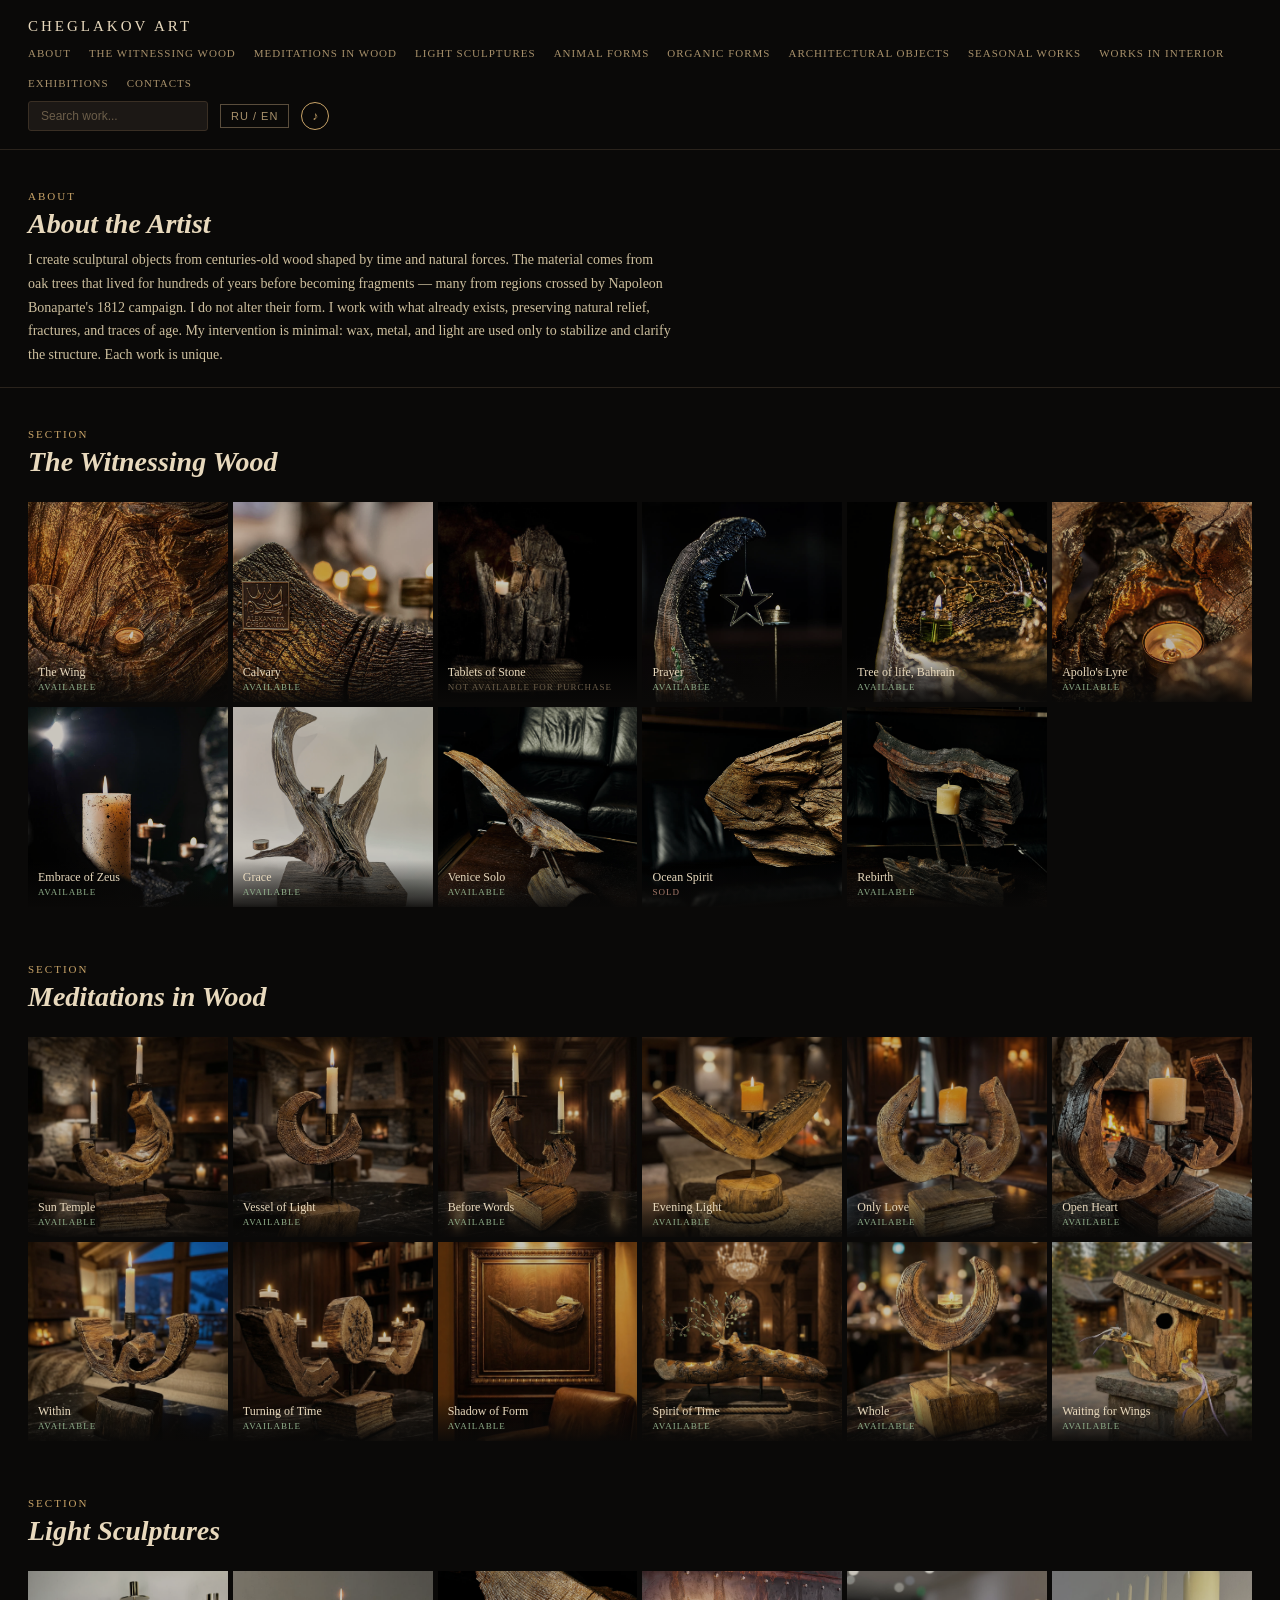
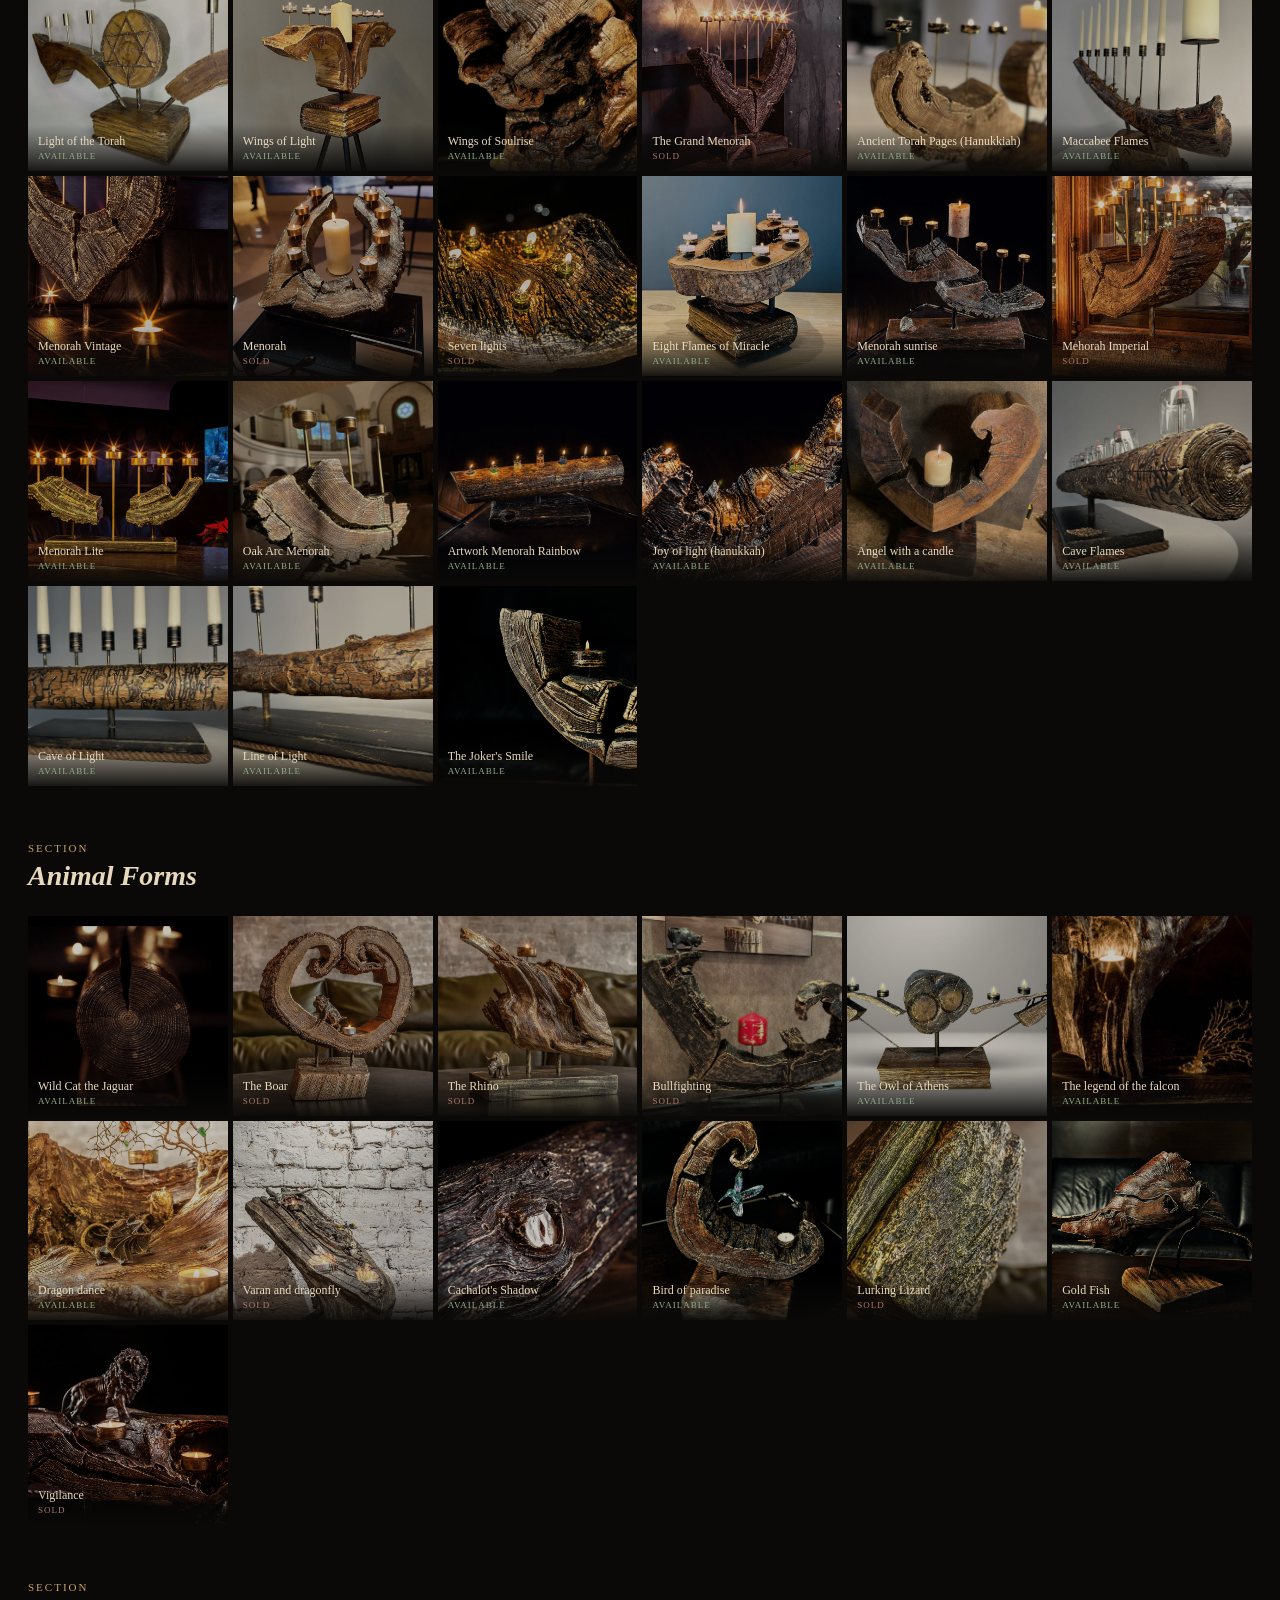
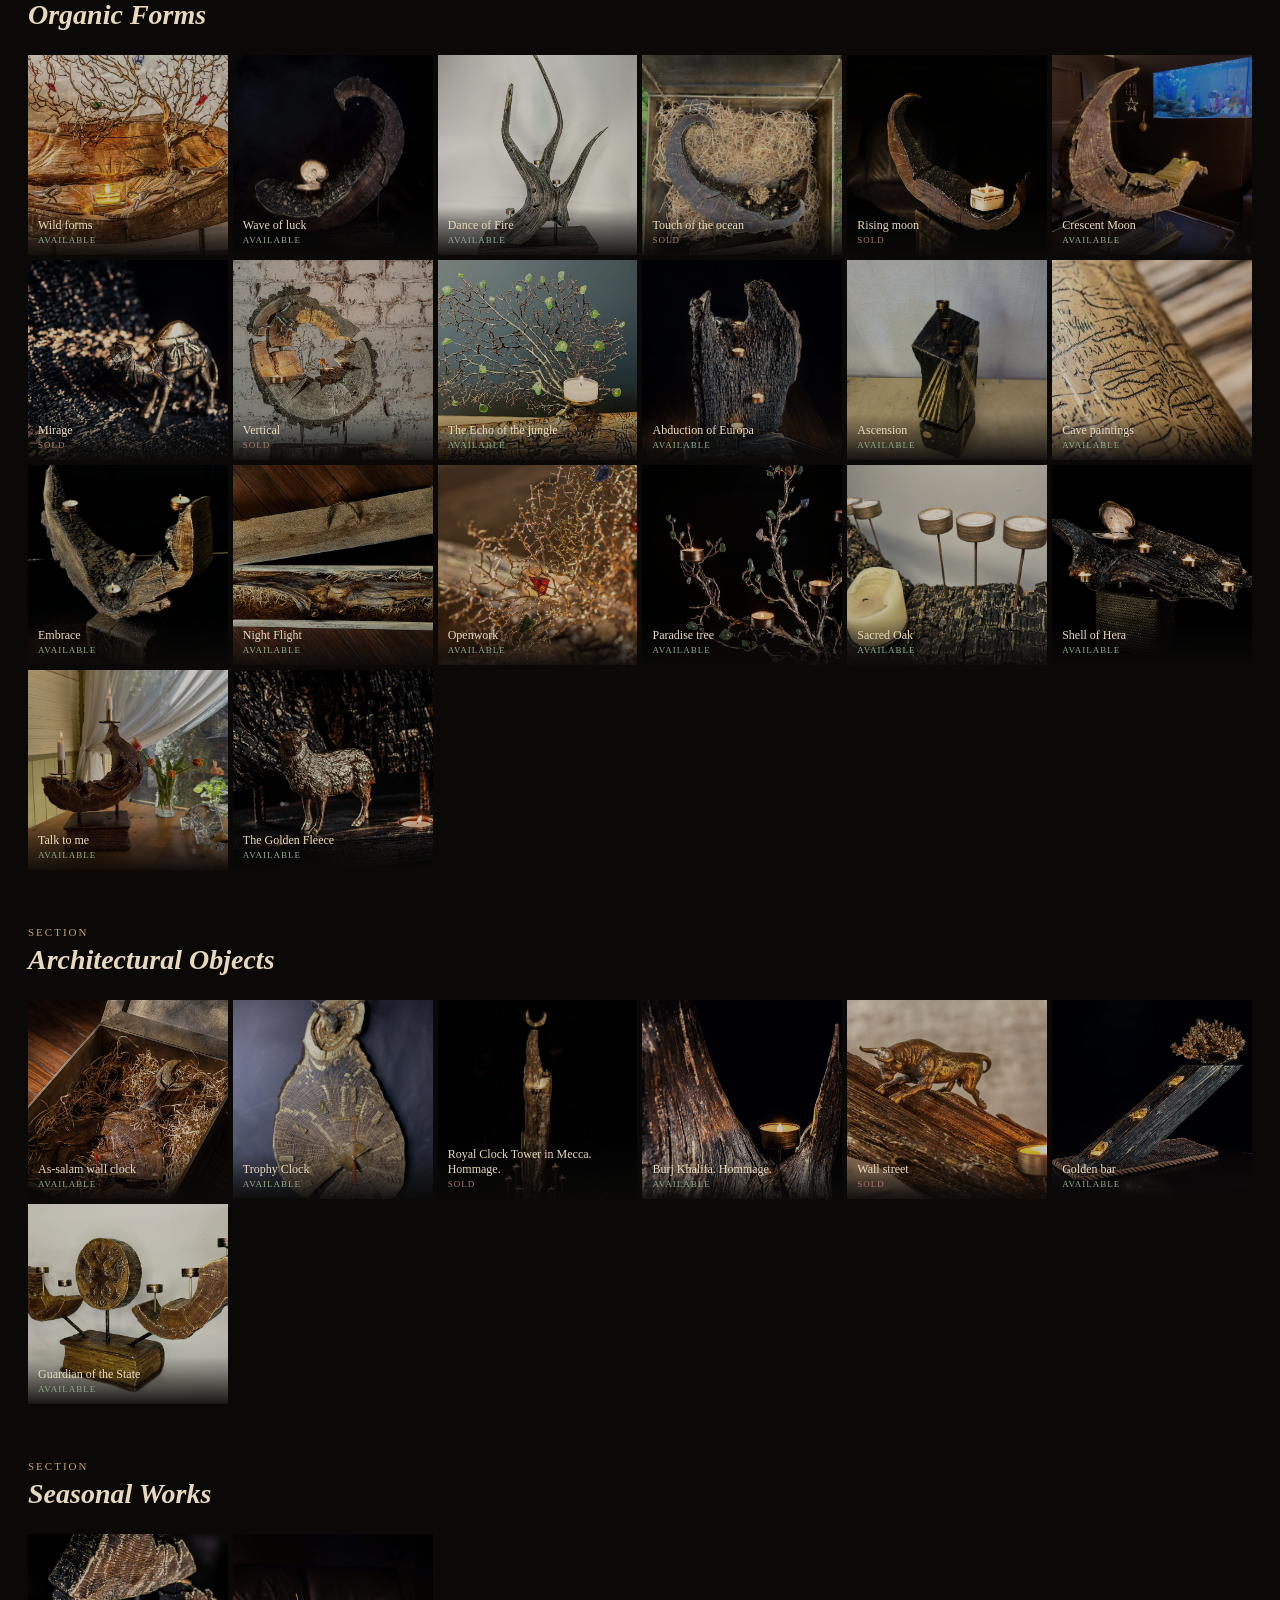
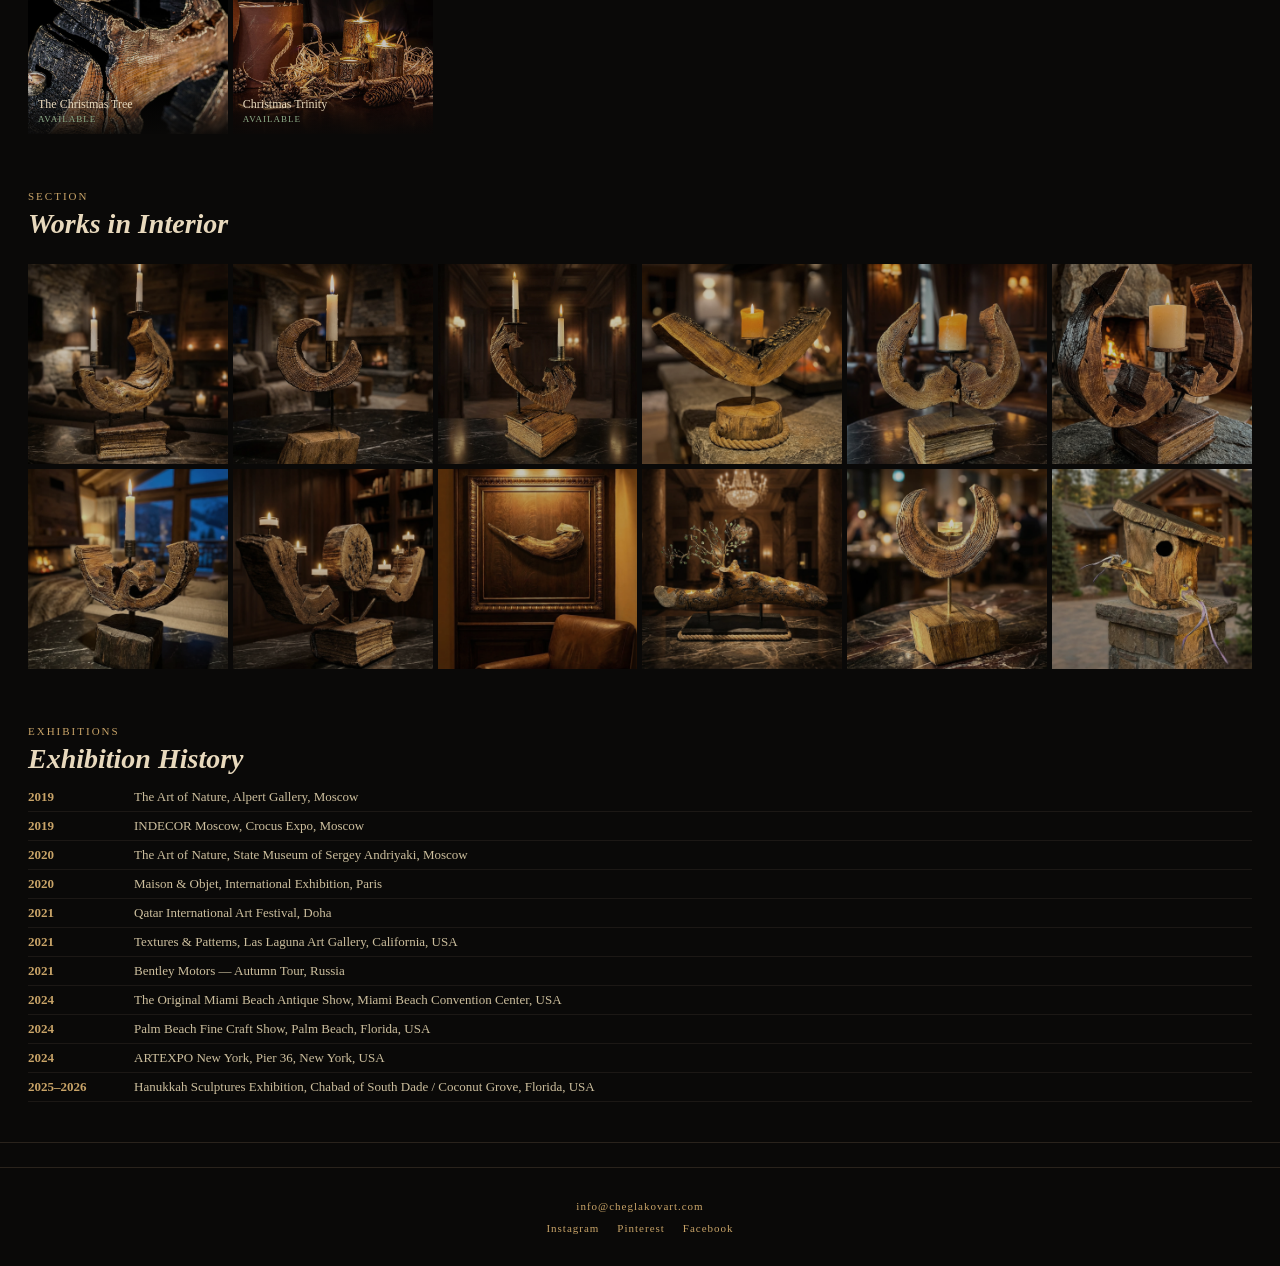
==== prototype-museum-noir.html @ 2d92d04b "Museum Noir prototype: full 86-work catalog with photo carousels Scraped all real photos per work fr" ====
<!DOCTYPE html>
<html lang="en">
<head>
<meta charset="UTF-8">
<meta name="viewport" content="width=device-width, initial-scale=1.0">
<title>Cheglakov Art — Museum Noir Prototype</title>
<style>
  * { margin:0; padding:0; box-sizing:border-box; }
  body { background:#0a0908; color:#e8d9bd; font-family:Georgia,'Times New Roman',serif; }
  header { display:flex; align-items:center; justify-content:space-between; padding:18px 28px; border-bottom:1px solid #2a231c; position:sticky; top:0; background:#0a0908; z-index:10; flex-wrap:wrap; gap:12px; }
  .logo { font-size:15px; letter-spacing:3px; }
  nav { display:flex; gap:18px; font-size:11px; letter-spacing:1px; color:#a8916b; flex-wrap:wrap; }
  nav a { color:#a8916b; text-decoration:none; text-transform:uppercase; }
  nav a:hover { color:#c9a468; }
  .controls { display:flex; gap:12px; align-items:center; }
  #search { background:#1c1815; border:1px solid #3a2f24; color:#e8d9bd; font-size:12px; padding:7px 12px; border-radius:3px; width:180px; }
  #search::placeholder { color:#6b5d49; }
  .icon-btn { border:1px solid #c9a468; color:#c9a468; border-radius:50%; width:28px; height:28px; display:flex; align-items:center; justify-content:center; font-size:12px; cursor:pointer; background:none; }
  .icon-btn.muted { opacity:0.4; }
  #lang-toggle { border:1px solid #5a4d3c; color:#a8916b; background:none; font-size:11px; padding:5px 10px; cursor:pointer; letter-spacing:1px; }
  .section-header { padding:40px 28px 8px; }
  .section-label { font-size:11px; letter-spacing:2px; color:#c9a468; text-transform:uppercase; }
  .section-title { font-size:28px; font-style:italic; margin-top:6px; }
  .tile-grid { display:grid; grid-template-columns:repeat(6,1fr); gap:5px; padding:16px 28px; }
  .tile { position:relative; overflow:hidden; aspect-ratio:1; background:#1c1815; cursor:pointer; }
  .tile img { width:100%; height:100%; object-fit:cover; display:block; filter:brightness(0.75) sepia(0.15); transition:filter 0.3s, transform 0.4s; }
  .tile:hover img { filter:brightness(0.95) sepia(0.1); transform:scale(1.18); }
  .tile-overlay { position:absolute; bottom:0; left:0; right:0; padding:10px; background:linear-gradient(transparent, rgba(10,9,8,0.92)); }
  .tile-title { font-size:12px; color:#e8d9bd; }
  .tile-status { font-size:9px; letter-spacing:1px; text-transform:uppercase; margin-top:2px; }
  .tile-status.available { color:#8fae8a; }
  .tile-status.sold { color:#a87a6b; }
  .tile-status.na { color:#6b5d49; }
  .tile.hidden { display:none; }
  .viz-tile { position:relative; overflow:hidden; aspect-ratio:1; background:#1c1815; }
  .viz-tile img { width:100%; height:100%; object-fit:cover; display:block; filter:brightness(0.75) sepia(0.15); }
  footer { text-align:center; padding:32px; font-size:10px; letter-spacing:2px; color:#5a4d3c; border-top:1px solid #2a231c; margin-top:24px; }
  .text-section { padding-bottom:20px; border-bottom:1px solid #2a231c; }
  .prose { padding:0 28px; max-width:700px; line-height:1.7; color:#cdbf9e; font-size:14px; }
  .exh-list { padding:0 28px 20px; }
  .exh-row { display:flex; gap:16px; padding:6px 0; font-size:13px; color:#cdbf9e; border-bottom:1px solid #1c1815; }
  .exh-row strong { color:#c9a468; min-width:90px; }
  .modal-bg { display:none; position:fixed; inset:0; background:rgba(0,0,0,0.85); z-index:50; align-items:center; justify-content:center; }
  .modal-bg.open { display:flex; }
  .modal-card { background:#0a0908; border:1px solid #3a2f24; max-width:520px; max-height:90vh; overflow-y:auto; padding:28px; position:relative; }
  .modal-close { position:absolute; top:10px; right:14px; cursor:pointer; color:#a8916b; font-size:18px; z-index:2; }
  .modal-carousel { position:relative; background:#000; margin:-28px -28px 18px; }
  #modal-img { width:100%; max-height:360px; object-fit:contain; display:block; background:#000; }
  .carousel-arrow { position:absolute; top:50%; transform:translateY(-50%); background:rgba(10,9,8,0.6); border:1px solid #c9a468; color:#c9a468; width:32px; height:32px; border-radius:50%; cursor:pointer; font-size:16px; display:flex; align-items:center; justify-content:center; }
  .carousel-prev { left:10px; }
  .carousel-next { right:10px; }
  .carousel-counter { position:absolute; bottom:10px; right:14px; font-size:11px; color:#e8d9bd; background:rgba(10,9,8,0.65); padding:3px 9px; border-radius:10px; letter-spacing:1px; }
  #modal-title { font-size:22px; font-style:italic; color:#c9a468; margin-bottom:10px; }
  #modal-desc { font-size:13px; line-height:1.6; color:#cdbf9e; margin-bottom:10px; }
  #modal-meta { font-size:11px; color:#8a7a5f; letter-spacing:1px; }
  a { transition:color 0.2s, letter-spacing 0.2s; }
  nav a, .icon-btn, #lang-toggle, .modal-close, footer a { transition:color 0.25s, transform 0.25s, opacity 0.25s; }
  nav a:hover { color:#f0dcae; letter-spacing:2px; }
  .icon-btn:hover { transform:scale(1.15); opacity:1; }
  #lang-toggle:hover { color:#f0dcae; border-color:#f0dcae; }
  .modal-close:hover { color:#f0dcae; transform:scale(1.2); }
  footer { display:flex; flex-direction:column; gap:10px; align-items:center; }
  footer a { color:#c9a468; text-decoration:none; font-size:11px; letter-spacing:1px; }
  footer a:hover { color:#f0dcae; text-decoration:underline; }
  .footer-links { display:flex; gap:18px; }
  @media (max-width: 768px) {
    .tile-grid { grid-template-columns:repeat(3,1fr); gap:3px; padding:10px; }
    nav { order:3; width:100%; justify-content:center; }
    #search { width:130px; }
  }
</style>
</head>
<body>

<header>
  <div class="logo">CHEGLAKOV ART</div>
  <nav><a href="#about" data-en="About" data-ru="О художнике">About</a><a href="#the-witnessing-wood" data-en="The Witnessing Wood" data-ru="Свидетельствующее дерево">The Witnessing Wood</a><a href="#meditations-in-wood" data-en="Meditations in Wood" data-ru="Размышления в дереве">Meditations in Wood</a><a href="#light-sculptures" data-en="Light Sculptures" data-ru="Световые скульптуры">Light Sculptures</a><a href="#animal-forms" data-en="Animal Forms" data-ru="Образы животных">Animal Forms</a><a href="#organic-forms" data-en="Organic Forms" data-ru="Органические формы">Organic Forms</a><a href="#architectural-objects" data-en="Architectural Objects" data-ru="Архитектурные объекты">Architectural Objects</a><a href="#seasonal-works" data-en="Seasonal Works" data-ru="Сезонные работы">Seasonal Works</a><a href="#works-in-interior" data-en="Works in Interior" data-ru="Работы в интерьере">Works in Interior</a><a href="#exhibitions" data-en="Exhibitions" data-ru="Выставки">Exhibitions</a><a href="#contacts" data-en="Contacts" data-ru="Контакты">Contacts</a></nav>
  <div class="controls">
    <input id="search" type="text" placeholder="Search work..." oninput="filterTiles(this.value)">
    <button id="lang-toggle" onclick="toggleLang()">RU / EN</button>
    <button class="icon-btn" id="sound-btn" onclick="toggleSound()">&#9834;</button>
  </div>
</header>


<section class="text-section" id="about">
  <div class="section-header"><div class="section-label">About</div><h2 class="section-title" data-en="About the Artist" data-ru="О художнике">About the Artist</h2></div>
  <p class="prose" data-en="I create sculptural objects from centuries-old wood shaped by time and natural forces. The material comes from oak trees that lived for hundreds of years before becoming fragments — many from regions crossed by Napoleon Bonaparte's 1812 campaign. I do not alter their form. I work with what already exists, preserving natural relief, fractures, and traces of age. My intervention is minimal: wax, metal, and light are used only to stabilize and clarify the structure. Each work is unique." data-ru="Я создаю скульптурные объекты из многовековой древесины, сформированной временем и природными силами. Материал — дубы, простоявшие сотни лет, многие из регионов, через которые проходила кампания Наполеона 1812 года. Я не изменяю их форму. Я работаю с тем, что уже существует, сохраняя естественный рельеф, трещины и следы возраста. Моё вмешательство минимально: воск, металл и свет используются только для стабилизации и прояснения структуры. Каждая работа уникальна.">I create sculptural objects from centuries-old wood shaped by time and natural forces. The material comes from oak trees that lived for hundreds of years before becoming fragments — many from regions crossed by Napoleon Bonaparte's 1812 campaign. I do not alter their form. I work with what already exists, preserving natural relief, fractures, and traces of age. My intervention is minimal: wax, metal, and light are used only to stabilize and clarify the structure. Each work is unique.</p>
</section>


    <section class="gallery-section" id="the-witnessing-wood" data-nav-en="The Witnessing Wood" data-nav-ru="Свидетельствующее дерево">
      <div class="section-header">
        <div class="section-label">Section</div>
        <h2 class="section-title" data-en="The Witnessing Wood" data-ru="Свидетельствующее дерево">The Witnessing Wood</h2>
      </div>
      <div class="tile-grid">
        <div class="tile" data-title="the wing" onclick="openCard(this)"
             data-en="Carved from the branch of a 300-year-old oak, this sculpture combines spiritual symbolism with documented historical context. The tree grew along Napoleon Bonaparte’s 1812 campaign route. With candles lit, the form transforms into a luminous, celestial presence." data-ru="Carved from the branch of a 300-year-old oak, this sculpture combines spiritual symbolism with documented historical context. The tree grew along Napoleon Bonaparte’s 1812 campaign route. With candles lit, the form transforms into a luminous, celestial presence." data-status-en="Available" data-status-ru="В наличии"
             data-dims="39.8 × 16.9 × 31.9 in" data-images="[&quot;images/the-wing.jpg&quot;, &quot;images/the-wing-2.jpg&quot;, &quot;images/the-wing-3.jpg&quot;, &quot;images/the-wing-4.jpg&quot;]">
          <img src="images/the-wing.jpg" alt="The Wing" loading="lazy">
          <div class="tile-overlay">
            <div class="tile-title">The Wing</div>
            <div class="tile-status available" data-en="Available" data-ru="В наличии">Available</div>
          </div>
        </div>
        <div class="tile" data-title="calvary" onclick="openCard(this)"
             data-en="Carved from a 300-year-old Russian oak, Calvary depicts the moment of Christ carrying the cross. The wood originates from a region crossed by Napoleon’s troops in 1812, embedding historical depth into the material itself. A large-scale, museum-grade work where spiritual symbolism and the weight of time converge." data-ru="Carved from a 300-year-old Russian oak, Calvary depicts the moment of Christ carrying the cross. The wood originates from a region crossed by Napoleon’s troops in 1812, embedding historical depth into the material itself. A large-scale, museum-grade work where spiritual symbolism and the weight of time converge." data-status-en="Available" data-status-ru="В наличии"
             data-dims="19.7 × 66.9 × 27.6 in" data-images="[&quot;images/calvary.jpg&quot;, &quot;images/calvary-2.jpg&quot;, &quot;images/calvary-3.jpg&quot;, &quot;images/calvary-4.jpg&quot;, &quot;images/calvary-5.jpg&quot;]">
          <img src="images/calvary.jpg" alt="Calvary" loading="lazy">
          <div class="tile-overlay">
            <div class="tile-title">Calvary</div>
            <div class="tile-status available" data-en="Available" data-ru="В наличии">Available</div>
          </div>
        </div>
        <div class="tile" data-title="tablets of stone" onclick="openCard(this)"
             data-en="Created from the dry trunk of a century-old spruce, this composition evokes Mount Sinai and the moment of receiving the Tablets of Stone. The natural split of the wood defines the form. A solemn, monumental work presented at the Central Synagogue of Moscow." data-ru="Created from the dry trunk of a century-old spruce, this composition evokes Mount Sinai and the moment of receiving the Tablets of Stone. The natural split of the wood defines the form. A solemn, monumental work presented at the Central Synagogue of Moscow." data-status-en="Not available for purchase" data-status-ru="Не продаётся"
             data-dims="33.1 × 15.7 × 43.3 in" data-images="[&quot;images/tablets-of-stone.jpg&quot;, &quot;images/tablets-of-stone-2.jpg&quot;]">
          <img src="images/tablets-of-stone.jpg" alt="Tablets of Stone" loading="lazy">
          <div class="tile-overlay">
            <div class="tile-title">Tablets of Stone</div>
            <div class="tile-status na" data-en="Not available for purchase" data-ru="Не продаётся">Not available for purchase</div>
          </div>
        </div>
        <div class="tile" data-title="prayer" onclick="openCard(this)"
             data-en="A compact sculptural object centered on stillness and inward focus. The composition relies on simplicity and natural texture rather than symbolism." data-ru="A compact sculptural object centered on stillness and inward focus. The composition relies on simplicity and natural texture rather than symbolism." data-status-en="Available" data-status-ru="В наличии"
             data-dims="25 × 10 × 27 in" data-images="[&quot;images/prayer.jpg&quot;, &quot;images/prayer-2.jpg&quot;, &quot;images/prayer-3.jpg&quot;]">
          <img src="images/prayer.jpg" alt="Prayer" loading="lazy">
          <div class="tile-overlay">
            <div class="tile-title">Prayer</div>
            <div class="tile-status available" data-en="Available" data-ru="В наличии">Available</div>
          </div>
        </div>
        <div class="tile" data-title="tree of life, bahrain" onclick="openCard(this)"
             data-en="Inspired by the legendary Tree of Life in Bahrain, this sculpture speaks to endurance and quiet strength. The oak trunk, hollowed by time and struck by lightning, retains its raw natural relief. Gold leaf, coral elements, and soft candlelight create a calm, steady glow that emphasizes resilience rather than spectacle." data-ru="Inspired by the legendary Tree of Life in Bahrain, this sculpture speaks to endurance and quiet strength. The oak trunk, hollowed by time and struck by lightning, retains its raw natural relief. Gold leaf, coral elements, and soft candlelight create a calm, steady glow that emphasizes resilience rather than spectacle." data-status-en="Available" data-status-ru="В наличии"
             data-dims="30 × 13 × 28 in" data-images="[&quot;images/tree-of-life-bahrain.jpg&quot;, &quot;images/tree-of-life-bahrain-2.jpg&quot;, &quot;images/tree-of-life-bahrain-3.jpg&quot;]">
          <img src="images/tree-of-life-bahrain.jpg" alt="Tree of life, Bahrain" loading="lazy">
          <div class="tile-overlay">
            <div class="tile-title">Tree of life, Bahrain</div>
            <div class="tile-status available" data-en="Available" data-ru="В наличии">Available</div>
          </div>
        </div>
        <div class="tile" data-title="apollo's lyre" onclick="openCard(this)"
             data-en="A naturally sculpted oak fragment forms the silhouette of a lyre. Seven vertical brass elements rise like strings, each crowned with candlelight. The contrast between raw wood and precise metal creates a dialogue between nature and classical order." data-ru="A naturally sculpted oak fragment forms the silhouette of a lyre. Seven vertical brass elements rise like strings, each crowned with candlelight. The contrast between raw wood and precise metal creates a dialogue between nature and classical order." data-status-en="Available" data-status-ru="В наличии"
             data-dims="33 × 8 × 28 in" data-images="[&quot;images/apollo-s-lyre.jpg&quot;, &quot;images/apollo-s-lyre-2.jpg&quot;, &quot;images/apollo-s-lyre-3.jpg&quot;]">
          <img src="images/apollo-s-lyre.jpg" alt="Apollo's Lyre" loading="lazy">
          <div class="tile-overlay">
            <div class="tile-title">Apollo's Lyre</div>
            <div class="tile-status available" data-en="Available" data-ru="В наличии">Available</div>
          </div>
        </div>
        <div class="tile" data-title="embrace of zeus" onclick="openCard(this)"
             data-en="Formed from the base of a 300-year-old oak struck by lightning. The burned relief and curved fragments create an open, mythic silhouette associated with Zeus. Candlelight reveals internal tension and latent energy within the wood." data-ru="Formed from the base of a 300-year-old oak struck by lightning. The burned relief and curved fragments create an open, mythic silhouette associated with Zeus. Candlelight reveals internal tension and latent energy within the wood." data-status-en="Available" data-status-ru="В наличии"
             data-dims="37 × 13 × 39 in" data-images="[&quot;images/embrace-of-zeus.jpg&quot;, &quot;images/embrace-of-zeus-2.jpg&quot;, &quot;images/embrace-of-zeus-3.jpg&quot;, &quot;images/embrace-of-zeus-4.jpg&quot;, &quot;images/embrace-of-zeus-5.jpg&quot;, &quot;images/embrace-of-zeus-6.jpg&quot;, &quot;images/embrace-of-zeus-7.jpg&quot;]">
          <img src="images/embrace-of-zeus.jpg" alt="Embrace of Zeus" loading="lazy">
          <div class="tile-overlay">
            <div class="tile-title">Embrace of Zeus</div>
            <div class="tile-status available" data-en="Available" data-ru="В наличии">Available</div>
          </div>
        </div>
        <div class="tile" data-title="grace" onclick="openCard(this)"
             data-en="Grace is an exploration of form, movement, and quiet emotion. The sculpture invites the viewer to consider what grace truly is. Does it echo something alive, or does it emerge from abstract lines and silhouettes? As the piece rotates, every angle reveals a new character, shifting from fluid to dramatic, always remaining harmonious. Crafted from the root of a fallen centuries-old oak, the sculpture carries the natural energy of time and the refined touch of hand-carving. The larch base anchors the composition with calm strength. Wax treatment, darkening techniques, gilded highlights, and small candle elements complete the piece, adding warmth and depth." data-ru="Grace is an exploration of form, movement, and quiet emotion. The sculpture invites the viewer to consider what grace truly is. Does it echo something alive, or does it emerge from abstract lines and silhouettes? As the piece rotates, every angle reveals a new character, shifting from fluid to dramatic, always remaining harmonious. Crafted from the root of a fallen centuries-old oak, the sculpture carries the natural energy of time and the refined touch of hand-carving. The larch base anchors the composition with calm strength. Wax treatment, darkening techniques, gilded highlights, and small candle elements complete the piece, adding warmth and depth." data-status-en="Available" data-status-ru="В наличии"
             data-dims="15 × 20 × 10 in" data-images="[&quot;images/grace.jpg&quot;]">
          <img src="images/grace.jpg" alt="Grace" loading="lazy">
          <div class="tile-overlay">
            <div class="tile-title">Grace</div>
            <div class="tile-status available" data-en="Available" data-ru="В наличии">Available</div>
          </div>
        </div>
        <div class="tile" data-title="venice solo" onclick="openCard(this)"
             data-en="A sculptural composition built around rhythm, balance, and architectural silence. The aged oak surface retains traces of time, while the vertical structure recalls the cadence of Venetian facades." data-ru="A sculptural composition built around rhythm, balance, and architectural silence. The aged oak surface retains traces of time, while the vertical structure recalls the cadence of Venetian facades." data-status-en="Available" data-status-ru="В наличии"
             data-dims="28 × 7 × 15 in" data-images="[&quot;images/venice-solo.jpg&quot;, &quot;images/venice-solo-2.jpg&quot;, &quot;images/venice-solo-3.jpg&quot;]">
          <img src="images/venice-solo.jpg" alt="Venice Solo" loading="lazy">
          <div class="tile-overlay">
            <div class="tile-title">Venice Solo</div>
            <div class="tile-status available" data-en="Available" data-ru="В наличии">Available</div>
          </div>
        </div>
        <div class="tile" data-title="ocean spirit" onclick="openCard(this)"
             data-en="Formed from naturally shaped oak, this work evokes the mass and calm movement of water. The sculpture reads as a quiet presence rather than a literal image." data-ru="Formed from naturally shaped oak, this work evokes the mass and calm movement of water. The sculpture reads as a quiet presence rather than a literal image." data-status-en="Sold" data-status-ru="Продано"
             data-dims="32 x 7 x 12 in" data-images="[&quot;images/ocean-spirit.jpg&quot;, &quot;images/ocean-spirit-2.jpg&quot;, &quot;images/ocean-spirit-3.jpg&quot;, &quot;images/ocean-spirit-4.jpg&quot;, &quot;images/ocean-spirit-5.jpg&quot;]">
          <img src="images/ocean-spirit.jpg" alt="Ocean Spirit" loading="lazy">
          <div class="tile-overlay">
            <div class="tile-title">Ocean Spirit</div>
            <div class="tile-status sold" data-en="Sold" data-ru="Продано">Sold</div>
          </div>
        </div>
        <div class="tile" data-title="rebirth" onclick="openCard(this)"
             data-en="This piece is crafted from a preserved outer section of a three-hundred-year-old oak tree. All the inner wood had long since turned to dust, leaving only the resilient outer shell shaped by time and nature. Its flowing contours hint at the form of a fantastical creature emerging from the past, brought to life by the warm glow of candlelight. The structure of the head, the relief, the natural lines and openings are untouched nature’s work. The surface is treated with wax and subtle gilding, revealing the depth of the ancient oak and emphasizing its sculptural plasticity." data-ru="This piece is crafted from a preserved outer section of a three-hundred-year-old oak tree. All the inner wood had long since turned to dust, leaving only the resilient outer shell shaped by time and nature. Its flowing contours hint at the form of a fantastical creature emerging from the past, brought to life by the warm glow of candlelight. The structure of the head, the relief, the natural lines and openings are untouched nature’s work. The surface is treated with wax and subtle gilding, revealing the depth of the ancient oak and emphasizing its sculptural plasticity." data-status-en="Available" data-status-ru="В наличии"
             data-dims="27 × 10 × 22 in" data-images="[&quot;images/rebirth.jpg&quot;, &quot;images/rebirth-2.jpg&quot;, &quot;images/rebirth-3.jpg&quot;, &quot;images/rebirth-4.jpg&quot;]">
          <img src="images/rebirth.jpg" alt="Rebirth" loading="lazy">
          <div class="tile-overlay">
            <div class="tile-title">Rebirth</div>
            <div class="tile-status available" data-en="Available" data-ru="В наличии">Available</div>
          </div>
        </div></div>
    </section>
    <section class="gallery-section" id="meditations-in-wood" data-nav-en="Meditations in Wood" data-nav-ru="Размышления в дереве">
      <div class="section-header">
        <div class="section-label">Section</div>
        <h2 class="section-title" data-en="Meditations in Wood" data-ru="Размышления в дереве">Meditations in Wood</h2>
      </div>
      <div class="tile-grid">
        <div class="tile" data-title="sun temple" onclick="openCard(this)"
             data-en="Wood Art Object for Luxury Interior Sculptural wood art from 300-year-old oak. Form holds light like a sacred space. Handcrafted art object for luxury homes and private collections." data-ru="Wood Art Object for Luxury Interior Sculptural wood art from 300-year-old oak. Form holds light like a sacred space. Handcrafted art object for luxury homes and private collections." data-status-en="Available" data-status-ru="В наличии"
             data-dims="14 × 10 × 20 in" data-images="[&quot;images/sun-temple.jpg&quot;, &quot;images/sun-temple-2.jpg&quot;]">
          <img src="images/sun-temple.jpg" alt="Sun Temple" loading="lazy">
          <div class="tile-overlay">
            <div class="tile-title">Sun Temple</div>
            <div class="tile-status available" data-en="Available" data-ru="В наличии">Available</div>
          </div>
        </div>
        <div class="tile" data-title="vessel of light" onclick="openCard(this)"
             data-en="Vessel of Light — Wood Art Sculpture for Interior Wood art object from ancient oak. Form as a vessel where light is present, not just illuminating. Handcrafted for luxury interiors and private collections." data-ru="Vessel of Light — Wood Art Sculpture for Interior Wood art object from ancient oak. Form as a vessel where light is present, not just illuminating. Handcrafted for luxury interiors and private collections." data-status-en="Available" data-status-ru="В наличии"
             data-dims="8 × 33 × 55 in" data-images="[&quot;images/vessel-of-light.jpg&quot;, &quot;images/vessel-of-light-2.jpg&quot;]">
          <img src="images/vessel-of-light.jpg" alt="Vessel of Light" loading="lazy">
          <div class="tile-overlay">
            <div class="tile-title">Vessel of Light</div>
            <div class="tile-status available" data-en="Available" data-ru="В наличии">Available</div>
          </div>
        </div>
        <div class="tile" data-title="before words" onclick="openCard(this)"
             data-en="Before Words — Wood Art Sculpture for Luxury Interior Two forms leaning toward each other. Handcrafted wood sculpture from 300-year-old oak. A unique art object where meaning emerges in the pause before words." data-ru="Before Words — Wood Art Sculpture for Luxury Interior Two forms leaning toward each other. Handcrafted wood sculpture from 300-year-old oak. A unique art object where meaning emerges in the pause before words." data-status-en="Available" data-status-ru="В наличии"
             data-dims="12 × 12 × 18 in" data-images="[&quot;images/before-words.jpg&quot;, &quot;images/before-words-2.jpg&quot;]">
          <img src="images/before-words.jpg" alt="Before Words" loading="lazy">
          <div class="tile-overlay">
            <div class="tile-title">Before Words</div>
            <div class="tile-status available" data-en="Available" data-ru="В наличии">Available</div>
          </div>
        </div>
        <div class="tile" data-title="evening light" onclick="openCard(this)"
             data-en="Evening Light — Wood Art Object for Luxury Home Wood sculpture from 300-year-old oak. Soft light, quiet completion. A handcrafted art object that holds the feeling of evening in any luxury interior." data-ru="Evening Light — Wood Art Object for Luxury Home Wood sculpture from 300-year-old oak. Soft light, quiet completion. A handcrafted art object that holds the feeling of evening in any luxury interior." data-status-en="Available" data-status-ru="В наличии"
             data-dims="22 × 10 × 16 in" data-images="[&quot;images/evening-light.jpg&quot;, &quot;images/evening-light-2.jpg&quot;]">
          <img src="images/evening-light.jpg" alt="Evening Light" loading="lazy">
          <div class="tile-overlay">
            <div class="tile-title">Evening Light</div>
            <div class="tile-status available" data-en="Available" data-ru="В наличии">Available</div>
          </div>
        </div>
        <div class="tile" data-title="only love" onclick="openCard(this)"
             data-en="Only Love — Wood Art Sculpture for Luxury Interior Handcrafted wood sculpture from 300-year-old oak. Form stripped to its essence — only feeling remains. A unique art object for luxury interiors and private collections." data-ru="Only Love — Wood Art Sculpture for Luxury Interior Handcrafted wood sculpture from 300-year-old oak. Form stripped to its essence — only feeling remains. A unique art object for luxury interiors and private collections." data-status-en="Available" data-status-ru="В наличии"
             data-dims="14 × 6 × 15 in" data-images="[&quot;images/only-love.jpg&quot;]">
          <img src="images/only-love.jpg" alt="Only Love" loading="lazy">
          <div class="tile-overlay">
            <div class="tile-title">Only Love</div>
            <div class="tile-status available" data-en="Available" data-ru="В наличии">Available</div>
          </div>
        </div>
        <div class="tile" data-title="open heart" onclick="openCard(this)"
             data-en="Open Heart — Wood Art Object for Luxury Interior Handcrafted wood sculpture from 300-year-old oak. Natural form, fire and wax finish. A unique art object for luxury interiors and private collections." data-ru="Open Heart — Wood Art Object for Luxury Interior Handcrafted wood sculpture from 300-year-old oak. Natural form, fire and wax finish. A unique art object for luxury interiors and private collections." data-status-en="Available" data-status-ru="В наличии"
             data-dims="20 × 8 × 20 in" data-images="[&quot;images/open-heart.jpg&quot;, &quot;images/open-heart-2.jpg&quot;]">
          <img src="images/open-heart.jpg" alt="Open Heart" loading="lazy">
          <div class="tile-overlay">
            <div class="tile-title">Open Heart</div>
            <div class="tile-status available" data-en="Available" data-ru="В наличии">Available</div>
          </div>
        </div>
        <div class="tile" data-title="within" onclick="openCard(this)"
             data-en="Within — Wood Art Sculpture for Luxury Home Wood sculpture from ancient oak. Space concentrated inside the form. A quiet, handcrafted art object for luxury interiors and private collections." data-ru="Within — Wood Art Sculpture for Luxury Home Wood sculpture from ancient oak. Space concentrated inside the form. A quiet, handcrafted art object for luxury interiors and private collections." data-status-en="Available" data-status-ru="В наличии"
             data-dims="11 × 6 × 12 in" data-images="[&quot;images/within.jpg&quot;, &quot;images/within-2.jpg&quot;]">
          <img src="images/within.jpg" alt="Within" loading="lazy">
          <div class="tile-overlay">
            <div class="tile-title">Within</div>
            <div class="tile-status available" data-en="Available" data-ru="В наличии">Available</div>
          </div>
        </div>
        <div class="tile" data-title="turning of time" onclick="openCard(this)"
             data-en="Turning of Time — Wood Art Object for Luxury Office Handcrafted wood sculpture from 300-year-old oak. Form shifts with movement — time felt as a turn, not a flow. A unique art object for luxury offices and private collections." data-ru="Turning of Time — Wood Art Object for Luxury Office Handcrafted wood sculpture from 300-year-old oak. Form shifts with movement — time felt as a turn, not a flow. A unique art object for luxury offices and private collections." data-status-en="Available" data-status-ru="В наличии"
             data-dims="30 × 7 × 16 in" data-images="[&quot;images/turning-of-time.jpg&quot;, &quot;images/turning-of-time-2.jpg&quot;]">
          <img src="images/turning-of-time.jpg" alt="Turning of Time" loading="lazy">
          <div class="tile-overlay">
            <div class="tile-title">Turning of Time</div>
            <div class="tile-status available" data-en="Available" data-ru="В наличии">Available</div>
          </div>
        </div>
        <div class="tile" data-title="shadow of form" onclick="openCard(this)"
             data-en="Shadow of Form — Wood Art Object for Luxury Interior Wall-mounted wood sculpture from 300-year-old oak root. Form emerges from the depth of the material — discovered, not designed. A unique art object for luxury homes and private clubs." data-ru="Shadow of Form — Wood Art Object for Luxury Interior Wall-mounted wood sculpture from 300-year-old oak root. Form emerges from the depth of the material — discovered, not designed. A unique art object for luxury homes and private clubs." data-status-en="Available" data-status-ru="В наличии"
             data-dims="26 × 12 × 8 in" data-images="[&quot;images/shadow-of-form.jpg&quot;, &quot;images/shadow-of-form-2.jpg&quot;]">
          <img src="images/shadow-of-form.jpg" alt="Shadow of Form" loading="lazy">
          <div class="tile-overlay">
            <div class="tile-title">Shadow of Form</div>
            <div class="tile-status available" data-en="Available" data-ru="В наличии">Available</div>
          </div>
        </div>
        <div class="tile" data-title="spirit of time" onclick="openCard(this)"
             data-en="Spirit of Time — Wood Art Object for Luxury Interior Wood sculpture from ancient spruce with natural bark beetle traces. Time preserved in the structure of the wood. A unique art object for luxury interiors and private collections." data-ru="Spirit of Time — Wood Art Object for Luxury Interior Wood sculpture from ancient spruce with natural bark beetle traces. Time preserved in the structure of the wood. A unique art object for luxury interiors and private collections." data-status-en="Available" data-status-ru="В наличии"
             data-dims="35 × 10 × 24 in" data-images="[&quot;images/spirit-of-time.jpg&quot;, &quot;images/spirit-of-time-2.jpg&quot;]">
          <img src="images/spirit-of-time.jpg" alt="Spirit of Time" loading="lazy">
          <div class="tile-overlay">
            <div class="tile-title">Spirit of Time</div>
            <div class="tile-status available" data-en="Available" data-ru="В наличии">Available</div>
          </div>
        </div>
        <div class="tile" data-title="whole" onclick="openCard(this)"
             data-en="Whole — Wood Art Object for Luxury Interior Wood sculpture from ancient oak. Complete form, balance achieved naturally. A handcrafted art object for luxury restaurants and private interiors." data-ru="Whole — Wood Art Object for Luxury Interior Wood sculpture from ancient oak. Complete form, balance achieved naturally. A handcrafted art object for luxury restaurants and private interiors." data-status-en="Available" data-status-ru="В наличии"
             data-dims="6 × 4 × 12 in" data-images="[&quot;images/whole.jpg&quot;]">
          <img src="images/whole.jpg" alt="Whole" loading="lazy">
          <div class="tile-overlay">
            <div class="tile-title">Whole</div>
            <div class="tile-status available" data-en="Available" data-ru="В наличии">Available</div>
          </div>
        </div>
        <div class="tile" data-title="waiting for wings" onclick="openCard(this)"
             data-en="Waiting for Wings — Wood Art Object for Luxury Home Wood sculpture from 300-year-old oak placed at a stone entrance. Space prepared for life. A handcrafted art object that brings natural energy to luxury homes and estates." data-ru="Waiting for Wings — Wood Art Object for Luxury Home Wood sculpture from 300-year-old oak placed at a stone entrance. Space prepared for life. A handcrafted art object that brings natural energy to luxury homes and estates." data-status-en="Available" data-status-ru="В наличии"
             data-dims="16 × 16 × 14 in" data-images="[&quot;images/waiting-for-wings.jpg&quot;]">
          <img src="images/waiting-for-wings.jpg" alt="Waiting for Wings" loading="lazy">
          <div class="tile-overlay">
            <div class="tile-title">Waiting for Wings</div>
            <div class="tile-status available" data-en="Available" data-ru="В наличии">Available</div>
          </div>
        </div></div>
    </section>
    <section class="gallery-section" id="light-sculptures" data-nav-en="Light Sculptures" data-nav-ru="Световые скульптуры">
      <div class="section-header">
        <div class="section-label">Section</div>
        <h2 class="section-title" data-en="Light Sculptures" data-ru="Световые скульптуры">Light Sculptures</h2>
      </div>
      <div class="tile-grid">
        <div class="tile" data-title="light of the torah" onclick="openCard(this)"
             data-en="This sculptural Hanukkiah is crafted from a 300-year-old dry oak from Russia. The wings are shaped from the preserved outer part of the trunk, while the central disk with the Star of David is carved from a branch cross-section. The candles are placed in a classic Hanukkiah arrangement, with the central candle set on a stand inspired by a traditional Jewish hat. The base resembles a symbolic Torah made from solid oak. These ancient oaks grew in regions of Russia where Napoleon’s troops passed in 1812, giving the wood a remarkable historical resonance. Lit candles enhance the sculpture’s atmosphere, highlighting the natural beauty of the oak and the spiritual symbolism of the piece." data-ru="This sculptural Hanukkiah is crafted from a 300-year-old dry oak from Russia. The wings are shaped from the preserved outer part of the trunk, while the central disk with the Star of David is carved from a branch cross-section. The candles are placed in a classic Hanukkiah arrangement, with the central candle set on a stand inspired by a traditional Jewish hat. The base resembles a symbolic Torah made from solid oak. These ancient oaks grew in regions of Russia where Napoleon’s troops passed in 1812, giving the wood a remarkable historical resonance. Lit candles enhance the sculpture’s atmosphere, highlighting the natural beauty of the oak and the spiritual symbolism of the piece." data-status-en="Available" data-status-ru="В наличии"
             data-dims="43 x 10 x 17 in" data-images="[&quot;images/light-of-the-torah.jpg&quot;, &quot;images/light-of-the-torah-2.jpg&quot;, &quot;images/light-of-the-torah-3.jpg&quot;, &quot;images/light-of-the-torah-4.jpg&quot;]">
          <img src="images/light-of-the-torah.jpg" alt="Light of the Torah" loading="lazy">
          <div class="tile-overlay">
            <div class="tile-title">Light of the Torah</div>
            <div class="tile-status available" data-en="Available" data-ru="В наличии">Available</div>
          </div>
        </div>
        <div class="tile" data-title="wings of light" onclick="openCard(this)"
             data-en="Created from a 300-year-old oak, this work unites sacred text and light. Carved wings rise from a base shaped like ancient Torah pages, forming a full Hanukkiah with an elevated shamash. The piece functions equally as sculpture and ritual object, emphasizing illumination, memory, and continuity." data-ru="Created from a 300-year-old oak, this work unites sacred text and light. Carved wings rise from a base shaped like ancient Torah pages, forming a full Hanukkiah with an elevated shamash. The piece functions equally as sculpture and ritual object, emphasizing illumination, memory, and continuity." data-status-en="Available" data-status-ru="В наличии"
             data-dims="—" data-images="[&quot;images/wings-of-light.jpg&quot;, &quot;images/wings-of-light-2.jpg&quot;, &quot;images/wings-of-light-3.jpg&quot;, &quot;images/wings-of-light-4.jpg&quot;, &quot;images/wings-of-light-5.jpg&quot;, &quot;images/wings-of-light-6.jpg&quot;]">
          <img src="images/wings-of-light.jpg" alt="Wings of Light" loading="lazy">
          <div class="tile-overlay">
            <div class="tile-title">Wings of Light</div>
            <div class="tile-status available" data-en="Available" data-ru="В наличии">Available</div>
          </div>
        </div>
        <div class="tile" data-title="wings of soulrise" onclick="openCard(this)"
             data-en="Two mirrored fragments of a 300-year-old oak form a pair of wings, with the shamash rising gently between them. The composition functions as a Hanukkiah, where light ascends through form. Gold and wax finishes highlight the depth of the aged wood, reinforcing the upward motion of the piece." data-ru="Two mirrored fragments of a 300-year-old oak form a pair of wings, with the shamash rising gently between them. The composition functions as a Hanukkiah, where light ascends through form. Gold and wax finishes highlight the depth of the aged wood, reinforcing the upward motion of the piece." data-status-en="Available" data-status-ru="В наличии"
             data-dims="35 × 8 × 23 in" data-images="[&quot;images/wings-of-soulrise.jpg&quot;, &quot;images/wings-of-soulrise-2.jpg&quot;, &quot;images/wings-of-soulrise-3.jpg&quot;, &quot;images/wings-of-soulrise-4.jpg&quot;, &quot;images/wings-of-soulrise-5.jpg&quot;, &quot;images/wings-of-soulrise-6.jpg&quot;, &quot;images/wings-of-soulrise-7.jpg&quot;]">
          <img src="images/wings-of-soulrise.jpg" alt="Wings of Soulrise" loading="lazy">
          <div class="tile-overlay">
            <div class="tile-title">Wings of Soulrise</div>
            <div class="tile-status available" data-en="Available" data-ru="В наличии">Available</div>
          </div>
        </div>
        <div class="tile" data-title="the grand menorah" onclick="openCard(this)"
             data-en="Sculpted from a fallen piece of centuries-old oak, this menorah uses a natural split in the wood to create a wing-like silhouette. Brass candle holders rise vertically, forming a clear ceremonial structure. A restrained ritual object with strong architectural presence." data-ru="Sculpted from a fallen piece of centuries-old oak, this menorah uses a natural split in the wood to create a wing-like silhouette. Brass candle holders rise vertically, forming a clear ceremonial structure. A restrained ritual object with strong architectural presence." data-status-en="Sold" data-status-ru="Продано"
             data-dims="18 × 6 × 20 in" data-images="[&quot;images/the-grand-menorah.jpg&quot;, &quot;images/the-grand-menorah-2.jpg&quot;]">
          <img src="images/the-grand-menorah.jpg" alt="The Grand Menorah" loading="lazy">
          <div class="tile-overlay">
            <div class="tile-title">The Grand Menorah</div>
            <div class="tile-status sold" data-en="Sold" data-ru="Продано">Sold</div>
          </div>
        </div>
        <div class="tile" data-title="ancient torah pages (hanukkiah)" onclick="openCard(this)"
             data-en="Carved from a 300-year-old oak grown on historic land crossed by Napoleon’s troops. The form recalls an ancient prayer book, with candlelight rising above the carved surface. A compact yet symbolically dense ritual sculpture." data-ru="Carved from a 300-year-old oak grown on historic land crossed by Napoleon’s troops. The form recalls an ancient prayer book, with candlelight rising above the carved surface. A compact yet symbolically dense ritual sculpture." data-status-en="Available" data-status-ru="В наличии"
             data-dims="32 × 7 × 16 in" data-images="[&quot;images/ancient-torah-pages-hanukkiah.jpg&quot;, &quot;images/ancient-torah-pages-hanukkiah-2.jpg&quot;, &quot;images/ancient-torah-pages-hanukkiah-3.jpg&quot;, &quot;images/ancient-torah-pages-hanukkiah-4.jpg&quot;, &quot;images/ancient-torah-pages-hanukkiah-5.jpg&quot;]">
          <img src="images/ancient-torah-pages-hanukkiah.jpg" alt="Ancient Torah Pages (Hanukkiah)" loading="lazy">
          <div class="tile-overlay">
            <div class="tile-title">Ancient Torah Pages (Hanukkiah)</div>
            <div class="tile-status available" data-en="Available" data-ru="В наличии">Available</div>
          </div>
        </div>
        <div class="tile" data-title="maccabee flames" onclick="openCard(this)"
             data-en="Crafted from a fallen spruce trunk marked by bark beetle patterns resembling ancient inscriptions. Nine candle holders form a traditional Hanukkiah structure, with the shamash positioned forward. A work bridging natural history and Jewish memory." data-ru="Crafted from a fallen spruce trunk marked by bark beetle patterns resembling ancient inscriptions. Nine candle holders form a traditional Hanukkiah structure, with the shamash positioned forward. A work bridging natural history and Jewish memory." data-status-en="Available" data-status-ru="В наличии"
             data-dims="41 × 11 × 18 in" data-images="[&quot;images/maccabee-flames.jpg&quot;, &quot;images/maccabee-flames-2.jpg&quot;, &quot;images/maccabee-flames-3.jpg&quot;, &quot;images/maccabee-flames-4.jpg&quot;, &quot;images/maccabee-flames-5.jpg&quot;, &quot;images/maccabee-flames-6.jpg&quot;, &quot;images/maccabee-flames-7.jpg&quot;, &quot;images/maccabee-flames-8.jpg&quot;]">
          <img src="images/maccabee-flames.jpg" alt="Maccabee Flames" loading="lazy">
          <div class="tile-overlay">
            <div class="tile-title">Maccabee Flames</div>
            <div class="tile-status available" data-en="Available" data-ru="В наличии">Available</div>
          </div>
        </div>
        <div class="tile" data-title="menorah vintage" onclick="openCard(this)"
             data-en="A restrained menorah built from aged oak with a patina shaped by time. The form carries a sense of continuity, where use and memory are held within the material itself." data-ru="A restrained menorah built from aged oak with a patina shaped by time. The form carries a sense of continuity, where use and memory are held within the material itself." data-status-en="Available" data-status-ru="В наличии"
             data-dims="29 × 8 × 23 in" data-images="[&quot;images/menorah-vintage.jpg&quot;, &quot;images/menorah-vintage-2.jpg&quot;]">
          <img src="images/menorah-vintage.jpg" alt="Menorah Vintage" loading="lazy">
          <div class="tile-overlay">
            <div class="tile-title">Menorah Vintage</div>
            <div class="tile-status available" data-en="Available" data-ru="В наличии">Available</div>
          </div>
        </div>
        <div class="tile" data-title="menorah" onclick="openCard(this)"
             data-en="A minimal interpretation of the traditional form. Proportion and balance take precedence over ornament, allowing light to define the presence of the object." data-ru="A minimal interpretation of the traditional form. Proportion and balance take precedence over ornament, allowing light to define the presence of the object." data-status-en="Sold" data-status-ru="Продано"
             data-dims="approx. 18 x 12 x 14 in" data-images="[&quot;images/menorah.jpg&quot;]">
          <img src="images/menorah.jpg" alt="Menorah" loading="lazy">
          <div class="tile-overlay">
            <div class="tile-title">Menorah</div>
            <div class="tile-status sold" data-en="Sold" data-ru="Продано">Sold</div>
          </div>
        </div>
        <div class="tile" data-title="seven lights" onclick="openCard(this)"
             data-en="A reduced, symmetrical arrangement where balance and proportion dominate. Light functions as a unifying element rather than a focal point." data-ru="A reduced, symmetrical arrangement where balance and proportion dominate. Light functions as a unifying element rather than a focal point." data-status-en="Sold" data-status-ru="Продано"
             data-dims="35 × 10 × 37 in" data-images="[&quot;images/seven-lights.jpg&quot;, &quot;images/seven-lights-2.jpg&quot;]">
          <img src="images/seven-lights.jpg" alt="Seven lights" loading="lazy">
          <div class="tile-overlay">
            <div class="tile-title">Seven lights</div>
            <div class="tile-status sold" data-en="Sold" data-ru="Продано">Sold</div>
          </div>
        </div>
        <div class="tile" data-title="eight flames of miracle" onclick="openCard(this)"
             data-en="This symbolic composition represents a Hanukkiah. The central candle rises above eight surrounding flames. The Hanukkiah is crafted from a hollow cross-section of dry birch, set above a base shaped like the golden pages of the Torah, carved from ancient oak. The structure appears to float, enhancing its spiritual character and sense of elevation." data-ru="This symbolic composition represents a Hanukkiah. The central candle rises above eight surrounding flames. The Hanukkiah is crafted from a hollow cross-section of dry birch, set above a base shaped like the golden pages of the Torah, carved from ancient oak. The structure appears to float, enhancing its spiritual character and sense of elevation." data-status-en="Available" data-status-ru="В наличии"
             data-dims="15 x 13 x 11 in" data-images="[&quot;images/eight-flames-of-miracle.jpg&quot;, &quot;images/eight-flames-of-miracle-2.jpg&quot;, &quot;images/eight-flames-of-miracle-3.jpg&quot;, &quot;images/eight-flames-of-miracle-4.jpg&quot;, &quot;images/eight-flames-of-miracle-5.jpg&quot;, &quot;images/eight-flames-of-miracle-6.jpg&quot;]">
          <img src="images/eight-flames-of-miracle.jpg" alt="Eight Flames of Miracle" loading="lazy">
          <div class="tile-overlay">
            <div class="tile-title">Eight Flames of Miracle</div>
            <div class="tile-status available" data-en="Available" data-ru="В наличии">Available</div>
          </div>
        </div>
        <div class="tile" data-title="menorah sunrise" onclick="openCard(this)"
             data-en="A vertical composition where light rises gradually through structure. The oak surface reflects warmth softly, suggesting the beginning of illumination rather than its peak." data-ru="A vertical composition where light rises gradually through structure. The oak surface reflects warmth softly, suggesting the beginning of illumination rather than its peak." data-status-en="Available" data-status-ru="В наличии"
             data-dims="approx. 22 x 7 x 12 in" data-images="[&quot;images/menorah-sunrise.jpg&quot;]">
          <img src="images/menorah-sunrise.jpg" alt="Menorah sunrise" loading="lazy">
          <div class="tile-overlay">
            <div class="tile-title">Menorah sunrise</div>
            <div class="tile-status available" data-en="Available" data-ru="В наличии">Available</div>
          </div>
        </div>
        <div class="tile" data-title="mehorah imperial" onclick="openCard(this)"
             data-en="A more monumental menorah with a clear architectural rhythm. The weight of the oak gives the piece a grounded, ceremonial character." data-ru="A more monumental menorah with a clear architectural rhythm. The weight of the oak gives the piece a grounded, ceremonial character." data-status-en="Sold" data-status-ru="Продано"
             data-dims="6 × 18 × 20 in" data-images="[&quot;images/mehorah-imperial.jpg&quot;, &quot;images/mehorah-imperial-2.jpg&quot;]">
          <img src="images/mehorah-imperial.jpg" alt="Mehorah Imperial" loading="lazy">
          <div class="tile-overlay">
            <div class="tile-title">Mehorah Imperial</div>
            <div class="tile-status sold" data-en="Sold" data-ru="Продано">Sold</div>
          </div>
        </div>
        <div class="tile" data-title="menorah lite" onclick="openCard(this)"
             data-en="A lighter, more open variation focused on clarity and spacing. The sculpture emphasizes air and distance between elements, giving light room to breathe." data-ru="A lighter, more open variation focused on clarity and spacing. The sculpture emphasizes air and distance between elements, giving light room to breathe." data-status-en="Available" data-status-ru="В наличии"
             data-dims="21 x 6 x 12 in" data-images="[&quot;images/menorah-lite.jpg&quot;, &quot;images/menorah-lite-2.jpg&quot;]">
          <img src="images/menorah-lite.jpg" alt="Menorah Lite" loading="lazy">
          <div class="tile-overlay">
            <div class="tile-title">Menorah Lite</div>
            <div class="tile-status available" data-en="Available" data-ru="В наличии">Available</div>
          </div>
        </div>
        <div class="tile" data-title="oak arc menorah" onclick="openCard(this)"
             data-en="A compact menorah carved from dense oak, where material strength defines the structure. The object feels contained and deliberate, with light acting as a quiet accent." data-ru="A compact menorah carved from dense oak, where material strength defines the structure. The object feels contained and deliberate, with light acting as a quiet accent." data-status-en="Available" data-status-ru="В наличии"
             data-dims="35.4 × 9.8 × 13 in" data-images="[&quot;images/oak-arc-menorah.jpg&quot;, &quot;images/oak-arc-menorah-2.jpg&quot;, &quot;images/oak-arc-menorah-3.jpg&quot;, &quot;images/oak-arc-menorah-4.jpg&quot;, &quot;images/oak-arc-menorah-5.jpg&quot;, &quot;images/oak-arc-menorah-6.jpg&quot;]">
          <img src="images/oak-arc-menorah.jpg" alt="Oak Arc Menorah" loading="lazy">
          <div class="tile-overlay">
            <div class="tile-title">Oak Arc Menorah</div>
            <div class="tile-status available" data-en="Available" data-ru="В наличии">Available</div>
          </div>
        </div>
        <div class="tile" data-title="artwork menorah rainbow" onclick="openCard(this)"
             data-en="A sculptural menorah where subtle color interacts with flame. The work explores variation and harmony without disrupting the underlying form." data-ru="A sculptural menorah where subtle color interacts with flame. The work explores variation and harmony without disrupting the underlying form." data-status-en="Available" data-status-ru="В наличии"
             data-dims="23 × 6 × 10 in" data-images="[&quot;images/artwork-menorah-rainbow.jpg&quot;, &quot;images/artwork-menorah-rainbow-2.jpg&quot;, &quot;images/artwork-menorah-rainbow-3.jpg&quot;]">
          <img src="images/artwork-menorah-rainbow.jpg" alt="Artwork Menorah Rainbow" loading="lazy">
          <div class="tile-overlay">
            <div class="tile-title">Artwork Menorah Rainbow</div>
            <div class="tile-status available" data-en="Available" data-ru="В наличии">Available</div>
          </div>
        </div>
        <div class="tile" data-title="joy of light (hanukkah)" onclick="openCard(this)"
             data-en="A warm, celebratory interpretation focused on openness and glow. The sculpture emphasizes atmosphere over structure, allowing light to shape perception." data-ru="A warm, celebratory interpretation focused on openness and glow. The sculpture emphasizes atmosphere over structure, allowing light to shape perception." data-status-en="Available" data-status-ru="В наличии"
             data-dims="45.3 × 8.7 × 28.7 in" data-images="[&quot;images/joy-of-light-hanukkah.jpg&quot;, &quot;images/joy-of-light-hanukkah-2.jpg&quot;]">
          <img src="images/joy-of-light-hanukkah.jpg" alt="Joy of light (hanukkah)" loading="lazy">
          <div class="tile-overlay">
            <div class="tile-title">Joy of light (hanukkah)</div>
            <div class="tile-status available" data-en="Available" data-ru="В наличии">Available</div>
          </div>
        </div>
        <div class="tile" data-title="angel with a candle" onclick="openCard(this)"
             data-en="A quiet figurative suggestion formed through posture rather than detail. Candlelight introduces a soft focal point, giving the sculpture a gentle, watchful presence." data-ru="A quiet figurative suggestion formed through posture rather than detail. Candlelight introduces a soft focal point, giving the sculpture a gentle, watchful presence." data-status-en="Available" data-status-ru="В наличии"
             data-dims="18 x 10 x 20 in" data-images="[&quot;images/angel-with-a-candle.jpg&quot;, &quot;images/angel-with-a-candle-2.jpg&quot;, &quot;images/angel-with-a-candle-3.jpg&quot;, &quot;images/angel-with-a-candle-4.jpg&quot;, &quot;images/angel-with-a-candle-5.jpg&quot;, &quot;images/angel-with-a-candle-6.jpg&quot;]">
          <img src="images/angel-with-a-candle.jpg" alt="Angel with a candle" loading="lazy">
          <div class="tile-overlay">
            <div class="tile-title">Angel with a candle</div>
            <div class="tile-status available" data-en="Available" data-ru="В наличии">Available</div>
          </div>
        </div>
        <div class="tile" data-title="cave flames" onclick="openCard(this)"
             data-en="A compact form where fire becomes an internal presence. The oak absorbs light, creating depth rather than reflection." data-ru="A compact form where fire becomes an internal presence. The oak absorbs light, creating depth rather than reflection." data-status-en="Available" data-status-ru="В наличии"
             data-dims="23.6 × 11.8 × 7.8 in" data-images="[&quot;images/cave-flames.jpg&quot;, &quot;images/cave-flames-2.jpg&quot;, &quot;images/cave-flames-3.jpg&quot;, &quot;images/cave-flames-4.jpg&quot;, &quot;images/cave-flames-5.jpg&quot;, &quot;images/cave-flames-6.jpg&quot;, &quot;images/cave-flames-7.jpg&quot;, &quot;images/cave-flames-8.jpg&quot;]">
          <img src="images/cave-flames.jpg" alt="Cave Flames" loading="lazy">
          <div class="tile-overlay">
            <div class="tile-title">Cave Flames</div>
            <div class="tile-status available" data-en="Available" data-ru="В наличии">Available</div>
          </div>
        </div>
        <div class="tile" data-title="cave of light" onclick="openCard(this)"
             data-en="An inward-facing composition shaped around containment and glow. Light is held rather than projected outward." data-ru="An inward-facing composition shaped around containment and glow. Light is held rather than projected outward." data-status-en="Available" data-status-ru="В наличии"
             data-dims="23.6 × 11.8 × 7.8 in" data-images="[&quot;images/cave-of-light.jpg&quot;, &quot;images/cave-of-light-2.jpg&quot;, &quot;images/cave-of-light-3.jpg&quot;, &quot;images/cave-of-light-4.jpg&quot;, &quot;images/cave-of-light-5.jpg&quot;]">
          <img src="images/cave-of-light.jpg" alt="Cave of Light" loading="lazy">
          <div class="tile-overlay">
            <div class="tile-title">Cave of Light</div>
            <div class="tile-status available" data-en="Available" data-ru="В наличии">Available</div>
          </div>
        </div>
        <div class="tile" data-title="line of light" onclick="openCard(this)"
             data-en="A linear gesture carved into aged oak. Light traces the structure, emphasizing direction, rhythm, and restraint." data-ru="A linear gesture carved into aged oak. Light traces the structure, emphasizing direction, rhythm, and restraint." data-status-en="Available" data-status-ru="В наличии"
             data-dims="50 × 12 × 6 in" data-images="[&quot;images/line-of-light.jpg&quot;, &quot;images/line-of-light-2.jpg&quot;, &quot;images/line-of-light-3.jpg&quot;, &quot;images/line-of-light-4.jpg&quot;, &quot;images/line-of-light-5.jpg&quot;]">
          <img src="images/line-of-light.jpg" alt="Line of Light" loading="lazy">
          <div class="tile-overlay">
            <div class="tile-title">Line of Light</div>
            <div class="tile-status available" data-en="Available" data-ru="В наличии">Available</div>
          </div>
        </div>
        <div class="tile" data-title="the joker's smile" onclick="openCard(this)"
             data-en="A rare oak cross-section shaped by time into an unexpected expression. Two candles act as luminous focal points, giving the piece a subtle, playful tension. Compact in scale, strong in character." data-ru="A rare oak cross-section shaped by time into an unexpected expression. Two candles act as luminous focal points, giving the piece a subtle, playful tension. Compact in scale, strong in character." data-status-en="Available" data-status-ru="В наличии"
             data-dims="15 × 5 × 15 in" data-images="[&quot;images/the-joker-s-smile.jpg&quot;, &quot;images/the-joker-s-smile-2.jpg&quot;, &quot;images/the-joker-s-smile-3.jpg&quot;, &quot;images/the-joker-s-smile-4.jpg&quot;]">
          <img src="images/the-joker-s-smile.jpg" alt="The Joker's Smile" loading="lazy">
          <div class="tile-overlay">
            <div class="tile-title">The Joker's Smile</div>
            <div class="tile-status available" data-en="Available" data-ru="В наличии">Available</div>
          </div>
        </div></div>
    </section>
    <section class="gallery-section" id="animal-forms" data-nav-en="Animal Forms" data-nav-ru="Образы животных">
      <div class="section-header">
        <div class="section-label">Section</div>
        <h2 class="section-title" data-en="Animal Forms" data-ru="Образы животных">Animal Forms</h2>
      </div>
      <div class="tile-grid">
        <div class="tile" data-title="wild cat the jaguar" onclick="openCard(this)"
             data-en="A compact animal form shaped by contrast between tension and restraint. The sculpture avoids realism, focusing instead on posture and latent energy." data-ru="A compact animal form shaped by contrast between tension and restraint. The sculpture avoids realism, focusing instead on posture and latent energy." data-status-en="Available" data-status-ru="В наличии"
             data-dims="33 × 8 × 11 in" data-images="[&quot;images/wild-cat-the-jaguar.jpg&quot;, &quot;images/wild-cat-the-jaguar-2.jpg&quot;, &quot;images/wild-cat-the-jaguar-3.jpg&quot;]">
          <img src="images/wild-cat-the-jaguar.jpg" alt="Wild Cat the Jaguar" loading="lazy">
          <div class="tile-overlay">
            <div class="tile-title">Wild Cat the Jaguar</div>
            <div class="tile-status available" data-en="Available" data-ru="В наличии">Available</div>
          </div>
        </div>
        <div class="tile" data-title="the boar" onclick="openCard(this)"
             data-en="A dense, grounded form emphasizing strength and resistance. The natural surface of the wood remains largely untouched, reinforcing physical presence." data-ru="A dense, grounded form emphasizing strength and resistance. The natural surface of the wood remains largely untouched, reinforcing physical presence." data-status-en="Sold" data-status-ru="Продано"
             data-dims="6 × 18 × 14 in" data-images="[&quot;images/the-boar.jpg&quot;]">
          <img src="images/the-boar.jpg" alt="The Boar" loading="lazy">
          <div class="tile-overlay">
            <div class="tile-title">The Boar</div>
            <div class="tile-status sold" data-en="Sold" data-ru="Продано">Sold</div>
          </div>
        </div>
        <div class="tile" data-title="the rhino" onclick="openCard(this)"
             data-en="A heavy, grounded sculptural form built around mass and inner tension. The aged oak carries a sense of endurance and quiet force, suggesting power held in restraint rather than motion." data-ru="A heavy, grounded sculptural form built around mass and inner tension. The aged oak carries a sense of endurance and quiet force, suggesting power held in restraint rather than motion." data-status-en="Sold" data-status-ru="Продано"
             data-dims="12 × 8 × 12 in" data-images="[&quot;images/the-rhino.jpg&quot;]">
          <img src="images/the-rhino.jpg" alt="The Rhino" loading="lazy">
          <div class="tile-overlay">
            <div class="tile-title">The Rhino</div>
            <div class="tile-status sold" data-en="Sold" data-ru="Продано">Sold</div>
          </div>
        </div>
        <div class="tile" data-title="bullfighting" onclick="openCard(this)"
             data-en="A composition shaped by confrontation and balance. The form captures the moment before impact, where strength and vulnerability exist simultaneously within the same structure." data-ru="A composition shaped by confrontation and balance. The form captures the moment before impact, where strength and vulnerability exist simultaneously within the same structure." data-status-en="Sold" data-status-ru="Продано"
             data-dims="—" data-images="[&quot;images/bullfighting.jpg&quot;]">
          <img src="images/bullfighting.jpg" alt="Bullfighting" loading="lazy">
          <div class="tile-overlay">
            <div class="tile-title">Bullfighting</div>
            <div class="tile-status sold" data-en="Sold" data-ru="Продано">Sold</div>
          </div>
        </div>
        <div class="tile" data-title="the owl of athens" onclick="openCard(this)"
             data-en="A contemplative sculptural object referencing vigilance and wisdom. The oak surface remains largely untouched, allowing age, grain, and shadow to define the character of the piece." data-ru="A contemplative sculptural object referencing vigilance and wisdom. The oak surface remains largely untouched, allowing age, grain, and shadow to define the character of the piece." data-status-en="Available" data-status-ru="В наличии"
             data-dims="32 x 7 x 16 in" data-images="[&quot;images/the-owl-of-athens.jpg&quot;]">
          <img src="images/the-owl-of-athens.jpg" alt="The Owl of Athens" loading="lazy">
          <div class="tile-overlay">
            <div class="tile-title">The Owl of Athens</div>
            <div class="tile-status available" data-en="Available" data-ru="В наличии">Available</div>
          </div>
        </div>
        <div class="tile" data-title="the legend of the falcon" onclick="openCard(this)"
             data-en="An elongated form emphasizing speed and elevation. The sculpture suggests flight through proportion and rhythm rather than literal depiction." data-ru="An elongated form emphasizing speed and elevation. The sculpture suggests flight through proportion and rhythm rather than literal depiction." data-status-en="Available" data-status-ru="В наличии"
             data-dims="35 × 9.8 × 37.4 in" data-images="[&quot;images/the-legend-of-the-falcon.jpg&quot;, &quot;images/the-legend-of-the-falcon-2.jpg&quot;, &quot;images/the-legend-of-the-falcon-3.jpg&quot;]">
          <img src="images/the-legend-of-the-falcon.jpg" alt="The legend of the falcon" loading="lazy">
          <div class="tile-overlay">
            <div class="tile-title">The legend of the falcon</div>
            <div class="tile-status available" data-en="Available" data-ru="В наличии">Available</div>
          </div>
        </div>
        <div class="tile" data-title="dragon dance" onclick="openCard(this)"
             data-en="A dynamic composition built from twisting oak fragments. Movement unfolds vertically, guided by natural curves and internal momentum." data-ru="A dynamic composition built from twisting oak fragments. Movement unfolds vertically, guided by natural curves and internal momentum." data-status-en="Available" data-status-ru="В наличии"
             data-dims="32.6 × 11.8 × 19.6 in" data-images="[&quot;images/dragon-dance.jpg&quot;, &quot;images/dragon-dance-2.jpg&quot;]">
          <img src="images/dragon-dance.jpg" alt="Dragon dance" loading="lazy">
          <div class="tile-overlay">
            <div class="tile-title">Dragon dance</div>
            <div class="tile-status available" data-en="Available" data-ru="В наличии">Available</div>
          </div>
        </div>
        <div class="tile" data-title="varan and dragonfly" onclick="openCard(this)"
             data-en="A dual presence captured within a single structure. The contrast between weight and lightness defines the tension of the piece, balancing stillness with implied motion." data-ru="A dual presence captured within a single structure. The contrast between weight and lightness defines the tension of the piece, balancing stillness with implied motion." data-status-en="Sold" data-status-ru="Продано"
             data-dims="15.7 × 31.4 in" data-images="[&quot;images/varan-and-dragonfly.jpg&quot;]">
          <img src="images/varan-and-dragonfly.jpg" alt="Varan and dragonfly" loading="lazy">
          <div class="tile-overlay">
            <div class="tile-title">Varan and dragonfly</div>
            <div class="tile-status sold" data-en="Sold" data-ru="Продано">Sold</div>
          </div>
        </div>
        <div class="tile" data-title="cachalot's shadow" onclick="openCard(this)"
             data-en="A sculptural silhouette inspired by scale and depth rather than image. The darkened oak surface absorbs light, emphasizing mass and inner volume." data-ru="A sculptural silhouette inspired by scale and depth rather than image. The darkened oak surface absorbs light, emphasizing mass and inner volume." data-status-en="Available" data-status-ru="В наличии"
             data-dims="40 × 9.8 × 15.7 in" data-images="[&quot;images/cachalot-s-shadow.jpg&quot;, &quot;images/cachalot-s-shadow-2.jpg&quot;]">
          <img src="images/cachalot-s-shadow.jpg" alt="Cachalot's Shadow" loading="lazy">
          <div class="tile-overlay">
            <div class="tile-title">Cachalot's Shadow</div>
            <div class="tile-status available" data-en="Available" data-ru="В наличии">Available</div>
          </div>
        </div>
        <div class="tile" data-title="bird of paradise" onclick="openCard(this)"
             data-en="Wood Art Object for Luxury Interior A living bird of paradise transforms into crystal — suspended on a handcrafted wood sculpture from 300-year-old oak. A unique art object for luxury interiors." data-ru="Wood Art Object for Luxury Interior A living bird of paradise transforms into crystal — suspended on a handcrafted wood sculpture from 300-year-old oak. A unique art object for luxury interiors." data-status-en="Available" data-status-ru="В наличии"
             data-dims="14 × 7 × 21 in" data-images="[&quot;images/bird-of-paradise.jpg&quot;, &quot;images/bird-of-paradise-2.jpg&quot;, &quot;images/bird-of-paradise-3.jpg&quot;, &quot;images/bird-of-paradise-4.jpg&quot;]">
          <img src="images/bird-of-paradise.jpg" alt="Bird of paradise" loading="lazy">
          <div class="tile-overlay">
            <div class="tile-title">Bird of paradise</div>
            <div class="tile-status available" data-en="Available" data-ru="В наличии">Available</div>
          </div>
        </div>
        <div class="tile" data-title="lurking lizard" onclick="openCard(this)"
             data-en="A low, grounded form suggesting stillness and alertness. The sculpture avoids detail, focusing on posture and mass." data-ru="A low, grounded form suggesting stillness and alertness. The sculpture avoids detail, focusing on posture and mass." data-status-en="Sold" data-status-ru="Продано"
             data-dims="12 × 12 × 22 in" data-images="[&quot;images/lurking-lizard.jpg&quot;, &quot;images/lurking-lizard-2.jpg&quot;]">
          <img src="images/lurking-lizard.jpg" alt="Lurking Lizard" loading="lazy">
          <div class="tile-overlay">
            <div class="tile-title">Lurking Lizard</div>
            <div class="tile-status sold" data-en="Sold" data-ru="Продано">Sold</div>
          </div>
        </div>
        <div class="tile" data-title="gold fish" onclick="openCard(this)"
             data-en="Formed from the preserved outer shell of a 300-year-old oak fragment, this sculpture recalls the silhouette of a fish emerging from darkness. Time, wind, and decay shaped the contours long before intervention. Subtle gilding and candlelight bring the surface to life, revealing shifting reflections and organic curves." data-ru="Formed from the preserved outer shell of a 300-year-old oak fragment, this sculpture recalls the silhouette of a fish emerging from darkness. Time, wind, and decay shaped the contours long before intervention. Subtle gilding and candlelight bring the surface to life, revealing shifting reflections and organic curves." data-status-en="Available" data-status-ru="В наличии"
             data-dims="31 × 7 × 17 in" data-images="[&quot;images/gold-fish.jpg&quot;, &quot;images/gold-fish-2.jpg&quot;, &quot;images/gold-fish-3.jpg&quot;]">
          <img src="images/gold-fish.jpg" alt="Gold Fish" loading="lazy">
          <div class="tile-overlay">
            <div class="tile-title">Gold Fish</div>
            <div class="tile-status available" data-en="Available" data-ru="В наличии">Available</div>
          </div>
        </div>
        <div class="tile" data-title="vigilance" onclick="openCard(this)"
             data-en="Created from a naturally aged fragment of a 300-year-old oak, this sculptural candle piece preserves the authentic texture of the wood, reinforced to maintain its original form. The deep relief reflects centuries of natural shaping. A bronze lion adds a symbolic presence and a sense of quiet strength. Four candle points are integrated into the composition, and when lit, they reveal additional depth and emphasize the sculptural silhouette. The base is made of Siberian larch, finished with traditional wood wax and subtle gold accents. A considered, contemplative work suited for curated interiors, private collections, and gallery displays." data-ru="Created from a naturally aged fragment of a 300-year-old oak, this sculptural candle piece preserves the authentic texture of the wood, reinforced to maintain its original form. The deep relief reflects centuries of natural shaping. A bronze lion adds a symbolic presence and a sense of quiet strength. Four candle points are integrated into the composition, and when lit, they reveal additional depth and emphasize the sculptural silhouette. The base is made of Siberian larch, finished with traditional wood wax and subtle gold accents. A considered, contemplative work suited for curated interiors, private collections, and gallery displays." data-status-en="Sold" data-status-ru="Продано"
             data-dims="27 × 11 × 11 in" data-images="[&quot;images/vigilance.jpg&quot;, &quot;images/vigilance-2.jpg&quot;]">
          <img src="images/vigilance.jpg" alt="Vigilance" loading="lazy">
          <div class="tile-overlay">
            <div class="tile-title">Vigilance</div>
            <div class="tile-status sold" data-en="Sold" data-ru="Продано">Sold</div>
          </div>
        </div></div>
    </section>
    <section class="gallery-section" id="organic-forms" data-nav-en="Organic Forms" data-nav-ru="Органические формы">
      <div class="section-header">
        <div class="section-label">Section</div>
        <h2 class="section-title" data-en="Organic Forms" data-ru="Органические формы">Organic Forms</h2>
      </div>
      <div class="tile-grid">
        <div class="tile" data-title="wild forms" onclick="openCard(this)"
             data-en="Created from a weathered fragment of a 300-year-old oak, this work captures the tension and rhythm of organic motion. The natural lines of the wood define the composition, while antique chrome-plated horse figures introduce a contrasting metallic accent. Light animates the surface, emphasizing depth and internal movement." data-ru="Created from a weathered fragment of a 300-year-old oak, this work captures the tension and rhythm of organic motion. The natural lines of the wood define the composition, while antique chrome-plated horse figures introduce a contrasting metallic accent. Light animates the surface, emphasizing depth and internal movement." data-status-en="Available" data-status-ru="В наличии"
             data-dims="47.2 × 23.6 in" data-images="[&quot;images/wild-forms.jpg&quot;, &quot;images/wild-forms-2.jpg&quot;]">
          <img src="images/wild-forms.jpg" alt="Wild forms" loading="lazy">
          <div class="tile-overlay">
            <div class="tile-title">Wild forms</div>
            <div class="tile-status available" data-en="Available" data-ru="В наличии">Available</div>
          </div>
        </div>
        <div class="tile" data-title="wave of luck" onclick="openCard(this)"
             data-en="This sculptural candle piece is created from the preserved outer part of a centuries-old oak trunk that was struck by lightning and burned out almost entirely from within. The natural form resembles a rising wave frozen in motion. At the center rests a natural pearl shell with a candle symbolizing a hidden treasure. Candlelight plays across the curves of the wood, revealing gold-tinted textures and the dramatic relief shaped by fire and time. The piece is finished with wax and gilding. The stand is crafted from Siberian larch and wrapped with rope. This is a rare, naturally formed structure — a true one-of-a-kind piece shaped by nature and refined by hand." data-ru="This sculptural candle piece is created from the preserved outer part of a centuries-old oak trunk that was struck by lightning and burned out almost entirely from within. The natural form resembles a rising wave frozen in motion. At the center rests a natural pearl shell with a candle symbolizing a hidden treasure. Candlelight plays across the curves of the wood, revealing gold-tinted textures and the dramatic relief shaped by fire and time. The piece is finished with wax and gilding. The stand is crafted from Siberian larch and wrapped with rope. This is a rare, naturally formed structure — a true one-of-a-kind piece shaped by nature and refined by hand." data-status-en="Available" data-status-ru="В наличии"
             data-dims="29 x 11 x 33 in" data-images="[&quot;images/wave-of-luck.jpg&quot;]">
          <img src="images/wave-of-luck.jpg" alt="Wave of luck" loading="lazy">
          <div class="tile-overlay">
            <div class="tile-title">Wave of luck</div>
            <div class="tile-status available" data-en="Available" data-ru="В наличии">Available</div>
          </div>
        </div>
        <div class="tile" data-title="dance of fire" onclick="openCard(this)"
             data-en="Twisted oak fragments rise upward in a dynamic, flame-like motion. The composition emphasizes vertical tension and internal rhythm. A sculptural study of movement shaped by fire, time, and gravity." data-ru="Twisted oak fragments rise upward in a dynamic, flame-like motion. The composition emphasizes vertical tension and internal rhythm. A sculptural study of movement shaped by fire, time, and gravity." data-status-en="Available" data-status-ru="В наличии"
             data-dims="—" data-images="[&quot;images/dance-of-fire.jpg&quot;, &quot;images/dance-of-fire-2.jpg&quot;]">
          <img src="images/dance-of-fire.jpg" alt="Dance of Fire" loading="lazy">
          <div class="tile-overlay">
            <div class="tile-title">Dance of Fire</div>
            <div class="tile-status available" data-en="Available" data-ru="В наличии">Available</div>
          </div>
        </div>
        <div class="tile" data-title="touch of the ocean" onclick="openCard(this)"
             data-en="A smooth, flowing form shaped by erosion and time. The sculpture carries a sense of quiet contact, as if the surface remembers the movement of water." data-ru="A smooth, flowing form shaped by erosion and time. The sculpture carries a sense of quiet contact, as if the surface remembers the movement of water." data-status-en="Sold" data-status-ru="Продано"
             data-dims="34 × 9 × 3 in" data-images="[&quot;images/touch-of-the-ocean.jpg&quot;, &quot;images/touch-of-the-ocean-2.jpg&quot;, &quot;images/touch-of-the-ocean-3.jpg&quot;, &quot;images/touch-of-the-ocean-4.jpg&quot;, &quot;images/touch-of-the-ocean-5.jpg&quot;, &quot;images/touch-of-the-ocean-6.jpg&quot;]">
          <img src="images/touch-of-the-ocean.jpg" alt="Touch of the ocean" loading="lazy">
          <div class="tile-overlay">
            <div class="tile-title">Touch of the ocean</div>
            <div class="tile-status sold" data-en="Sold" data-ru="Продано">Sold</div>
          </div>
        </div>
        <div class="tile" data-title="rising moon" onclick="openCard(this)"
             data-en="A restrained, circular gesture emerging from the wood. Light and shadow interact gently, giving the piece a calm, cyclical presence." data-ru="A restrained, circular gesture emerging from the wood. Light and shadow interact gently, giving the piece a calm, cyclical presence." data-status-en="Sold" data-status-ru="Продано"
             data-dims="30 × 14.5 × 36.6 in" data-images="[&quot;images/rising-moon.jpg&quot;, &quot;images/rising-moon-2.jpg&quot;, &quot;images/rising-moon-3.jpg&quot;]">
          <img src="images/rising-moon.jpg" alt="Rising moon" loading="lazy">
          <div class="tile-overlay">
            <div class="tile-title">Rising moon</div>
            <div class="tile-status sold" data-en="Sold" data-ru="Продано">Sold</div>
          </div>
        </div>
        <div class="tile" data-title="crescent moon" onclick="openCard(this)"
             data-en="A curved sculptural form shaped by natural fracture and erosion. The crescent appears as a quiet sign of transition, holding light without reflecting it directly." data-ru="A curved sculptural form shaped by natural fracture and erosion. The crescent appears as a quiet sign of transition, holding light without reflecting it directly." data-status-en="Available" data-status-ru="В наличии"
             data-dims="30 x 14.5 x 36.6 in" data-images="[&quot;images/crescent-moon.jpg&quot;, &quot;images/crescent-moon-2.jpg&quot;, &quot;images/crescent-moon-3.jpg&quot;, &quot;images/crescent-moon-4.jpg&quot;]">
          <img src="images/crescent-moon.jpg" alt="Crescent Moon" loading="lazy">
          <div class="tile-overlay">
            <div class="tile-title">Crescent Moon</div>
            <div class="tile-status available" data-en="Available" data-ru="В наличии">Available</div>
          </div>
        </div>
        <div class="tile" data-title="mirage" onclick="openCard(this)"
             data-en="An ambiguous form that shifts with perspective and light. The sculpture suggests presence and distance at once, as if the material resists a fixed reading." data-ru="An ambiguous form that shifts with perspective and light. The sculpture suggests presence and distance at once, as if the material resists a fixed reading." data-status-en="Sold" data-status-ru="Продано"
             data-dims="15.7 × 17.7 × 11.8 in" data-images="[&quot;images/mirage.jpg&quot;, &quot;images/mirage-2.jpg&quot;, &quot;images/mirage-3.jpg&quot;]">
          <img src="images/mirage.jpg" alt="Mirage" loading="lazy">
          <div class="tile-overlay">
            <div class="tile-title">Mirage</div>
            <div class="tile-status sold" data-en="Sold" data-ru="Продано">Sold</div>
          </div>
        </div>
        <div class="tile" data-title="vertical" onclick="openCard(this)"
             data-en="A minimal vertical structure emphasizing proportion and balance. The aged oak surface carries subtle variation, allowing form to remain restrained and precise." data-ru="A minimal vertical structure emphasizing proportion and balance. The aged oak surface carries subtle variation, allowing form to remain restrained and precise." data-status-en="Sold" data-status-ru="Продано"
             data-dims="19.6 × 11.8 × 23.6 in" data-images="[&quot;images/vertical.jpg&quot;, &quot;images/vertical-2.jpg&quot;]">
          <img src="images/vertical.jpg" alt="Vertical" loading="lazy">
          <div class="tile-overlay">
            <div class="tile-title">Vertical</div>
            <div class="tile-status sold" data-en="Sold" data-ru="Продано">Sold</div>
          </div>
        </div>
        <div class="tile" data-title="the echo of the jungle" onclick="openCard(this)"
             data-en="An organic composition shaped by irregular rhythm. The surface carries layered textures, suggesting sound and movement without depiction." data-ru="An organic composition shaped by irregular rhythm. The surface carries layered textures, suggesting sound and movement without depiction." data-status-en="Available" data-status-ru="В наличии"
             data-dims="27 x 17 x 13 in" data-images="[&quot;images/the-echo-of-the-jungle.jpg&quot;, &quot;images/the-echo-of-the-jungle-2.jpg&quot;, &quot;images/the-echo-of-the-jungle-3.jpg&quot;, &quot;images/the-echo-of-the-jungle-4.jpg&quot;, &quot;images/the-echo-of-the-jungle-5.jpg&quot;]">
          <img src="images/the-echo-of-the-jungle.jpg" alt="The Echo of the jungle" loading="lazy">
          <div class="tile-overlay">
            <div class="tile-title">The Echo of the jungle</div>
            <div class="tile-status available" data-en="Available" data-ru="В наличии">Available</div>
          </div>
        </div>
        <div class="tile" data-title="abduction of europa" onclick="openCard(this)"
             data-en="A dynamic sculptural form referencing movement and transformation. The oak’s natural curves guide the composition, allowing the mythological association to remain understated." data-ru="A dynamic sculptural form referencing movement and transformation. The oak’s natural curves guide the composition, allowing the mythological association to remain understated." data-status-en="Available" data-status-ru="В наличии"
             data-dims="11.8 × 11.8 × 27.5 in" data-images="[&quot;images/abduction-of-europa.jpg&quot;, &quot;images/abduction-of-europa-2.jpg&quot;, &quot;images/abduction-of-europa-3.jpg&quot;]">
          <img src="images/abduction-of-europa.jpg" alt="Abduction of Europa" loading="lazy">
          <div class="tile-overlay">
            <div class="tile-title">Abduction of Europa</div>
            <div class="tile-status available" data-en="Available" data-ru="В наличии">Available</div>
          </div>
        </div>
        <div class="tile" data-title="ascension" onclick="openCard(this)"
             data-en="A vertical sculptural study focused on upward movement. The natural grain of the oak reinforces the sense of growth and elevation." data-ru="A vertical sculptural study focused on upward movement. The natural grain of the oak reinforces the sense of growth and elevation." data-status-en="Available" data-status-ru="В наличии"
             data-dims="17 × 6 × 28 in" data-images="[&quot;images/ascension.jpg&quot;, &quot;images/ascension-2.jpg&quot;]">
          <img src="images/ascension.jpg" alt="Ascension" loading="lazy">
          <div class="tile-overlay">
            <div class="tile-title">Ascension</div>
            <div class="tile-status available" data-en="Available" data-ru="В наличии">Available</div>
          </div>
        </div>
        <div class="tile" data-title="cave paintings" onclick="openCard(this)"
             data-en="A textured surface recalling early marks and traces. The sculpture treats surface as memory, preserving irregularity and depth." data-ru="A textured surface recalling early marks and traces. The sculpture treats surface as memory, preserving irregularity and depth." data-status-en="Available" data-status-ru="В наличии"
             data-dims="39.3 × 4 in" data-images="[&quot;images/cave-paintings.jpg&quot;, &quot;images/cave-paintings-2.jpg&quot;, &quot;images/cave-paintings-3.jpg&quot;]">
          <img src="images/cave-paintings.jpg" alt="Cave paintings" loading="lazy">
          <div class="tile-overlay">
            <div class="tile-title">Cave paintings</div>
            <div class="tile-status available" data-en="Available" data-ru="В наличии">Available</div>
          </div>
        </div>
        <div class="tile" data-title="embrace" onclick="openCard(this)"
             data-en="A close, inward composition shaped by two converging forms. The sculpture communicates connection through proximity and shared volume rather than narrative." data-ru="A close, inward composition shaped by two converging forms. The sculpture communicates connection through proximity and shared volume rather than narrative." data-status-en="Available" data-status-ru="В наличии"
             data-dims="19 × 10 × 17 in" data-images="[&quot;images/embrace.jpg&quot;, &quot;images/embrace-2.jpg&quot;, &quot;images/embrace-3.jpg&quot;, &quot;images/embrace-4.jpg&quot;, &quot;images/embrace-5.jpg&quot;, &quot;images/embrace-6.jpg&quot;]">
          <img src="images/embrace.jpg" alt="Embrace" loading="lazy">
          <div class="tile-overlay">
            <div class="tile-title">Embrace</div>
            <div class="tile-status available" data-en="Available" data-ru="В наличии">Available</div>
          </div>
        </div>
        <div class="tile" data-title="night flight" onclick="openCard(this)"
             data-en="A compact vertical form suggesting motion through darkness. The sculpture reads as a moment suspended between ascent and disappearance." data-ru="A compact vertical form suggesting motion through darkness. The sculpture reads as a moment suspended between ascent and disappearance." data-status-en="Available" data-status-ru="В наличии"
             data-dims="44 × 7 × 16 in" data-images="[&quot;images/night-flight.jpg&quot;, &quot;images/night-flight-2.jpg&quot;, &quot;images/night-flight-3.jpg&quot;, &quot;images/night-flight-4.jpg&quot;, &quot;images/night-flight-5.jpg&quot;, &quot;images/night-flight-6.jpg&quot;]">
          <img src="images/night-flight.jpg" alt="Night Flight" loading="lazy">
          <div class="tile-overlay">
            <div class="tile-title">Night Flight</div>
            <div class="tile-status available" data-en="Available" data-ru="В наличии">Available</div>
          </div>
        </div>
        <div class="tile" data-title="openwork" onclick="openCard(this)"
             data-en="A perforated form where voids are as important as mass. The sculpture reads as a balance between structure and absence." data-ru="A perforated form where voids are as important as mass. The sculpture reads as a balance between structure and absence." data-status-en="Available" data-status-ru="В наличии"
             data-dims="31.4 × 15.7 in" data-images="[&quot;images/openwork.jpg&quot;, &quot;images/openwork-2.jpg&quot;, &quot;images/openwork-3.jpg&quot;]">
          <img src="images/openwork.jpg" alt="Openwork" loading="lazy">
          <div class="tile-overlay">
            <div class="tile-title">Openwork</div>
            <div class="tile-status available" data-en="Available" data-ru="В наличии">Available</div>
          </div>
        </div>
        <div class="tile" data-title="paradise tree" onclick="openCard(this)"
             data-en="A vertical composition recalling growth and branching without literal reference. Light interacts with the surface, reinforcing a sense of continuity and renewal." data-ru="A vertical composition recalling growth and branching without literal reference. Light interacts with the surface, reinforcing a sense of continuity and renewal." data-status-en="Available" data-status-ru="В наличии"
             data-dims="22.4 × 7 × 15.7 in" data-images="[&quot;images/paradise-tree.jpg&quot;, &quot;images/paradise-tree-2.jpg&quot;]">
          <img src="images/paradise-tree.jpg" alt="Paradise tree" loading="lazy">
          <div class="tile-overlay">
            <div class="tile-title">Paradise tree</div>
            <div class="tile-status available" data-en="Available" data-ru="В наличии">Available</div>
          </div>
        </div>
        <div class="tile" data-title="sacred oak" onclick="openCard(this)"
             data-en="A fragment of oak presented with minimal intervention. The sculpture preserves the tree’s natural authority, treating the material itself as the primary subject." data-ru="A fragment of oak presented with minimal intervention. The sculpture preserves the tree’s natural authority, treating the material itself as the primary subject." data-status-en="Available" data-status-ru="В наличии"
             data-dims="28 × 8 × 20 in" data-images="[&quot;images/sacred-oak.jpg&quot;, &quot;images/sacred-oak-2.jpg&quot;, &quot;images/sacred-oak-3.jpg&quot;, &quot;images/sacred-oak-4.jpg&quot;, &quot;images/sacred-oak-5.jpg&quot;]">
          <img src="images/sacred-oak.jpg" alt="Sacred Oak" loading="lazy">
          <div class="tile-overlay">
            <div class="tile-title">Sacred Oak</div>
            <div class="tile-status available" data-en="Available" data-ru="В наличии">Available</div>
          </div>
        </div>
        <div class="tile" data-title="shell of hera" onclick="openCard(this)"
             data-en="Carved from the trunk of a 300-year-old oak, partially hollowed and scorched by time. A natural mother-of-pearl shell holds the candle at its center. The work carries a calm, protective presence associated with Hera and feminine symbolism." data-ru="Carved from the trunk of a 300-year-old oak, partially hollowed and scorched by time. A natural mother-of-pearl shell holds the candle at its center. The work carries a calm, protective presence associated with Hera and feminine symbolism." data-status-en="Available" data-status-ru="В наличии"
             data-dims="39.4 × 11 × 31.5 in" data-images="[&quot;images/shell-of-hera.jpg&quot;]">
          <img src="images/shell-of-hera.jpg" alt="Shell of Hera" loading="lazy">
          <div class="tile-overlay">
            <div class="tile-title">Shell of Hera</div>
            <div class="tile-status available" data-en="Available" data-ru="В наличии">Available</div>
          </div>
        </div>
        <div class="tile" data-title="talk to me" onclick="openCard(this)"
             data-en="A calm, horizontal composition suggesting rest and pause. The aged oak surface absorbs light gently, reinforcing a sense of closure and quiet continuity." data-ru="A calm, horizontal composition suggesting rest and pause. The aged oak surface absorbs light gently, reinforcing a sense of closure and quiet continuity." data-status-en="Available" data-status-ru="В наличии"
             data-dims="12 × 12 × 18 in" data-images="[&quot;images/talk-to-me.jpg&quot;, &quot;images/talk-to-me-2.jpg&quot;, &quot;images/talk-to-me-3.jpg&quot;]">
          <img src="images/talk-to-me.jpg" alt="Talk to me" loading="lazy">
          <div class="tile-overlay">
            <div class="tile-title">Talk to me</div>
            <div class="tile-status available" data-en="Available" data-ru="В наличии">Available</div>
          </div>
        </div>
        <div class="tile" data-title="the golden fleece" onclick="openCard(this)"
             data-en="Inspired by myth rather than depiction, the work explores value, protection, and material memory. Gold accents highlight the contrast between raw wood and refined surface." data-ru="Inspired by myth rather than depiction, the work explores value, protection, and material memory. Gold accents highlight the contrast between raw wood and refined surface." data-status-en="Available" data-status-ru="В наличии"
             data-dims="25 × 11 × 30 in" data-images="[&quot;images/the-golden-fleece.jpg&quot;, &quot;images/the-golden-fleece-2.jpg&quot;, &quot;images/the-golden-fleece-3.jpg&quot;]">
          <img src="images/the-golden-fleece.jpg" alt="The Golden Fleece" loading="lazy">
          <div class="tile-overlay">
            <div class="tile-title">The Golden Fleece</div>
            <div class="tile-status available" data-en="Available" data-ru="В наличии">Available</div>
          </div>
        </div></div>
    </section>
    <section class="gallery-section" id="architectural-objects" data-nav-en="Architectural Objects" data-nav-ru="Архитектурные объекты">
      <div class="section-header">
        <div class="section-label">Section</div>
        <h2 class="section-title" data-en="Architectural Objects" data-ru="Архитектурные объекты">Architectural Objects</h2>
      </div>
      <div class="tile-grid">
        <div class="tile" data-title="as-salam wall clock" onclick="openCard(this)"
             data-en="A wall-mounted object combining function and symbolism. Time is presented quietly, embedded within the material rather than emphasized." data-ru="A wall-mounted object combining function and symbolism. Time is presented quietly, embedded within the material rather than emphasized." data-status-en="Available" data-status-ru="В наличии"
             data-dims="22 × 16 × 2 in" data-images="[&quot;images/as-salam-wall-clock.jpg&quot;, &quot;images/as-salam-wall-clock-2.jpg&quot;, &quot;images/as-salam-wall-clock-3.jpg&quot;, &quot;images/as-salam-wall-clock-4.jpg&quot;, &quot;images/as-salam-wall-clock-5.jpg&quot;]">
          <img src="images/as-salam-wall-clock.jpg" alt="As-salam wall clock" loading="lazy">
          <div class="tile-overlay">
            <div class="tile-title">As-salam wall clock</div>
            <div class="tile-status available" data-en="Available" data-ru="В наличии">Available</div>
          </div>
        </div>
        <div class="tile" data-title="trophy clock" onclick="openCard(this)"
             data-en="A compact sculptural clock where function becomes secondary to form. The object reads as a marker of duration rather than measurement." data-ru="A compact sculptural clock where function becomes secondary to form. The object reads as a marker of duration rather than measurement." data-status-en="Available" data-status-ru="В наличии"
             data-dims="14 × 19 × 4 in" data-images="[&quot;images/trophy-clock.jpg&quot;, &quot;images/trophy-clock-2.jpg&quot;, &quot;images/trophy-clock-3.jpg&quot;, &quot;images/trophy-clock-4.jpg&quot;, &quot;images/trophy-clock-5.jpg&quot;, &quot;images/trophy-clock-6.jpg&quot;, &quot;images/trophy-clock-7.jpg&quot;]">
          <img src="images/trophy-clock.jpg" alt="Trophy Clock" loading="lazy">
          <div class="tile-overlay">
            <div class="tile-title">Trophy Clock</div>
            <div class="tile-status available" data-en="Available" data-ru="В наличии">Available</div>
          </div>
        </div>
        <div class="tile" data-title="royal clock tower in mecca. hommage." onclick="openCard(this)"
             data-en="An architectural object referencing vertical landmarks and timekeeping structures. Scale and symmetry define its presence." data-ru="An architectural object referencing vertical landmarks and timekeeping structures. Scale and symmetry define its presence." data-status-en="Sold" data-status-ru="Продано"
             data-dims="14 × 9 × 43 in" data-images="[&quot;images/royal-clock-tower-in-mecca-hommage.jpg&quot;, &quot;images/royal-clock-tower-in-mecca-hommage-2.jpg&quot;, &quot;images/royal-clock-tower-in-mecca-hommage-3.jpg&quot;]">
          <img src="images/royal-clock-tower-in-mecca-hommage.jpg" alt="Royal Clock Tower in Mecca. Hommage." loading="lazy">
          <div class="tile-overlay">
            <div class="tile-title">Royal Clock Tower in Mecca. Hommage.</div>
            <div class="tile-status sold" data-en="Sold" data-ru="Продано">Sold</div>
          </div>
        </div>
        <div class="tile" data-title="burj khalifa. hommage." onclick="openCard(this)"
             data-en="A slender vertical composition inspired by extreme height and precision. The sculpture emphasizes ascent and proportion without literal imitation." data-ru="A slender vertical composition inspired by extreme height and precision. The sculpture emphasizes ascent and proportion without literal imitation." data-status-en="Available" data-status-ru="В наличии"
             data-dims="9.8 × 9 × 34 in" data-images="[&quot;images/burj-khalifa-hommage.jpg&quot;, &quot;images/burj-khalifa-hommage-2.jpg&quot;, &quot;images/burj-khalifa-hommage-3.jpg&quot;]">
          <img src="images/burj-khalifa-hommage.jpg" alt="Burj Khalifa. Hommage." loading="lazy">
          <div class="tile-overlay">
            <div class="tile-title">Burj Khalifa. Hommage.</div>
            <div class="tile-status available" data-en="Available" data-ru="В наличии">Available</div>
          </div>
        </div>
        <div class="tile" data-title="wall street" onclick="openCard(this)"
             data-en="A rigid, vertical composition evoking structure, pressure, and accumulation. The oak surface carries tension through restraint rather than surface detail." data-ru="A rigid, vertical composition evoking structure, pressure, and accumulation. The oak surface carries tension through restraint rather than surface detail." data-status-en="Sold" data-status-ru="Продано"
             data-dims="12 × 5 × 12 in" data-images="[&quot;images/wall-street.jpg&quot;, &quot;images/wall-street-2.jpg&quot;]">
          <img src="images/wall-street.jpg" alt="Wall street" loading="lazy">
          <div class="tile-overlay">
            <div class="tile-title">Wall street</div>
            <div class="tile-status sold" data-en="Sold" data-ru="Продано">Sold</div>
          </div>
        </div>
        <div class="tile" data-title="golden bar" onclick="openCard(this)"
             data-en="A minimalist object defined by proportion and material density. The work balances between sculpture and design, relying on precision rather than expression." data-ru="A minimalist object defined by proportion and material density. The work balances between sculpture and design, relying on precision rather than expression." data-status-en="Available" data-status-ru="В наличии"
             data-dims="22.4 × 7 × 15.7 in" data-images="[&quot;images/golden-bar.jpg&quot;, &quot;images/golden-bar-2.jpg&quot;, &quot;images/golden-bar-3.jpg&quot;]">
          <img src="images/golden-bar.jpg" alt="Golden bar" loading="lazy">
          <div class="tile-overlay">
            <div class="tile-title">Golden bar</div>
            <div class="tile-status available" data-en="Available" data-ru="В наличии">Available</div>
          </div>
        </div>
        <div class="tile" data-title="guardian of the state" onclick="openCard(this)"
             data-en="A solid, grounded object emphasizing stability and presence. The sculpture relies on mass and proportion rather than ornament." data-ru="A solid, grounded object emphasizing stability and presence. The sculpture relies on mass and proportion rather than ornament." data-status-en="Available" data-status-ru="В наличии"
             data-dims="35 × 10 × 20 in" data-images="[&quot;images/guardian-of-the-state.jpg&quot;, &quot;images/guardian-of-the-state-2.jpg&quot;, &quot;images/guardian-of-the-state-3.jpg&quot;]">
          <img src="images/guardian-of-the-state.jpg" alt="Guardian of the State" loading="lazy">
          <div class="tile-overlay">
            <div class="tile-title">Guardian of the State</div>
            <div class="tile-status available" data-en="Available" data-ru="В наличии">Available</div>
          </div>
        </div></div>
    </section>
    <section class="gallery-section" id="seasonal-works" data-nav-en="Seasonal Works" data-nav-ru="Сезонные работы">
      <div class="section-header">
        <div class="section-label">Section</div>
        <h2 class="section-title" data-en="Seasonal Works" data-ru="Сезонные работы">Seasonal Works</h2>
      </div>
      <div class="tile-grid">
        <div class="tile" data-title="the christmas tree" onclick="openCard(this)"
             data-en="A simplified seasonal form reduced to structure and outline. Light and surface interact softly, avoiding decorative excess." data-ru="A simplified seasonal form reduced to structure and outline. Light and surface interact softly, avoiding decorative excess." data-status-en="Available" data-status-ru="В наличии"
             data-dims="—" data-images="[&quot;images/the-christmas-tree.jpg&quot;, &quot;images/the-christmas-tree-2.jpg&quot;, &quot;images/the-christmas-tree-3.jpg&quot;]">
          <img src="images/the-christmas-tree.jpg" alt="The Christmas Tree" loading="lazy">
          <div class="tile-overlay">
            <div class="tile-title">The Christmas Tree</div>
            <div class="tile-status available" data-en="Available" data-ru="В наличии">Available</div>
          </div>
        </div>
        <div class="tile" data-title="christmas trinity" onclick="openCard(this)"
             data-en="A symbolic grouping built around balance and repetition. The composition suggests unity through form rather than narrative detail." data-ru="A symbolic grouping built around balance and repetition. The composition suggests unity through form rather than narrative detail." data-status-en="Available" data-status-ru="В наличии"
             data-dims="9 x 7,8 in" data-images="[&quot;images/christmas-trinity.jpg&quot;, &quot;images/christmas-trinity-2.jpg&quot;, &quot;images/christmas-trinity-3.jpg&quot;]">
          <img src="images/christmas-trinity.jpg" alt="Christmas Trinity" loading="lazy">
          <div class="tile-overlay">
            <div class="tile-title">Christmas Trinity</div>
            <div class="tile-status available" data-en="Available" data-ru="В наличии">Available</div>
          </div>
        </div></div>
    </section>


<section class="gallery-section" id="works-in-interior" data-nav-en="Works in Interior" data-nav-ru="Работы в интерьере">
  <div class="section-header">
    <div class="section-label">Section</div>
    <h2 class="section-title" data-en="Works in Interior" data-ru="Работы в интерьере">Works in Interior</h2>
  </div>
  <div class="tile-grid viz-grid">
    <div class="viz-tile">
      <img src="images/sun-temple.jpg" alt="Interior Visualization 01" loading="lazy">
    </div>
    <div class="viz-tile">
      <img src="images/vessel-of-light.jpg" alt="Interior Visualization 02" loading="lazy">
    </div>
    <div class="viz-tile">
      <img src="images/before-words.jpg" alt="Interior Visualization 03" loading="lazy">
    </div>
    <div class="viz-tile">
      <img src="images/evening-light.jpg" alt="Interior Visualization 04" loading="lazy">
    </div>
    <div class="viz-tile">
      <img src="images/only-love.jpg" alt="Interior Visualization 05" loading="lazy">
    </div>
    <div class="viz-tile">
      <img src="images/open-heart.jpg" alt="Interior Visualization 06" loading="lazy">
    </div>
    <div class="viz-tile">
      <img src="images/within.jpg" alt="Interior Visualization 07" loading="lazy">
    </div>
    <div class="viz-tile">
      <img src="images/turning-of-time.jpg" alt="Interior Visualization 08" loading="lazy">
    </div>
    <div class="viz-tile">
      <img src="images/shadow-of-form.jpg" alt="Interior Visualization 09" loading="lazy">
    </div>
    <div class="viz-tile">
      <img src="images/spirit-of-time.jpg" alt="Interior Visualization 10" loading="lazy">
    </div>
    <div class="viz-tile">
      <img src="images/whole.jpg" alt="Interior Visualization 11" loading="lazy">
    </div>
    <div class="viz-tile">
      <img src="images/waiting-for-wings.jpg" alt="Interior Visualization 12" loading="lazy">
    </div></div>
</section>


<section class="text-section" id="exhibitions">
  <div class="section-header"><div class="section-label">Exhibitions</div><h2 class="section-title" data-en="Exhibition History" data-ru="История выставок">Exhibition History</h2></div>
  <div class="exh-list"><div class="exh-row"><strong>2019</strong><span>The Art of Nature, Alpert Gallery, Moscow</span></div><div class="exh-row"><strong>2019</strong><span>INDECOR Moscow, Crocus Expo, Moscow</span></div><div class="exh-row"><strong>2020</strong><span>The Art of Nature, State Museum of Sergey Andriyaki, Moscow</span></div><div class="exh-row"><strong>2020</strong><span>Maison & Objet, International Exhibition, Paris</span></div><div class="exh-row"><strong>2021</strong><span>Qatar International Art Festival, Doha</span></div><div class="exh-row"><strong>2021</strong><span>Textures & Patterns, Las Laguna Art Gallery, California, USA</span></div><div class="exh-row"><strong>2021</strong><span>Bentley Motors — Autumn Tour, Russia</span></div><div class="exh-row"><strong>2024</strong><span>The Original Miami Beach Antique Show, Miami Beach Convention Center, USA</span></div><div class="exh-row"><strong>2024</strong><span>Palm Beach Fine Craft Show, Palm Beach, Florida, USA</span></div><div class="exh-row"><strong>2024</strong><span>ARTEXPO New York, Pier 36, New York, USA</span></div><div class="exh-row"><strong>2025–2026</strong><span>Hanukkah Sculptures Exhibition, Chabad of South Dade / Coconut Grove, Florida, USA</span></div></div>
</section>

<footer id="contacts">
  <a href="mailto:info@cheglakovart.com">info@cheglakovart.com</a>
  <div class="footer-links">
    <a href="https://www.instagram.com/cheglakov.art" target="_blank">Instagram</a>
    <a href="https://www.pinterest.com/Cheglakovart/" target="_blank">Pinterest</a>
    <a href="https://www.facebook.com/cheglakovart" target="_blank">Facebook</a>
  </div>
</footer>

<div class="modal-bg" id="modal-bg" onclick="if(event.target===this)closeCard()">
  <div class="modal-card">
    <span class="modal-close" onclick="closeCard()">&times;</span>
    <div class="modal-carousel">
      <img id="modal-img" src="" alt="">
      <button class="carousel-arrow carousel-prev" onclick="shiftImage(-1)">&#8249;</button>
      <button class="carousel-arrow carousel-next" onclick="shiftImage(1)">&#8250;</button>
      <div id="modal-counter" class="carousel-counter"></div>
    </div>
    <div id="modal-title"></div>
    <div id="modal-desc"></div>
    <div id="modal-meta"></div>
  </div>
</div>

<script>
let lang = 'en';
const translations = {
  search: { en: 'Search work...', ru: 'Поиск работы...' }
};

function toggleLang() {
  lang = lang === 'en' ? 'ru' : 'en';
  document.querySelectorAll('[data-en]:not(.tile)').forEach(el => {
    el.textContent = el.getAttribute('data-' + lang);
  });
  document.getElementById('search').placeholder = translations.search[lang];
}

let currentImages = [];
let currentIndex = 0;

function renderImage() {
  document.getElementById('modal-img').src = currentImages[currentIndex] || '';
  const multi = currentImages.length > 1;
  document.getElementById('modal-counter').textContent = multi ? (currentIndex + 1) + ' / ' + currentImages.length : '';
  document.querySelectorAll('.carousel-arrow').forEach(a => a.style.display = multi ? 'flex' : 'none');
}

function shiftImage(delta) {
  if (!currentImages.length) return;
  currentIndex = (currentIndex + delta + currentImages.length) % currentImages.length;
  renderImage();
}

function openCard(tile) {
  currentImages = JSON.parse(tile.getAttribute('data-images') || '[]');
  currentIndex = 0;
  renderImage();
  document.getElementById('modal-title').textContent = tile.querySelector('.tile-title').textContent;
  document.getElementById('modal-desc').textContent = tile.getAttribute('data-' + lang);
  document.getElementById('modal-meta').textContent =
    (lang === 'en' ? 'Status: ' : 'Статус: ') + tile.getAttribute('data-status-' + lang) +
    ' — ' + (lang === 'en' ? 'Dimensions: ' : 'Размеры: ') + tile.getAttribute('data-dims');
  document.getElementById('modal-bg').classList.add('open');
}
function closeCard() { document.getElementById('modal-bg').classList.remove('open'); }

let soundOn = true;
let actx;
function beep(freq, dur, vol, type) {
  if (!soundOn) return;
  if (!actx) actx = new (window.AudioContext || window.webkitAudioContext)();
  const pitch = freq * (0.94 + Math.random() * 0.12);
  const o = actx.createOscillator(), g = actx.createGain();
  o.frequency.value = pitch; o.type = type || 'sine';
  g.gain.setValueAtTime(vol, actx.currentTime);
  g.gain.exponentialRampToValueAtTime(0.001, actx.currentTime + dur);
  o.connect(g); g.connect(actx.destination);
  o.start(); o.stop(actx.currentTime + dur);
}
document.addEventListener('click', (e) => {
  if (e.target.closest('.carousel-arrow')) beep(900, 0.07, 0.14, 'triangle');
  else if (e.target.closest('.modal-close')) beep(360, 0.09, 0.13, 'triangle');
  else if (e.target.closest('.tile')) beep(720, 0.1, 0.15);
  else if (e.target.closest('a, button')) beep(540, 0.07, 0.12);
});

function toggleSound() {
  const btn = document.getElementById('sound-btn');
  btn.classList.toggle('muted');
  soundOn = !btn.classList.contains('muted');
}

function filterTiles(query) {
  query = query.toLowerCase();
  document.querySelectorAll('.tile').forEach(tile => {
    const match = tile.dataset.title.includes(query);
    tile.classList.toggle('hidden', !match);
  });
}
</script>

</body>
</html>
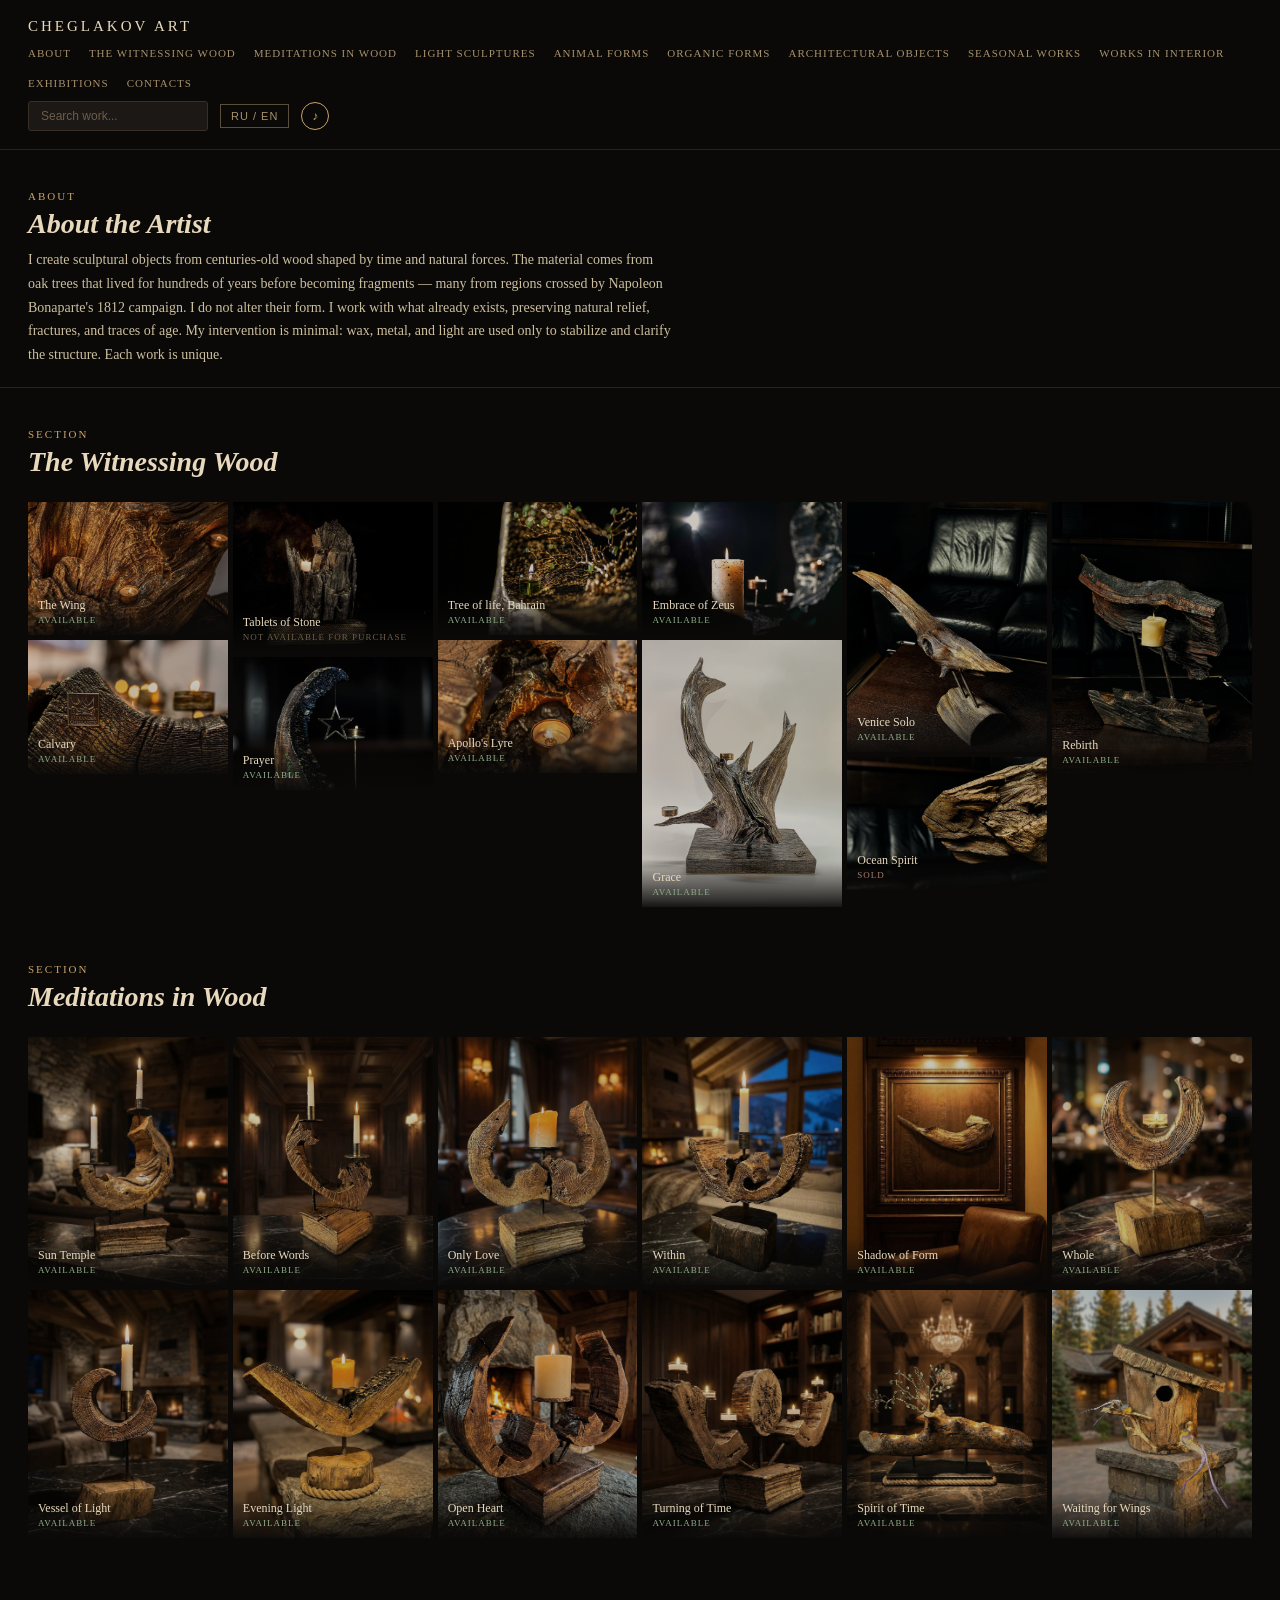
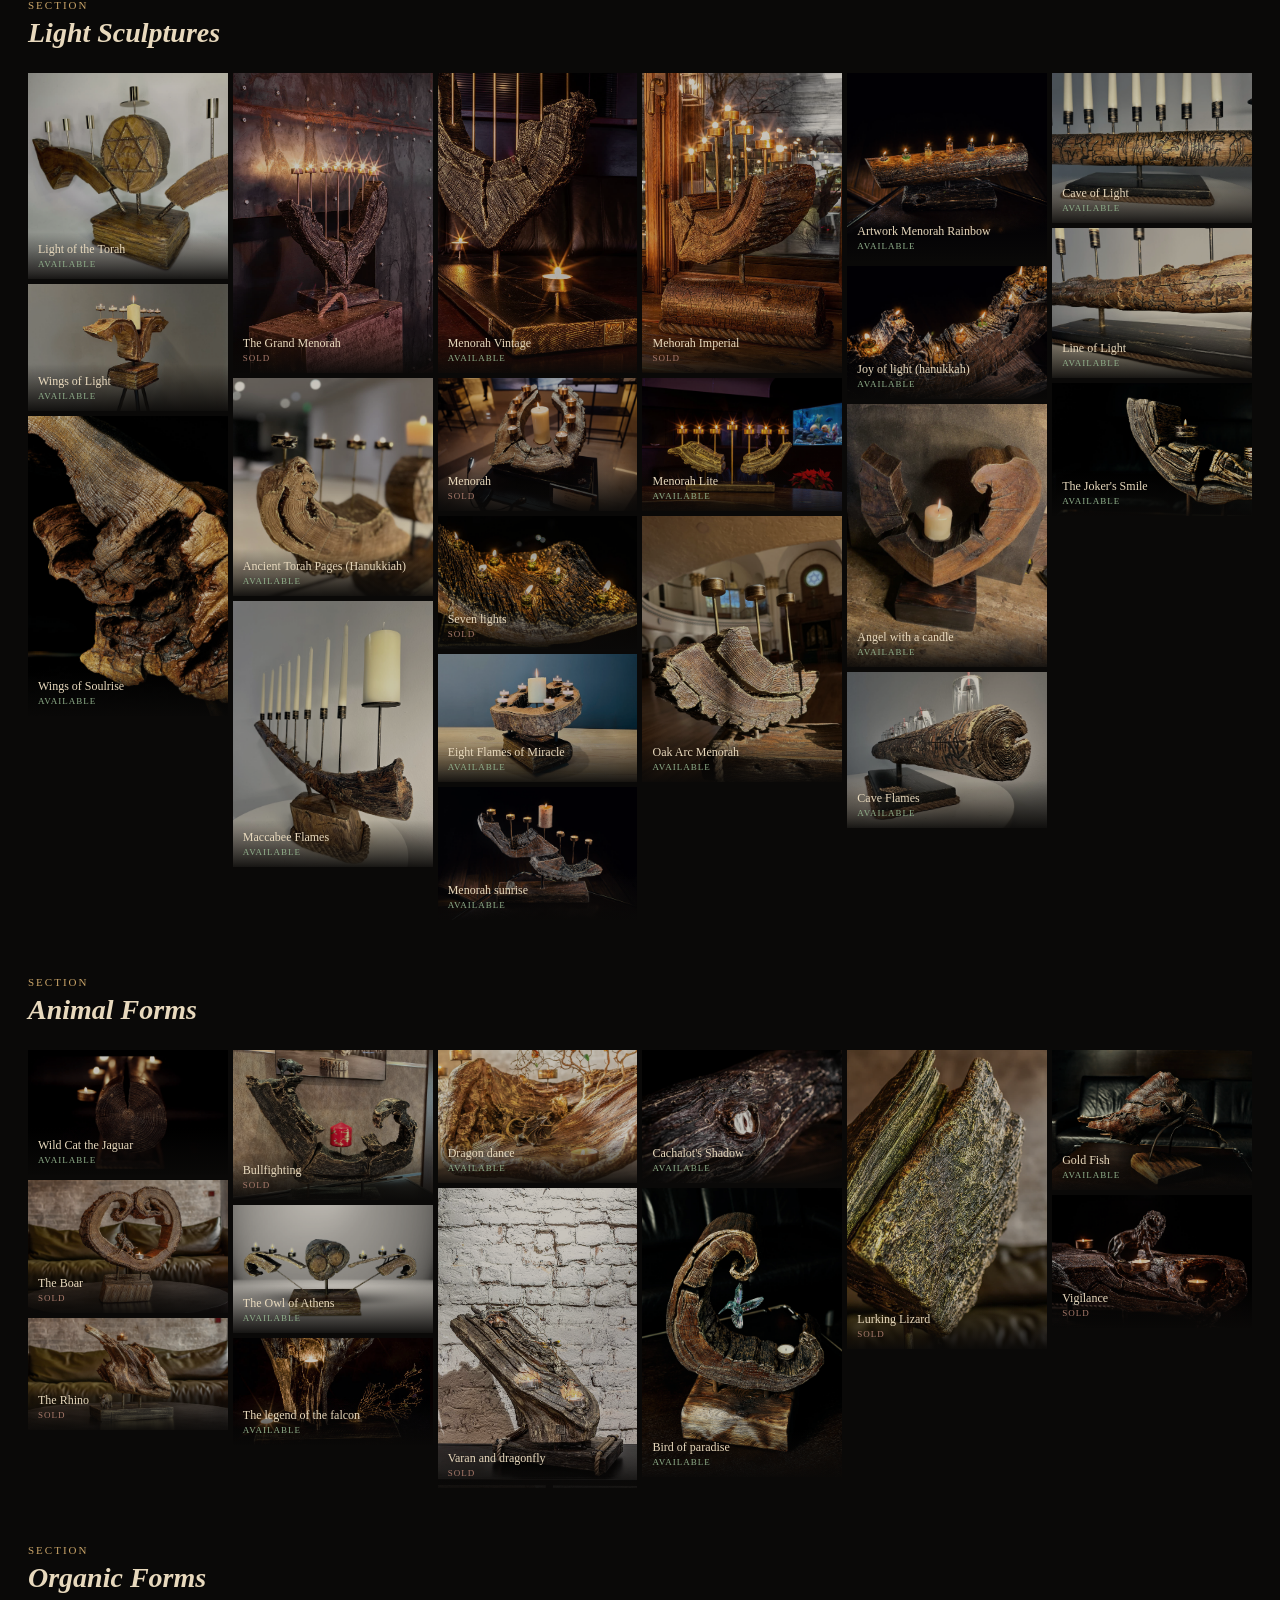
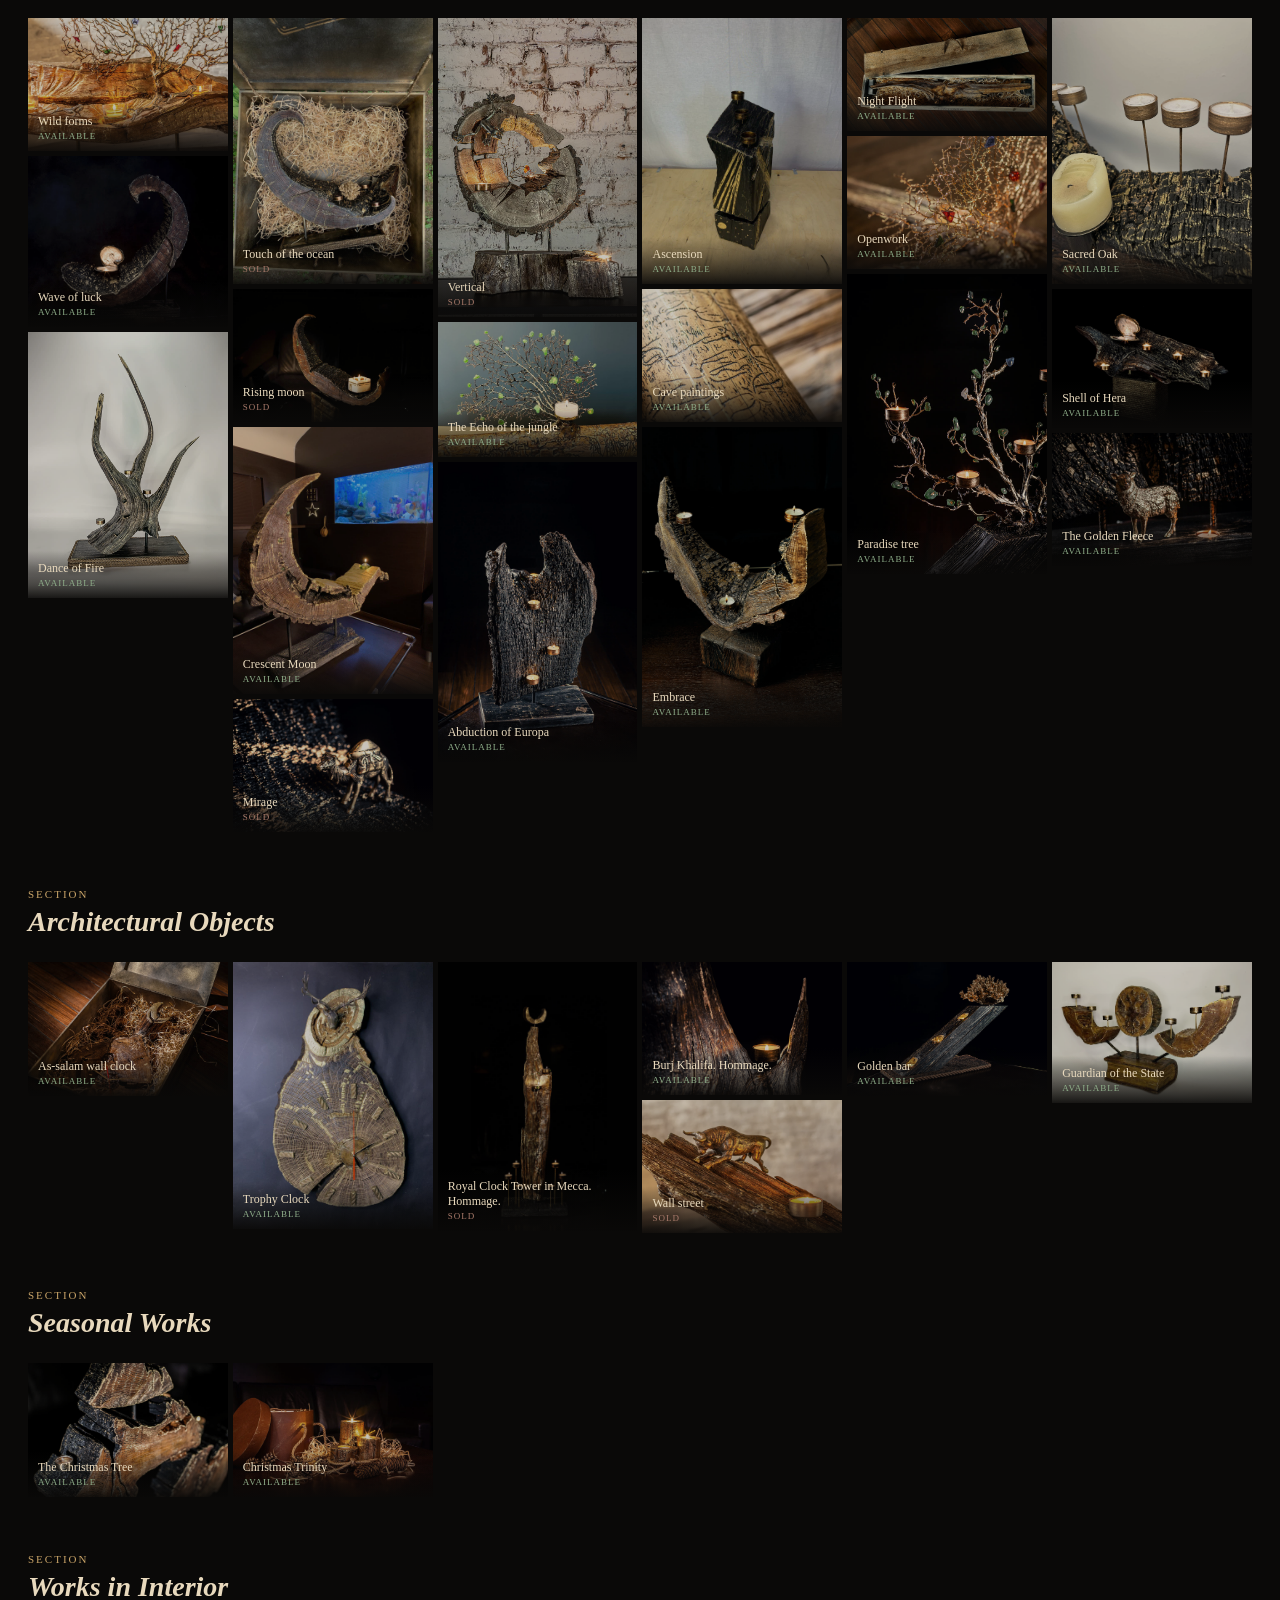
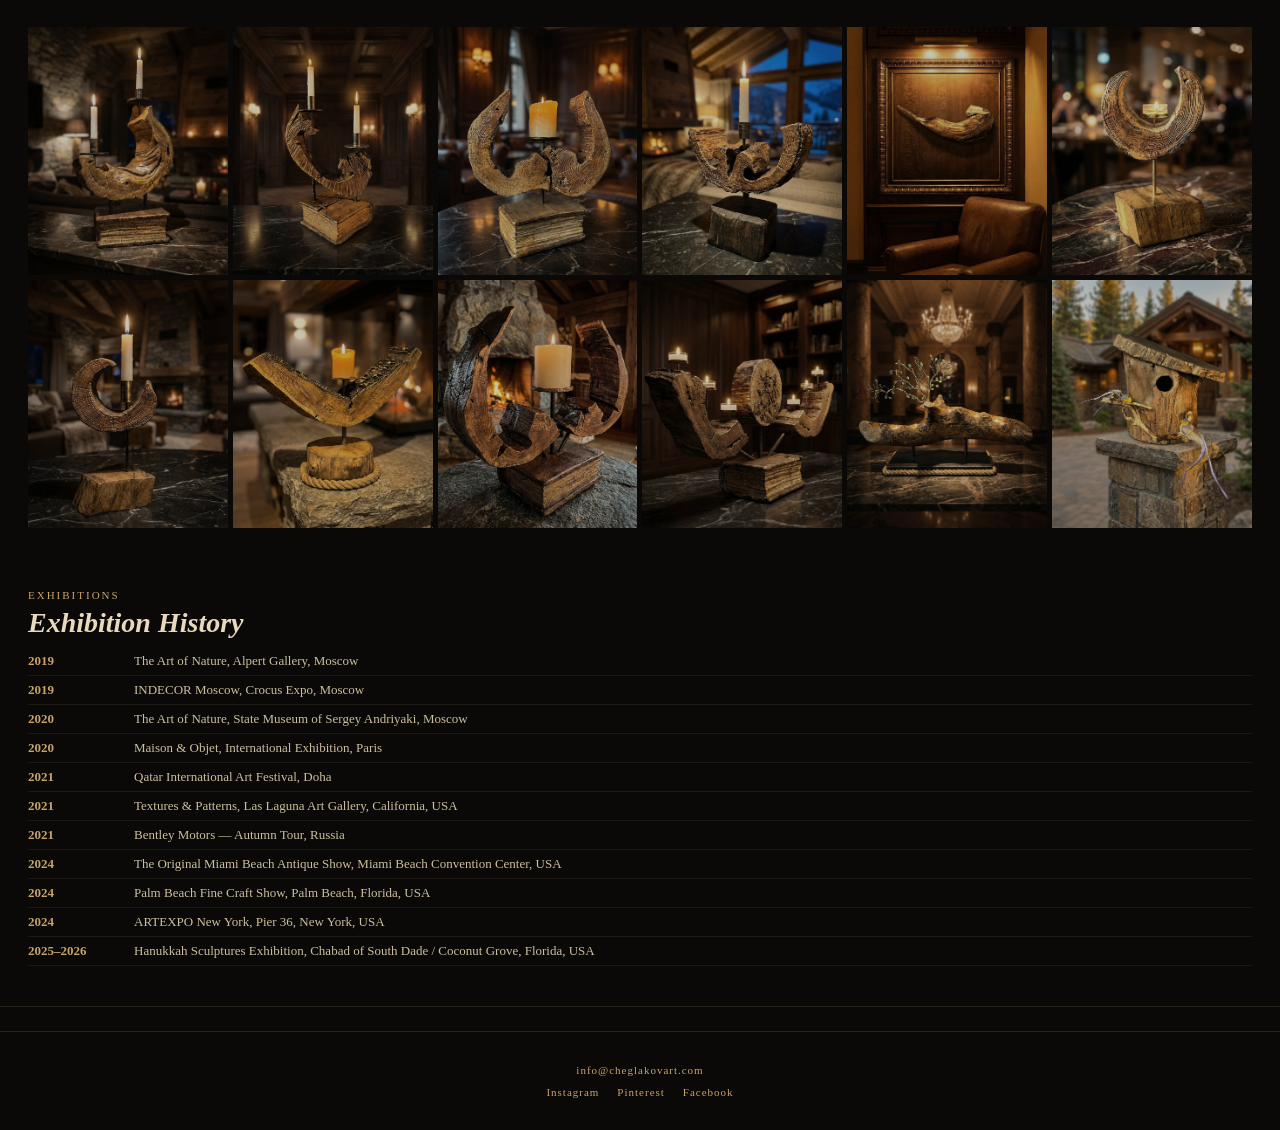
==== commit 0216bde1: "Fix duplicate carousel photos, real RU text, masonry tiles, bigger modal - Removed 73 near-duplicate" ====
--- a/prototype-museum-noir.html
+++ b/prototype-museum-noir.html
@@ -21,10 +21,10 @@
   .section-header { padding:40px 28px 8px; }
   .section-label { font-size:11px; letter-spacing:2px; color:#c9a468; text-transform:uppercase; }
   .section-title { font-size:28px; font-style:italic; margin-top:6px; }
-  .tile-grid { display:grid; grid-template-columns:repeat(6,1fr); gap:5px; padding:16px 28px; }
-  .tile { position:relative; overflow:hidden; aspect-ratio:1; background:#1c1815; cursor:pointer; }
-  .tile img { width:100%; height:100%; object-fit:cover; display:block; filter:brightness(0.75) sepia(0.15); transition:filter 0.3s, transform 0.4s; }
-  .tile:hover img { filter:brightness(0.95) sepia(0.1); transform:scale(1.18); }
+  .tile-grid { column-count:6; column-gap:5px; padding:16px 28px; }
+  .tile { position:relative; overflow:hidden; background:#1c1815; cursor:pointer; margin-bottom:5px; break-inside:avoid; }
+  .tile img { width:100%; height:auto; display:block; filter:brightness(0.75) sepia(0.15); transition:filter 0.3s, transform 0.4s; }
+  .tile:hover img { filter:brightness(0.95) sepia(0.1); transform:scale(1.1); }
   .tile-overlay { position:absolute; bottom:0; left:0; right:0; padding:10px; background:linear-gradient(transparent, rgba(10,9,8,0.92)); }
   .tile-title { font-size:12px; color:#e8d9bd; }
   .tile-status { font-size:9px; letter-spacing:1px; text-transform:uppercase; margin-top:2px; }
@@ -32,8 +32,8 @@
   .tile-status.sold { color:#a87a6b; }
   .tile-status.na { color:#6b5d49; }
   .tile.hidden { display:none; }
-  .viz-tile { position:relative; overflow:hidden; aspect-ratio:1; background:#1c1815; }
-  .viz-tile img { width:100%; height:100%; object-fit:cover; display:block; filter:brightness(0.75) sepia(0.15); }
+  .viz-tile { position:relative; overflow:hidden; background:#1c1815; margin-bottom:5px; break-inside:avoid; }
+  .viz-tile img { width:100%; height:auto; display:block; filter:brightness(0.75) sepia(0.15); }
   footer { text-align:center; padding:32px; font-size:10px; letter-spacing:2px; color:#5a4d3c; border-top:1px solid #2a231c; margin-top:24px; }
   .text-section { padding-bottom:20px; border-bottom:1px solid #2a231c; }
   .prose { padding:0 28px; max-width:700px; line-height:1.7; color:#cdbf9e; font-size:14px; }
@@ -42,14 +42,14 @@
   .exh-row strong { color:#c9a468; min-width:90px; }
   .modal-bg { display:none; position:fixed; inset:0; background:rgba(0,0,0,0.85); z-index:50; align-items:center; justify-content:center; }
   .modal-bg.open { display:flex; }
-  .modal-card { background:#0a0908; border:1px solid #3a2f24; max-width:520px; max-height:90vh; overflow-y:auto; padding:28px; position:relative; }
-  .modal-close { position:absolute; top:10px; right:14px; cursor:pointer; color:#a8916b; font-size:18px; z-index:2; }
+  .modal-card { background:#0a0908; border:1px solid #3a2f24; width:min(1300px, 95vw); max-height:95vh; overflow-y:auto; padding:28px; position:relative; }
+  .modal-close { position:absolute; top:10px; right:14px; cursor:pointer; color:#a8916b; font-size:24px; z-index:2; background:rgba(10,9,8,0.6); width:34px; height:34px; border-radius:50%; display:flex; align-items:center; justify-content:center; }
   .modal-carousel { position:relative; background:#000; margin:-28px -28px 18px; }
-  #modal-img { width:100%; max-height:360px; object-fit:contain; display:block; background:#000; }
-  .carousel-arrow { position:absolute; top:50%; transform:translateY(-50%); background:rgba(10,9,8,0.6); border:1px solid #c9a468; color:#c9a468; width:32px; height:32px; border-radius:50%; cursor:pointer; font-size:16px; display:flex; align-items:center; justify-content:center; }
-  .carousel-prev { left:10px; }
-  .carousel-next { right:10px; }
-  .carousel-counter { position:absolute; bottom:10px; right:14px; font-size:11px; color:#e8d9bd; background:rgba(10,9,8,0.65); padding:3px 9px; border-radius:10px; letter-spacing:1px; }
+  #modal-img { width:100%; max-height:75vh; object-fit:contain; display:block; background:#000; }
+  .carousel-arrow { position:absolute; top:50%; transform:translateY(-50%); background:rgba(10,9,8,0.6); border:1px solid #c9a468; color:#c9a468; width:48px; height:48px; border-radius:50%; cursor:pointer; font-size:22px; display:flex; align-items:center; justify-content:center; }
+  .carousel-prev { left:16px; }
+  .carousel-next { right:16px; }
+  .carousel-counter { position:absolute; bottom:14px; right:18px; font-size:13px; color:#e8d9bd; background:rgba(10,9,8,0.65); padding:4px 11px; border-radius:10px; letter-spacing:1px; }
   #modal-title { font-size:22px; font-style:italic; color:#c9a468; margin-bottom:10px; }
   #modal-desc { font-size:13px; line-height:1.6; color:#cdbf9e; margin-bottom:10px; }
   #modal-meta { font-size:11px; color:#8a7a5f; letter-spacing:1px; }
@@ -64,7 +64,8 @@
   footer a:hover { color:#f0dcae; text-decoration:underline; }
   .footer-links { display:flex; gap:18px; }
   @media (max-width: 768px) {
-    .tile-grid { grid-template-columns:repeat(3,1fr); gap:3px; padding:10px; }
+    .tile-grid { column-count:3; column-gap:3px; padding:10px; }
+    .tile { margin-bottom:3px; }
     nav { order:3; width:100%; justify-content:center; }
     #search { width:130px; }
   }
@@ -96,8 +97,8 @@
       </div>
       <div class="tile-grid">
         <div class="tile" data-title="the wing" onclick="openCard(this)"
-             data-en="Carved from the branch of a 300-year-old oak, this sculpture combines spiritual symbolism with documented historical context. The tree grew along Napoleon Bonaparte’s 1812 campaign route. With candles lit, the form transforms into a luminous, celestial presence." data-ru="Carved from the branch of a 300-year-old oak, this sculpture combines spiritual symbolism with documented historical context. The tree grew along Napoleon Bonaparte’s 1812 campaign route. With candles lit, the form transforms into a luminous, celestial presence." data-status-en="Available" data-status-ru="В наличии"
-             data-dims="39.8 × 16.9 × 31.9 in" data-images="[&quot;images/the-wing.jpg&quot;, &quot;images/the-wing-2.jpg&quot;, &quot;images/the-wing-3.jpg&quot;, &quot;images/the-wing-4.jpg&quot;]">
+             data-en="Carved from the branch of a 300-year-old oak, this sculpture combines spiritual symbolism with documented historical context. The tree grew along Napoleon Bonaparte’s 1812 campaign route. With candles lit, the form transforms into a luminous, celestial presence." data-ru="Естественная часть ветви 300-летнего дуба, эта скульптура соединяет духовную символику с документированным историческим контекстом. Дерево росло вдоль маршрута кампании Наполеона Бонапарта 1812 года. Когда зажигаются свечи, форма превращается в светящееся, почти небесное присутствие. Размеры: 101 × 43 × 81 см" data-status-en="Available" data-status-ru="В наличии"
+             data-dims="39.8 × 16.9 × 31.9 in" data-images="[&quot;images/the-wing.jpg&quot;, &quot;images/the-wing-2.jpg&quot;, &quot;images/the-wing-3.jpg&quot;]">
           <img src="images/the-wing.jpg" alt="The Wing" loading="lazy">
           <div class="tile-overlay">
             <div class="tile-title">The Wing</div>
@@ -105,8 +106,8 @@
           </div>
         </div>
         <div class="tile" data-title="calvary" onclick="openCard(this)"
-             data-en="Carved from a 300-year-old Russian oak, Calvary depicts the moment of Christ carrying the cross. The wood originates from a region crossed by Napoleon’s troops in 1812, embedding historical depth into the material itself. A large-scale, museum-grade work where spiritual symbolism and the weight of time converge." data-ru="Carved from a 300-year-old Russian oak, Calvary depicts the moment of Christ carrying the cross. The wood originates from a region crossed by Napoleon’s troops in 1812, embedding historical depth into the material itself. A large-scale, museum-grade work where spiritual symbolism and the weight of time converge." data-status-en="Available" data-status-ru="В наличии"
-             data-dims="19.7 × 66.9 × 27.6 in" data-images="[&quot;images/calvary.jpg&quot;, &quot;images/calvary-2.jpg&quot;, &quot;images/calvary-3.jpg&quot;, &quot;images/calvary-4.jpg&quot;, &quot;images/calvary-5.jpg&quot;]">
+             data-en="Carved from a 300-year-old Russian oak, Calvary depicts the moment of Christ carrying the cross. The wood originates from a region crossed by Napoleon’s troops in 1812, embedding historical depth into the material itself. A large-scale, museum-grade work where spiritual symbolism and the weight of time converge." data-ru="Создана из фрагмента 300-летнего дуба, работа Calvary передаёт момент несения креста. Дерево происходит из региона, через который проходили войска Наполеона в 1812 году, что добавляет историческую глубину самому материалу. Крупномасштабная, музейного уровня работа, в которой сходятся духовный символизм и вес времени. Размеры: 50 × 170 × 70 см" data-status-en="Available" data-status-ru="В наличии"
+             data-dims="19.7 × 66.9 × 27.6 in" data-images="[&quot;images/calvary.jpg&quot;, &quot;images/calvary-2.jpg&quot;, &quot;images/calvary-3.jpg&quot;, &quot;images/calvary-4.jpg&quot;]">
           <img src="images/calvary.jpg" alt="Calvary" loading="lazy">
           <div class="tile-overlay">
             <div class="tile-title">Calvary</div>
@@ -114,8 +115,8 @@
           </div>
         </div>
         <div class="tile" data-title="tablets of stone" onclick="openCard(this)"
-             data-en="Created from the dry trunk of a century-old spruce, this composition evokes Mount Sinai and the moment of receiving the Tablets of Stone. The natural split of the wood defines the form. A solemn, monumental work presented at the Central Synagogue of Moscow." data-ru="Created from the dry trunk of a century-old spruce, this composition evokes Mount Sinai and the moment of receiving the Tablets of Stone. The natural split of the wood defines the form. A solemn, monumental work presented at the Central Synagogue of Moscow." data-status-en="Not available for purchase" data-status-ru="Не продаётся"
-             data-dims="33.1 × 15.7 × 43.3 in" data-images="[&quot;images/tablets-of-stone.jpg&quot;, &quot;images/tablets-of-stone-2.jpg&quot;]">
+             data-en="Created from the dry trunk of a century-old spruce, this composition evokes Mount Sinai and the moment of receiving the Tablets of Stone. The natural split of the wood defines the form. A solemn, monumental work presented at the Central Synagogue of Moscow." data-ru="Созданная из сухого ствола вековой ели, эта композиция отсылает к горе Синай и моменту получения Скрижалей Завета. Естественный раскол древесины определяет форму. Монументальная работа с выраженным духовным присутствием, представлена в синагоге Chabad of South Dade, Coconut Grove, Miami. Размеры: 84 × 40 × 110 см" data-status-en="Not available for purchase" data-status-ru="Не продаётся"
+             data-dims="33.1 × 15.7 × 43.3 in" data-images="[&quot;images/tablets-of-stone.jpg&quot;]">
           <img src="images/tablets-of-stone.jpg" alt="Tablets of Stone" loading="lazy">
           <div class="tile-overlay">
             <div class="tile-title">Tablets of Stone</div>
@@ -123,8 +124,8 @@
           </div>
         </div>
         <div class="tile" data-title="prayer" onclick="openCard(this)"
-             data-en="A compact sculptural object centered on stillness and inward focus. The composition relies on simplicity and natural texture rather than symbolism." data-ru="A compact sculptural object centered on stillness and inward focus. The composition relies on simplicity and natural texture rather than symbolism." data-status-en="Available" data-status-ru="В наличии"
-             data-dims="25 × 10 × 27 in" data-images="[&quot;images/prayer.jpg&quot;, &quot;images/prayer-2.jpg&quot;, &quot;images/prayer-3.jpg&quot;]">
+             data-en="A compact sculptural object centered on stillness and inward focus. The composition relies on simplicity and natural texture rather than symbolism." data-ru="Компактный скульптурный объект, сосредоточенный на тишине и внутреннем внимании. Композиция опирается на простоту и природную текстуру, избегая прямой символики. Размеры: 64 × 25 × 69 см" data-status-en="Available" data-status-ru="В наличии"
+             data-dims="25 × 10 × 27 in" data-images="[&quot;images/prayer.jpg&quot;, &quot;images/prayer-2.jpg&quot;]">
           <img src="images/prayer.jpg" alt="Prayer" loading="lazy">
           <div class="tile-overlay">
             <div class="tile-title">Prayer</div>
@@ -132,8 +133,8 @@
           </div>
         </div>
         <div class="tile" data-title="tree of life, bahrain" onclick="openCard(this)"
-             data-en="Inspired by the legendary Tree of Life in Bahrain, this sculpture speaks to endurance and quiet strength. The oak trunk, hollowed by time and struck by lightning, retains its raw natural relief. Gold leaf, coral elements, and soft candlelight create a calm, steady glow that emphasizes resilience rather than spectacle." data-ru="Inspired by the legendary Tree of Life in Bahrain, this sculpture speaks to endurance and quiet strength. The oak trunk, hollowed by time and struck by lightning, retains its raw natural relief. Gold leaf, coral elements, and soft candlelight create a calm, steady glow that emphasizes resilience rather than spectacle." data-status-en="Available" data-status-ru="В наличии"
-             data-dims="30 × 13 × 28 in" data-images="[&quot;images/tree-of-life-bahrain.jpg&quot;, &quot;images/tree-of-life-bahrain-2.jpg&quot;, &quot;images/tree-of-life-bahrain-3.jpg&quot;]">
+             data-en="Inspired by the legendary Tree of Life in Bahrain, this sculpture speaks to endurance and quiet strength. The oak trunk, hollowed by time and struck by lightning, retains its raw natural relief. Gold leaf, coral elements, and soft candlelight create a calm, steady glow that emphasizes resilience rather than spectacle." data-ru="Вдохновлённая легендарным Древом жизни в Бахрейне, эта скульптура говорит о стойкости и тихой силе. Дубовый ствол, опустошённый временем и поражённый молнией, сохраняет свой естественный рельеф. Золотая фольга, коралловые элементы и мягкий свет свечей создают спокойное, устойчивое сияние, подчёркивающее выносливость, а не эффектность. Размеры: 76 × 33 × 71 см" data-status-en="Available" data-status-ru="В наличии"
+             data-dims="30 × 13 × 28 in" data-images="[&quot;images/tree-of-life-bahrain.jpg&quot;, &quot;images/tree-of-life-bahrain-2.jpg&quot;]">
           <img src="images/tree-of-life-bahrain.jpg" alt="Tree of life, Bahrain" loading="lazy">
           <div class="tile-overlay">
             <div class="tile-title">Tree of life, Bahrain</div>
@@ -141,8 +142,8 @@
           </div>
         </div>
         <div class="tile" data-title="apollo's lyre" onclick="openCard(this)"
-             data-en="A naturally sculpted oak fragment forms the silhouette of a lyre. Seven vertical brass elements rise like strings, each crowned with candlelight. The contrast between raw wood and precise metal creates a dialogue between nature and classical order." data-ru="A naturally sculpted oak fragment forms the silhouette of a lyre. Seven vertical brass elements rise like strings, each crowned with candlelight. The contrast between raw wood and precise metal creates a dialogue between nature and classical order." data-status-en="Available" data-status-ru="В наличии"
-             data-dims="33 × 8 × 28 in" data-images="[&quot;images/apollo-s-lyre.jpg&quot;, &quot;images/apollo-s-lyre-2.jpg&quot;, &quot;images/apollo-s-lyre-3.jpg&quot;]">
+             data-en="A naturally sculpted oak fragment forms the silhouette of a lyre. Seven vertical brass elements rise like strings, each crowned with candlelight. The contrast between raw wood and precise metal creates a dialogue between nature and classical order." data-ru="Естественно сформированный фрагмент дуба образует силуэт лиры. Семь вертикальных латунных элементов поднимаются подобно струнам, каждая из которых завершается огнём свечи. Контраст между необработанной древесиной и точной металлической структурой создаёт диалог между природой и классическим порядком. Размеры: 84 × 20 × 71 см" data-status-en="Available" data-status-ru="В наличии"
+             data-dims="33 × 8 × 28 in" data-images="[&quot;images/apollo-s-lyre.jpg&quot;, &quot;images/apollo-s-lyre-2.jpg&quot;]">
           <img src="images/apollo-s-lyre.jpg" alt="Apollo's Lyre" loading="lazy">
           <div class="tile-overlay">
             <div class="tile-title">Apollo's Lyre</div>
@@ -150,8 +151,8 @@
           </div>
         </div>
         <div class="tile" data-title="embrace of zeus" onclick="openCard(this)"
-             data-en="Formed from the base of a 300-year-old oak struck by lightning. The burned relief and curved fragments create an open, mythic silhouette associated with Zeus. Candlelight reveals internal tension and latent energy within the wood." data-ru="Formed from the base of a 300-year-old oak struck by lightning. The burned relief and curved fragments create an open, mythic silhouette associated with Zeus. Candlelight reveals internal tension and latent energy within the wood." data-status-en="Available" data-status-ru="В наличии"
-             data-dims="37 × 13 × 39 in" data-images="[&quot;images/embrace-of-zeus.jpg&quot;, &quot;images/embrace-of-zeus-2.jpg&quot;, &quot;images/embrace-of-zeus-3.jpg&quot;, &quot;images/embrace-of-zeus-4.jpg&quot;, &quot;images/embrace-of-zeus-5.jpg&quot;, &quot;images/embrace-of-zeus-6.jpg&quot;, &quot;images/embrace-of-zeus-7.jpg&quot;]">
+             data-en="Formed from the base of a 300-year-old oak struck by lightning. The burned relief and curved fragments create an open, mythic silhouette associated with Zeus. Candlelight reveals internal tension and latent energy within the wood." data-ru="Создана из основания 300-летнего дуба, поражённого молнией. Обожжённый рельеф и изогнутые фрагменты формируют открытую мифическую форму, ассоциирующуюся с образом Зевса. Свет свечей раскрывает внутреннее напряжение и скрытую энергию древесины. Размеры: 94 × 33 × 99 см" data-status-en="Available" data-status-ru="В наличии"
+             data-dims="37 × 13 × 39 in" data-images="[&quot;images/embrace-of-zeus.jpg&quot;, &quot;images/embrace-of-zeus-2.jpg&quot;, &quot;images/embrace-of-zeus-3.jpg&quot;, &quot;images/embrace-of-zeus-4.jpg&quot;, &quot;images/embrace-of-zeus-5.jpg&quot;, &quot;images/embrace-of-zeus-6.jpg&quot;]">
           <img src="images/embrace-of-zeus.jpg" alt="Embrace of Zeus" loading="lazy">
           <div class="tile-overlay">
             <div class="tile-title">Embrace of Zeus</div>
@@ -159,7 +160,7 @@
           </div>
         </div>
         <div class="tile" data-title="grace" onclick="openCard(this)"
-             data-en="Grace is an exploration of form, movement, and quiet emotion. The sculpture invites the viewer to consider what grace truly is. Does it echo something alive, or does it emerge from abstract lines and silhouettes? As the piece rotates, every angle reveals a new character, shifting from fluid to dramatic, always remaining harmonious. Crafted from the root of a fallen centuries-old oak, the sculpture carries the natural energy of time and the refined touch of hand-carving. The larch base anchors the composition with calm strength. Wax treatment, darkening techniques, gilded highlights, and small candle elements complete the piece, adding warmth and depth." data-ru="Grace is an exploration of form, movement, and quiet emotion. The sculpture invites the viewer to consider what grace truly is. Does it echo something alive, or does it emerge from abstract lines and silhouettes? As the piece rotates, every angle reveals a new character, shifting from fluid to dramatic, always remaining harmonious. Crafted from the root of a fallen centuries-old oak, the sculpture carries the natural energy of time and the refined touch of hand-carving. The larch base anchors the composition with calm strength. Wax treatment, darkening techniques, gilded highlights, and small candle elements complete the piece, adding warmth and depth." data-status-en="Available" data-status-ru="В наличии"
+             data-en="Grace is an exploration of form, movement, and quiet emotion. The sculpture invites the viewer to consider what grace truly is. Does it echo something alive, or does it emerge from abstract lines and silhouettes? As the piece rotates, every angle reveals a new character, shifting from fluid to dramatic, always remaining harmonious. Crafted from the root of a fallen centuries-old oak, the sculpture carries the natural energy of time and the refined touch of hand-carving. The larch base anchors the composition with calm strength. Wax treatment, darkening techniques, gilded highlights, and small candle elements complete the piece, adding warmth and depth." data-ru="Grace — это исследование формы, движения и тихой эмоции. Скульптура приглашает зрителя задуматься о природе грации: отражает ли она нечто живое или возникает из абстрактных линий и силуэтов? При вращении каждая сторона открывает новый характер, переходя от текучего к драматичному, оставаясь при этом гармоничной. Созданная из корня упавшего векового дуба, работа несёт в себе природную энергию и силу времени. Размеры: 38 × 51 × 25 см" data-status-en="Available" data-status-ru="В наличии"
              data-dims="15 × 20 × 10 in" data-images="[&quot;images/grace.jpg&quot;]">
           <img src="images/grace.jpg" alt="Grace" loading="lazy">
           <div class="tile-overlay">
@@ -168,8 +169,8 @@
           </div>
         </div>
         <div class="tile" data-title="venice solo" onclick="openCard(this)"
-             data-en="A sculptural composition built around rhythm, balance, and architectural silence. The aged oak surface retains traces of time, while the vertical structure recalls the cadence of Venetian facades." data-ru="A sculptural composition built around rhythm, balance, and architectural silence. The aged oak surface retains traces of time, while the vertical structure recalls the cadence of Venetian facades." data-status-en="Available" data-status-ru="В наличии"
-             data-dims="28 × 7 × 15 in" data-images="[&quot;images/venice-solo.jpg&quot;, &quot;images/venice-solo-2.jpg&quot;, &quot;images/venice-solo-3.jpg&quot;]">
+             data-en="A sculptural composition built around rhythm, balance, and architectural silence. The aged oak surface retains traces of time, while the vertical structure recalls the cadence of Venetian facades." data-ru="Скульптурная композиция, построенная на ритме, равновесии и архитектурной тишине. Создана из фрагмента ветви с естественными формами и минимальным вмешательством. Поверхность старого дуба сохраняет следы времени, а вертикальная структура отсылает к ритму венецианских фасадов. Сдержанная работа с ясным, собранным присутствием. Размеры: 71 × 18 × 38 см" data-status-en="Available" data-status-ru="В наличии"
+             data-dims="28 × 7 × 15 in" data-images="[&quot;images/venice-solo.jpg&quot;, &quot;images/venice-solo-2.jpg&quot;]">
           <img src="images/venice-solo.jpg" alt="Venice Solo" loading="lazy">
           <div class="tile-overlay">
             <div class="tile-title">Venice Solo</div>
@@ -177,8 +178,8 @@
           </div>
         </div>
         <div class="tile" data-title="ocean spirit" onclick="openCard(this)"
-             data-en="Formed from naturally shaped oak, this work evokes the mass and calm movement of water. The sculpture reads as a quiet presence rather than a literal image." data-ru="Formed from naturally shaped oak, this work evokes the mass and calm movement of water. The sculpture reads as a quiet presence rather than a literal image." data-status-en="Sold" data-status-ru="Продано"
-             data-dims="32 x 7 x 12 in" data-images="[&quot;images/ocean-spirit.jpg&quot;, &quot;images/ocean-spirit-2.jpg&quot;, &quot;images/ocean-spirit-3.jpg&quot;, &quot;images/ocean-spirit-4.jpg&quot;, &quot;images/ocean-spirit-5.jpg&quot;]">
+             data-en="Formed from naturally shaped oak, this work evokes the mass and calm movement of water. The sculpture reads as a quiet presence rather than a literal image." data-ru="Созданная из естественно сформированного дуба, эта работа передаёт массу и спокойное движение воды. Скульптура воспринимается не как образ, а как состояние — тихое, устойчивое присутствие. Размеры: 81 × 18 × 30 см" data-status-en="Sold" data-status-ru="Продано"
+             data-dims="32 x 7 x 12 in" data-images="[&quot;images/ocean-spirit.jpg&quot;, &quot;images/ocean-spirit-2.jpg&quot;, &quot;images/ocean-spirit-3.jpg&quot;, &quot;images/ocean-spirit-4.jpg&quot;]">
           <img src="images/ocean-spirit.jpg" alt="Ocean Spirit" loading="lazy">
           <div class="tile-overlay">
             <div class="tile-title">Ocean Spirit</div>
@@ -186,8 +187,8 @@
           </div>
         </div>
         <div class="tile" data-title="rebirth" onclick="openCard(this)"
-             data-en="This piece is crafted from a preserved outer section of a three-hundred-year-old oak tree. All the inner wood had long since turned to dust, leaving only the resilient outer shell shaped by time and nature. Its flowing contours hint at the form of a fantastical creature emerging from the past, brought to life by the warm glow of candlelight. The structure of the head, the relief, the natural lines and openings are untouched nature’s work. The surface is treated with wax and subtle gilding, revealing the depth of the ancient oak and emphasizing its sculptural plasticity." data-ru="This piece is crafted from a preserved outer section of a three-hundred-year-old oak tree. All the inner wood had long since turned to dust, leaving only the resilient outer shell shaped by time and nature. Its flowing contours hint at the form of a fantastical creature emerging from the past, brought to life by the warm glow of candlelight. The structure of the head, the relief, the natural lines and openings are untouched nature’s work. The surface is treated with wax and subtle gilding, revealing the depth of the ancient oak and emphasizing its sculptural plasticity." data-status-en="Available" data-status-ru="В наличии"
-             data-dims="27 × 10 × 22 in" data-images="[&quot;images/rebirth.jpg&quot;, &quot;images/rebirth-2.jpg&quot;, &quot;images/rebirth-3.jpg&quot;, &quot;images/rebirth-4.jpg&quot;]">
+             data-en="This piece is crafted from a preserved outer section of a three-hundred-year-old oak tree. All the inner wood had long since turned to dust, leaving only the resilient outer shell shaped by time and nature. Its flowing contours hint at the form of a fantastical creature emerging from the past, brought to life by the warm glow of candlelight. The structure of the head, the relief, the natural lines and openings are untouched nature’s work. The surface is treated with wax and subtle gilding, revealing the depth of the ancient oak and emphasizing its sculptural plasticity." data-ru="Работа выполнена из сохранённой части ветви 300-летнего дуба. Внутренняя часть дерева со временем превратилась в пыль, оставив лишь прочную внешнюю форму, сформированную природой. Плавные линии напоминают силуэт фантастического существа, словно возникающего из прошлого и оживающего в тёплом свете свечи. Структура, рельеф и естественные линии остаются нетронутыми, без вмешательства. Поверхность обработана воском и тонкими золотыми акцентами, раскрывающими глубину старой древесины. Размеры: 69 × 25 × 56 см" data-status-en="Available" data-status-ru="В наличии"
+             data-dims="27 × 10 × 22 in" data-images="[&quot;images/rebirth.jpg&quot;, &quot;images/rebirth-2.jpg&quot;, &quot;images/rebirth-3.jpg&quot;]">
           <img src="images/rebirth.jpg" alt="Rebirth" loading="lazy">
           <div class="tile-overlay">
             <div class="tile-title">Rebirth</div>
@@ -202,8 +203,8 @@
       </div>
       <div class="tile-grid">
         <div class="tile" data-title="sun temple" onclick="openCard(this)"
-             data-en="Wood Art Object for Luxury Interior Sculptural wood art from 300-year-old oak. Form holds light like a sacred space. Handcrafted art object for luxury homes and private collections." data-ru="Wood Art Object for Luxury Interior Sculptural wood art from 300-year-old oak. Form holds light like a sacred space. Handcrafted art object for luxury homes and private collections." data-status-en="Available" data-status-ru="В наличии"
-             data-dims="14 × 10 × 20 in" data-images="[&quot;images/sun-temple.jpg&quot;, &quot;images/sun-temple-2.jpg&quot;]">
+             data-en="Wood Art Object for Luxury Interior Sculptural wood art from 300-year-old oak. Form holds light like a sacred space. Handcrafted art object for luxury homes and private collections." data-ru="Форма удерживает свет как в замкнутом пространстве. Тишина и тепло собираются в едином центре." data-status-en="Available" data-status-ru="В наличии"
+             data-dims="14 × 10 × 20 in" data-images="[&quot;images/sun-temple.jpg&quot;]">
           <img src="images/sun-temple.jpg" alt="Sun Temple" loading="lazy">
           <div class="tile-overlay">
             <div class="tile-title">Sun Temple</div>
@@ -211,8 +212,8 @@
           </div>
         </div>
         <div class="tile" data-title="vessel of light" onclick="openCard(this)"
-             data-en="Vessel of Light — Wood Art Sculpture for Interior Wood art object from ancient oak. Form as a vessel where light is present, not just illuminating. Handcrafted for luxury interiors and private collections." data-ru="Vessel of Light — Wood Art Sculpture for Interior Wood art object from ancient oak. Form as a vessel where light is present, not just illuminating. Handcrafted for luxury interiors and private collections." data-status-en="Available" data-status-ru="В наличии"
-             data-dims="8 × 33 × 55 in" data-images="[&quot;images/vessel-of-light.jpg&quot;, &quot;images/vessel-of-light-2.jpg&quot;]">
+             data-en="Vessel of Light — Wood Art Sculpture for Interior Wood art object from ancient oak. Form as a vessel where light is present, not just illuminating. Handcrafted for luxury interiors and private collections." data-ru="Форма как чаша, в которой возникает свет. Свет не освещает — он присутствует." data-status-en="Available" data-status-ru="В наличии"
+             data-dims="8 × 33 × 55 in" data-images="[&quot;images/vessel-of-light.jpg&quot;]">
           <img src="images/vessel-of-light.jpg" alt="Vessel of Light" loading="lazy">
           <div class="tile-overlay">
             <div class="tile-title">Vessel of Light</div>
@@ -220,8 +221,8 @@
           </div>
         </div>
         <div class="tile" data-title="before words" onclick="openCard(this)"
-             data-en="Before Words — Wood Art Sculpture for Luxury Interior Two forms leaning toward each other. Handcrafted wood sculpture from 300-year-old oak. A unique art object where meaning emerges in the pause before words." data-ru="Before Words — Wood Art Sculpture for Luxury Interior Two forms leaning toward each other. Handcrafted wood sculpture from 300-year-old oak. A unique art object where meaning emerges in the pause before words." data-status-en="Available" data-status-ru="В наличии"
-             data-dims="12 × 12 × 18 in" data-images="[&quot;images/before-words.jpg&quot;, &quot;images/before-words-2.jpg&quot;]">
+             data-en="Before Words — Wood Art Sculpture for Luxury Interior Two forms leaning toward each other. Handcrafted wood sculpture from 300-year-old oak. A unique art object where meaning emerges in the pause before words." data-ru="Две формы склоняются друг к другу. Смысл возникает в паузе перед словами." data-status-en="Available" data-status-ru="В наличии"
+             data-dims="12 × 12 × 18 in" data-images="[&quot;images/before-words.jpg&quot;]">
           <img src="images/before-words.jpg" alt="Before Words" loading="lazy">
           <div class="tile-overlay">
             <div class="tile-title">Before Words</div>
@@ -229,8 +230,8 @@
           </div>
         </div>
         <div class="tile" data-title="evening light" onclick="openCard(this)"
-             data-en="Evening Light — Wood Art Object for Luxury Home Wood sculpture from 300-year-old oak. Soft light, quiet completion. A handcrafted art object that holds the feeling of evening in any luxury interior." data-ru="Evening Light — Wood Art Object for Luxury Home Wood sculpture from 300-year-old oak. Soft light, quiet completion. A handcrafted art object that holds the feeling of evening in any luxury interior." data-status-en="Available" data-status-ru="В наличии"
-             data-dims="22 × 10 × 16 in" data-images="[&quot;images/evening-light.jpg&quot;, &quot;images/evening-light-2.jpg&quot;]">
+             data-en="Evening Light — Wood Art Object for Luxury Home Wood sculpture from 300-year-old oak. Soft light, quiet completion. A handcrafted art object that holds the feeling of evening in any luxury interior." data-ru="Свет становится мягким и спокойным. Форма удерживает состояние завершения. Дуб, возраст до 300 лет" data-status-en="Available" data-status-ru="В наличии"
+             data-dims="22 × 10 × 16 in" data-images="[&quot;images/evening-light.jpg&quot;]">
           <img src="images/evening-light.jpg" alt="Evening Light" loading="lazy">
           <div class="tile-overlay">
             <div class="tile-title">Evening Light</div>
@@ -238,7 +239,7 @@
           </div>
         </div>
         <div class="tile" data-title="only love" onclick="openCard(this)"
-             data-en="Only Love — Wood Art Sculpture for Luxury Interior Handcrafted wood sculpture from 300-year-old oak. Form stripped to its essence — only feeling remains. A unique art object for luxury interiors and private collections." data-ru="Only Love — Wood Art Sculpture for Luxury Interior Handcrafted wood sculpture from 300-year-old oak. Form stripped to its essence — only feeling remains. A unique art object for luxury interiors and private collections." data-status-en="Available" data-status-ru="В наличии"
+             data-en="Only Love — Wood Art Sculpture for Luxury Interior Handcrafted wood sculpture from 300-year-old oak. Form stripped to its essence — only feeling remains. A unique art object for luxury interiors and private collections." data-ru="Форма лишена лишнего, остаётся только чувство. Простота становится смыслом." data-status-en="Available" data-status-ru="В наличии"
              data-dims="14 × 6 × 15 in" data-images="[&quot;images/only-love.jpg&quot;]">
           <img src="images/only-love.jpg" alt="Only Love" loading="lazy">
           <div class="tile-overlay">
@@ -247,8 +248,8 @@
           </div>
         </div>
         <div class="tile" data-title="open heart" onclick="openCard(this)"
-             data-en="Open Heart — Wood Art Object for Luxury Interior Handcrafted wood sculpture from 300-year-old oak. Natural form, fire and wax finish. A unique art object for luxury interiors and private collections." data-ru="Open Heart — Wood Art Object for Luxury Interior Handcrafted wood sculpture from 300-year-old oak. Natural form, fire and wax finish. A unique art object for luxury interiors and private collections." data-status-en="Available" data-status-ru="В наличии"
-             data-dims="20 × 8 × 20 in" data-images="[&quot;images/open-heart.jpg&quot;, &quot;images/open-heart-2.jpg&quot;]">
+             data-en="Open Heart — Wood Art Object for Luxury Interior Handcrafted wood sculpture from 300-year-old oak. Natural form, fire and wax finish. A unique art object for luxury interiors and private collections." data-ru="Форма раскрыта и направлена навстречу. Свет проходит свободно, без сопротивления. Дуб, возраст до 300 лет" data-status-en="Available" data-status-ru="В наличии"
+             data-dims="20 × 8 × 20 in" data-images="[&quot;images/open-heart.jpg&quot;]">
           <img src="images/open-heart.jpg" alt="Open Heart" loading="lazy">
           <div class="tile-overlay">
             <div class="tile-title">Open Heart</div>
@@ -256,8 +257,8 @@
           </div>
         </div>
         <div class="tile" data-title="within" onclick="openCard(this)"
-             data-en="Within — Wood Art Sculpture for Luxury Home Wood sculpture from ancient oak. Space concentrated inside the form. A quiet, handcrafted art object for luxury interiors and private collections." data-ru="Within — Wood Art Sculpture for Luxury Home Wood sculpture from ancient oak. Space concentrated inside the form. A quiet, handcrafted art object for luxury interiors and private collections." data-status-en="Available" data-status-ru="В наличии"
-             data-dims="11 × 6 × 12 in" data-images="[&quot;images/within.jpg&quot;, &quot;images/within-2.jpg&quot;]">
+             data-en="Within — Wood Art Sculpture for Luxury Home Wood sculpture from ancient oak. Space concentrated inside the form. A quiet, handcrafted art object for luxury interiors and private collections." data-ru="Пространство сосредоточено внутри формы. Всё происходит в тишине." data-status-en="Available" data-status-ru="В наличии"
+             data-dims="11 × 6 × 12 in" data-images="[&quot;images/within.jpg&quot;]">
           <img src="images/within.jpg" alt="Within" loading="lazy">
           <div class="tile-overlay">
             <div class="tile-title">Within</div>
@@ -265,8 +266,8 @@
           </div>
         </div>
         <div class="tile" data-title="turning of time" onclick="openCard(this)"
-             data-en="Turning of Time — Wood Art Object for Luxury Office Handcrafted wood sculpture from 300-year-old oak. Form shifts with movement — time felt as a turn, not a flow. A unique art object for luxury offices and private collections." data-ru="Turning of Time — Wood Art Object for Luxury Office Handcrafted wood sculpture from 300-year-old oak. Form shifts with movement — time felt as a turn, not a flow. A unique art object for luxury offices and private collections." data-status-en="Available" data-status-ru="В наличии"
-             data-dims="30 × 7 × 16 in" data-images="[&quot;images/turning-of-time.jpg&quot;, &quot;images/turning-of-time-2.jpg&quot;]">
+             data-en="Turning of Time — Wood Art Object for Luxury Office Handcrafted wood sculpture from 300-year-old oak. Form shifts with movement — time felt as a turn, not a flow. A unique art object for luxury offices and private collections." data-ru="Форма меняется при движении. Время ощущается как поворот, а не как течение." data-status-en="Available" data-status-ru="В наличии"
+             data-dims="30 × 7 × 16 in" data-images="[&quot;images/turning-of-time.jpg&quot;]">
           <img src="images/turning-of-time.jpg" alt="Turning of Time" loading="lazy">
           <div class="tile-overlay">
             <div class="tile-title">Turning of Time</div>
@@ -274,8 +275,8 @@
           </div>
         </div>
         <div class="tile" data-title="shadow of form" onclick="openCard(this)"
-             data-en="Shadow of Form — Wood Art Object for Luxury Interior Wall-mounted wood sculpture from 300-year-old oak root. Form emerges from the depth of the material — discovered, not designed. A unique art object for luxury homes and private clubs." data-ru="Shadow of Form — Wood Art Object for Luxury Interior Wall-mounted wood sculpture from 300-year-old oak root. Form emerges from the depth of the material — discovered, not designed. A unique art object for luxury homes and private clubs." data-status-en="Available" data-status-ru="В наличии"
-             data-dims="26 × 12 × 8 in" data-images="[&quot;images/shadow-of-form.jpg&quot;, &quot;images/shadow-of-form-2.jpg&quot;]">
+             data-en="Shadow of Form — Wood Art Object for Luxury Interior Wall-mounted wood sculpture from 300-year-old oak root. Form emerges from the depth of the material — discovered, not designed. A unique art object for luxury homes and private clubs." data-ru="Форма возникает из глубины материала. Она не задана, а обнаружена. Корень, Дуб возраст до 300 лет" data-status-en="Available" data-status-ru="В наличии"
+             data-dims="26 × 12 × 8 in" data-images="[&quot;images/shadow-of-form.jpg&quot;]">
           <img src="images/shadow-of-form.jpg" alt="Shadow of Form" loading="lazy">
           <div class="tile-overlay">
             <div class="tile-title">Shadow of Form</div>
@@ -283,8 +284,8 @@
           </div>
         </div>
         <div class="tile" data-title="spirit of time" onclick="openCard(this)"
-             data-en="Spirit of Time — Wood Art Object for Luxury Interior Wood sculpture from ancient spruce with natural bark beetle traces. Time preserved in the structure of the wood. A unique art object for luxury interiors and private collections." data-ru="Spirit of Time — Wood Art Object for Luxury Interior Wood sculpture from ancient spruce with natural bark beetle traces. Time preserved in the structure of the wood. A unique art object for luxury interiors and private collections." data-status-en="Available" data-status-ru="В наличии"
-             data-dims="35 × 10 × 24 in" data-images="[&quot;images/spirit-of-time.jpg&quot;, &quot;images/spirit-of-time-2.jpg&quot;]">
+             data-en="Spirit of Time — Wood Art Object for Luxury Interior Wood sculpture from ancient spruce with natural bark beetle traces. Time preserved in the structure of the wood. A unique art object for luxury interiors and private collections." data-ru="Следы времени сохраняются в структуре дерева. Форма становится носителем памяти." data-status-en="Available" data-status-ru="В наличии"
+             data-dims="35 × 10 × 24 in" data-images="[&quot;images/spirit-of-time.jpg&quot;]">
           <img src="images/spirit-of-time.jpg" alt="Spirit of Time" loading="lazy">
           <div class="tile-overlay">
             <div class="tile-title">Spirit of Time</div>
@@ -292,7 +293,7 @@
           </div>
         </div>
         <div class="tile" data-title="whole" onclick="openCard(this)"
-             data-en="Whole — Wood Art Object for Luxury Interior Wood sculpture from ancient oak. Complete form, balance achieved naturally. A handcrafted art object for luxury restaurants and private interiors." data-ru="Whole — Wood Art Object for Luxury Interior Wood sculpture from ancient oak. Complete form, balance achieved naturally. A handcrafted art object for luxury restaurants and private interiors." data-status-en="Available" data-status-ru="В наличии"
+             data-en="Whole — Wood Art Object for Luxury Interior Wood sculpture from ancient oak. Complete form, balance achieved naturally. A handcrafted art object for luxury restaurants and private interiors." data-ru="Завершённая форма без напряжения. Баланс достигается естественно." data-status-en="Available" data-status-ru="В наличии"
              data-dims="6 × 4 × 12 in" data-images="[&quot;images/whole.jpg&quot;]">
           <img src="images/whole.jpg" alt="Whole" loading="lazy">
           <div class="tile-overlay">
@@ -301,7 +302,7 @@
           </div>
         </div>
         <div class="tile" data-title="waiting for wings" onclick="openCard(this)"
-             data-en="Waiting for Wings — Wood Art Object for Luxury Home Wood sculpture from 300-year-old oak placed at a stone entrance. Space prepared for life. A handcrafted art object that brings natural energy to luxury homes and estates." data-ru="Waiting for Wings — Wood Art Object for Luxury Home Wood sculpture from 300-year-old oak placed at a stone entrance. Space prepared for life. A handcrafted art object that brings natural energy to luxury homes and estates." data-status-en="Available" data-status-ru="В наличии"
+             data-en="Waiting for Wings — Wood Art Object for Luxury Home Wood sculpture from 300-year-old oak placed at a stone entrance. Space prepared for life. A handcrafted art object that brings natural energy to luxury homes and estates." data-ru="Пространство, подготовленное для жизни. Ожидание, в котором уже есть присутствие." data-status-en="Available" data-status-ru="В наличии"
              data-dims="16 × 16 × 14 in" data-images="[&quot;images/waiting-for-wings.jpg&quot;]">
           <img src="images/waiting-for-wings.jpg" alt="Waiting for Wings" loading="lazy">
           <div class="tile-overlay">
@@ -317,8 +318,8 @@
       </div>
       <div class="tile-grid">
         <div class="tile" data-title="light of the torah" onclick="openCard(this)"
-             data-en="This sculptural Hanukkiah is crafted from a 300-year-old dry oak from Russia. The wings are shaped from the preserved outer part of the trunk, while the central disk with the Star of David is carved from a branch cross-section. The candles are placed in a classic Hanukkiah arrangement, with the central candle set on a stand inspired by a traditional Jewish hat. The base resembles a symbolic Torah made from solid oak. These ancient oaks grew in regions of Russia where Napoleon’s troops passed in 1812, giving the wood a remarkable historical resonance. Lit candles enhance the sculpture’s atmosphere, highlighting the natural beauty of the oak and the spiritual symbolism of the piece." data-ru="This sculptural Hanukkiah is crafted from a 300-year-old dry oak from Russia. The wings are shaped from the preserved outer part of the trunk, while the central disk with the Star of David is carved from a branch cross-section. The candles are placed in a classic Hanukkiah arrangement, with the central candle set on a stand inspired by a traditional Jewish hat. The base resembles a symbolic Torah made from solid oak. These ancient oaks grew in regions of Russia where Napoleon’s troops passed in 1812, giving the wood a remarkable historical resonance. Lit candles enhance the sculpture’s atmosphere, highlighting the natural beauty of the oak and the spiritual symbolism of the piece." data-status-en="Available" data-status-ru="В наличии"
-             data-dims="43 x 10 x 17 in" data-images="[&quot;images/light-of-the-torah.jpg&quot;, &quot;images/light-of-the-torah-2.jpg&quot;, &quot;images/light-of-the-torah-3.jpg&quot;, &quot;images/light-of-the-torah-4.jpg&quot;]">
+             data-en="This sculptural Hanukkiah is crafted from a 300-year-old dry oak from Russia. The wings are shaped from the preserved outer part of the trunk, while the central disk with the Star of David is carved from a branch cross-section. The candles are placed in a classic Hanukkiah arrangement, with the central candle set on a stand inspired by a traditional Jewish hat. The base resembles a symbolic Torah made from solid oak. These ancient oaks grew in regions of Russia where Napoleon’s troops passed in 1812, giving the wood a remarkable historical resonance. Lit candles enhance the sculpture’s atmosphere, highlighting the natural beauty of the oak and the spiritual symbolism of the piece." data-ru="Эта скульптурная ханукия создана из 300-летнего сухого дуба из России. Крылья сформированы из внешней части ствола, а центральный диск со звездой Давида вырезан из спила ветви того же дерева. Свечи расположены в классической композиции ханукии, с центральной свечой, установленной на подставке, вдохновлённой традиционным еврейским головным убором. Основание отсылает к символическому образу Торы. Древесина происходит из регионов России, где проходили войска Наполеона в 1812 году, придавая материалу историческую глубину. Зажжённые свечи усиливают атмосферу работы, раскрывая природную красоту дуба и духовную символику. Размеры: 109 × 25 × 43 см" data-status-en="Available" data-status-ru="В наличии"
+             data-dims="43 x 10 x 17 in" data-images="[&quot;images/light-of-the-torah.jpg&quot;, &quot;images/light-of-the-torah-2.jpg&quot;, &quot;images/light-of-the-torah-3.jpg&quot;]">
           <img src="images/light-of-the-torah.jpg" alt="Light of the Torah" loading="lazy">
           <div class="tile-overlay">
             <div class="tile-title">Light of the Torah</div>
@@ -326,8 +327,8 @@
           </div>
         </div>
         <div class="tile" data-title="wings of light" onclick="openCard(this)"
-             data-en="Created from a 300-year-old oak, this work unites sacred text and light. Carved wings rise from a base shaped like ancient Torah pages, forming a full Hanukkiah with an elevated shamash. The piece functions equally as sculpture and ritual object, emphasizing illumination, memory, and continuity." data-ru="Created from a 300-year-old oak, this work unites sacred text and light. Carved wings rise from a base shaped like ancient Torah pages, forming a full Hanukkiah with an elevated shamash. The piece functions equally as sculpture and ritual object, emphasizing illumination, memory, and continuity." data-status-en="Available" data-status-ru="В наличии"
-             data-dims="—" data-images="[&quot;images/wings-of-light.jpg&quot;, &quot;images/wings-of-light-2.jpg&quot;, &quot;images/wings-of-light-3.jpg&quot;, &quot;images/wings-of-light-4.jpg&quot;, &quot;images/wings-of-light-5.jpg&quot;, &quot;images/wings-of-light-6.jpg&quot;]">
+             data-en="Created from a 300-year-old oak, this work unites sacred text and light. Carved wings rise from a base shaped like ancient Torah pages, forming a full Hanukkiah with an elevated shamash. The piece functions equally as sculpture and ritual object, emphasizing illumination, memory, and continuity." data-ru="Созданная из 300-летнего дуба, эта работа объединяет священный текст и свет. Резные крылья поднимаются из основания, напоминающего древние страницы Торы, образуя ханукию с возвышенным шамашем. Работа одновременно существует как скульптура и как ритуальный объект, подчёркивая темы света, памяти и непрерывности. Размеры: —" data-status-en="Available" data-status-ru="В наличии"
+             data-dims="—" data-images="[&quot;images/wings-of-light.jpg&quot;, &quot;images/wings-of-light-2.jpg&quot;, &quot;images/wings-of-light-3.jpg&quot;, &quot;images/wings-of-light-4.jpg&quot;, &quot;images/wings-of-light-5.jpg&quot;]">
           <img src="images/wings-of-light.jpg" alt="Wings of Light" loading="lazy">
           <div class="tile-overlay">
             <div class="tile-title">Wings of Light</div>
@@ -335,8 +336,8 @@
           </div>
         </div>
         <div class="tile" data-title="wings of soulrise" onclick="openCard(this)"
-             data-en="Two mirrored fragments of a 300-year-old oak form a pair of wings, with the shamash rising gently between them. The composition functions as a Hanukkiah, where light ascends through form. Gold and wax finishes highlight the depth of the aged wood, reinforcing the upward motion of the piece." data-ru="Two mirrored fragments of a 300-year-old oak form a pair of wings, with the shamash rising gently between them. The composition functions as a Hanukkiah, where light ascends through form. Gold and wax finishes highlight the depth of the aged wood, reinforcing the upward motion of the piece." data-status-en="Available" data-status-ru="В наличии"
-             data-dims="35 × 8 × 23 in" data-images="[&quot;images/wings-of-soulrise.jpg&quot;, &quot;images/wings-of-soulrise-2.jpg&quot;, &quot;images/wings-of-soulrise-3.jpg&quot;, &quot;images/wings-of-soulrise-4.jpg&quot;, &quot;images/wings-of-soulrise-5.jpg&quot;, &quot;images/wings-of-soulrise-6.jpg&quot;, &quot;images/wings-of-soulrise-7.jpg&quot;]">
+             data-en="Two mirrored fragments of a 300-year-old oak form a pair of wings, with the shamash rising gently between them. The composition functions as a Hanukkiah, where light ascends through form. Gold and wax finishes highlight the depth of the aged wood, reinforcing the upward motion of the piece." data-ru="Два зеркально расположенных фрагмента 300-летнего дуба образуют пару крыльев, между которыми мягко поднимается шамаш. Композиция функционирует как ханукия, где свет поднимается через форму. Золото и восковое покрытие подчёркивают глубину старой древесины, усиливая восходящее движение композиции. Размеры: 89 × 20 × 58 см" data-status-en="Available" data-status-ru="В наличии"
+             data-dims="35 × 8 × 23 in" data-images="[&quot;images/wings-of-soulrise.jpg&quot;, &quot;images/wings-of-soulrise-2.jpg&quot;, &quot;images/wings-of-soulrise-3.jpg&quot;, &quot;images/wings-of-soulrise-4.jpg&quot;, &quot;images/wings-of-soulrise-5.jpg&quot;, &quot;images/wings-of-soulrise-6.jpg&quot;]">
           <img src="images/wings-of-soulrise.jpg" alt="Wings of Soulrise" loading="lazy">
           <div class="tile-overlay">
             <div class="tile-title">Wings of Soulrise</div>
@@ -344,8 +345,8 @@
           </div>
         </div>
         <div class="tile" data-title="the grand menorah" onclick="openCard(this)"
-             data-en="Sculpted from a fallen piece of centuries-old oak, this menorah uses a natural split in the wood to create a wing-like silhouette. Brass candle holders rise vertically, forming a clear ceremonial structure. A restrained ritual object with strong architectural presence." data-ru="Sculpted from a fallen piece of centuries-old oak, this menorah uses a natural split in the wood to create a wing-like silhouette. Brass candle holders rise vertically, forming a clear ceremonial structure. A restrained ritual object with strong architectural presence." data-status-en="Sold" data-status-ru="Продано"
-             data-dims="18 × 6 × 20 in" data-images="[&quot;images/the-grand-menorah.jpg&quot;, &quot;images/the-grand-menorah-2.jpg&quot;]">
+             data-en="Sculpted from a fallen piece of centuries-old oak, this menorah uses a natural split in the wood to create a wing-like silhouette. Brass candle holders rise vertically, forming a clear ceremonial structure. A restrained ritual object with strong architectural presence." data-ru="Созданная из фрагмента упавшего векового дуба. Эта менора использует естественный форму среза ствола. Латунные подсвечники поднимаются вертикально, создавая чёткую, почти архитектурную ритуальную структуру. Размеры: 46 × 15 × 51 см" data-status-en="Sold" data-status-ru="Продано"
+             data-dims="18 × 6 × 20 in" data-images="[&quot;images/the-grand-menorah.jpg&quot;]">
           <img src="images/the-grand-menorah.jpg" alt="The Grand Menorah" loading="lazy">
           <div class="tile-overlay">
             <div class="tile-title">The Grand Menorah</div>
@@ -353,8 +354,8 @@
           </div>
         </div>
         <div class="tile" data-title="ancient torah pages (hanukkiah)" onclick="openCard(this)"
-             data-en="Carved from a 300-year-old oak grown on historic land crossed by Napoleon’s troops. The form recalls an ancient prayer book, with candlelight rising above the carved surface. A compact yet symbolically dense ritual sculpture." data-ru="Carved from a 300-year-old oak grown on historic land crossed by Napoleon’s troops. The form recalls an ancient prayer book, with candlelight rising above the carved surface. A compact yet symbolically dense ritual sculpture." data-status-en="Available" data-status-ru="В наличии"
-             data-dims="32 × 7 × 16 in" data-images="[&quot;images/ancient-torah-pages-hanukkiah.jpg&quot;, &quot;images/ancient-torah-pages-hanukkiah-2.jpg&quot;, &quot;images/ancient-torah-pages-hanukkiah-3.jpg&quot;, &quot;images/ancient-torah-pages-hanukkiah-4.jpg&quot;, &quot;images/ancient-torah-pages-hanukkiah-5.jpg&quot;]">
+             data-en="Carved from a 300-year-old oak grown on historic land crossed by Napoleon’s troops. The form recalls an ancient prayer book, with candlelight rising above the carved surface. A compact yet symbolically dense ritual sculpture." data-ru="Создана из 300-летнего дуба, выросшего на исторической земле, по которой проходили войска Наполеона. Форма напоминает древнюю молитвенную книгу, из которой поднимается свет свечей. Компактная, но насыщенная символикой ритуальная скульптура. Размеры: 81 × 18 × 41 см" data-status-en="Available" data-status-ru="В наличии"
+             data-dims="32 × 7 × 16 in" data-images="[&quot;images/ancient-torah-pages-hanukkiah.jpg&quot;, &quot;images/ancient-torah-pages-hanukkiah-2.jpg&quot;, &quot;images/ancient-torah-pages-hanukkiah-3.jpg&quot;, &quot;images/ancient-torah-pages-hanukkiah-4.jpg&quot;]">
           <img src="images/ancient-torah-pages-hanukkiah.jpg" alt="Ancient Torah Pages (Hanukkiah)" loading="lazy">
           <div class="tile-overlay">
             <div class="tile-title">Ancient Torah Pages (Hanukkiah)</div>
@@ -362,8 +363,8 @@
           </div>
         </div>
         <div class="tile" data-title="maccabee flames" onclick="openCard(this)"
-             data-en="Crafted from a fallen spruce trunk marked by bark beetle patterns resembling ancient inscriptions. Nine candle holders form a traditional Hanukkiah structure, with the shamash positioned forward. A work bridging natural history and Jewish memory." data-ru="Crafted from a fallen spruce trunk marked by bark beetle patterns resembling ancient inscriptions. Nine candle holders form a traditional Hanukkiah structure, with the shamash positioned forward. A work bridging natural history and Jewish memory." data-status-en="Available" data-status-ru="В наличии"
-             data-dims="41 × 11 × 18 in" data-images="[&quot;images/maccabee-flames.jpg&quot;, &quot;images/maccabee-flames-2.jpg&quot;, &quot;images/maccabee-flames-3.jpg&quot;, &quot;images/maccabee-flames-4.jpg&quot;, &quot;images/maccabee-flames-5.jpg&quot;, &quot;images/maccabee-flames-6.jpg&quot;, &quot;images/maccabee-flames-7.jpg&quot;, &quot;images/maccabee-flames-8.jpg&quot;]">
+             data-en="Crafted from a fallen spruce trunk marked by bark beetle patterns resembling ancient inscriptions. Nine candle holders form a traditional Hanukkiah structure, with the shamash positioned forward. A work bridging natural history and Jewish memory." data-ru="Создана из естественной формы ствола ели, поверхность которого покрыта следами короеда, напоминающими древние письмена. Девять подсвечников формируют традиционную структуру ханукии, с вынесенным вперёд шамашем. Работа соединяет природную историю и еврейскую память. Размеры: 104 × 28 × 46 см" data-status-en="Available" data-status-ru="В наличии"
+             data-dims="41 × 11 × 18 in" data-images="[&quot;images/maccabee-flames.jpg&quot;, &quot;images/maccabee-flames-2.jpg&quot;, &quot;images/maccabee-flames-3.jpg&quot;, &quot;images/maccabee-flames-4.jpg&quot;, &quot;images/maccabee-flames-5.jpg&quot;, &quot;images/maccabee-flames-6.jpg&quot;, &quot;images/maccabee-flames-7.jpg&quot;]">
           <img src="images/maccabee-flames.jpg" alt="Maccabee Flames" loading="lazy">
           <div class="tile-overlay">
             <div class="tile-title">Maccabee Flames</div>
@@ -371,8 +372,8 @@
           </div>
         </div>
         <div class="tile" data-title="menorah vintage" onclick="openCard(this)"
-             data-en="A restrained menorah built from aged oak with a patina shaped by time. The form carries a sense of continuity, where use and memory are held within the material itself." data-ru="A restrained menorah built from aged oak with a patina shaped by time. The form carries a sense of continuity, where use and memory are held within the material itself." data-status-en="Available" data-status-ru="В наличии"
-             data-dims="29 × 8 × 23 in" data-images="[&quot;images/menorah-vintage.jpg&quot;, &quot;images/menorah-vintage-2.jpg&quot;]">
+             data-en="A restrained menorah built from aged oak with a patina shaped by time. The form carries a sense of continuity, where use and memory are held within the material itself." data-ru="Сдержанная менора, выполненная из древнего дуба с патиной, сформированной временем. Форма несёт ощущение непрерывности, где следы использования и память материала остаются внутри самой древесины. Размеры: 74 × 20 × 58 см" data-status-en="Available" data-status-ru="В наличии"
+             data-dims="29 × 8 × 23 in" data-images="[&quot;images/menorah-vintage.jpg&quot;]">
           <img src="images/menorah-vintage.jpg" alt="Menorah Vintage" loading="lazy">
           <div class="tile-overlay">
             <div class="tile-title">Menorah Vintage</div>
@@ -380,7 +381,7 @@
           </div>
         </div>
         <div class="tile" data-title="menorah" onclick="openCard(this)"
-             data-en="A minimal interpretation of the traditional form. Proportion and balance take precedence over ornament, allowing light to define the presence of the object." data-ru="A minimal interpretation of the traditional form. Proportion and balance take precedence over ornament, allowing light to define the presence of the object." data-status-en="Sold" data-status-ru="Продано"
+             data-en="A minimal interpretation of the traditional form. Proportion and balance take precedence over ornament, allowing light to define the presence of the object." data-ru="Минимальная интерпретация традиционной формы. Пропорция и равновесие выходят на первый план, позволяя свету формировать присутствие объекта. Размеры: 46 × 30 × 36 см" data-status-en="Sold" data-status-ru="Продано"
              data-dims="approx. 18 x 12 x 14 in" data-images="[&quot;images/menorah.jpg&quot;]">
           <img src="images/menorah.jpg" alt="Menorah" loading="lazy">
           <div class="tile-overlay">
@@ -389,8 +390,8 @@
           </div>
         </div>
         <div class="tile" data-title="seven lights" onclick="openCard(this)"
-             data-en="A reduced, symmetrical arrangement where balance and proportion dominate. Light functions as a unifying element rather than a focal point." data-ru="A reduced, symmetrical arrangement where balance and proportion dominate. Light functions as a unifying element rather than a focal point." data-status-en="Sold" data-status-ru="Продано"
-             data-dims="35 × 10 × 37 in" data-images="[&quot;images/seven-lights.jpg&quot;, &quot;images/seven-lights-2.jpg&quot;]">
+             data-en="A reduced, symmetrical arrangement where balance and proportion dominate. Light functions as a unifying element rather than a focal point." data-ru="Сдержанная симметричная композиция, где доминируют баланс и пропорция. Внутренняя поверхность со следами удара молнии. Свет работает как объединяющий элемент, а не как центр внимания. Размеры: 89 × 25 × 94 см" data-status-en="Sold" data-status-ru="Продано"
+             data-dims="35 × 10 × 37 in" data-images="[&quot;images/seven-lights.jpg&quot;]">
           <img src="images/seven-lights.jpg" alt="Seven lights" loading="lazy">
           <div class="tile-overlay">
             <div class="tile-title">Seven lights</div>
@@ -398,8 +399,8 @@
           </div>
         </div>
         <div class="tile" data-title="eight flames of miracle" onclick="openCard(this)"
-             data-en="This symbolic composition represents a Hanukkiah. The central candle rises above eight surrounding flames. The Hanukkiah is crafted from a hollow cross-section of dry birch, set above a base shaped like the golden pages of the Torah, carved from ancient oak. The structure appears to float, enhancing its spiritual character and sense of elevation." data-ru="This symbolic composition represents a Hanukkiah. The central candle rises above eight surrounding flames. The Hanukkiah is crafted from a hollow cross-section of dry birch, set above a base shaped like the golden pages of the Torah, carved from ancient oak. The structure appears to float, enhancing its spiritual character and sense of elevation." data-status-en="Available" data-status-ru="В наличии"
-             data-dims="15 x 13 x 11 in" data-images="[&quot;images/eight-flames-of-miracle.jpg&quot;, &quot;images/eight-flames-of-miracle-2.jpg&quot;, &quot;images/eight-flames-of-miracle-3.jpg&quot;, &quot;images/eight-flames-of-miracle-4.jpg&quot;, &quot;images/eight-flames-of-miracle-5.jpg&quot;, &quot;images/eight-flames-of-miracle-6.jpg&quot;]">
+             data-en="This symbolic composition represents a Hanukkiah. The central candle rises above eight surrounding flames. The Hanukkiah is crafted from a hollow cross-section of dry birch, set above a base shaped like the golden pages of the Torah, carved from ancient oak. The structure appears to float, enhancing its spiritual character and sense of elevation." data-ru="Символическая композиция, отсылающая к ханукии. Центральная свеча возвышается над восемью, выстраивая композицию вокруг света. Объект выполнен из полого среза берёзы и установлен на основании, напоминающем раскрытые страницы Торы, вырезанные из древнего дуба. Композиция словно приподнята над основанием, усиливая ощущение духовности и восхождения. Размеры: 38 × 33 × 28 см" data-status-en="Available" data-status-ru="В наличии"
+             data-dims="15 x 13 x 11 in" data-images="[&quot;images/eight-flames-of-miracle.jpg&quot;, &quot;images/eight-flames-of-miracle-2.jpg&quot;, &quot;images/eight-flames-of-miracle-3.jpg&quot;, &quot;images/eight-flames-of-miracle-4.jpg&quot;, &quot;images/eight-flames-of-miracle-5.jpg&quot;]">
           <img src="images/eight-flames-of-miracle.jpg" alt="Eight Flames of Miracle" loading="lazy">
           <div class="tile-overlay">
             <div class="tile-title">Eight Flames of Miracle</div>
@@ -407,7 +408,7 @@
           </div>
         </div>
         <div class="tile" data-title="menorah sunrise" onclick="openCard(this)"
-             data-en="A vertical composition where light rises gradually through structure. The oak surface reflects warmth softly, suggesting the beginning of illumination rather than its peak." data-ru="A vertical composition where light rises gradually through structure. The oak surface reflects warmth softly, suggesting the beginning of illumination rather than its peak." data-status-en="Available" data-status-ru="В наличии"
+             data-en="A vertical composition where light rises gradually through structure. The oak surface reflects warmth softly, suggesting the beginning of illumination rather than its peak." data-ru="Вертикальная композиция, в которой свет постепенно поднимается через структуру. Поверхность дуба мягко отражает тепло, создавая ощущение начала света, а не его пика. Размеры: 56 × 18 × 30 см" data-status-en="Available" data-status-ru="В наличии"
              data-dims="approx. 22 x 7 x 12 in" data-images="[&quot;images/menorah-sunrise.jpg&quot;]">
           <img src="images/menorah-sunrise.jpg" alt="Menorah sunrise" loading="lazy">
           <div class="tile-overlay">
@@ -416,8 +417,8 @@
           </div>
         </div>
         <div class="tile" data-title="mehorah imperial" onclick="openCard(this)"
-             data-en="A more monumental menorah with a clear architectural rhythm. The weight of the oak gives the piece a grounded, ceremonial character." data-ru="A more monumental menorah with a clear architectural rhythm. The weight of the oak gives the piece a grounded, ceremonial character." data-status-en="Sold" data-status-ru="Продано"
-             data-dims="6 × 18 × 20 in" data-images="[&quot;images/mehorah-imperial.jpg&quot;, &quot;images/mehorah-imperial-2.jpg&quot;]">
+             data-en="A more monumental menorah with a clear architectural rhythm. The weight of the oak gives the piece a grounded, ceremonial character." data-ru="Более монументальная менора с выраженным архитектурным ритмом. Масса дуба придаёт работе устойчивость и церемониальный характер. Размеры: 15 × 46 × 51 см" data-status-en="Sold" data-status-ru="Продано"
+             data-dims="6 × 18 × 20 in" data-images="[&quot;images/mehorah-imperial.jpg&quot;]">
           <img src="images/mehorah-imperial.jpg" alt="Mehorah Imperial" loading="lazy">
           <div class="tile-overlay">
             <div class="tile-title">Mehorah Imperial</div>
@@ -425,8 +426,8 @@
           </div>
         </div>
         <div class="tile" data-title="menorah lite" onclick="openCard(this)"
-             data-en="A lighter, more open variation focused on clarity and spacing. The sculpture emphasizes air and distance between elements, giving light room to breathe." data-ru="A lighter, more open variation focused on clarity and spacing. The sculpture emphasizes air and distance between elements, giving light room to breathe." data-status-en="Available" data-status-ru="В наличии"
-             data-dims="21 x 6 x 12 in" data-images="[&quot;images/menorah-lite.jpg&quot;, &quot;images/menorah-lite-2.jpg&quot;]">
+             data-en="A lighter, more open variation focused on clarity and spacing. The sculpture emphasizes air and distance between elements, giving light room to breathe." data-ru="Лёгкая, более открытая вариация, построенная на ясности и расстоянии между элементами. Свет получает пространство, становясь частью структуры, а не её акцентом. Размеры: 53 × 15 × 30 см" data-status-en="Available" data-status-ru="В наличии"
+             data-dims="21 x 6 x 12 in" data-images="[&quot;images/menorah-lite.jpg&quot;]">
           <img src="images/menorah-lite.jpg" alt="Menorah Lite" loading="lazy">
           <div class="tile-overlay">
             <div class="tile-title">Menorah Lite</div>
@@ -434,8 +435,8 @@
           </div>
         </div>
         <div class="tile" data-title="oak arc menorah" onclick="openCard(this)"
-             data-en="A compact menorah carved from dense oak, where material strength defines the structure. The object feels contained and deliberate, with light acting as a quiet accent." data-ru="A compact menorah carved from dense oak, where material strength defines the structure. The object feels contained and deliberate, with light acting as a quiet accent." data-status-en="Available" data-status-ru="В наличии"
-             data-dims="35.4 × 9.8 × 13 in" data-images="[&quot;images/oak-arc-menorah.jpg&quot;, &quot;images/oak-arc-menorah-2.jpg&quot;, &quot;images/oak-arc-menorah-3.jpg&quot;, &quot;images/oak-arc-menorah-4.jpg&quot;, &quot;images/oak-arc-menorah-5.jpg&quot;, &quot;images/oak-arc-menorah-6.jpg&quot;]">
+             data-en="A compact menorah carved from dense oak, where material strength defines the structure. The object feels contained and deliberate, with light acting as a quiet accent." data-ru="Компактная менора, вырезанная из плотного дуба, где прочность материала определяет форму. Объект ощущается собранным и точным, а свет действует как тихий акцент. Размеры: 90 × 25 × 33 см" data-status-en="Available" data-status-ru="В наличии"
+             data-dims="35.4 × 9.8 × 13 in" data-images="[&quot;images/oak-arc-menorah.jpg&quot;, &quot;images/oak-arc-menorah-2.jpg&quot;, &quot;images/oak-arc-menorah-3.jpg&quot;, &quot;images/oak-arc-menorah-4.jpg&quot;, &quot;images/oak-arc-menorah-5.jpg&quot;]">
           <img src="images/oak-arc-menorah.jpg" alt="Oak Arc Menorah" loading="lazy">
           <div class="tile-overlay">
             <div class="tile-title">Oak Arc Menorah</div>
@@ -443,8 +444,8 @@
           </div>
         </div>
         <div class="tile" data-title="artwork menorah rainbow" onclick="openCard(this)"
-             data-en="A sculptural menorah where subtle color interacts with flame. The work explores variation and harmony without disrupting the underlying form." data-ru="A sculptural menorah where subtle color interacts with flame. The work explores variation and harmony without disrupting the underlying form." data-status-en="Available" data-status-ru="В наличии"
-             data-dims="23 × 6 × 10 in" data-images="[&quot;images/artwork-menorah-rainbow.jpg&quot;, &quot;images/artwork-menorah-rainbow-2.jpg&quot;, &quot;images/artwork-menorah-rainbow-3.jpg&quot;]">
+             data-en="A sculptural menorah where subtle color interacts with flame. The work explores variation and harmony without disrupting the underlying form." data-ru="Скульптурная менора, в которой тонкий цвет взаимодействует с пламенем. Работа исследует вариативность и гармонию, сохраняя целостность формы. Ствол ели со следами короеда. Размеры: 58 × 15 × 25 см" data-status-en="Available" data-status-ru="В наличии"
+             data-dims="23 × 6 × 10 in" data-images="[&quot;images/artwork-menorah-rainbow.jpg&quot;, &quot;images/artwork-menorah-rainbow-2.jpg&quot;]">
           <img src="images/artwork-menorah-rainbow.jpg" alt="Artwork Menorah Rainbow" loading="lazy">
           <div class="tile-overlay">
             <div class="tile-title">Artwork Menorah Rainbow</div>
@@ -452,8 +453,8 @@
           </div>
         </div>
         <div class="tile" data-title="joy of light (hanukkah)" onclick="openCard(this)"
-             data-en="A warm, celebratory interpretation focused on openness and glow. The sculpture emphasizes atmosphere over structure, allowing light to shape perception." data-ru="A warm, celebratory interpretation focused on openness and glow. The sculpture emphasizes atmosphere over structure, allowing light to shape perception." data-status-en="Available" data-status-ru="В наличии"
-             data-dims="45.3 × 8.7 × 28.7 in" data-images="[&quot;images/joy-of-light-hanukkah.jpg&quot;, &quot;images/joy-of-light-hanukkah-2.jpg&quot;]">
+             data-en="A warm, celebratory interpretation focused on openness and glow. The sculpture emphasizes atmosphere over structure, allowing light to shape perception." data-ru="Тёплая, открытая интерпретация, построенная на свете и атмосфере. Композиция подчёркивает не структуру, а свечение, позволяя свету формировать восприятие. Размеры: 115 × 22 × 73 см" data-status-en="Available" data-status-ru="В наличии"
+             data-dims="45.3 × 8.7 × 28.7 in" data-images="[&quot;images/joy-of-light-hanukkah.jpg&quot;]">
           <img src="images/joy-of-light-hanukkah.jpg" alt="Joy of light (hanukkah)" loading="lazy">
           <div class="tile-overlay">
             <div class="tile-title">Joy of light (hanukkah)</div>
@@ -461,8 +462,8 @@
           </div>
         </div>
         <div class="tile" data-title="angel with a candle" onclick="openCard(this)"
-             data-en="A quiet figurative suggestion formed through posture rather than detail. Candlelight introduces a soft focal point, giving the sculpture a gentle, watchful presence." data-ru="A quiet figurative suggestion formed through posture rather than detail. Candlelight introduces a soft focal point, giving the sculpture a gentle, watchful presence." data-status-en="Available" data-status-ru="В наличии"
-             data-dims="18 x 10 x 20 in" data-images="[&quot;images/angel-with-a-candle.jpg&quot;, &quot;images/angel-with-a-candle-2.jpg&quot;, &quot;images/angel-with-a-candle-3.jpg&quot;, &quot;images/angel-with-a-candle-4.jpg&quot;, &quot;images/angel-with-a-candle-5.jpg&quot;, &quot;images/angel-with-a-candle-6.jpg&quot;]">
+             data-en="A quiet figurative suggestion formed through posture rather than detail. Candlelight introduces a soft focal point, giving the sculpture a gentle, watchful presence." data-ru="Сдержанный намёк на фигуру, сформированный скорее позой, чем деталями. Свет свечи создаёт мягкий центр композиции, придавая работе спокойное, наблюдающее присутствие. Размеры: 46 × 25 × 51 см" data-status-en="Available" data-status-ru="В наличии"
+             data-dims="18 x 10 x 20 in" data-images="[&quot;images/angel-with-a-candle.jpg&quot;, &quot;images/angel-with-a-candle-2.jpg&quot;, &quot;images/angel-with-a-candle-3.jpg&quot;, &quot;images/angel-with-a-candle-4.jpg&quot;, &quot;images/angel-with-a-candle-5.jpg&quot;]">
           <img src="images/angel-with-a-candle.jpg" alt="Angel with a candle" loading="lazy">
           <div class="tile-overlay">
             <div class="tile-title">Angel with a candle</div>
@@ -470,8 +471,8 @@
           </div>
         </div>
         <div class="tile" data-title="cave flames" onclick="openCard(this)"
-             data-en="A compact form where fire becomes an internal presence. The oak absorbs light, creating depth rather than reflection." data-ru="A compact form where fire becomes an internal presence. The oak absorbs light, creating depth rather than reflection." data-status-en="Available" data-status-ru="В наличии"
-             data-dims="23.6 × 11.8 × 7.8 in" data-images="[&quot;images/cave-flames.jpg&quot;, &quot;images/cave-flames-2.jpg&quot;, &quot;images/cave-flames-3.jpg&quot;, &quot;images/cave-flames-4.jpg&quot;, &quot;images/cave-flames-5.jpg&quot;, &quot;images/cave-flames-6.jpg&quot;, &quot;images/cave-flames-7.jpg&quot;, &quot;images/cave-flames-8.jpg&quot;]">
+             data-en="A compact form where fire becomes an internal presence. The oak absorbs light, creating depth rather than reflection." data-ru="Компактная форма, где огонь становится внутренним присутствием. Поверхность поглощает свет, создавая глубину вместо отражения. Размеры: 60 × 30 × 20 см" data-status-en="Available" data-status-ru="В наличии"
+             data-dims="23.6 × 11.8 × 7.8 in" data-images="[&quot;images/cave-flames.jpg&quot;, &quot;images/cave-flames-2.jpg&quot;, &quot;images/cave-flames-3.jpg&quot;, &quot;images/cave-flames-4.jpg&quot;, &quot;images/cave-flames-5.jpg&quot;, &quot;images/cave-flames-6.jpg&quot;, &quot;images/cave-flames-7.jpg&quot;]">
           <img src="images/cave-flames.jpg" alt="Cave Flames" loading="lazy">
           <div class="tile-overlay">
             <div class="tile-title">Cave Flames</div>
@@ -479,8 +480,8 @@
           </div>
         </div>
         <div class="tile" data-title="cave of light" onclick="openCard(this)"
-             data-en="An inward-facing composition shaped around containment and glow. Light is held rather than projected outward." data-ru="An inward-facing composition shaped around containment and glow. Light is held rather than projected outward." data-status-en="Available" data-status-ru="В наличии"
-             data-dims="23.6 × 11.8 × 7.8 in" data-images="[&quot;images/cave-of-light.jpg&quot;, &quot;images/cave-of-light-2.jpg&quot;, &quot;images/cave-of-light-3.jpg&quot;, &quot;images/cave-of-light-4.jpg&quot;, &quot;images/cave-of-light-5.jpg&quot;]">
+             data-en="An inward-facing composition shaped around containment and glow. Light is held rather than projected outward." data-ru="Композиция, обращённая внутрь, построенная на удержании и мягком свечении. Свет здесь не излучается наружу, а сохраняется внутри формы. Размеры: 60 × 30 × 20 см" data-status-en="Available" data-status-ru="В наличии"
+             data-dims="23.6 × 11.8 × 7.8 in" data-images="[&quot;images/cave-of-light.jpg&quot;, &quot;images/cave-of-light-2.jpg&quot;, &quot;images/cave-of-light-3.jpg&quot;, &quot;images/cave-of-light-4.jpg&quot;]">
           <img src="images/cave-of-light.jpg" alt="Cave of Light" loading="lazy">
           <div class="tile-overlay">
             <div class="tile-title">Cave of Light</div>
@@ -488,8 +489,8 @@
           </div>
         </div>
         <div class="tile" data-title="line of light" onclick="openCard(this)"
-             data-en="A linear gesture carved into aged oak. Light traces the structure, emphasizing direction, rhythm, and restraint." data-ru="A linear gesture carved into aged oak. Light traces the structure, emphasizing direction, rhythm, and restraint." data-status-en="Available" data-status-ru="В наличии"
-             data-dims="50 × 12 × 6 in" data-images="[&quot;images/line-of-light.jpg&quot;, &quot;images/line-of-light-2.jpg&quot;, &quot;images/line-of-light-3.jpg&quot;, &quot;images/line-of-light-4.jpg&quot;, &quot;images/line-of-light-5.jpg&quot;]">
+             data-en="A linear gesture carved into aged oak. Light traces the structure, emphasizing direction, rhythm, and restraint." data-ru="Плавная форма елового ствола, с узорами короеда и линейным жестом. Свет проходит вдоль формы, подчёркивая направление, ритм и сдержанность. Размеры: 127 × 30 × 15 см" data-status-en="Available" data-status-ru="В наличии"
+             data-dims="50 × 12 × 6 in" data-images="[&quot;images/line-of-light.jpg&quot;, &quot;images/line-of-light-2.jpg&quot;, &quot;images/line-of-light-3.jpg&quot;, &quot;images/line-of-light-4.jpg&quot;]">
           <img src="images/line-of-light.jpg" alt="Line of Light" loading="lazy">
           <div class="tile-overlay">
             <div class="tile-title">Line of Light</div>
@@ -497,8 +498,8 @@
           </div>
         </div>
         <div class="tile" data-title="the joker's smile" onclick="openCard(this)"
-             data-en="A rare oak cross-section shaped by time into an unexpected expression. Two candles act as luminous focal points, giving the piece a subtle, playful tension. Compact in scale, strong in character." data-ru="A rare oak cross-section shaped by time into an unexpected expression. Two candles act as luminous focal points, giving the piece a subtle, playful tension. Compact in scale, strong in character." data-status-en="Available" data-status-ru="В наличии"
-             data-dims="15 × 5 × 15 in" data-images="[&quot;images/the-joker-s-smile.jpg&quot;, &quot;images/the-joker-s-smile-2.jpg&quot;, &quot;images/the-joker-s-smile-3.jpg&quot;, &quot;images/the-joker-s-smile-4.jpg&quot;]">
+             data-en="A rare oak cross-section shaped by time into an unexpected expression. Two candles act as luminous focal points, giving the piece a subtle, playful tension. Compact in scale, strong in character." data-ru="Редкое дубовое сечение, сформированное временем в неожиданное выражение. Две свечи становятся световыми центрами композиции, придавая работе тонкое, слегка игровое выражение. Компактная по масштабу, но сильная по характеру. Размеры: 38 × 13 × 38 см" data-status-en="Available" data-status-ru="В наличии"
+             data-dims="15 × 5 × 15 in" data-images="[&quot;images/the-joker-s-smile.jpg&quot;, &quot;images/the-joker-s-smile-2.jpg&quot;, &quot;images/the-joker-s-smile-3.jpg&quot;]">
           <img src="images/the-joker-s-smile.jpg" alt="The Joker's Smile" loading="lazy">
           <div class="tile-overlay">
             <div class="tile-title">The Joker's Smile</div>
@@ -513,8 +514,8 @@
       </div>
       <div class="tile-grid">
         <div class="tile" data-title="wild cat the jaguar" onclick="openCard(this)"
-             data-en="A compact animal form shaped by contrast between tension and restraint. The sculpture avoids realism, focusing instead on posture and latent energy." data-ru="A compact animal form shaped by contrast between tension and restraint. The sculpture avoids realism, focusing instead on posture and latent energy." data-status-en="Available" data-status-ru="В наличии"
-             data-dims="33 × 8 × 11 in" data-images="[&quot;images/wild-cat-the-jaguar.jpg&quot;, &quot;images/wild-cat-the-jaguar-2.jpg&quot;, &quot;images/wild-cat-the-jaguar-3.jpg&quot;]">
+             data-en="A compact animal form shaped by contrast between tension and restraint. The sculpture avoids realism, focusing instead on posture and latent energy." data-ru="Компактная форма животного, построенная на контрасте напряжения и сдержанности. Работа уходит от реализма, сосредотачиваясь на позе и скрытой энергии. Размеры: 84 × 20 × 28 см" data-status-en="Available" data-status-ru="В наличии"
+             data-dims="33 × 8 × 11 in" data-images="[&quot;images/wild-cat-the-jaguar.jpg&quot;, &quot;images/wild-cat-the-jaguar-2.jpg&quot;]">
           <img src="images/wild-cat-the-jaguar.jpg" alt="Wild Cat the Jaguar" loading="lazy">
           <div class="tile-overlay">
             <div class="tile-title">Wild Cat the Jaguar</div>
@@ -522,7 +523,7 @@
           </div>
         </div>
         <div class="tile" data-title="the boar" onclick="openCard(this)"
-             data-en="A dense, grounded form emphasizing strength and resistance. The natural surface of the wood remains largely untouched, reinforcing physical presence." data-ru="A dense, grounded form emphasizing strength and resistance. The natural surface of the wood remains largely untouched, reinforcing physical presence." data-status-en="Sold" data-status-ru="Продано"
+             data-en="A dense, grounded form emphasizing strength and resistance. The natural surface of the wood remains largely untouched, reinforcing physical presence." data-ru="Плотная, устойчивая форма, передающая силу и сопротивление. Поверхность дерева почти не затронута, усиливая ощущение природной мощи. Размеры: 15 × 46 × 36 см" data-status-en="Sold" data-status-ru="Продано"
              data-dims="6 × 18 × 14 in" data-images="[&quot;images/the-boar.jpg&quot;]">
           <img src="images/the-boar.jpg" alt="The Boar" loading="lazy">
           <div class="tile-overlay">
@@ -531,7 +532,7 @@
           </div>
         </div>
         <div class="tile" data-title="the rhino" onclick="openCard(this)"
-             data-en="A heavy, grounded sculptural form built around mass and inner tension. The aged oak carries a sense of endurance and quiet force, suggesting power held in restraint rather than motion." data-ru="A heavy, grounded sculptural form built around mass and inner tension. The aged oak carries a sense of endurance and quiet force, suggesting power held in restraint rather than motion." data-status-en="Sold" data-status-ru="Продано"
+             data-en="A heavy, grounded sculptural form built around mass and inner tension. The aged oak carries a sense of endurance and quiet force, suggesting power held in restraint rather than motion." data-ru="Плотная, собранная форма, построенная на массе и внутреннем напряжении. Многовековая часть дерева несёт ощущение выносливости и тихой силы — это не движение, а энергия, удержанная внутри. Размеры: 30 × 20 × 30 см" data-status-en="Sold" data-status-ru="Продано"
              data-dims="12 × 8 × 12 in" data-images="[&quot;images/the-rhino.jpg&quot;]">
           <img src="images/the-rhino.jpg" alt="The Rhino" loading="lazy">
           <div class="tile-overlay">
@@ -540,7 +541,7 @@
           </div>
         </div>
         <div class="tile" data-title="bullfighting" onclick="openCard(this)"
-             data-en="A composition shaped by confrontation and balance. The form captures the moment before impact, where strength and vulnerability exist simultaneously within the same structure." data-ru="A composition shaped by confrontation and balance. The form captures the moment before impact, where strength and vulnerability exist simultaneously within the same structure." data-status-en="Sold" data-status-ru="Продано"
+             data-en="A composition shaped by confrontation and balance. The form captures the moment before impact, where strength and vulnerability exist simultaneously within the same structure." data-ru="Композиция, построенная на столкновении и равновесии. Форма фиксирует момент до удара — точку, где сила и уязвимость существуют одновременно внутри одной структуры." data-status-en="Sold" data-status-ru="Продано"
              data-dims="—" data-images="[&quot;images/bullfighting.jpg&quot;]">
           <img src="images/bullfighting.jpg" alt="Bullfighting" loading="lazy">
           <div class="tile-overlay">
@@ -549,7 +550,7 @@
           </div>
         </div>
         <div class="tile" data-title="the owl of athens" onclick="openCard(this)"
-             data-en="A contemplative sculptural object referencing vigilance and wisdom. The oak surface remains largely untouched, allowing age, grain, and shadow to define the character of the piece." data-ru="A contemplative sculptural object referencing vigilance and wisdom. The oak surface remains largely untouched, allowing age, grain, and shadow to define the character of the piece." data-status-en="Available" data-status-ru="В наличии"
+             data-en="A contemplative sculptural object referencing vigilance and wisdom. The oak surface remains largely untouched, allowing age, grain, and shadow to define the character of the piece." data-ru="Созерцательный скульптурный объект, отсылающий к внимательности и знанию. Поверхность дуба почти не затронута, позволяя возрасту, структуре и свету формировать характер работы. Размеры: 81 × 18 × 41 см" data-status-en="Available" data-status-ru="В наличии"
              data-dims="32 x 7 x 16 in" data-images="[&quot;images/the-owl-of-athens.jpg&quot;]">
           <img src="images/the-owl-of-athens.jpg" alt="The Owl of Athens" loading="lazy">
           <div class="tile-overlay">
@@ -558,8 +559,8 @@
           </div>
         </div>
         <div class="tile" data-title="the legend of the falcon" onclick="openCard(this)"
-             data-en="An elongated form emphasizing speed and elevation. The sculpture suggests flight through proportion and rhythm rather than literal depiction." data-ru="An elongated form emphasizing speed and elevation. The sculpture suggests flight through proportion and rhythm rather than literal depiction." data-status-en="Available" data-status-ru="В наличии"
-             data-dims="35 × 9.8 × 37.4 in" data-images="[&quot;images/the-legend-of-the-falcon.jpg&quot;, &quot;images/the-legend-of-the-falcon-2.jpg&quot;, &quot;images/the-legend-of-the-falcon-3.jpg&quot;]">
+             data-en="An elongated form emphasizing speed and elevation. The sculpture suggests flight through proportion and rhythm rather than literal depiction." data-ru="Вытянутая форма, построенная на ощущении скорости и подъёма. Скульптура передаёт полёт через ритм и пропорции, избегая прямого изображения. Размеры: 89 × 25 × 95 см" data-status-en="Available" data-status-ru="В наличии"
+             data-dims="35 × 9.8 × 37.4 in" data-images="[&quot;images/the-legend-of-the-falcon.jpg&quot;, &quot;images/the-legend-of-the-falcon-2.jpg&quot;]">
           <img src="images/the-legend-of-the-falcon.jpg" alt="The legend of the falcon" loading="lazy">
           <div class="tile-overlay">
             <div class="tile-title">The legend of the falcon</div>
@@ -567,8 +568,8 @@
           </div>
         </div>
         <div class="tile" data-title="dragon dance" onclick="openCard(this)"
-             data-en="A dynamic composition built from twisting oak fragments. Movement unfolds vertically, guided by natural curves and internal momentum." data-ru="A dynamic composition built from twisting oak fragments. Movement unfolds vertically, guided by natural curves and internal momentum." data-status-en="Available" data-status-ru="В наличии"
-             data-dims="32.6 × 11.8 × 19.6 in" data-images="[&quot;images/dragon-dance.jpg&quot;, &quot;images/dragon-dance-2.jpg&quot;]">
+             data-en="A dynamic composition built from twisting oak fragments. Movement unfolds vertically, guided by natural curves and internal momentum." data-ru="Динамичная композиция из скрученного фрагмента дуба. Движение разворачивается вверх, следуя естественным изгибам и внутреннему импульсу материала. Использована уцелевшая внешняя часть дуба. Размеры: 83 × 30 × 50 см" data-status-en="Available" data-status-ru="В наличии"
+             data-dims="32.6 × 11.8 × 19.6 in" data-images="[&quot;images/dragon-dance.jpg&quot;]">
           <img src="images/dragon-dance.jpg" alt="Dragon dance" loading="lazy">
           <div class="tile-overlay">
             <div class="tile-title">Dragon dance</div>
@@ -576,7 +577,7 @@
           </div>
         </div>
         <div class="tile" data-title="varan and dragonfly" onclick="openCard(this)"
-             data-en="A dual presence captured within a single structure. The contrast between weight and lightness defines the tension of the piece, balancing stillness with implied motion." data-ru="A dual presence captured within a single structure. The contrast between weight and lightness defines the tension of the piece, balancing stillness with implied motion." data-status-en="Sold" data-status-ru="Продано"
+             data-en="A dual presence captured within a single structure. The contrast between weight and lightness defines the tension of the piece, balancing stillness with implied motion." data-ru="Двойственное присутствие внутри одной формы. Контраст тяжести и лёгкости создаёт напряжение, в котором неподвижность намекает на движение. Размеры: 40 × 80 см" data-status-en="Sold" data-status-ru="Продано"
              data-dims="15.7 × 31.4 in" data-images="[&quot;images/varan-and-dragonfly.jpg&quot;]">
           <img src="images/varan-and-dragonfly.jpg" alt="Varan and dragonfly" loading="lazy">
           <div class="tile-overlay">
@@ -585,8 +586,8 @@
           </div>
         </div>
         <div class="tile" data-title="cachalot's shadow" onclick="openCard(this)"
-             data-en="A sculptural silhouette inspired by scale and depth rather than image. The darkened oak surface absorbs light, emphasizing mass and inner volume." data-ru="A sculptural silhouette inspired by scale and depth rather than image. The darkened oak surface absorbs light, emphasizing mass and inner volume." data-status-en="Available" data-status-ru="В наличии"
-             data-dims="40 × 9.8 × 15.7 in" data-images="[&quot;images/cachalot-s-shadow.jpg&quot;, &quot;images/cachalot-s-shadow-2.jpg&quot;]">
+             data-en="A sculptural silhouette inspired by scale and depth rather than image. The darkened oak surface absorbs light, emphasizing mass and inner volume." data-ru="Скульптурный силуэт, построенный не на образе, а на ощущении масштаба и глубины. Созданный силами природы и нашедший своё место, уцелевший фрагмент дерева. Затемнённая поверхность дуба поглощает свет, усиливая массу и внутренний объём. Размеры: 102 × 25 × 40 см" data-status-en="Available" data-status-ru="В наличии"
+             data-dims="40 × 9.8 × 15.7 in" data-images="[&quot;images/cachalot-s-shadow.jpg&quot;]">
           <img src="images/cachalot-s-shadow.jpg" alt="Cachalot's Shadow" loading="lazy">
           <div class="tile-overlay">
             <div class="tile-title">Cachalot's Shadow</div>
@@ -594,8 +595,8 @@
           </div>
         </div>
         <div class="tile" data-title="bird of paradise" onclick="openCard(this)"
-             data-en="Wood Art Object for Luxury Interior A living bird of paradise transforms into crystal — suspended on a handcrafted wood sculpture from 300-year-old oak. A unique art object for luxury interiors." data-ru="Wood Art Object for Luxury Interior A living bird of paradise transforms into crystal — suspended on a handcrafted wood sculpture from 300-year-old oak. A unique art object for luxury interiors." data-status-en="Available" data-status-ru="В наличии"
-             data-dims="14 × 7 × 21 in" data-images="[&quot;images/bird-of-paradise.jpg&quot;, &quot;images/bird-of-paradise-2.jpg&quot;, &quot;images/bird-of-paradise-3.jpg&quot;, &quot;images/bird-of-paradise-4.jpg&quot;]">
+             data-en="Wood Art Object for Luxury Interior A living bird of paradise transforms into crystal — suspended on a handcrafted wood sculpture from 300-year-old oak. A unique art object for luxury interiors." data-ru="Вертикальная композиция, где лёгкость и подъём определяют форму. Старая древесина сохраняет естественную асимметрию, создавая ощущение тихого восхождения. Стеклянная птица на тончайшей нити словно парит в воздухе, вращаясь от тепла свечи. Размеры: 36 × 18 × 53 см" data-status-en="Available" data-status-ru="В наличии"
+             data-dims="14 × 7 × 21 in" data-images="[&quot;images/bird-of-paradise.jpg&quot;, &quot;images/bird-of-paradise-2.jpg&quot;, &quot;images/bird-of-paradise-3.jpg&quot;]">
           <img src="images/bird-of-paradise.jpg" alt="Bird of paradise" loading="lazy">
           <div class="tile-overlay">
             <div class="tile-title">Bird of paradise</div>
@@ -603,8 +604,8 @@
           </div>
         </div>
         <div class="tile" data-title="lurking lizard" onclick="openCard(this)"
-             data-en="A low, grounded form suggesting stillness and alertness. The sculpture avoids detail, focusing on posture and mass." data-ru="A low, grounded form suggesting stillness and alertness. The sculpture avoids detail, focusing on posture and mass." data-status-en="Sold" data-status-ru="Продано"
-             data-dims="12 × 12 × 22 in" data-images="[&quot;images/lurking-lizard.jpg&quot;, &quot;images/lurking-lizard-2.jpg&quot;]">
+             data-en="A low, grounded form suggesting stillness and alertness. The sculpture avoids detail, focusing on posture and mass." data-ru="Низкая, собранная форма, передающая неподвижность и настороженность. Слоистая структура древесины и напряжённый силуэт усиливают ощущение скрытого движения. Размеры: 30 × 30 × 56 см" data-status-en="Sold" data-status-ru="Продано"
+             data-dims="12 × 12 × 22 in" data-images="[&quot;images/lurking-lizard.jpg&quot;]">
           <img src="images/lurking-lizard.jpg" alt="Lurking Lizard" loading="lazy">
           <div class="tile-overlay">
             <div class="tile-title">Lurking Lizard</div>
@@ -612,8 +613,8 @@
           </div>
         </div>
         <div class="tile" data-title="gold fish" onclick="openCard(this)"
-             data-en="Formed from the preserved outer shell of a 300-year-old oak fragment, this sculpture recalls the silhouette of a fish emerging from darkness. Time, wind, and decay shaped the contours long before intervention. Subtle gilding and candlelight bring the surface to life, revealing shifting reflections and organic curves." data-ru="Formed from the preserved outer shell of a 300-year-old oak fragment, this sculpture recalls the silhouette of a fish emerging from darkness. Time, wind, and decay shaped the contours long before intervention. Subtle gilding and candlelight bring the surface to life, revealing shifting reflections and organic curves." data-status-en="Available" data-status-ru="В наличии"
-             data-dims="31 × 7 × 17 in" data-images="[&quot;images/gold-fish.jpg&quot;, &quot;images/gold-fish-2.jpg&quot;, &quot;images/gold-fish-3.jpg&quot;]">
+             data-en="Formed from the preserved outer shell of a 300-year-old oak fragment, this sculpture recalls the silhouette of a fish emerging from darkness. Time, wind, and decay shaped the contours long before intervention. Subtle gilding and candlelight bring the surface to life, revealing shifting reflections and organic curves." data-ru="Созданная из сохранённой внешней оболочки фрагмента 300-летнего дуба, эта скульптура напоминает силуэт рыбы, возникающей из глубины. Время, ветер и естественное разрушение сформировали её контуры задолго до вмешательства. Тонкое золочение и свет свечей оживляют поверхность, раскрывая меняющиеся отражения и органические изгибы. Размеры: 79 × 18 × 43 см" data-status-en="Available" data-status-ru="В наличии"
+             data-dims="31 × 7 × 17 in" data-images="[&quot;images/gold-fish.jpg&quot;, &quot;images/gold-fish-2.jpg&quot;]">
           <img src="images/gold-fish.jpg" alt="Gold Fish" loading="lazy">
           <div class="tile-overlay">
             <div class="tile-title">Gold Fish</div>
@@ -621,8 +622,8 @@
           </div>
         </div>
         <div class="tile" data-title="vigilance" onclick="openCard(this)"
-             data-en="Created from a naturally aged fragment of a 300-year-old oak, this sculptural candle piece preserves the authentic texture of the wood, reinforced to maintain its original form. The deep relief reflects centuries of natural shaping. A bronze lion adds a symbolic presence and a sense of quiet strength. Four candle points are integrated into the composition, and when lit, they reveal additional depth and emphasize the sculptural silhouette. The base is made of Siberian larch, finished with traditional wood wax and subtle gold accents. A considered, contemplative work suited for curated interiors, private collections, and gallery displays." data-ru="Created from a naturally aged fragment of a 300-year-old oak, this sculptural candle piece preserves the authentic texture of the wood, reinforced to maintain its original form. The deep relief reflects centuries of natural shaping. A bronze lion adds a symbolic presence and a sense of quiet strength. Four candle points are integrated into the composition, and when lit, they reveal additional depth and emphasize the sculptural silhouette. The base is made of Siberian larch, finished with traditional wood wax and subtle gold accents. A considered, contemplative work suited for curated interiors, private collections, and gallery displays." data-status-en="Sold" data-status-ru="Продано"
-             data-dims="27 × 11 × 11 in" data-images="[&quot;images/vigilance.jpg&quot;, &quot;images/vigilance-2.jpg&quot;]">
+             data-en="Created from a naturally aged fragment of a 300-year-old oak, this sculptural candle piece preserves the authentic texture of the wood, reinforced to maintain its original form. The deep relief reflects centuries of natural shaping. A bronze lion adds a symbolic presence and a sense of quiet strength. Four candle points are integrated into the composition, and when lit, they reveal additional depth and emphasize the sculptural silhouette. The base is made of Siberian larch, finished with traditional wood wax and subtle gold accents. A considered, contemplative work suited for curated interiors, private collections, and gallery displays." data-ru="Созданная из естественно состаренного фрагмента 300-летнего дуба, эта работа сохраняет подлинную текстуру древесины, лишь укреплённую для сохранения формы. Глубокий рельеф отражает века естественного формирования. Бронзовый лев добавляет символическое присутствие и ощущение тихой силы. Размеры: 69 × 28 × 28 см" data-status-en="Sold" data-status-ru="Продано"
+             data-dims="27 × 11 × 11 in" data-images="[&quot;images/vigilance.jpg&quot;]">
           <img src="images/vigilance.jpg" alt="Vigilance" loading="lazy">
           <div class="tile-overlay">
             <div class="tile-title">Vigilance</div>
@@ -637,8 +638,8 @@
       </div>
       <div class="tile-grid">
         <div class="tile" data-title="wild forms" onclick="openCard(this)"
-             data-en="Created from a weathered fragment of a 300-year-old oak, this work captures the tension and rhythm of organic motion. The natural lines of the wood define the composition, while antique chrome-plated horse figures introduce a contrasting metallic accent. Light animates the surface, emphasizing depth and internal movement." data-ru="Created from a weathered fragment of a 300-year-old oak, this work captures the tension and rhythm of organic motion. The natural lines of the wood define the composition, while antique chrome-plated horse figures introduce a contrasting metallic accent. Light animates the surface, emphasizing depth and internal movement." data-status-en="Available" data-status-ru="В наличии"
-             data-dims="47.2 × 23.6 in" data-images="[&quot;images/wild-forms.jpg&quot;, &quot;images/wild-forms-2.jpg&quot;]">
+             data-en="Created from a weathered fragment of a 300-year-old oak, this work captures the tension and rhythm of organic motion. The natural lines of the wood define the composition, while antique chrome-plated horse figures introduce a contrasting metallic accent. Light animates the surface, emphasizing depth and internal movement." data-ru="Созданная из выветренного фрагмента 300-летнего дуба, эта работа передаёт напряжение и ритм органического движения. Природные линии поверхности дерева формируют композицию, в то время как антикварные хромированные фигурки лошадей добавляют контрастный металлический акцент. Свет оживляет поверхность, подчёркивая глубину и внутреннее движение. Размеры: 120 × 60 см" data-status-en="Available" data-status-ru="В наличии"
+             data-dims="47.2 × 23.6 in" data-images="[&quot;images/wild-forms.jpg&quot;]">
           <img src="images/wild-forms.jpg" alt="Wild forms" loading="lazy">
           <div class="tile-overlay">
             <div class="tile-title">Wild forms</div>
@@ -646,7 +647,7 @@
           </div>
         </div>
         <div class="tile" data-title="wave of luck" onclick="openCard(this)"
-             data-en="This sculptural candle piece is created from the preserved outer part of a centuries-old oak trunk that was struck by lightning and burned out almost entirely from within. The natural form resembles a rising wave frozen in motion. At the center rests a natural pearl shell with a candle symbolizing a hidden treasure. Candlelight plays across the curves of the wood, revealing gold-tinted textures and the dramatic relief shaped by fire and time. The piece is finished with wax and gilding. The stand is crafted from Siberian larch and wrapped with rope. This is a rare, naturally formed structure — a true one-of-a-kind piece shaped by nature and refined by hand." data-ru="This sculptural candle piece is created from the preserved outer part of a centuries-old oak trunk that was struck by lightning and burned out almost entirely from within. The natural form resembles a rising wave frozen in motion. At the center rests a natural pearl shell with a candle symbolizing a hidden treasure. Candlelight plays across the curves of the wood, revealing gold-tinted textures and the dramatic relief shaped by fire and time. The piece is finished with wax and gilding. The stand is crafted from Siberian larch and wrapped with rope. This is a rare, naturally formed structure — a true one-of-a-kind piece shaped by nature and refined by hand." data-status-en="Available" data-status-ru="В наличии"
+             data-en="This sculptural candle piece is created from the preserved outer part of a centuries-old oak trunk that was struck by lightning and burned out almost entirely from within. The natural form resembles a rising wave frozen in motion. At the center rests a natural pearl shell with a candle symbolizing a hidden treasure. Candlelight plays across the curves of the wood, revealing gold-tinted textures and the dramatic relief shaped by fire and time. The piece is finished with wax and gilding. The stand is crafted from Siberian larch and wrapped with rope. This is a rare, naturally formed structure — a true one-of-a-kind piece shaped by nature and refined by hand." data-ru="Этот скульптура создана из сохранившейся внешней части 300-летнего дубового ствола, поражённого молнией и почти полностью выгоревшего изнутри. Его природная форма напоминает поднимающуюся волну, застывшую в движении. В центре расположена натуральная раковина с жемчужным отблеском со свечой, символизирующей скрытое сокровище. Свет свечи скользит по перламутру поверхности раковины. В произведении раскрываются фактура и драматический рельеф, сформированный огнём и временем. Работа покрыта воском и частично позолочена. Основание выполнено из сибирской лиственницы и обёрнуто канатом. Редкая природная структура — по-настоящему уникальный объект, сформированный природой и завершённый рукой мастера. Размеры: 74 × 28 × 84 см" data-status-en="Available" data-status-ru="В наличии"
              data-dims="29 x 11 x 33 in" data-images="[&quot;images/wave-of-luck.jpg&quot;]">
           <img src="images/wave-of-luck.jpg" alt="Wave of luck" loading="lazy">
           <div class="tile-overlay">
@@ -655,8 +656,8 @@
           </div>
         </div>
         <div class="tile" data-title="dance of fire" onclick="openCard(this)"
-             data-en="Twisted oak fragments rise upward in a dynamic, flame-like motion. The composition emphasizes vertical tension and internal rhythm. A sculptural study of movement shaped by fire, time, and gravity." data-ru="Twisted oak fragments rise upward in a dynamic, flame-like motion. The composition emphasizes vertical tension and internal rhythm. A sculptural study of movement shaped by fire, time, and gravity." data-status-en="Available" data-status-ru="В наличии"
-             data-dims="—" data-images="[&quot;images/dance-of-fire.jpg&quot;, &quot;images/dance-of-fire-2.jpg&quot;]">
+             data-en="Twisted oak fragments rise upward in a dynamic, flame-like motion. The composition emphasizes vertical tension and internal rhythm. A sculptural study of movement shaped by fire, time, and gravity." data-ru="Уникальный фрагмент корня дуба, поднимается вверх в динамичном движении, напоминающем пламя. Композиция подчёркивает вертикальное напряжение и внутренний ритм. Скульптурное исследование движения, сформированного огнём, временем и силой гравитации. Размеры: 67-37-101см" data-status-en="Available" data-status-ru="В наличии"
+             data-dims="—" data-images="[&quot;images/dance-of-fire.jpg&quot;]">
           <img src="images/dance-of-fire.jpg" alt="Dance of Fire" loading="lazy">
           <div class="tile-overlay">
             <div class="tile-title">Dance of Fire</div>
@@ -664,8 +665,8 @@
           </div>
         </div>
         <div class="tile" data-title="touch of the ocean" onclick="openCard(this)"
-             data-en="A smooth, flowing form shaped by erosion and time. The sculpture carries a sense of quiet contact, as if the surface remembers the movement of water." data-ru="A smooth, flowing form shaped by erosion and time. The sculpture carries a sense of quiet contact, as if the surface remembers the movement of water." data-status-en="Sold" data-status-ru="Продано"
-             data-dims="34 × 9 × 3 in" data-images="[&quot;images/touch-of-the-ocean.jpg&quot;, &quot;images/touch-of-the-ocean-2.jpg&quot;, &quot;images/touch-of-the-ocean-3.jpg&quot;, &quot;images/touch-of-the-ocean-4.jpg&quot;, &quot;images/touch-of-the-ocean-5.jpg&quot;, &quot;images/touch-of-the-ocean-6.jpg&quot;]">
+             data-en="A smooth, flowing form shaped by erosion and time. The sculpture carries a sense of quiet contact, as if the surface remembers the movement of water." data-ru="Плавная, текучая форма, сформированная попаданием молнии и временем. Обугленная от молнии поверхность дерева, наперекор законам природы, сохраняет память о воде, создавая ощущение тихого соприкосновения. Золочёный коралл усиливает чувства. Размеры: 86 × 23 × 8 см" data-status-en="Sold" data-status-ru="Продано"
+             data-dims="34 × 9 × 3 in" data-images="[&quot;images/touch-of-the-ocean.jpg&quot;, &quot;images/touch-of-the-ocean-2.jpg&quot;, &quot;images/touch-of-the-ocean-3.jpg&quot;, &quot;images/touch-of-the-ocean-4.jpg&quot;, &quot;images/touch-of-the-ocean-5.jpg&quot;]">
           <img src="images/touch-of-the-ocean.jpg" alt="Touch of the ocean" loading="lazy">
           <div class="tile-overlay">
             <div class="tile-title">Touch of the ocean</div>
@@ -673,8 +674,8 @@
           </div>
         </div>
         <div class="tile" data-title="rising moon" onclick="openCard(this)"
-             data-en="A restrained, circular gesture emerging from the wood. Light and shadow interact gently, giving the piece a calm, cyclical presence." data-ru="A restrained, circular gesture emerging from the wood. Light and shadow interact gently, giving the piece a calm, cyclical presence." data-status-en="Sold" data-status-ru="Продано"
-             data-dims="30 × 14.5 × 36.6 in" data-images="[&quot;images/rising-moon.jpg&quot;, &quot;images/rising-moon-2.jpg&quot;, &quot;images/rising-moon-3.jpg&quot;]">
+             data-en="A restrained, circular gesture emerging from the wood. Light and shadow interact gently, giving the piece a calm, cyclical presence." data-ru="Сдержанный круговой жест, возникающий от дерева со следами удара молнии и мягкого света свечи. Свет и тень мягко взаимодействуют, создавая спокойное, цикличное присутствие. Размеры: 76 × 37 × 93 см" data-status-en="Sold" data-status-ru="Продано"
+             data-dims="30 × 14.5 × 36.6 in" data-images="[&quot;images/rising-moon.jpg&quot;, &quot;images/rising-moon-2.jpg&quot;]">
           <img src="images/rising-moon.jpg" alt="Rising moon" loading="lazy">
           <div class="tile-overlay">
             <div class="tile-title">Rising moon</div>
@@ -682,8 +683,8 @@
           </div>
         </div>
         <div class="tile" data-title="crescent moon" onclick="openCard(this)"
-             data-en="A curved sculptural form shaped by natural fracture and erosion. The crescent appears as a quiet sign of transition, holding light without reflecting it directly." data-ru="A curved sculptural form shaped by natural fracture and erosion. The crescent appears as a quiet sign of transition, holding light without reflecting it directly." data-status-en="Available" data-status-ru="В наличии"
-             data-dims="30 x 14.5 x 36.6 in" data-images="[&quot;images/crescent-moon.jpg&quot;, &quot;images/crescent-moon-2.jpg&quot;, &quot;images/crescent-moon-3.jpg&quot;, &quot;images/crescent-moon-4.jpg&quot;]">
+             data-en="A curved sculptural form shaped by natural fracture and erosion. The crescent appears as a quiet sign of transition, holding light without reflecting it directly." data-ru="Изогнутая скульптурная форма, сформированная естественным разломом от удара молнии Полумесяц воспринимается как тихий знак перехода — форма, удерживающая свет, не отражая его напрямую. Размеры: 76 × 37 × 93 см" data-status-en="Available" data-status-ru="В наличии"
+             data-dims="30 x 14.5 x 36.6 in" data-images="[&quot;images/crescent-moon.jpg&quot;, &quot;images/crescent-moon-2.jpg&quot;, &quot;images/crescent-moon-3.jpg&quot;]">
           <img src="images/crescent-moon.jpg" alt="Crescent Moon" loading="lazy">
           <div class="tile-overlay">
             <div class="tile-title">Crescent Moon</div>
@@ -691,8 +692,8 @@
           </div>
         </div>
         <div class="tile" data-title="mirage" onclick="openCard(this)"
-             data-en="An ambiguous form that shifts with perspective and light. The sculpture suggests presence and distance at once, as if the material resists a fixed reading." data-ru="An ambiguous form that shifts with perspective and light. The sculpture suggests presence and distance at once, as if the material resists a fixed reading." data-status-en="Sold" data-status-ru="Продано"
-             data-dims="15.7 × 17.7 × 11.8 in" data-images="[&quot;images/mirage.jpg&quot;, &quot;images/mirage-2.jpg&quot;, &quot;images/mirage-3.jpg&quot;]">
+             data-en="An ambiguous form that shifts with perspective and light. The sculpture suggests presence and distance at once, as if the material resists a fixed reading." data-ru="Неоднозначная форма, меняющаяся в зависимости от точки зрения и света. Скульптура удерживает одновременно ощущение присутствия и дистанции, словно материал избегает однозначного прочтения. Размеры: 40 × 45 × 30 см" data-status-en="Sold" data-status-ru="Продано"
+             data-dims="15.7 × 17.7 × 11.8 in" data-images="[&quot;images/mirage.jpg&quot;, &quot;images/mirage-2.jpg&quot;]">
           <img src="images/mirage.jpg" alt="Mirage" loading="lazy">
           <div class="tile-overlay">
             <div class="tile-title">Mirage</div>
@@ -700,8 +701,8 @@
           </div>
         </div>
         <div class="tile" data-title="vertical" onclick="openCard(this)"
-             data-en="A minimal vertical structure emphasizing proportion and balance. The aged oak surface carries subtle variation, allowing form to remain restrained and precise." data-ru="A minimal vertical structure emphasizing proportion and balance. The aged oak surface carries subtle variation, allowing form to remain restrained and precise." data-status-en="Sold" data-status-ru="Продано"
-             data-dims="19.6 × 11.8 × 23.6 in" data-images="[&quot;images/vertical.jpg&quot;, &quot;images/vertical-2.jpg&quot;]">
+             data-en="A minimal vertical structure emphasizing proportion and balance. The aged oak surface carries subtle variation, allowing form to remain restrained and precise." data-ru="Минимальная вертикальная структура, построенная на пропорции и равновесии. Поверхность старого дуба сохраняет тонкие вариации, позволяя форме оставаться сдержанной и точной. Размеры: 50 × 30 × 60 см" data-status-en="Sold" data-status-ru="Продано"
+             data-dims="19.6 × 11.8 × 23.6 in" data-images="[&quot;images/vertical.jpg&quot;]">
           <img src="images/vertical.jpg" alt="Vertical" loading="lazy">
           <div class="tile-overlay">
             <div class="tile-title">Vertical</div>
@@ -709,8 +710,8 @@
           </div>
         </div>
         <div class="tile" data-title="the echo of the jungle" onclick="openCard(this)"
-             data-en="An organic composition shaped by irregular rhythm. The surface carries layered textures, suggesting sound and movement without depiction." data-ru="An organic composition shaped by irregular rhythm. The surface carries layered textures, suggesting sound and movement without depiction." data-status-en="Available" data-status-ru="В наличии"
-             data-dims="27 x 17 x 13 in" data-images="[&quot;images/the-echo-of-the-jungle.jpg&quot;, &quot;images/the-echo-of-the-jungle-2.jpg&quot;, &quot;images/the-echo-of-the-jungle-3.jpg&quot;, &quot;images/the-echo-of-the-jungle-4.jpg&quot;, &quot;images/the-echo-of-the-jungle-5.jpg&quot;]">
+             data-en="An organic composition shaped by irregular rhythm. The surface carries layered textures, suggesting sound and movement without depiction." data-ru="Органическая композиция, построенная на неровном ритме. Форма и поверхность создают ощущение отзвука, внутреннего движения и живой природной среды, избегая буквального изображения. Размеры: 69 × 43 × 33 см" data-status-en="Available" data-status-ru="В наличии"
+             data-dims="27 x 17 x 13 in" data-images="[&quot;images/the-echo-of-the-jungle.jpg&quot;, &quot;images/the-echo-of-the-jungle-2.jpg&quot;, &quot;images/the-echo-of-the-jungle-3.jpg&quot;, &quot;images/the-echo-of-the-jungle-4.jpg&quot;]">
           <img src="images/the-echo-of-the-jungle.jpg" alt="The Echo of the jungle" loading="lazy">
           <div class="tile-overlay">
             <div class="tile-title">The Echo of the jungle</div>
@@ -718,8 +719,8 @@
           </div>
         </div>
         <div class="tile" data-title="abduction of europa" onclick="openCard(this)"
-             data-en="A dynamic sculptural form referencing movement and transformation. The oak’s natural curves guide the composition, allowing the mythological association to remain understated." data-ru="A dynamic sculptural form referencing movement and transformation. The oak’s natural curves guide the composition, allowing the mythological association to remain understated." data-status-en="Available" data-status-ru="В наличии"
-             data-dims="11.8 × 11.8 × 27.5 in" data-images="[&quot;images/abduction-of-europa.jpg&quot;, &quot;images/abduction-of-europa-2.jpg&quot;, &quot;images/abduction-of-europa-3.jpg&quot;]">
+             data-en="A dynamic sculptural form referencing movement and transformation. The oak’s natural curves guide the composition, allowing the mythological association to remain understated." data-ru="Динамичная скульптурная форма, связанная с движением и трансформацией. Создана из фрагмента внешней части ствола и обожженной молнией внутренней поверхности. Естественные изгибы дуба направляют композицию, позволяя мифологическому образу оставаться лишь намёком, а не прямым изображением. Размеры: 30 × 30 × 70 см" data-status-en="Available" data-status-ru="В наличии"
+             data-dims="11.8 × 11.8 × 27.5 in" data-images="[&quot;images/abduction-of-europa.jpg&quot;, &quot;images/abduction-of-europa-2.jpg&quot;]">
           <img src="images/abduction-of-europa.jpg" alt="Abduction of Europa" loading="lazy">
           <div class="tile-overlay">
             <div class="tile-title">Abduction of Europa</div>
@@ -727,8 +728,8 @@
           </div>
         </div>
         <div class="tile" data-title="ascension" onclick="openCard(this)"
-             data-en="A vertical sculptural study focused on upward movement. The natural grain of the oak reinforces the sense of growth and elevation." data-ru="A vertical sculptural study focused on upward movement. The natural grain of the oak reinforces the sense of growth and elevation." data-status-en="Available" data-status-ru="В наличии"
-             data-dims="17 × 6 × 28 in" data-images="[&quot;images/ascension.jpg&quot;, &quot;images/ascension-2.jpg&quot;]">
+             data-en="A vertical sculptural study focused on upward movement. The natural grain of the oak reinforces the sense of growth and elevation." data-ru="Вертикальное исследование формы, сосредоточенное на движении вверх. Естественный рисунок древесины усиливает ощущение роста и подъёма. Размеры: 43 × 15 × 71 см" data-status-en="Available" data-status-ru="В наличии"
+             data-dims="17 × 6 × 28 in" data-images="[&quot;images/ascension.jpg&quot;]">
           <img src="images/ascension.jpg" alt="Ascension" loading="lazy">
           <div class="tile-overlay">
             <div class="tile-title">Ascension</div>
@@ -736,8 +737,8 @@
           </div>
         </div>
         <div class="tile" data-title="cave paintings" onclick="openCard(this)"
-             data-en="A textured surface recalling early marks and traces. The sculpture treats surface as memory, preserving irregularity and depth." data-ru="A textured surface recalling early marks and traces. The sculpture treats surface as memory, preserving irregularity and depth." data-status-en="Available" data-status-ru="В наличии"
-             data-dims="39.3 × 4 in" data-images="[&quot;images/cave-paintings.jpg&quot;, &quot;images/cave-paintings-2.jpg&quot;, &quot;images/cave-paintings-3.jpg&quot;]">
+             data-en="A textured surface recalling early marks and traces. The sculpture treats surface as memory, preserving irregularity and depth." data-ru="Фактурная поверхность, отсылающая к ранним знакам и следам. Скульптура работает с поверхностью как с памятью, сохраняя неровность и глубину. Размеры: 100 × 10 см" data-status-en="Available" data-status-ru="В наличии"
+             data-dims="39.3 × 4 in" data-images="[&quot;images/cave-paintings.jpg&quot;, &quot;images/cave-paintings-2.jpg&quot;]">
           <img src="images/cave-paintings.jpg" alt="Cave paintings" loading="lazy">
           <div class="tile-overlay">
             <div class="tile-title">Cave paintings</div>
@@ -745,8 +746,8 @@
           </div>
         </div>
         <div class="tile" data-title="embrace" onclick="openCard(this)"
-             data-en="A close, inward composition shaped by two converging forms. The sculpture communicates connection through proximity and shared volume rather than narrative." data-ru="A close, inward composition shaped by two converging forms. The sculpture communicates connection through proximity and shared volume rather than narrative." data-status-en="Available" data-status-ru="В наличии"
-             data-dims="19 × 10 × 17 in" data-images="[&quot;images/embrace.jpg&quot;, &quot;images/embrace-2.jpg&quot;, &quot;images/embrace-3.jpg&quot;, &quot;images/embrace-4.jpg&quot;, &quot;images/embrace-5.jpg&quot;, &quot;images/embrace-6.jpg&quot;]">
+             data-en="A close, inward composition shaped by two converging forms. The sculpture communicates connection through proximity and shared volume rather than narrative." data-ru="Замкнутая, внутренняя композиция, сформированная двумя сходящимися формами. Связь возникает не через сюжет, а через близость и общее пространство. Размеры: 48 × 25 × 43 см" data-status-en="Available" data-status-ru="В наличии"
+             data-dims="19 × 10 × 17 in" data-images="[&quot;images/embrace.jpg&quot;, &quot;images/embrace-2.jpg&quot;, &quot;images/embrace-3.jpg&quot;, &quot;images/embrace-4.jpg&quot;, &quot;images/embrace-5.jpg&quot;]">
           <img src="images/embrace.jpg" alt="Embrace" loading="lazy">
           <div class="tile-overlay">
             <div class="tile-title">Embrace</div>
@@ -754,8 +755,8 @@
           </div>
         </div>
         <div class="tile" data-title="night flight" onclick="openCard(this)"
-             data-en="A compact vertical form suggesting motion through darkness. The sculpture reads as a moment suspended between ascent and disappearance." data-ru="A compact vertical form suggesting motion through darkness. The sculpture reads as a moment suspended between ascent and disappearance." data-status-en="Available" data-status-ru="В наличии"
-             data-dims="44 × 7 × 16 in" data-images="[&quot;images/night-flight.jpg&quot;, &quot;images/night-flight-2.jpg&quot;, &quot;images/night-flight-3.jpg&quot;, &quot;images/night-flight-4.jpg&quot;, &quot;images/night-flight-5.jpg&quot;, &quot;images/night-flight-6.jpg&quot;]">
+             data-en="A compact vertical form suggesting motion through darkness. The sculpture reads as a moment suspended between ascent and disappearance." data-ru="Растянутая горизонтальная форма, создающая ощущение полёта загадочного существа. Зажженные свечи, усиливают мистическое восприятие скульптуры. Скульптура воспринимается как момент между подъёмом и исчезновением. Размеры: 112 × 18 × 41 см" data-status-en="Available" data-status-ru="В наличии"
+             data-dims="44 × 7 × 16 in" data-images="[&quot;images/night-flight.jpg&quot;, &quot;images/night-flight-2.jpg&quot;, &quot;images/night-flight-3.jpg&quot;, &quot;images/night-flight-4.jpg&quot;, &quot;images/night-flight-5.jpg&quot;]">
           <img src="images/night-flight.jpg" alt="Night Flight" loading="lazy">
           <div class="tile-overlay">
             <div class="tile-title">Night Flight</div>
@@ -763,8 +764,8 @@
           </div>
         </div>
         <div class="tile" data-title="openwork" onclick="openCard(this)"
-             data-en="A perforated form where voids are as important as mass. The sculpture reads as a balance between structure and absence." data-ru="A perforated form where voids are as important as mass. The sculpture reads as a balance between structure and absence." data-status-en="Available" data-status-ru="В наличии"
-             data-dims="31.4 × 15.7 in" data-images="[&quot;images/openwork.jpg&quot;, &quot;images/openwork-2.jpg&quot;, &quot;images/openwork-3.jpg&quot;]">
+             data-en="A perforated form where voids are as important as mass. The sculpture reads as a balance between structure and absence." data-ru="Фрагмент разветвления ствола и ветви древнего дуба, украшенный позолочённой веточкой коралла и кусочками венецианского витражного стекла. Скульптура читается как баланс между присутствием и отсутствием, структурой и разрывом. Размеры: 80 × 40 см" data-status-en="Available" data-status-ru="В наличии"
+             data-dims="31.4 × 15.7 in" data-images="[&quot;images/openwork.jpg&quot;, &quot;images/openwork-2.jpg&quot;]">
           <img src="images/openwork.jpg" alt="Openwork" loading="lazy">
           <div class="tile-overlay">
             <div class="tile-title">Openwork</div>
@@ -772,8 +773,8 @@
           </div>
         </div>
         <div class="tile" data-title="paradise tree" onclick="openCard(this)"
-             data-en="A vertical composition recalling growth and branching without literal reference. Light interacts with the surface, reinforcing a sense of continuity and renewal." data-ru="A vertical composition recalling growth and branching without literal reference. Light interacts with the surface, reinforcing a sense of continuity and renewal." data-status-en="Available" data-status-ru="В наличии"
-             data-dims="22.4 × 7 × 15.7 in" data-images="[&quot;images/paradise-tree.jpg&quot;, &quot;images/paradise-tree-2.jpg&quot;]">
+             data-en="A vertical composition recalling growth and branching without literal reference. Light interacts with the surface, reinforcing a sense of continuity and renewal." data-ru="Вертикальная композиция, отсылающая к росту и ветвлению без прямого изображения. Свет взаимодействует с поверхностью, усиливая ощущение непрерывности и обновления. Размеры: 57 × 18 × 40 см" data-status-en="Available" data-status-ru="В наличии"
+             data-dims="22.4 × 7 × 15.7 in" data-images="[&quot;images/paradise-tree.jpg&quot;]">
           <img src="images/paradise-tree.jpg" alt="Paradise tree" loading="lazy">
           <div class="tile-overlay">
             <div class="tile-title">Paradise tree</div>
@@ -781,8 +782,8 @@
           </div>
         </div>
         <div class="tile" data-title="sacred oak" onclick="openCard(this)"
-             data-en="A fragment of oak presented with minimal intervention. The sculpture preserves the tree’s natural authority, treating the material itself as the primary subject." data-ru="A fragment of oak presented with minimal intervention. The sculpture preserves the tree’s natural authority, treating the material itself as the primary subject." data-status-en="Available" data-status-ru="В наличии"
-             data-dims="28 × 8 × 20 in" data-images="[&quot;images/sacred-oak.jpg&quot;, &quot;images/sacred-oak-2.jpg&quot;, &quot;images/sacred-oak-3.jpg&quot;, &quot;images/sacred-oak-4.jpg&quot;, &quot;images/sacred-oak-5.jpg&quot;]">
+             data-en="A fragment of oak presented with minimal intervention. The sculpture preserves the tree’s natural authority, treating the material itself as the primary subject." data-ru="Фрагмент дуба, представленный с минимальным вмешательством. Работа сохраняет природную силу и редкую форму, оставляя фрагмент векового дерева главным содержанием и центром внимания. Размеры: 71 × 20 × 51 см" data-status-en="Available" data-status-ru="В наличии"
+             data-dims="28 × 8 × 20 in" data-images="[&quot;images/sacred-oak.jpg&quot;, &quot;images/sacred-oak-2.jpg&quot;, &quot;images/sacred-oak-3.jpg&quot;, &quot;images/sacred-oak-4.jpg&quot;]">
           <img src="images/sacred-oak.jpg" alt="Sacred Oak" loading="lazy">
           <div class="tile-overlay">
             <div class="tile-title">Sacred Oak</div>
@@ -790,7 +791,7 @@
           </div>
         </div>
         <div class="tile" data-title="shell of hera" onclick="openCard(this)"
-             data-en="Carved from the trunk of a 300-year-old oak, partially hollowed and scorched by time. A natural mother-of-pearl shell holds the candle at its center. The work carries a calm, protective presence associated with Hera and feminine symbolism." data-ru="Carved from the trunk of a 300-year-old oak, partially hollowed and scorched by time. A natural mother-of-pearl shell holds the candle at its center. The work carries a calm, protective presence associated with Hera and feminine symbolism." data-status-en="Available" data-status-ru="В наличии"
+             data-en="Carved from the trunk of a 300-year-old oak, partially hollowed and scorched by time. A natural mother-of-pearl shell holds the candle at its center. The work carries a calm, protective presence associated with Hera and feminine symbolism." data-ru="Создана из ствола 300-летнего дуба, с естественным разломом и обожжённого временем. В центре расположена натуральная перламутровая раковина со свечой. Работа несёт спокойное защитное присутствие, связанное с образом Геры и символикой женского начала. Размеры: 100 × 28 × 80 см" data-status-en="Available" data-status-ru="В наличии"
              data-dims="39.4 × 11 × 31.5 in" data-images="[&quot;images/shell-of-hera.jpg&quot;]">
           <img src="images/shell-of-hera.jpg" alt="Shell of Hera" loading="lazy">
           <div class="tile-overlay">
@@ -798,18 +799,9 @@
             <div class="tile-status available" data-en="Available" data-ru="В наличии">Available</div>
           </div>
         </div>
-        <div class="tile" data-title="talk to me" onclick="openCard(this)"
-             data-en="A calm, horizontal composition suggesting rest and pause. The aged oak surface absorbs light gently, reinforcing a sense of closure and quiet continuity." data-ru="A calm, horizontal composition suggesting rest and pause. The aged oak surface absorbs light gently, reinforcing a sense of closure and quiet continuity." data-status-en="Available" data-status-ru="В наличии"
-             data-dims="12 × 12 × 18 in" data-images="[&quot;images/talk-to-me.jpg&quot;, &quot;images/talk-to-me-2.jpg&quot;, &quot;images/talk-to-me-3.jpg&quot;]">
-          <img src="images/talk-to-me.jpg" alt="Talk to me" loading="lazy">
-          <div class="tile-overlay">
-            <div class="tile-title">Talk to me</div>
-            <div class="tile-status available" data-en="Available" data-ru="В наличии">Available</div>
-          </div>
-        </div>
         <div class="tile" data-title="the golden fleece" onclick="openCard(this)"
-             data-en="Inspired by myth rather than depiction, the work explores value, protection, and material memory. Gold accents highlight the contrast between raw wood and refined surface." data-ru="Inspired by myth rather than depiction, the work explores value, protection, and material memory. Gold accents highlight the contrast between raw wood and refined surface." data-status-en="Available" data-status-ru="В наличии"
-             data-dims="25 × 11 × 30 in" data-images="[&quot;images/the-golden-fleece.jpg&quot;, &quot;images/the-golden-fleece-2.jpg&quot;, &quot;images/the-golden-fleece-3.jpg&quot;]">
+             data-en="Inspired by myth rather than depiction, the work explores value, protection, and material memory. Gold accents highlight the contrast between raw wood and refined surface." data-ru="Работа вдохновлена мифом, а не его прямым изображением. Она исследует темы ценности, защиты и памяти материала. Золотые акценты подчёркивают контраст между сырой природной поверхностью и обработанной формой. Размеры: 64 × 28 × 76 см" data-status-en="Available" data-status-ru="В наличии"
+             data-dims="25 × 11 × 30 in" data-images="[&quot;images/the-golden-fleece.jpg&quot;, &quot;images/the-golden-fleece-2.jpg&quot;]">
           <img src="images/the-golden-fleece.jpg" alt="The Golden Fleece" loading="lazy">
           <div class="tile-overlay">
             <div class="tile-title">The Golden Fleece</div>
@@ -824,8 +816,8 @@
       </div>
       <div class="tile-grid">
         <div class="tile" data-title="as-salam wall clock" onclick="openCard(this)"
-             data-en="A wall-mounted object combining function and symbolism. Time is presented quietly, embedded within the material rather than emphasized." data-ru="A wall-mounted object combining function and symbolism. Time is presented quietly, embedded within the material rather than emphasized." data-status-en="Available" data-status-ru="В наличии"
-             data-dims="22 × 16 × 2 in" data-images="[&quot;images/as-salam-wall-clock.jpg&quot;, &quot;images/as-salam-wall-clock-2.jpg&quot;, &quot;images/as-salam-wall-clock-3.jpg&quot;, &quot;images/as-salam-wall-clock-4.jpg&quot;, &quot;images/as-salam-wall-clock-5.jpg&quot;]">
+             data-en="A wall-mounted object combining function and symbolism. Time is presented quietly, embedded within the material rather than emphasized." data-ru="Настенный объект, соединяющий функцию и символ. Время присутствует тихо, встроенное в материал, а не вынесенное на первый план. Размеры: 56 × 41 × 5 см" data-status-en="Available" data-status-ru="В наличии"
+             data-dims="22 × 16 × 2 in" data-images="[&quot;images/as-salam-wall-clock.jpg&quot;, &quot;images/as-salam-wall-clock-2.jpg&quot;, &quot;images/as-salam-wall-clock-3.jpg&quot;, &quot;images/as-salam-wall-clock-4.jpg&quot;]">
           <img src="images/as-salam-wall-clock.jpg" alt="As-salam wall clock" loading="lazy">
           <div class="tile-overlay">
             <div class="tile-title">As-salam wall clock</div>
@@ -833,8 +825,8 @@
           </div>
         </div>
         <div class="tile" data-title="trophy clock" onclick="openCard(this)"
-             data-en="A compact sculptural clock where function becomes secondary to form. The object reads as a marker of duration rather than measurement." data-ru="A compact sculptural clock where function becomes secondary to form. The object reads as a marker of duration rather than measurement." data-status-en="Available" data-status-ru="В наличии"
-             data-dims="14 × 19 × 4 in" data-images="[&quot;images/trophy-clock.jpg&quot;, &quot;images/trophy-clock-2.jpg&quot;, &quot;images/trophy-clock-3.jpg&quot;, &quot;images/trophy-clock-4.jpg&quot;, &quot;images/trophy-clock-5.jpg&quot;, &quot;images/trophy-clock-6.jpg&quot;, &quot;images/trophy-clock-7.jpg&quot;]">
+             data-en="A compact sculptural clock where function becomes secondary to form. The object reads as a marker of duration rather than measurement." data-ru="Компактные скульптурные часы, где функция отходит на второй план. Объект воспринимается скорее как маркер длительности, чем как инструмент измерения. Размеры: 36 × 48 × 10 см" data-status-en="Available" data-status-ru="В наличии"
+             data-dims="14 × 19 × 4 in" data-images="[&quot;images/trophy-clock.jpg&quot;, &quot;images/trophy-clock-2.jpg&quot;, &quot;images/trophy-clock-3.jpg&quot;, &quot;images/trophy-clock-4.jpg&quot;, &quot;images/trophy-clock-5.jpg&quot;, &quot;images/trophy-clock-6.jpg&quot;]">
           <img src="images/trophy-clock.jpg" alt="Trophy Clock" loading="lazy">
           <div class="tile-overlay">
             <div class="tile-title">Trophy Clock</div>
@@ -842,8 +834,8 @@
           </div>
         </div>
         <div class="tile" data-title="royal clock tower in mecca. hommage." onclick="openCard(this)"
-             data-en="An architectural object referencing vertical landmarks and timekeeping structures. Scale and symmetry define its presence." data-ru="An architectural object referencing vertical landmarks and timekeeping structures. Scale and symmetry define its presence." data-status-en="Sold" data-status-ru="Продано"
-             data-dims="14 × 9 × 43 in" data-images="[&quot;images/royal-clock-tower-in-mecca-hommage.jpg&quot;, &quot;images/royal-clock-tower-in-mecca-hommage-2.jpg&quot;, &quot;images/royal-clock-tower-in-mecca-hommage-3.jpg&quot;]">
+             data-en="An architectural object referencing vertical landmarks and timekeeping structures. Scale and symmetry define its presence." data-ru="Архитектурный объект, отсылающий к вертикальным доминантам и структурам времени. Масштаб и симметрия формируют его присутствие. Размеры: 36 × 23 × 109 см" data-status-en="Sold" data-status-ru="Продано"
+             data-dims="14 × 9 × 43 in" data-images="[&quot;images/royal-clock-tower-in-mecca-hommage.jpg&quot;, &quot;images/royal-clock-tower-in-mecca-hommage-2.jpg&quot;]">
           <img src="images/royal-clock-tower-in-mecca-hommage.jpg" alt="Royal Clock Tower in Mecca. Hommage." loading="lazy">
           <div class="tile-overlay">
             <div class="tile-title">Royal Clock Tower in Mecca. Hommage.</div>
@@ -851,8 +843,8 @@
           </div>
         </div>
         <div class="tile" data-title="burj khalifa. hommage." onclick="openCard(this)"
-             data-en="A slender vertical composition inspired by extreme height and precision. The sculpture emphasizes ascent and proportion without literal imitation." data-ru="A slender vertical composition inspired by extreme height and precision. The sculpture emphasizes ascent and proportion without literal imitation." data-status-en="Available" data-status-ru="В наличии"
-             data-dims="9.8 × 9 × 34 in" data-images="[&quot;images/burj-khalifa-hommage.jpg&quot;, &quot;images/burj-khalifa-hommage-2.jpg&quot;, &quot;images/burj-khalifa-hommage-3.jpg&quot;]">
+             data-en="A slender vertical composition inspired by extreme height and precision. The sculpture emphasizes ascent and proportion without literal imitation." data-ru="Вытянутая вертикальная композиция, вдохновлённая экстремальной высотой и точностью. Скульптура передаёт подъём и пропорцию, избегая прямого повторения формы. Размеры: 25 × 23 × 86 см" data-status-en="Available" data-status-ru="В наличии"
+             data-dims="9.8 × 9 × 34 in" data-images="[&quot;images/burj-khalifa-hommage.jpg&quot;, &quot;images/burj-khalifa-hommage-2.jpg&quot;]">
           <img src="images/burj-khalifa-hommage.jpg" alt="Burj Khalifa. Hommage." loading="lazy">
           <div class="tile-overlay">
             <div class="tile-title">Burj Khalifa. Hommage.</div>
@@ -860,8 +852,8 @@
           </div>
         </div>
         <div class="tile" data-title="wall street" onclick="openCard(this)"
-             data-en="A rigid, vertical composition evoking structure, pressure, and accumulation. The oak surface carries tension through restraint rather than surface detail." data-ru="A rigid, vertical composition evoking structure, pressure, and accumulation. The oak surface carries tension through restraint rather than surface detail." data-status-en="Sold" data-status-ru="Продано"
-             data-dims="12 × 5 × 12 in" data-images="[&quot;images/wall-street.jpg&quot;, &quot;images/wall-street-2.jpg&quot;]">
+             data-en="A rigid, vertical composition evoking structure, pressure, and accumulation. The oak surface carries tension through restraint rather than surface detail." data-ru="Жёсткая вертикальная композиция, связанная с ощущением структуры, давления и накопления. Поверхность дуба удерживает напряжение через сдержанность, а не через проработку поверхности. Размеры: 30 × 13 × 30 см" data-status-en="Sold" data-status-ru="Продано"
+             data-dims="12 × 5 × 12 in" data-images="[&quot;images/wall-street.jpg&quot;]">
           <img src="images/wall-street.jpg" alt="Wall street" loading="lazy">
           <div class="tile-overlay">
             <div class="tile-title">Wall street</div>
@@ -869,8 +861,8 @@
           </div>
         </div>
         <div class="tile" data-title="golden bar" onclick="openCard(this)"
-             data-en="A minimalist object defined by proportion and material density. The work balances between sculpture and design, relying on precision rather than expression." data-ru="A minimalist object defined by proportion and material density. The work balances between sculpture and design, relying on precision rather than expression." data-status-en="Available" data-status-ru="В наличии"
-             data-dims="22.4 × 7 × 15.7 in" data-images="[&quot;images/golden-bar.jpg&quot;, &quot;images/golden-bar-2.jpg&quot;, &quot;images/golden-bar-3.jpg&quot;]">
+             data-en="A minimalist object defined by proportion and material density. The work balances between sculpture and design, relying on precision rather than expression." data-ru="Минималистичный объект, определяемый пропорцией и плотностью материала. Работа балансирует между скульптурой и дизайном, опираясь на точность, а не на выразительность. Размеры: 57 × 18 × 40 см" data-status-en="Available" data-status-ru="В наличии"
+             data-dims="22.4 × 7 × 15.7 in" data-images="[&quot;images/golden-bar.jpg&quot;, &quot;images/golden-bar-2.jpg&quot;]">
           <img src="images/golden-bar.jpg" alt="Golden bar" loading="lazy">
           <div class="tile-overlay">
             <div class="tile-title">Golden bar</div>
@@ -879,7 +871,7 @@
         </div>
         <div class="tile" data-title="guardian of the state" onclick="openCard(this)"
              data-en="A solid, grounded object emphasizing stability and presence. The sculpture relies on mass and proportion rather than ornament." data-ru="A solid, grounded object emphasizing stability and presence. The sculpture relies on mass and proportion rather than ornament." data-status-en="Available" data-status-ru="В наличии"
-             data-dims="35 × 10 × 20 in" data-images="[&quot;images/guardian-of-the-state.jpg&quot;, &quot;images/guardian-of-the-state-2.jpg&quot;, &quot;images/guardian-of-the-state-3.jpg&quot;]">
+             data-dims="35 × 10 × 20 in" data-images="[&quot;images/guardian-of-the-state.jpg&quot;, &quot;images/guardian-of-the-state-2.jpg&quot;]">
           <img src="images/guardian-of-the-state.jpg" alt="Guardian of the State" loading="lazy">
           <div class="tile-overlay">
             <div class="tile-title">Guardian of the State</div>
@@ -894,8 +886,8 @@
       </div>
       <div class="tile-grid">
         <div class="tile" data-title="the christmas tree" onclick="openCard(this)"
-             data-en="A simplified seasonal form reduced to structure and outline. Light and surface interact softly, avoiding decorative excess." data-ru="A simplified seasonal form reduced to structure and outline. Light and surface interact softly, avoiding decorative excess." data-status-en="Available" data-status-ru="В наличии"
-             data-dims="—" data-images="[&quot;images/the-christmas-tree.jpg&quot;, &quot;images/the-christmas-tree-2.jpg&quot;, &quot;images/the-christmas-tree-3.jpg&quot;]">
+             data-en="A simplified seasonal form reduced to structure and outline. Light and surface interact softly, avoiding decorative excess." data-ru="Упрощённая сезонная форма, сведённая к структуре и силуэту. Свет и поверхность взаимодействуют мягко, избегая декоративной перегруженности." data-status-en="Available" data-status-ru="В наличии"
+             data-dims="—" data-images="[&quot;images/the-christmas-tree.jpg&quot;, &quot;images/the-christmas-tree-2.jpg&quot;]">
           <img src="images/the-christmas-tree.jpg" alt="The Christmas Tree" loading="lazy">
           <div class="tile-overlay">
             <div class="tile-title">The Christmas Tree</div>
@@ -903,8 +895,8 @@
           </div>
         </div>
         <div class="tile" data-title="christmas trinity" onclick="openCard(this)"
-             data-en="A symbolic grouping built around balance and repetition. The composition suggests unity through form rather than narrative detail." data-ru="A symbolic grouping built around balance and repetition. The composition suggests unity through form rather than narrative detail." data-status-en="Available" data-status-ru="В наличии"
-             data-dims="9 x 7,8 in" data-images="[&quot;images/christmas-trinity.jpg&quot;, &quot;images/christmas-trinity-2.jpg&quot;, &quot;images/christmas-trinity-3.jpg&quot;]">
+             data-en="A symbolic grouping built around balance and repetition. The composition suggests unity through form rather than narrative detail." data-ru="Символическая композиция, построенная на равновесии и повторении. Форма создаёт ощущение единства без повествовательной детализации. Размеры: 23 × 20 см" data-status-en="Available" data-status-ru="В наличии"
+             data-dims="9 x 7,8 in" data-images="[&quot;images/christmas-trinity.jpg&quot;, &quot;images/christmas-trinity-2.jpg&quot;]">
           <img src="images/christmas-trinity.jpg" alt="Christmas Trinity" loading="lazy">
           <div class="tile-overlay">
             <div class="tile-title">Christmas Trinity</div>
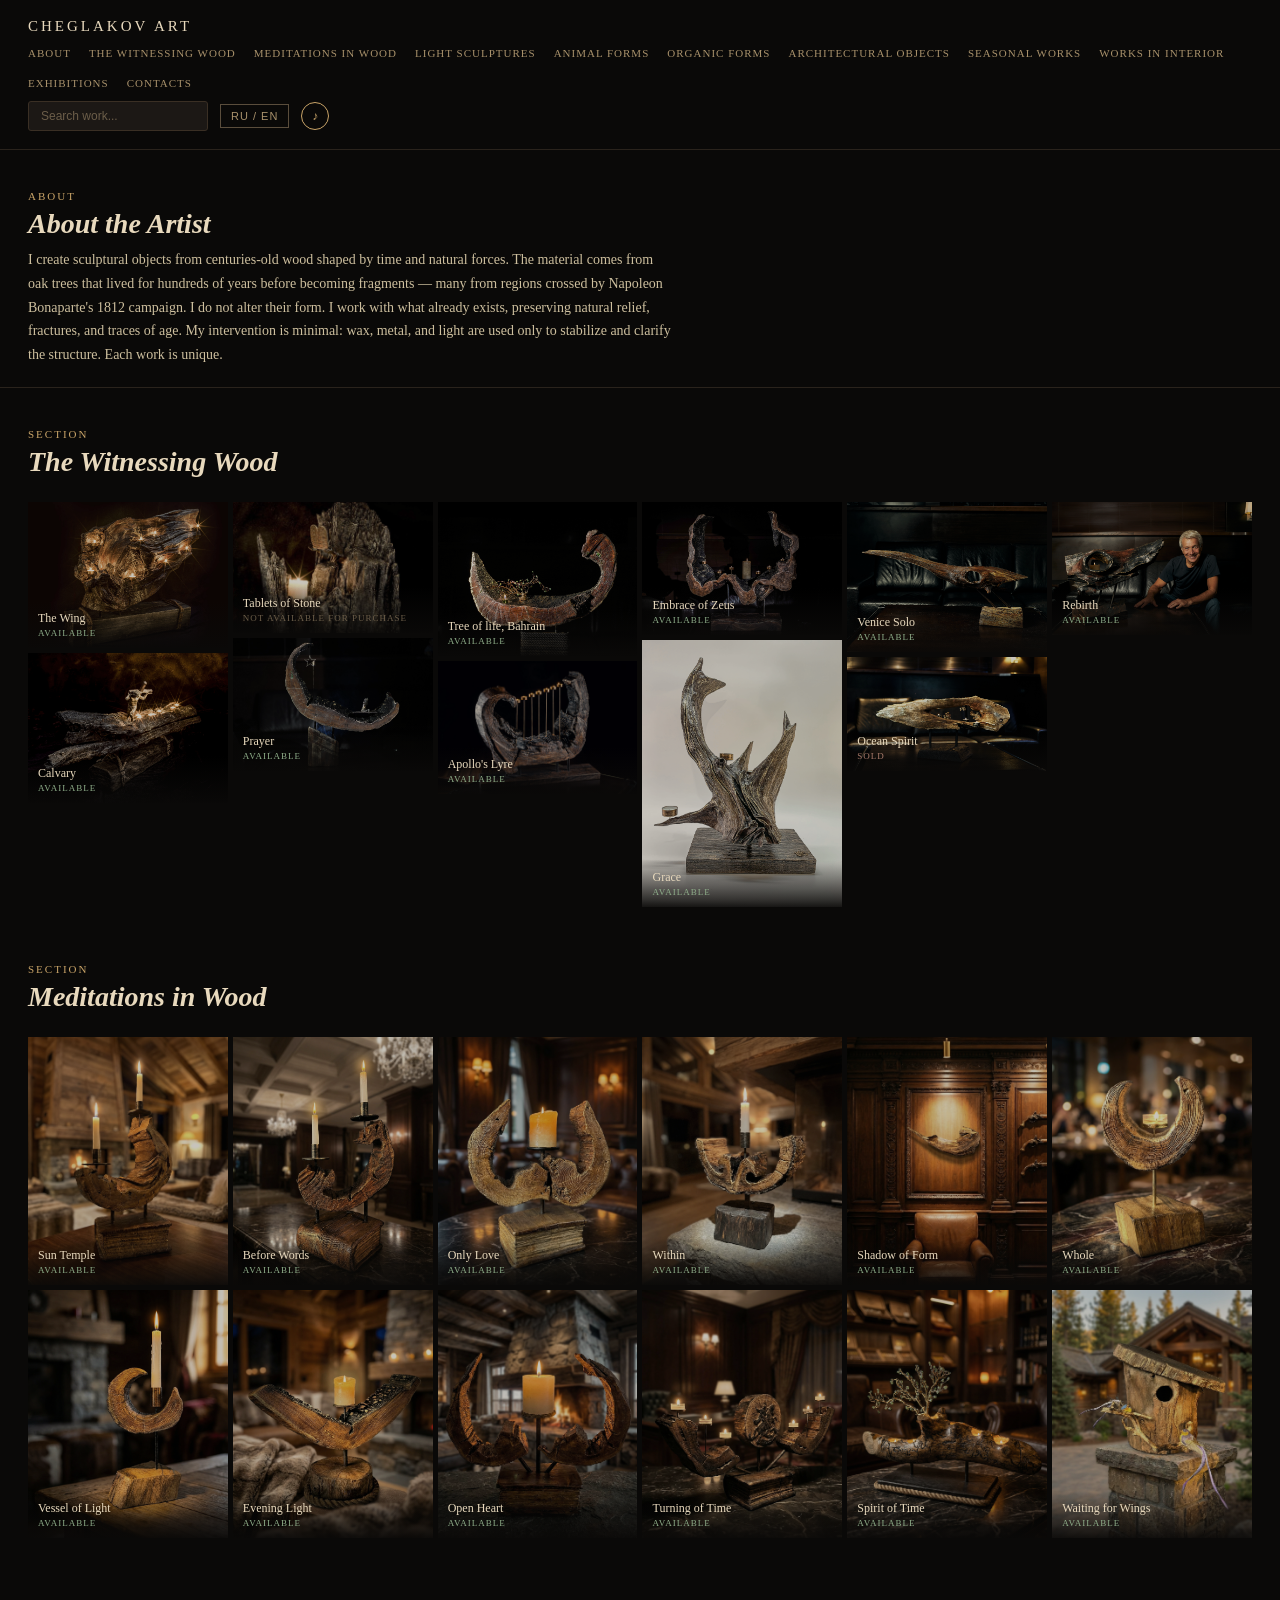
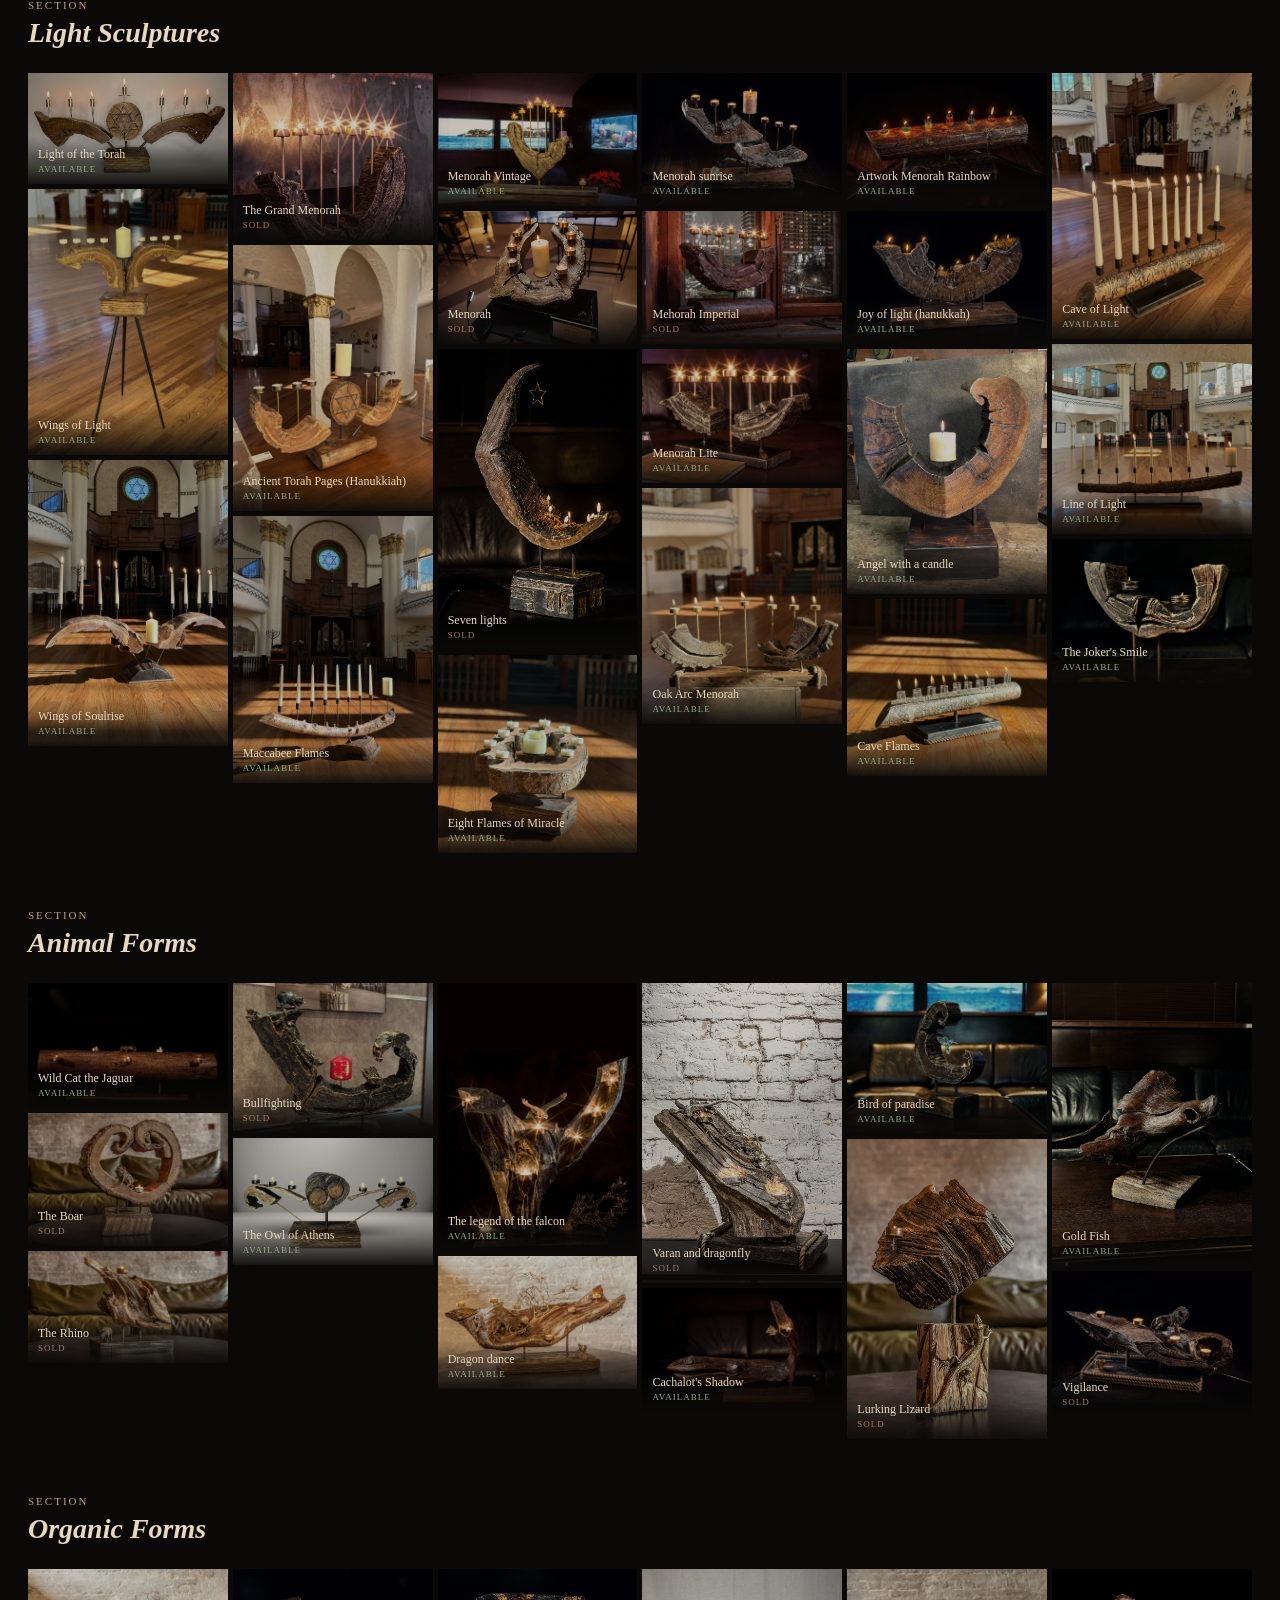
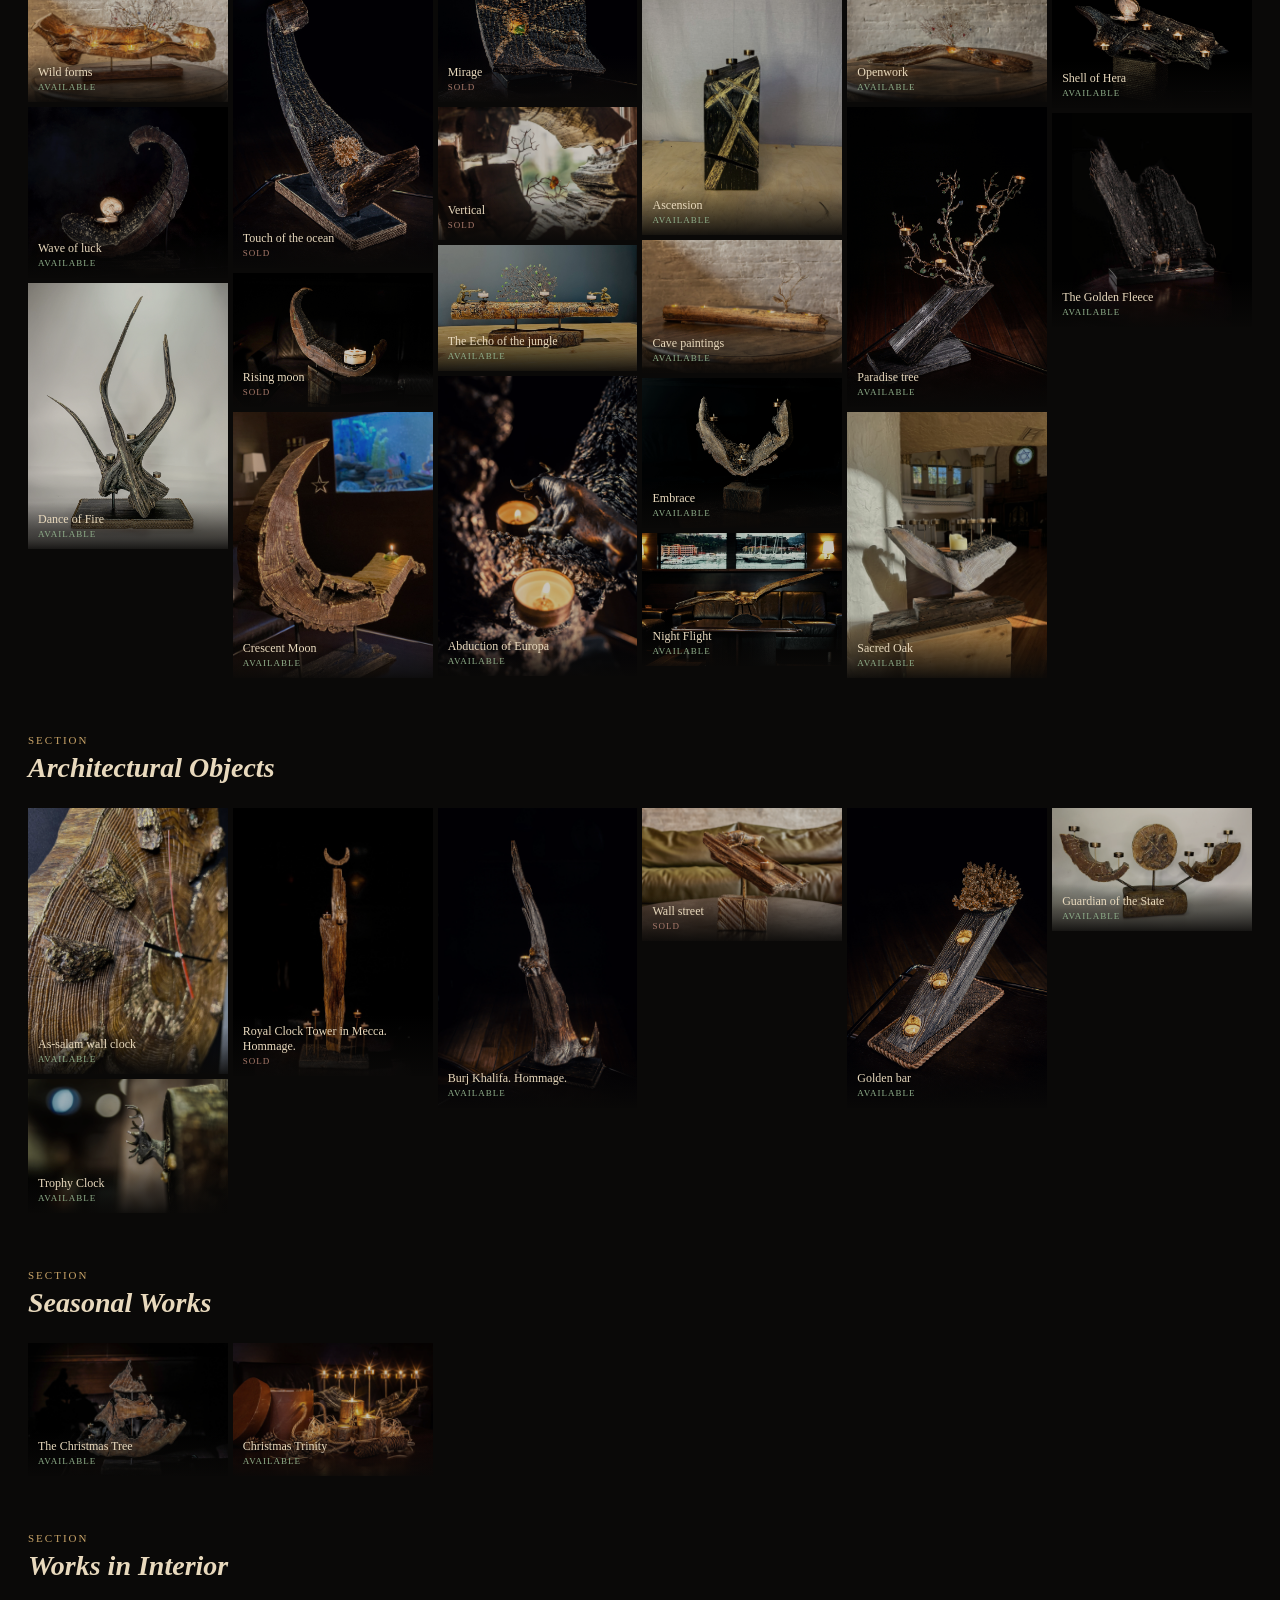
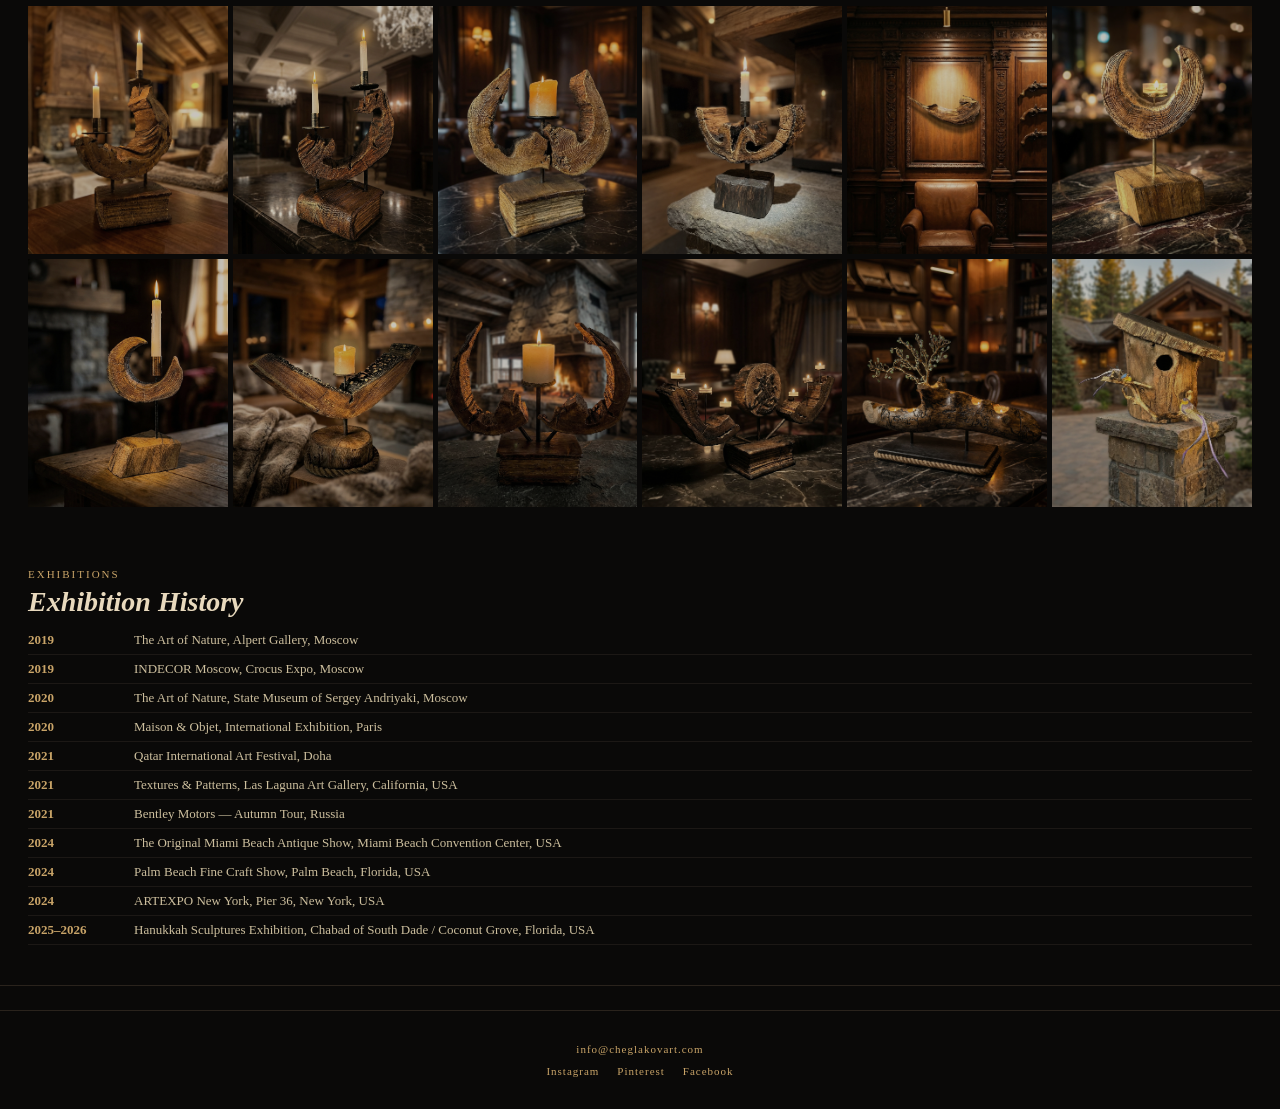
==== commit b9174754: "Fix mobile nav taking up half the screen — scroll horizontally instead of wrapping 11 section links " ====
--- a/prototype-museum-noir.html
+++ b/prototype-museum-noir.html
@@ -66,7 +66,8 @@
   @media (max-width: 768px) {
     .tile-grid { column-count:3; column-gap:3px; padding:10px; }
     .tile { margin-bottom:3px; }
-    nav { order:3; width:100%; justify-content:center; }
+    nav { order:3; width:100%; flex-wrap:nowrap; overflow-x:auto; justify-content:flex-start; -webkit-overflow-scrolling:touch; padding-bottom:4px; }
+    nav a { flex-shrink:0; }
     #search { width:130px; }
   }
 </style>
@@ -98,7 +99,7 @@
       <div class="tile-grid">
         <div class="tile" data-title="the wing" onclick="openCard(this)"
              data-en="Carved from the branch of a 300-year-old oak, this sculpture combines spiritual symbolism with documented historical context. The tree grew along Napoleon Bonaparte’s 1812 campaign route. With candles lit, the form transforms into a luminous, celestial presence." data-ru="Естественная часть ветви 300-летнего дуба, эта скульптура соединяет духовную символику с документированным историческим контекстом. Дерево росло вдоль маршрута кампании Наполеона Бонапарта 1812 года. Когда зажигаются свечи, форма превращается в светящееся, почти небесное присутствие. Размеры: 101 × 43 × 81 см" data-status-en="Available" data-status-ru="В наличии"
-             data-dims="39.8 × 16.9 × 31.9 in" data-images="[&quot;images/the-wing.jpg&quot;, &quot;images/the-wing-2.jpg&quot;, &quot;images/the-wing-3.jpg&quot;]">
+             data-dims="39.8 × 16.9 × 31.9 in" data-images="[&quot;images/the-wing.jpg&quot;, &quot;images/the-wing-2.jpg&quot;, &quot;images/the-wing-3.jpg&quot;, &quot;images/the-wing-4.jpg&quot;]">
           <img src="images/the-wing.jpg" alt="The Wing" loading="lazy">
           <div class="tile-overlay">
             <div class="tile-title">The Wing</div>
@@ -107,7 +108,7 @@
         </div>
         <div class="tile" data-title="calvary" onclick="openCard(this)"
              data-en="Carved from a 300-year-old Russian oak, Calvary depicts the moment of Christ carrying the cross. The wood originates from a region crossed by Napoleon’s troops in 1812, embedding historical depth into the material itself. A large-scale, museum-grade work where spiritual symbolism and the weight of time converge." data-ru="Создана из фрагмента 300-летнего дуба, работа Calvary передаёт момент несения креста. Дерево происходит из региона, через который проходили войска Наполеона в 1812 году, что добавляет историческую глубину самому материалу. Крупномасштабная, музейного уровня работа, в которой сходятся духовный символизм и вес времени. Размеры: 50 × 170 × 70 см" data-status-en="Available" data-status-ru="В наличии"
-             data-dims="19.7 × 66.9 × 27.6 in" data-images="[&quot;images/calvary.jpg&quot;, &quot;images/calvary-2.jpg&quot;, &quot;images/calvary-3.jpg&quot;, &quot;images/calvary-4.jpg&quot;]">
+             data-dims="19.7 × 66.9 × 27.6 in" data-images="[&quot;images/calvary.jpg&quot;, &quot;images/calvary-2.jpg&quot;, &quot;images/calvary-3.jpg&quot;, &quot;images/calvary-4.jpg&quot;, &quot;images/calvary-5.jpg&quot;]">
           <img src="images/calvary.jpg" alt="Calvary" loading="lazy">
           <div class="tile-overlay">
             <div class="tile-title">Calvary</div>
@@ -116,7 +117,7 @@
         </div>
         <div class="tile" data-title="tablets of stone" onclick="openCard(this)"
              data-en="Created from the dry trunk of a century-old spruce, this composition evokes Mount Sinai and the moment of receiving the Tablets of Stone. The natural split of the wood defines the form. A solemn, monumental work presented at the Central Synagogue of Moscow." data-ru="Созданная из сухого ствола вековой ели, эта композиция отсылает к горе Синай и моменту получения Скрижалей Завета. Естественный раскол древесины определяет форму. Монументальная работа с выраженным духовным присутствием, представлена в синагоге Chabad of South Dade, Coconut Grove, Miami. Размеры: 84 × 40 × 110 см" data-status-en="Not available for purchase" data-status-ru="Не продаётся"
-             data-dims="33.1 × 15.7 × 43.3 in" data-images="[&quot;images/tablets-of-stone.jpg&quot;]">
+             data-dims="33.1 × 15.7 × 43.3 in" data-images="[&quot;images/tablets-of-stone.jpg&quot;, &quot;images/tablets-of-stone-2.jpg&quot;]">
           <img src="images/tablets-of-stone.jpg" alt="Tablets of Stone" loading="lazy">
           <div class="tile-overlay">
             <div class="tile-title">Tablets of Stone</div>
@@ -125,7 +126,7 @@
         </div>
         <div class="tile" data-title="prayer" onclick="openCard(this)"
              data-en="A compact sculptural object centered on stillness and inward focus. The composition relies on simplicity and natural texture rather than symbolism." data-ru="Компактный скульптурный объект, сосредоточенный на тишине и внутреннем внимании. Композиция опирается на простоту и природную текстуру, избегая прямой символики. Размеры: 64 × 25 × 69 см" data-status-en="Available" data-status-ru="В наличии"
-             data-dims="25 × 10 × 27 in" data-images="[&quot;images/prayer.jpg&quot;, &quot;images/prayer-2.jpg&quot;]">
+             data-dims="25 × 10 × 27 in" data-images="[&quot;images/prayer.jpg&quot;, &quot;images/prayer-2.jpg&quot;, &quot;images/prayer-3.jpg&quot;]">
           <img src="images/prayer.jpg" alt="Prayer" loading="lazy">
           <div class="tile-overlay">
             <div class="tile-title">Prayer</div>
@@ -134,7 +135,7 @@
         </div>
         <div class="tile" data-title="tree of life, bahrain" onclick="openCard(this)"
              data-en="Inspired by the legendary Tree of Life in Bahrain, this sculpture speaks to endurance and quiet strength. The oak trunk, hollowed by time and struck by lightning, retains its raw natural relief. Gold leaf, coral elements, and soft candlelight create a calm, steady glow that emphasizes resilience rather than spectacle." data-ru="Вдохновлённая легендарным Древом жизни в Бахрейне, эта скульптура говорит о стойкости и тихой силе. Дубовый ствол, опустошённый временем и поражённый молнией, сохраняет свой естественный рельеф. Золотая фольга, коралловые элементы и мягкий свет свечей создают спокойное, устойчивое сияние, подчёркивающее выносливость, а не эффектность. Размеры: 76 × 33 × 71 см" data-status-en="Available" data-status-ru="В наличии"
-             data-dims="30 × 13 × 28 in" data-images="[&quot;images/tree-of-life-bahrain.jpg&quot;, &quot;images/tree-of-life-bahrain-2.jpg&quot;]">
+             data-dims="30 × 13 × 28 in" data-images="[&quot;images/tree-of-life-bahrain.jpg&quot;, &quot;images/tree-of-life-bahrain-2.jpg&quot;, &quot;images/tree-of-life-bahrain-3.jpg&quot;]">
           <img src="images/tree-of-life-bahrain.jpg" alt="Tree of life, Bahrain" loading="lazy">
           <div class="tile-overlay">
             <div class="tile-title">Tree of life, Bahrain</div>
@@ -143,7 +144,7 @@
         </div>
         <div class="tile" data-title="apollo's lyre" onclick="openCard(this)"
              data-en="A naturally sculpted oak fragment forms the silhouette of a lyre. Seven vertical brass elements rise like strings, each crowned with candlelight. The contrast between raw wood and precise metal creates a dialogue between nature and classical order." data-ru="Естественно сформированный фрагмент дуба образует силуэт лиры. Семь вертикальных латунных элементов поднимаются подобно струнам, каждая из которых завершается огнём свечи. Контраст между необработанной древесиной и точной металлической структурой создаёт диалог между природой и классическим порядком. Размеры: 84 × 20 × 71 см" data-status-en="Available" data-status-ru="В наличии"
-             data-dims="33 × 8 × 28 in" data-images="[&quot;images/apollo-s-lyre.jpg&quot;, &quot;images/apollo-s-lyre-2.jpg&quot;]">
+             data-dims="33 × 8 × 28 in" data-images="[&quot;images/apollo-s-lyre.jpg&quot;, &quot;images/apollo-s-lyre-2.jpg&quot;, &quot;images/apollo-s-lyre-3.jpg&quot;]">
           <img src="images/apollo-s-lyre.jpg" alt="Apollo's Lyre" loading="lazy">
           <div class="tile-overlay">
             <div class="tile-title">Apollo's Lyre</div>
@@ -152,7 +153,7 @@
         </div>
         <div class="tile" data-title="embrace of zeus" onclick="openCard(this)"
              data-en="Formed from the base of a 300-year-old oak struck by lightning. The burned relief and curved fragments create an open, mythic silhouette associated with Zeus. Candlelight reveals internal tension and latent energy within the wood." data-ru="Создана из основания 300-летнего дуба, поражённого молнией. Обожжённый рельеф и изогнутые фрагменты формируют открытую мифическую форму, ассоциирующуюся с образом Зевса. Свет свечей раскрывает внутреннее напряжение и скрытую энергию древесины. Размеры: 94 × 33 × 99 см" data-status-en="Available" data-status-ru="В наличии"
-             data-dims="37 × 13 × 39 in" data-images="[&quot;images/embrace-of-zeus.jpg&quot;, &quot;images/embrace-of-zeus-2.jpg&quot;, &quot;images/embrace-of-zeus-3.jpg&quot;, &quot;images/embrace-of-zeus-4.jpg&quot;, &quot;images/embrace-of-zeus-5.jpg&quot;, &quot;images/embrace-of-zeus-6.jpg&quot;]">
+             data-dims="37 × 13 × 39 in" data-images="[&quot;images/embrace-of-zeus.jpg&quot;, &quot;images/embrace-of-zeus-2.jpg&quot;, &quot;images/embrace-of-zeus-3.jpg&quot;, &quot;images/embrace-of-zeus-4.jpg&quot;, &quot;images/embrace-of-zeus-5.jpg&quot;, &quot;images/embrace-of-zeus-6.jpg&quot;, &quot;images/embrace-of-zeus-7.jpg&quot;]">
           <img src="images/embrace-of-zeus.jpg" alt="Embrace of Zeus" loading="lazy">
           <div class="tile-overlay">
             <div class="tile-title">Embrace of Zeus</div>
@@ -170,7 +171,7 @@
         </div>
         <div class="tile" data-title="venice solo" onclick="openCard(this)"
              data-en="A sculptural composition built around rhythm, balance, and architectural silence. The aged oak surface retains traces of time, while the vertical structure recalls the cadence of Venetian facades." data-ru="Скульптурная композиция, построенная на ритме, равновесии и архитектурной тишине. Создана из фрагмента ветви с естественными формами и минимальным вмешательством. Поверхность старого дуба сохраняет следы времени, а вертикальная структура отсылает к ритму венецианских фасадов. Сдержанная работа с ясным, собранным присутствием. Размеры: 71 × 18 × 38 см" data-status-en="Available" data-status-ru="В наличии"
-             data-dims="28 × 7 × 15 in" data-images="[&quot;images/venice-solo.jpg&quot;, &quot;images/venice-solo-2.jpg&quot;]">
+             data-dims="28 × 7 × 15 in" data-images="[&quot;images/venice-solo.jpg&quot;, &quot;images/venice-solo-2.jpg&quot;, &quot;images/venice-solo-3.jpg&quot;]">
           <img src="images/venice-solo.jpg" alt="Venice Solo" loading="lazy">
           <div class="tile-overlay">
             <div class="tile-title">Venice Solo</div>
@@ -179,7 +180,7 @@
         </div>
         <div class="tile" data-title="ocean spirit" onclick="openCard(this)"
              data-en="Formed from naturally shaped oak, this work evokes the mass and calm movement of water. The sculpture reads as a quiet presence rather than a literal image." data-ru="Созданная из естественно сформированного дуба, эта работа передаёт массу и спокойное движение воды. Скульптура воспринимается не как образ, а как состояние — тихое, устойчивое присутствие. Размеры: 81 × 18 × 30 см" data-status-en="Sold" data-status-ru="Продано"
-             data-dims="32 x 7 x 12 in" data-images="[&quot;images/ocean-spirit.jpg&quot;, &quot;images/ocean-spirit-2.jpg&quot;, &quot;images/ocean-spirit-3.jpg&quot;, &quot;images/ocean-spirit-4.jpg&quot;]">
+             data-dims="32 x 7 x 12 in" data-images="[&quot;images/ocean-spirit.jpg&quot;, &quot;images/ocean-spirit-2.jpg&quot;, &quot;images/ocean-spirit-3.jpg&quot;, &quot;images/ocean-spirit-4.jpg&quot;, &quot;images/ocean-spirit-5.jpg&quot;]">
           <img src="images/ocean-spirit.jpg" alt="Ocean Spirit" loading="lazy">
           <div class="tile-overlay">
             <div class="tile-title">Ocean Spirit</div>
@@ -188,7 +189,7 @@
         </div>
         <div class="tile" data-title="rebirth" onclick="openCard(this)"
              data-en="This piece is crafted from a preserved outer section of a three-hundred-year-old oak tree. All the inner wood had long since turned to dust, leaving only the resilient outer shell shaped by time and nature. Its flowing contours hint at the form of a fantastical creature emerging from the past, brought to life by the warm glow of candlelight. The structure of the head, the relief, the natural lines and openings are untouched nature’s work. The surface is treated with wax and subtle gilding, revealing the depth of the ancient oak and emphasizing its sculptural plasticity." data-ru="Работа выполнена из сохранённой части ветви 300-летнего дуба. Внутренняя часть дерева со временем превратилась в пыль, оставив лишь прочную внешнюю форму, сформированную природой. Плавные линии напоминают силуэт фантастического существа, словно возникающего из прошлого и оживающего в тёплом свете свечи. Структура, рельеф и естественные линии остаются нетронутыми, без вмешательства. Поверхность обработана воском и тонкими золотыми акцентами, раскрывающими глубину старой древесины. Размеры: 69 × 25 × 56 см" data-status-en="Available" data-status-ru="В наличии"
-             data-dims="27 × 10 × 22 in" data-images="[&quot;images/rebirth.jpg&quot;, &quot;images/rebirth-2.jpg&quot;, &quot;images/rebirth-3.jpg&quot;]">
+             data-dims="27 × 10 × 22 in" data-images="[&quot;images/rebirth.jpg&quot;, &quot;images/rebirth-2.jpg&quot;, &quot;images/rebirth-3.jpg&quot;, &quot;images/rebirth-4.jpg&quot;]">
           <img src="images/rebirth.jpg" alt="Rebirth" loading="lazy">
           <div class="tile-overlay">
             <div class="tile-title">Rebirth</div>
@@ -204,7 +205,7 @@
       <div class="tile-grid">
         <div class="tile" data-title="sun temple" onclick="openCard(this)"
              data-en="Wood Art Object for Luxury Interior Sculptural wood art from 300-year-old oak. Form holds light like a sacred space. Handcrafted art object for luxury homes and private collections." data-ru="Форма удерживает свет как в замкнутом пространстве. Тишина и тепло собираются в едином центре." data-status-en="Available" data-status-ru="В наличии"
-             data-dims="14 × 10 × 20 in" data-images="[&quot;images/sun-temple.jpg&quot;]">
+             data-dims="14 × 10 × 20 in" data-images="[&quot;images/sun-temple.jpg&quot;, &quot;images/sun-temple-2.jpg&quot;]">
           <img src="images/sun-temple.jpg" alt="Sun Temple" loading="lazy">
           <div class="tile-overlay">
             <div class="tile-title">Sun Temple</div>
@@ -213,7 +214,7 @@
         </div>
         <div class="tile" data-title="vessel of light" onclick="openCard(this)"
              data-en="Vessel of Light — Wood Art Sculpture for Interior Wood art object from ancient oak. Form as a vessel where light is present, not just illuminating. Handcrafted for luxury interiors and private collections." data-ru="Форма как чаша, в которой возникает свет. Свет не освещает — он присутствует." data-status-en="Available" data-status-ru="В наличии"
-             data-dims="8 × 33 × 55 in" data-images="[&quot;images/vessel-of-light.jpg&quot;]">
+             data-dims="8 × 33 × 55 in" data-images="[&quot;images/vessel-of-light.jpg&quot;, &quot;images/vessel-of-light-2.jpg&quot;]">
           <img src="images/vessel-of-light.jpg" alt="Vessel of Light" loading="lazy">
           <div class="tile-overlay">
             <div class="tile-title">Vessel of Light</div>
@@ -222,7 +223,7 @@
         </div>
         <div class="tile" data-title="before words" onclick="openCard(this)"
              data-en="Before Words — Wood Art Sculpture for Luxury Interior Two forms leaning toward each other. Handcrafted wood sculpture from 300-year-old oak. A unique art object where meaning emerges in the pause before words." data-ru="Две формы склоняются друг к другу. Смысл возникает в паузе перед словами." data-status-en="Available" data-status-ru="В наличии"
-             data-dims="12 × 12 × 18 in" data-images="[&quot;images/before-words.jpg&quot;]">
+             data-dims="12 × 12 × 18 in" data-images="[&quot;images/before-words.jpg&quot;, &quot;images/before-words-2.jpg&quot;]">
           <img src="images/before-words.jpg" alt="Before Words" loading="lazy">
           <div class="tile-overlay">
             <div class="tile-title">Before Words</div>
@@ -231,7 +232,7 @@
         </div>
         <div class="tile" data-title="evening light" onclick="openCard(this)"
              data-en="Evening Light — Wood Art Object for Luxury Home Wood sculpture from 300-year-old oak. Soft light, quiet completion. A handcrafted art object that holds the feeling of evening in any luxury interior." data-ru="Свет становится мягким и спокойным. Форма удерживает состояние завершения. Дуб, возраст до 300 лет" data-status-en="Available" data-status-ru="В наличии"
-             data-dims="22 × 10 × 16 in" data-images="[&quot;images/evening-light.jpg&quot;]">
+             data-dims="22 × 10 × 16 in" data-images="[&quot;images/evening-light.jpg&quot;, &quot;images/evening-light-2.jpg&quot;]">
           <img src="images/evening-light.jpg" alt="Evening Light" loading="lazy">
           <div class="tile-overlay">
             <div class="tile-title">Evening Light</div>
@@ -249,7 +250,7 @@
         </div>
         <div class="tile" data-title="open heart" onclick="openCard(this)"
              data-en="Open Heart — Wood Art Object for Luxury Interior Handcrafted wood sculpture from 300-year-old oak. Natural form, fire and wax finish. A unique art object for luxury interiors and private collections." data-ru="Форма раскрыта и направлена навстречу. Свет проходит свободно, без сопротивления. Дуб, возраст до 300 лет" data-status-en="Available" data-status-ru="В наличии"
-             data-dims="20 × 8 × 20 in" data-images="[&quot;images/open-heart.jpg&quot;]">
+             data-dims="20 × 8 × 20 in" data-images="[&quot;images/open-heart.jpg&quot;, &quot;images/open-heart-2.jpg&quot;]">
           <img src="images/open-heart.jpg" alt="Open Heart" loading="lazy">
           <div class="tile-overlay">
             <div class="tile-title">Open Heart</div>
@@ -258,7 +259,7 @@
         </div>
         <div class="tile" data-title="within" onclick="openCard(this)"
              data-en="Within — Wood Art Sculpture for Luxury Home Wood sculpture from ancient oak. Space concentrated inside the form. A quiet, handcrafted art object for luxury interiors and private collections." data-ru="Пространство сосредоточено внутри формы. Всё происходит в тишине." data-status-en="Available" data-status-ru="В наличии"
-             data-dims="11 × 6 × 12 in" data-images="[&quot;images/within.jpg&quot;]">
+             data-dims="11 × 6 × 12 in" data-images="[&quot;images/within.jpg&quot;, &quot;images/within-2.jpg&quot;]">
           <img src="images/within.jpg" alt="Within" loading="lazy">
           <div class="tile-overlay">
             <div class="tile-title">Within</div>
@@ -267,7 +268,7 @@
         </div>
         <div class="tile" data-title="turning of time" onclick="openCard(this)"
              data-en="Turning of Time — Wood Art Object for Luxury Office Handcrafted wood sculpture from 300-year-old oak. Form shifts with movement — time felt as a turn, not a flow. A unique art object for luxury offices and private collections." data-ru="Форма меняется при движении. Время ощущается как поворот, а не как течение." data-status-en="Available" data-status-ru="В наличии"
-             data-dims="30 × 7 × 16 in" data-images="[&quot;images/turning-of-time.jpg&quot;]">
+             data-dims="30 × 7 × 16 in" data-images="[&quot;images/turning-of-time.jpg&quot;, &quot;images/turning-of-time-2.jpg&quot;]">
           <img src="images/turning-of-time.jpg" alt="Turning of Time" loading="lazy">
           <div class="tile-overlay">
             <div class="tile-title">Turning of Time</div>
@@ -276,7 +277,7 @@
         </div>
         <div class="tile" data-title="shadow of form" onclick="openCard(this)"
              data-en="Shadow of Form — Wood Art Object for Luxury Interior Wall-mounted wood sculpture from 300-year-old oak root. Form emerges from the depth of the material — discovered, not designed. A unique art object for luxury homes and private clubs." data-ru="Форма возникает из глубины материала. Она не задана, а обнаружена. Корень, Дуб возраст до 300 лет" data-status-en="Available" data-status-ru="В наличии"
-             data-dims="26 × 12 × 8 in" data-images="[&quot;images/shadow-of-form.jpg&quot;]">
+             data-dims="26 × 12 × 8 in" data-images="[&quot;images/shadow-of-form.jpg&quot;, &quot;images/shadow-of-form-2.jpg&quot;]">
           <img src="images/shadow-of-form.jpg" alt="Shadow of Form" loading="lazy">
           <div class="tile-overlay">
             <div class="tile-title">Shadow of Form</div>
@@ -285,7 +286,7 @@
         </div>
         <div class="tile" data-title="spirit of time" onclick="openCard(this)"
              data-en="Spirit of Time — Wood Art Object for Luxury Interior Wood sculpture from ancient spruce with natural bark beetle traces. Time preserved in the structure of the wood. A unique art object for luxury interiors and private collections." data-ru="Следы времени сохраняются в структуре дерева. Форма становится носителем памяти." data-status-en="Available" data-status-ru="В наличии"
-             data-dims="35 × 10 × 24 in" data-images="[&quot;images/spirit-of-time.jpg&quot;]">
+             data-dims="35 × 10 × 24 in" data-images="[&quot;images/spirit-of-time.jpg&quot;, &quot;images/spirit-of-time-2.jpg&quot;]">
           <img src="images/spirit-of-time.jpg" alt="Spirit of Time" loading="lazy">
           <div class="tile-overlay">
             <div class="tile-title">Spirit of Time</div>
@@ -319,7 +320,7 @@
       <div class="tile-grid">
         <div class="tile" data-title="light of the torah" onclick="openCard(this)"
              data-en="This sculptural Hanukkiah is crafted from a 300-year-old dry oak from Russia. The wings are shaped from the preserved outer part of the trunk, while the central disk with the Star of David is carved from a branch cross-section. The candles are placed in a classic Hanukkiah arrangement, with the central candle set on a stand inspired by a traditional Jewish hat. The base resembles a symbolic Torah made from solid oak. These ancient oaks grew in regions of Russia where Napoleon’s troops passed in 1812, giving the wood a remarkable historical resonance. Lit candles enhance the sculpture’s atmosphere, highlighting the natural beauty of the oak and the spiritual symbolism of the piece." data-ru="Эта скульптурная ханукия создана из 300-летнего сухого дуба из России. Крылья сформированы из внешней части ствола, а центральный диск со звездой Давида вырезан из спила ветви того же дерева. Свечи расположены в классической композиции ханукии, с центральной свечой, установленной на подставке, вдохновлённой традиционным еврейским головным убором. Основание отсылает к символическому образу Торы. Древесина происходит из регионов России, где проходили войска Наполеона в 1812 году, придавая материалу историческую глубину. Зажжённые свечи усиливают атмосферу работы, раскрывая природную красоту дуба и духовную символику. Размеры: 109 × 25 × 43 см" data-status-en="Available" data-status-ru="В наличии"
-             data-dims="43 x 10 x 17 in" data-images="[&quot;images/light-of-the-torah.jpg&quot;, &quot;images/light-of-the-torah-2.jpg&quot;, &quot;images/light-of-the-torah-3.jpg&quot;]">
+             data-dims="43 x 10 x 17 in" data-images="[&quot;images/light-of-the-torah.jpg&quot;, &quot;images/light-of-the-torah-2.jpg&quot;, &quot;images/light-of-the-torah-3.jpg&quot;, &quot;images/light-of-the-torah-4.jpg&quot;]">
           <img src="images/light-of-the-torah.jpg" alt="Light of the Torah" loading="lazy">
           <div class="tile-overlay">
             <div class="tile-title">Light of the Torah</div>
@@ -328,7 +329,7 @@
         </div>
         <div class="tile" data-title="wings of light" onclick="openCard(this)"
              data-en="Created from a 300-year-old oak, this work unites sacred text and light. Carved wings rise from a base shaped like ancient Torah pages, forming a full Hanukkiah with an elevated shamash. The piece functions equally as sculpture and ritual object, emphasizing illumination, memory, and continuity." data-ru="Созданная из 300-летнего дуба, эта работа объединяет священный текст и свет. Резные крылья поднимаются из основания, напоминающего древние страницы Торы, образуя ханукию с возвышенным шамашем. Работа одновременно существует как скульптура и как ритуальный объект, подчёркивая темы света, памяти и непрерывности. Размеры: —" data-status-en="Available" data-status-ru="В наличии"
-             data-dims="—" data-images="[&quot;images/wings-of-light.jpg&quot;, &quot;images/wings-of-light-2.jpg&quot;, &quot;images/wings-of-light-3.jpg&quot;, &quot;images/wings-of-light-4.jpg&quot;, &quot;images/wings-of-light-5.jpg&quot;]">
+             data-dims="—" data-images="[&quot;images/wings-of-light.jpg&quot;, &quot;images/wings-of-light-2.jpg&quot;, &quot;images/wings-of-light-3.jpg&quot;, &quot;images/wings-of-light-4.jpg&quot;, &quot;images/wings-of-light-5.jpg&quot;, &quot;images/wings-of-light-6.jpg&quot;]">
           <img src="images/wings-of-light.jpg" alt="Wings of Light" loading="lazy">
           <div class="tile-overlay">
             <div class="tile-title">Wings of Light</div>
@@ -337,7 +338,7 @@
         </div>
         <div class="tile" data-title="wings of soulrise" onclick="openCard(this)"
              data-en="Two mirrored fragments of a 300-year-old oak form a pair of wings, with the shamash rising gently between them. The composition functions as a Hanukkiah, where light ascends through form. Gold and wax finishes highlight the depth of the aged wood, reinforcing the upward motion of the piece." data-ru="Два зеркально расположенных фрагмента 300-летнего дуба образуют пару крыльев, между которыми мягко поднимается шамаш. Композиция функционирует как ханукия, где свет поднимается через форму. Золото и восковое покрытие подчёркивают глубину старой древесины, усиливая восходящее движение композиции. Размеры: 89 × 20 × 58 см" data-status-en="Available" data-status-ru="В наличии"
-             data-dims="35 × 8 × 23 in" data-images="[&quot;images/wings-of-soulrise.jpg&quot;, &quot;images/wings-of-soulrise-2.jpg&quot;, &quot;images/wings-of-soulrise-3.jpg&quot;, &quot;images/wings-of-soulrise-4.jpg&quot;, &quot;images/wings-of-soulrise-5.jpg&quot;, &quot;images/wings-of-soulrise-6.jpg&quot;]">
+             data-dims="35 × 8 × 23 in" data-images="[&quot;images/wings-of-soulrise.jpg&quot;, &quot;images/wings-of-soulrise-2.jpg&quot;, &quot;images/wings-of-soulrise-3.jpg&quot;, &quot;images/wings-of-soulrise-4.jpg&quot;, &quot;images/wings-of-soulrise-5.jpg&quot;, &quot;images/wings-of-soulrise-6.jpg&quot;, &quot;images/wings-of-soulrise-7.jpg&quot;]">
           <img src="images/wings-of-soulrise.jpg" alt="Wings of Soulrise" loading="lazy">
           <div class="tile-overlay">
             <div class="tile-title">Wings of Soulrise</div>
@@ -346,7 +347,7 @@
         </div>
         <div class="tile" data-title="the grand menorah" onclick="openCard(this)"
              data-en="Sculpted from a fallen piece of centuries-old oak, this menorah uses a natural split in the wood to create a wing-like silhouette. Brass candle holders rise vertically, forming a clear ceremonial structure. A restrained ritual object with strong architectural presence." data-ru="Созданная из фрагмента упавшего векового дуба. Эта менора использует естественный форму среза ствола. Латунные подсвечники поднимаются вертикально, создавая чёткую, почти архитектурную ритуальную структуру. Размеры: 46 × 15 × 51 см" data-status-en="Sold" data-status-ru="Продано"
-             data-dims="18 × 6 × 20 in" data-images="[&quot;images/the-grand-menorah.jpg&quot;]">
+             data-dims="18 × 6 × 20 in" data-images="[&quot;images/the-grand-menorah.jpg&quot;, &quot;images/the-grand-menorah-2.jpg&quot;]">
           <img src="images/the-grand-menorah.jpg" alt="The Grand Menorah" loading="lazy">
           <div class="tile-overlay">
             <div class="tile-title">The Grand Menorah</div>
@@ -355,7 +356,7 @@
         </div>
         <div class="tile" data-title="ancient torah pages (hanukkiah)" onclick="openCard(this)"
              data-en="Carved from a 300-year-old oak grown on historic land crossed by Napoleon’s troops. The form recalls an ancient prayer book, with candlelight rising above the carved surface. A compact yet symbolically dense ritual sculpture." data-ru="Создана из 300-летнего дуба, выросшего на исторической земле, по которой проходили войска Наполеона. Форма напоминает древнюю молитвенную книгу, из которой поднимается свет свечей. Компактная, но насыщенная символикой ритуальная скульптура. Размеры: 81 × 18 × 41 см" data-status-en="Available" data-status-ru="В наличии"
-             data-dims="32 × 7 × 16 in" data-images="[&quot;images/ancient-torah-pages-hanukkiah.jpg&quot;, &quot;images/ancient-torah-pages-hanukkiah-2.jpg&quot;, &quot;images/ancient-torah-pages-hanukkiah-3.jpg&quot;, &quot;images/ancient-torah-pages-hanukkiah-4.jpg&quot;]">
+             data-dims="32 × 7 × 16 in" data-images="[&quot;images/ancient-torah-pages-hanukkiah.jpg&quot;, &quot;images/ancient-torah-pages-hanukkiah-2.jpg&quot;, &quot;images/ancient-torah-pages-hanukkiah-3.jpg&quot;, &quot;images/ancient-torah-pages-hanukkiah-4.jpg&quot;, &quot;images/ancient-torah-pages-hanukkiah-5.jpg&quot;]">
           <img src="images/ancient-torah-pages-hanukkiah.jpg" alt="Ancient Torah Pages (Hanukkiah)" loading="lazy">
           <div class="tile-overlay">
             <div class="tile-title">Ancient Torah Pages (Hanukkiah)</div>
@@ -364,7 +365,7 @@
         </div>
         <div class="tile" data-title="maccabee flames" onclick="openCard(this)"
              data-en="Crafted from a fallen spruce trunk marked by bark beetle patterns resembling ancient inscriptions. Nine candle holders form a traditional Hanukkiah structure, with the shamash positioned forward. A work bridging natural history and Jewish memory." data-ru="Создана из естественной формы ствола ели, поверхность которого покрыта следами короеда, напоминающими древние письмена. Девять подсвечников формируют традиционную структуру ханукии, с вынесенным вперёд шамашем. Работа соединяет природную историю и еврейскую память. Размеры: 104 × 28 × 46 см" data-status-en="Available" data-status-ru="В наличии"
-             data-dims="41 × 11 × 18 in" data-images="[&quot;images/maccabee-flames.jpg&quot;, &quot;images/maccabee-flames-2.jpg&quot;, &quot;images/maccabee-flames-3.jpg&quot;, &quot;images/maccabee-flames-4.jpg&quot;, &quot;images/maccabee-flames-5.jpg&quot;, &quot;images/maccabee-flames-6.jpg&quot;, &quot;images/maccabee-flames-7.jpg&quot;]">
+             data-dims="41 × 11 × 18 in" data-images="[&quot;images/maccabee-flames.jpg&quot;, &quot;images/maccabee-flames-2.jpg&quot;, &quot;images/maccabee-flames-3.jpg&quot;, &quot;images/maccabee-flames-4.jpg&quot;, &quot;images/maccabee-flames-5.jpg&quot;, &quot;images/maccabee-flames-6.jpg&quot;, &quot;images/maccabee-flames-7.jpg&quot;, &quot;images/maccabee-flames-8.jpg&quot;]">
           <img src="images/maccabee-flames.jpg" alt="Maccabee Flames" loading="lazy">
           <div class="tile-overlay">
             <div class="tile-title">Maccabee Flames</div>
@@ -373,7 +374,7 @@
         </div>
         <div class="tile" data-title="menorah vintage" onclick="openCard(this)"
              data-en="A restrained menorah built from aged oak with a patina shaped by time. The form carries a sense of continuity, where use and memory are held within the material itself." data-ru="Сдержанная менора, выполненная из древнего дуба с патиной, сформированной временем. Форма несёт ощущение непрерывности, где следы использования и память материала остаются внутри самой древесины. Размеры: 74 × 20 × 58 см" data-status-en="Available" data-status-ru="В наличии"
-             data-dims="29 × 8 × 23 in" data-images="[&quot;images/menorah-vintage.jpg&quot;]">
+             data-dims="29 × 8 × 23 in" data-images="[&quot;images/menorah-vintage.jpg&quot;, &quot;images/menorah-vintage-2.jpg&quot;]">
           <img src="images/menorah-vintage.jpg" alt="Menorah Vintage" loading="lazy">
           <div class="tile-overlay">
             <div class="tile-title">Menorah Vintage</div>
@@ -391,7 +392,7 @@
         </div>
         <div class="tile" data-title="seven lights" onclick="openCard(this)"
              data-en="A reduced, symmetrical arrangement where balance and proportion dominate. Light functions as a unifying element rather than a focal point." data-ru="Сдержанная симметричная композиция, где доминируют баланс и пропорция. Внутренняя поверхность со следами удара молнии. Свет работает как объединяющий элемент, а не как центр внимания. Размеры: 89 × 25 × 94 см" data-status-en="Sold" data-status-ru="Продано"
-             data-dims="35 × 10 × 37 in" data-images="[&quot;images/seven-lights.jpg&quot;]">
+             data-dims="35 × 10 × 37 in" data-images="[&quot;images/seven-lights.jpg&quot;, &quot;images/seven-lights-2.jpg&quot;]">
           <img src="images/seven-lights.jpg" alt="Seven lights" loading="lazy">
           <div class="tile-overlay">
             <div class="tile-title">Seven lights</div>
@@ -400,7 +401,7 @@
         </div>
         <div class="tile" data-title="eight flames of miracle" onclick="openCard(this)"
              data-en="This symbolic composition represents a Hanukkiah. The central candle rises above eight surrounding flames. The Hanukkiah is crafted from a hollow cross-section of dry birch, set above a base shaped like the golden pages of the Torah, carved from ancient oak. The structure appears to float, enhancing its spiritual character and sense of elevation." data-ru="Символическая композиция, отсылающая к ханукии. Центральная свеча возвышается над восемью, выстраивая композицию вокруг света. Объект выполнен из полого среза берёзы и установлен на основании, напоминающем раскрытые страницы Торы, вырезанные из древнего дуба. Композиция словно приподнята над основанием, усиливая ощущение духовности и восхождения. Размеры: 38 × 33 × 28 см" data-status-en="Available" data-status-ru="В наличии"
-             data-dims="15 x 13 x 11 in" data-images="[&quot;images/eight-flames-of-miracle.jpg&quot;, &quot;images/eight-flames-of-miracle-2.jpg&quot;, &quot;images/eight-flames-of-miracle-3.jpg&quot;, &quot;images/eight-flames-of-miracle-4.jpg&quot;, &quot;images/eight-flames-of-miracle-5.jpg&quot;]">
+             data-dims="15 x 13 x 11 in" data-images="[&quot;images/eight-flames-of-miracle.jpg&quot;, &quot;images/eight-flames-of-miracle-2.jpg&quot;, &quot;images/eight-flames-of-miracle-3.jpg&quot;, &quot;images/eight-flames-of-miracle-4.jpg&quot;, &quot;images/eight-flames-of-miracle-5.jpg&quot;, &quot;images/eight-flames-of-miracle-6.jpg&quot;]">
           <img src="images/eight-flames-of-miracle.jpg" alt="Eight Flames of Miracle" loading="lazy">
           <div class="tile-overlay">
             <div class="tile-title">Eight Flames of Miracle</div>
@@ -418,7 +419,7 @@
         </div>
         <div class="tile" data-title="mehorah imperial" onclick="openCard(this)"
              data-en="A more monumental menorah with a clear architectural rhythm. The weight of the oak gives the piece a grounded, ceremonial character." data-ru="Более монументальная менора с выраженным архитектурным ритмом. Масса дуба придаёт работе устойчивость и церемониальный характер. Размеры: 15 × 46 × 51 см" data-status-en="Sold" data-status-ru="Продано"
-             data-dims="6 × 18 × 20 in" data-images="[&quot;images/mehorah-imperial.jpg&quot;]">
+             data-dims="6 × 18 × 20 in" data-images="[&quot;images/mehorah-imperial.jpg&quot;, &quot;images/mehorah-imperial-2.jpg&quot;]">
           <img src="images/mehorah-imperial.jpg" alt="Mehorah Imperial" loading="lazy">
           <div class="tile-overlay">
             <div class="tile-title">Mehorah Imperial</div>
@@ -427,7 +428,7 @@
         </div>
         <div class="tile" data-title="menorah lite" onclick="openCard(this)"
              data-en="A lighter, more open variation focused on clarity and spacing. The sculpture emphasizes air and distance between elements, giving light room to breathe." data-ru="Лёгкая, более открытая вариация, построенная на ясности и расстоянии между элементами. Свет получает пространство, становясь частью структуры, а не её акцентом. Размеры: 53 × 15 × 30 см" data-status-en="Available" data-status-ru="В наличии"
-             data-dims="21 x 6 x 12 in" data-images="[&quot;images/menorah-lite.jpg&quot;]">
+             data-dims="21 x 6 x 12 in" data-images="[&quot;images/menorah-lite.jpg&quot;, &quot;images/menorah-lite-2.jpg&quot;]">
           <img src="images/menorah-lite.jpg" alt="Menorah Lite" loading="lazy">
           <div class="tile-overlay">
             <div class="tile-title">Menorah Lite</div>
@@ -436,7 +437,7 @@
         </div>
         <div class="tile" data-title="oak arc menorah" onclick="openCard(this)"
              data-en="A compact menorah carved from dense oak, where material strength defines the structure. The object feels contained and deliberate, with light acting as a quiet accent." data-ru="Компактная менора, вырезанная из плотного дуба, где прочность материала определяет форму. Объект ощущается собранным и точным, а свет действует как тихий акцент. Размеры: 90 × 25 × 33 см" data-status-en="Available" data-status-ru="В наличии"
-             data-dims="35.4 × 9.8 × 13 in" data-images="[&quot;images/oak-arc-menorah.jpg&quot;, &quot;images/oak-arc-menorah-2.jpg&quot;, &quot;images/oak-arc-menorah-3.jpg&quot;, &quot;images/oak-arc-menorah-4.jpg&quot;, &quot;images/oak-arc-menorah-5.jpg&quot;]">
+             data-dims="35.4 × 9.8 × 13 in" data-images="[&quot;images/oak-arc-menorah.jpg&quot;, &quot;images/oak-arc-menorah-2.jpg&quot;, &quot;images/oak-arc-menorah-3.jpg&quot;, &quot;images/oak-arc-menorah-4.jpg&quot;, &quot;images/oak-arc-menorah-5.jpg&quot;, &quot;images/oak-arc-menorah-6.jpg&quot;]">
           <img src="images/oak-arc-menorah.jpg" alt="Oak Arc Menorah" loading="lazy">
           <div class="tile-overlay">
             <div class="tile-title">Oak Arc Menorah</div>
@@ -445,7 +446,7 @@
         </div>
         <div class="tile" data-title="artwork menorah rainbow" onclick="openCard(this)"
              data-en="A sculptural menorah where subtle color interacts with flame. The work explores variation and harmony without disrupting the underlying form." data-ru="Скульптурная менора, в которой тонкий цвет взаимодействует с пламенем. Работа исследует вариативность и гармонию, сохраняя целостность формы. Ствол ели со следами короеда. Размеры: 58 × 15 × 25 см" data-status-en="Available" data-status-ru="В наличии"
-             data-dims="23 × 6 × 10 in" data-images="[&quot;images/artwork-menorah-rainbow.jpg&quot;, &quot;images/artwork-menorah-rainbow-2.jpg&quot;]">
+             data-dims="23 × 6 × 10 in" data-images="[&quot;images/artwork-menorah-rainbow.jpg&quot;, &quot;images/artwork-menorah-rainbow-2.jpg&quot;, &quot;images/artwork-menorah-rainbow-3.jpg&quot;]">
           <img src="images/artwork-menorah-rainbow.jpg" alt="Artwork Menorah Rainbow" loading="lazy">
           <div class="tile-overlay">
             <div class="tile-title">Artwork Menorah Rainbow</div>
@@ -454,7 +455,7 @@
         </div>
         <div class="tile" data-title="joy of light (hanukkah)" onclick="openCard(this)"
              data-en="A warm, celebratory interpretation focused on openness and glow. The sculpture emphasizes atmosphere over structure, allowing light to shape perception." data-ru="Тёплая, открытая интерпретация, построенная на свете и атмосфере. Композиция подчёркивает не структуру, а свечение, позволяя свету формировать восприятие. Размеры: 115 × 22 × 73 см" data-status-en="Available" data-status-ru="В наличии"
-             data-dims="45.3 × 8.7 × 28.7 in" data-images="[&quot;images/joy-of-light-hanukkah.jpg&quot;]">
+             data-dims="45.3 × 8.7 × 28.7 in" data-images="[&quot;images/joy-of-light-hanukkah.jpg&quot;, &quot;images/joy-of-light-hanukkah-2.jpg&quot;]">
           <img src="images/joy-of-light-hanukkah.jpg" alt="Joy of light (hanukkah)" loading="lazy">
           <div class="tile-overlay">
             <div class="tile-title">Joy of light (hanukkah)</div>
@@ -463,7 +464,7 @@
         </div>
         <div class="tile" data-title="angel with a candle" onclick="openCard(this)"
              data-en="A quiet figurative suggestion formed through posture rather than detail. Candlelight introduces a soft focal point, giving the sculpture a gentle, watchful presence." data-ru="Сдержанный намёк на фигуру, сформированный скорее позой, чем деталями. Свет свечи создаёт мягкий центр композиции, придавая работе спокойное, наблюдающее присутствие. Размеры: 46 × 25 × 51 см" data-status-en="Available" data-status-ru="В наличии"
-             data-dims="18 x 10 x 20 in" data-images="[&quot;images/angel-with-a-candle.jpg&quot;, &quot;images/angel-with-a-candle-2.jpg&quot;, &quot;images/angel-with-a-candle-3.jpg&quot;, &quot;images/angel-with-a-candle-4.jpg&quot;, &quot;images/angel-with-a-candle-5.jpg&quot;]">
+             data-dims="18 x 10 x 20 in" data-images="[&quot;images/angel-with-a-candle.jpg&quot;, &quot;images/angel-with-a-candle-2.jpg&quot;, &quot;images/angel-with-a-candle-3.jpg&quot;, &quot;images/angel-with-a-candle-4.jpg&quot;, &quot;images/angel-with-a-candle-5.jpg&quot;, &quot;images/angel-with-a-candle-6.jpg&quot;]">
           <img src="images/angel-with-a-candle.jpg" alt="Angel with a candle" loading="lazy">
           <div class="tile-overlay">
             <div class="tile-title">Angel with a candle</div>
@@ -472,7 +473,7 @@
         </div>
         <div class="tile" data-title="cave flames" onclick="openCard(this)"
              data-en="A compact form where fire becomes an internal presence. The oak absorbs light, creating depth rather than reflection." data-ru="Компактная форма, где огонь становится внутренним присутствием. Поверхность поглощает свет, создавая глубину вместо отражения. Размеры: 60 × 30 × 20 см" data-status-en="Available" data-status-ru="В наличии"
-             data-dims="23.6 × 11.8 × 7.8 in" data-images="[&quot;images/cave-flames.jpg&quot;, &quot;images/cave-flames-2.jpg&quot;, &quot;images/cave-flames-3.jpg&quot;, &quot;images/cave-flames-4.jpg&quot;, &quot;images/cave-flames-5.jpg&quot;, &quot;images/cave-flames-6.jpg&quot;, &quot;images/cave-flames-7.jpg&quot;]">
+             data-dims="23.6 × 11.8 × 7.8 in" data-images="[&quot;images/cave-flames.jpg&quot;, &quot;images/cave-flames-2.jpg&quot;, &quot;images/cave-flames-3.jpg&quot;, &quot;images/cave-flames-4.jpg&quot;, &quot;images/cave-flames-5.jpg&quot;, &quot;images/cave-flames-6.jpg&quot;, &quot;images/cave-flames-7.jpg&quot;, &quot;images/cave-flames-8.jpg&quot;]">
           <img src="images/cave-flames.jpg" alt="Cave Flames" loading="lazy">
           <div class="tile-overlay">
             <div class="tile-title">Cave Flames</div>
@@ -481,7 +482,7 @@
         </div>
         <div class="tile" data-title="cave of light" onclick="openCard(this)"
              data-en="An inward-facing composition shaped around containment and glow. Light is held rather than projected outward." data-ru="Композиция, обращённая внутрь, построенная на удержании и мягком свечении. Свет здесь не излучается наружу, а сохраняется внутри формы. Размеры: 60 × 30 × 20 см" data-status-en="Available" data-status-ru="В наличии"
-             data-dims="23.6 × 11.8 × 7.8 in" data-images="[&quot;images/cave-of-light.jpg&quot;, &quot;images/cave-of-light-2.jpg&quot;, &quot;images/cave-of-light-3.jpg&quot;, &quot;images/cave-of-light-4.jpg&quot;]">
+             data-dims="23.6 × 11.8 × 7.8 in" data-images="[&quot;images/cave-of-light.jpg&quot;, &quot;images/cave-of-light-2.jpg&quot;, &quot;images/cave-of-light-3.jpg&quot;, &quot;images/cave-of-light-4.jpg&quot;, &quot;images/cave-of-light-5.jpg&quot;]">
           <img src="images/cave-of-light.jpg" alt="Cave of Light" loading="lazy">
           <div class="tile-overlay">
             <div class="tile-title">Cave of Light</div>
@@ -490,7 +491,7 @@
         </div>
         <div class="tile" data-title="line of light" onclick="openCard(this)"
              data-en="A linear gesture carved into aged oak. Light traces the structure, emphasizing direction, rhythm, and restraint." data-ru="Плавная форма елового ствола, с узорами короеда и линейным жестом. Свет проходит вдоль формы, подчёркивая направление, ритм и сдержанность. Размеры: 127 × 30 × 15 см" data-status-en="Available" data-status-ru="В наличии"
-             data-dims="50 × 12 × 6 in" data-images="[&quot;images/line-of-light.jpg&quot;, &quot;images/line-of-light-2.jpg&quot;, &quot;images/line-of-light-3.jpg&quot;, &quot;images/line-of-light-4.jpg&quot;]">
+             data-dims="50 × 12 × 6 in" data-images="[&quot;images/line-of-light.jpg&quot;, &quot;images/line-of-light-2.jpg&quot;, &quot;images/line-of-light-3.jpg&quot;, &quot;images/line-of-light-4.jpg&quot;, &quot;images/line-of-light-5.jpg&quot;]">
           <img src="images/line-of-light.jpg" alt="Line of Light" loading="lazy">
           <div class="tile-overlay">
             <div class="tile-title">Line of Light</div>
@@ -499,7 +500,7 @@
         </div>
         <div class="tile" data-title="the joker's smile" onclick="openCard(this)"
              data-en="A rare oak cross-section shaped by time into an unexpected expression. Two candles act as luminous focal points, giving the piece a subtle, playful tension. Compact in scale, strong in character." data-ru="Редкое дубовое сечение, сформированное временем в неожиданное выражение. Две свечи становятся световыми центрами композиции, придавая работе тонкое, слегка игровое выражение. Компактная по масштабу, но сильная по характеру. Размеры: 38 × 13 × 38 см" data-status-en="Available" data-status-ru="В наличии"
-             data-dims="15 × 5 × 15 in" data-images="[&quot;images/the-joker-s-smile.jpg&quot;, &quot;images/the-joker-s-smile-2.jpg&quot;, &quot;images/the-joker-s-smile-3.jpg&quot;]">
+             data-dims="15 × 5 × 15 in" data-images="[&quot;images/the-joker-s-smile.jpg&quot;, &quot;images/the-joker-s-smile-2.jpg&quot;, &quot;images/the-joker-s-smile-3.jpg&quot;, &quot;images/the-joker-s-smile-4.jpg&quot;]">
           <img src="images/the-joker-s-smile.jpg" alt="The Joker's Smile" loading="lazy">
           <div class="tile-overlay">
             <div class="tile-title">The Joker's Smile</div>
@@ -515,7 +516,7 @@
       <div class="tile-grid">
         <div class="tile" data-title="wild cat the jaguar" onclick="openCard(this)"
              data-en="A compact animal form shaped by contrast between tension and restraint. The sculpture avoids realism, focusing instead on posture and latent energy." data-ru="Компактная форма животного, построенная на контрасте напряжения и сдержанности. Работа уходит от реализма, сосредотачиваясь на позе и скрытой энергии. Размеры: 84 × 20 × 28 см" data-status-en="Available" data-status-ru="В наличии"
-             data-dims="33 × 8 × 11 in" data-images="[&quot;images/wild-cat-the-jaguar.jpg&quot;, &quot;images/wild-cat-the-jaguar-2.jpg&quot;]">
+             data-dims="33 × 8 × 11 in" data-images="[&quot;images/wild-cat-the-jaguar.jpg&quot;, &quot;images/wild-cat-the-jaguar-2.jpg&quot;, &quot;images/wild-cat-the-jaguar-3.jpg&quot;]">
           <img src="images/wild-cat-the-jaguar.jpg" alt="Wild Cat the Jaguar" loading="lazy">
           <div class="tile-overlay">
             <div class="tile-title">Wild Cat the Jaguar</div>
@@ -560,7 +561,7 @@
         </div>
         <div class="tile" data-title="the legend of the falcon" onclick="openCard(this)"
              data-en="An elongated form emphasizing speed and elevation. The sculpture suggests flight through proportion and rhythm rather than literal depiction." data-ru="Вытянутая форма, построенная на ощущении скорости и подъёма. Скульптура передаёт полёт через ритм и пропорции, избегая прямого изображения. Размеры: 89 × 25 × 95 см" data-status-en="Available" data-status-ru="В наличии"
-             data-dims="35 × 9.8 × 37.4 in" data-images="[&quot;images/the-legend-of-the-falcon.jpg&quot;, &quot;images/the-legend-of-the-falcon-2.jpg&quot;]">
+             data-dims="35 × 9.8 × 37.4 in" data-images="[&quot;images/the-legend-of-the-falcon.jpg&quot;, &quot;images/the-legend-of-the-falcon-2.jpg&quot;, &quot;images/the-legend-of-the-falcon-3.jpg&quot;]">
           <img src="images/the-legend-of-the-falcon.jpg" alt="The legend of the falcon" loading="lazy">
           <div class="tile-overlay">
             <div class="tile-title">The legend of the falcon</div>
@@ -569,7 +570,7 @@
         </div>
         <div class="tile" data-title="dragon dance" onclick="openCard(this)"
              data-en="A dynamic composition built from twisting oak fragments. Movement unfolds vertically, guided by natural curves and internal momentum." data-ru="Динамичная композиция из скрученного фрагмента дуба. Движение разворачивается вверх, следуя естественным изгибам и внутреннему импульсу материала. Использована уцелевшая внешняя часть дуба. Размеры: 83 × 30 × 50 см" data-status-en="Available" data-status-ru="В наличии"
-             data-dims="32.6 × 11.8 × 19.6 in" data-images="[&quot;images/dragon-dance.jpg&quot;]">
+             data-dims="32.6 × 11.8 × 19.6 in" data-images="[&quot;images/dragon-dance.jpg&quot;, &quot;images/dragon-dance-2.jpg&quot;]">
           <img src="images/dragon-dance.jpg" alt="Dragon dance" loading="lazy">
           <div class="tile-overlay">
             <div class="tile-title">Dragon dance</div>
@@ -587,7 +588,7 @@
         </div>
         <div class="tile" data-title="cachalot's shadow" onclick="openCard(this)"
              data-en="A sculptural silhouette inspired by scale and depth rather than image. The darkened oak surface absorbs light, emphasizing mass and inner volume." data-ru="Скульптурный силуэт, построенный не на образе, а на ощущении масштаба и глубины. Созданный силами природы и нашедший своё место, уцелевший фрагмент дерева. Затемнённая поверхность дуба поглощает свет, усиливая массу и внутренний объём. Размеры: 102 × 25 × 40 см" data-status-en="Available" data-status-ru="В наличии"
-             data-dims="40 × 9.8 × 15.7 in" data-images="[&quot;images/cachalot-s-shadow.jpg&quot;]">
+             data-dims="40 × 9.8 × 15.7 in" data-images="[&quot;images/cachalot-s-shadow.jpg&quot;, &quot;images/cachalot-s-shadow-2.jpg&quot;]">
           <img src="images/cachalot-s-shadow.jpg" alt="Cachalot's Shadow" loading="lazy">
           <div class="tile-overlay">
             <div class="tile-title">Cachalot's Shadow</div>
@@ -596,7 +597,7 @@
         </div>
         <div class="tile" data-title="bird of paradise" onclick="openCard(this)"
              data-en="Wood Art Object for Luxury Interior A living bird of paradise transforms into crystal — suspended on a handcrafted wood sculpture from 300-year-old oak. A unique art object for luxury interiors." data-ru="Вертикальная композиция, где лёгкость и подъём определяют форму. Старая древесина сохраняет естественную асимметрию, создавая ощущение тихого восхождения. Стеклянная птица на тончайшей нити словно парит в воздухе, вращаясь от тепла свечи. Размеры: 36 × 18 × 53 см" data-status-en="Available" data-status-ru="В наличии"
-             data-dims="14 × 7 × 21 in" data-images="[&quot;images/bird-of-paradise.jpg&quot;, &quot;images/bird-of-paradise-2.jpg&quot;, &quot;images/bird-of-paradise-3.jpg&quot;]">
+             data-dims="14 × 7 × 21 in" data-images="[&quot;images/bird-of-paradise.jpg&quot;, &quot;images/bird-of-paradise-2.jpg&quot;, &quot;images/bird-of-paradise-3.jpg&quot;, &quot;images/bird-of-paradise-4.jpg&quot;]">
           <img src="images/bird-of-paradise.jpg" alt="Bird of paradise" loading="lazy">
           <div class="tile-overlay">
             <div class="tile-title">Bird of paradise</div>
@@ -605,7 +606,7 @@
         </div>
         <div class="tile" data-title="lurking lizard" onclick="openCard(this)"
              data-en="A low, grounded form suggesting stillness and alertness. The sculpture avoids detail, focusing on posture and mass." data-ru="Низкая, собранная форма, передающая неподвижность и настороженность. Слоистая структура древесины и напряжённый силуэт усиливают ощущение скрытого движения. Размеры: 30 × 30 × 56 см" data-status-en="Sold" data-status-ru="Продано"
-             data-dims="12 × 12 × 22 in" data-images="[&quot;images/lurking-lizard.jpg&quot;]">
+             data-dims="12 × 12 × 22 in" data-images="[&quot;images/lurking-lizard.jpg&quot;, &quot;images/lurking-lizard-2.jpg&quot;]">
           <img src="images/lurking-lizard.jpg" alt="Lurking Lizard" loading="lazy">
           <div class="tile-overlay">
             <div class="tile-title">Lurking Lizard</div>
@@ -614,7 +615,7 @@
         </div>
         <div class="tile" data-title="gold fish" onclick="openCard(this)"
              data-en="Formed from the preserved outer shell of a 300-year-old oak fragment, this sculpture recalls the silhouette of a fish emerging from darkness. Time, wind, and decay shaped the contours long before intervention. Subtle gilding and candlelight bring the surface to life, revealing shifting reflections and organic curves." data-ru="Созданная из сохранённой внешней оболочки фрагмента 300-летнего дуба, эта скульптура напоминает силуэт рыбы, возникающей из глубины. Время, ветер и естественное разрушение сформировали её контуры задолго до вмешательства. Тонкое золочение и свет свечей оживляют поверхность, раскрывая меняющиеся отражения и органические изгибы. Размеры: 79 × 18 × 43 см" data-status-en="Available" data-status-ru="В наличии"
-             data-dims="31 × 7 × 17 in" data-images="[&quot;images/gold-fish.jpg&quot;, &quot;images/gold-fish-2.jpg&quot;]">
+             data-dims="31 × 7 × 17 in" data-images="[&quot;images/gold-fish.jpg&quot;, &quot;images/gold-fish-2.jpg&quot;, &quot;images/gold-fish-3.jpg&quot;]">
           <img src="images/gold-fish.jpg" alt="Gold Fish" loading="lazy">
           <div class="tile-overlay">
             <div class="tile-title">Gold Fish</div>
@@ -623,7 +624,7 @@
         </div>
         <div class="tile" data-title="vigilance" onclick="openCard(this)"
              data-en="Created from a naturally aged fragment of a 300-year-old oak, this sculptural candle piece preserves the authentic texture of the wood, reinforced to maintain its original form. The deep relief reflects centuries of natural shaping. A bronze lion adds a symbolic presence and a sense of quiet strength. Four candle points are integrated into the composition, and when lit, they reveal additional depth and emphasize the sculptural silhouette. The base is made of Siberian larch, finished with traditional wood wax and subtle gold accents. A considered, contemplative work suited for curated interiors, private collections, and gallery displays." data-ru="Созданная из естественно состаренного фрагмента 300-летнего дуба, эта работа сохраняет подлинную текстуру древесины, лишь укреплённую для сохранения формы. Глубокий рельеф отражает века естественного формирования. Бронзовый лев добавляет символическое присутствие и ощущение тихой силы. Размеры: 69 × 28 × 28 см" data-status-en="Sold" data-status-ru="Продано"
-             data-dims="27 × 11 × 11 in" data-images="[&quot;images/vigilance.jpg&quot;]">
+             data-dims="27 × 11 × 11 in" data-images="[&quot;images/vigilance.jpg&quot;, &quot;images/vigilance-2.jpg&quot;]">
           <img src="images/vigilance.jpg" alt="Vigilance" loading="lazy">
           <div class="tile-overlay">
             <div class="tile-title">Vigilance</div>
@@ -639,7 +640,7 @@
       <div class="tile-grid">
         <div class="tile" data-title="wild forms" onclick="openCard(this)"
              data-en="Created from a weathered fragment of a 300-year-old oak, this work captures the tension and rhythm of organic motion. The natural lines of the wood define the composition, while antique chrome-plated horse figures introduce a contrasting metallic accent. Light animates the surface, emphasizing depth and internal movement." data-ru="Созданная из выветренного фрагмента 300-летнего дуба, эта работа передаёт напряжение и ритм органического движения. Природные линии поверхности дерева формируют композицию, в то время как антикварные хромированные фигурки лошадей добавляют контрастный металлический акцент. Свет оживляет поверхность, подчёркивая глубину и внутреннее движение. Размеры: 120 × 60 см" data-status-en="Available" data-status-ru="В наличии"
-             data-dims="47.2 × 23.6 in" data-images="[&quot;images/wild-forms.jpg&quot;]">
+             data-dims="47.2 × 23.6 in" data-images="[&quot;images/wild-forms.jpg&quot;, &quot;images/wild-forms-2.jpg&quot;]">
           <img src="images/wild-forms.jpg" alt="Wild forms" loading="lazy">
           <div class="tile-overlay">
             <div class="tile-title">Wild forms</div>
@@ -657,7 +658,7 @@
         </div>
         <div class="tile" data-title="dance of fire" onclick="openCard(this)"
              data-en="Twisted oak fragments rise upward in a dynamic, flame-like motion. The composition emphasizes vertical tension and internal rhythm. A sculptural study of movement shaped by fire, time, and gravity." data-ru="Уникальный фрагмент корня дуба, поднимается вверх в динамичном движении, напоминающем пламя. Композиция подчёркивает вертикальное напряжение и внутренний ритм. Скульптурное исследование движения, сформированного огнём, временем и силой гравитации. Размеры: 67-37-101см" data-status-en="Available" data-status-ru="В наличии"
-             data-dims="—" data-images="[&quot;images/dance-of-fire.jpg&quot;]">
+             data-dims="—" data-images="[&quot;images/dance-of-fire.jpg&quot;, &quot;images/dance-of-fire-2.jpg&quot;]">
           <img src="images/dance-of-fire.jpg" alt="Dance of Fire" loading="lazy">
           <div class="tile-overlay">
             <div class="tile-title">Dance of Fire</div>
@@ -666,7 +667,7 @@
         </div>
         <div class="tile" data-title="touch of the ocean" onclick="openCard(this)"
              data-en="A smooth, flowing form shaped by erosion and time. The sculpture carries a sense of quiet contact, as if the surface remembers the movement of water." data-ru="Плавная, текучая форма, сформированная попаданием молнии и временем. Обугленная от молнии поверхность дерева, наперекор законам природы, сохраняет память о воде, создавая ощущение тихого соприкосновения. Золочёный коралл усиливает чувства. Размеры: 86 × 23 × 8 см" data-status-en="Sold" data-status-ru="Продано"
-             data-dims="34 × 9 × 3 in" data-images="[&quot;images/touch-of-the-ocean.jpg&quot;, &quot;images/touch-of-the-ocean-2.jpg&quot;, &quot;images/touch-of-the-ocean-3.jpg&quot;, &quot;images/touch-of-the-ocean-4.jpg&quot;, &quot;images/touch-of-the-ocean-5.jpg&quot;]">
+             data-dims="34 × 9 × 3 in" data-images="[&quot;images/touch-of-the-ocean.jpg&quot;, &quot;images/touch-of-the-ocean-2.jpg&quot;, &quot;images/touch-of-the-ocean-3.jpg&quot;, &quot;images/touch-of-the-ocean-4.jpg&quot;, &quot;images/touch-of-the-ocean-5.jpg&quot;, &quot;images/touch-of-the-ocean-6.jpg&quot;]">
           <img src="images/touch-of-the-ocean.jpg" alt="Touch of the ocean" loading="lazy">
           <div class="tile-overlay">
             <div class="tile-title">Touch of the ocean</div>
@@ -675,7 +676,7 @@
         </div>
         <div class="tile" data-title="rising moon" onclick="openCard(this)"
              data-en="A restrained, circular gesture emerging from the wood. Light and shadow interact gently, giving the piece a calm, cyclical presence." data-ru="Сдержанный круговой жест, возникающий от дерева со следами удара молнии и мягкого света свечи. Свет и тень мягко взаимодействуют, создавая спокойное, цикличное присутствие. Размеры: 76 × 37 × 93 см" data-status-en="Sold" data-status-ru="Продано"
-             data-dims="30 × 14.5 × 36.6 in" data-images="[&quot;images/rising-moon.jpg&quot;, &quot;images/rising-moon-2.jpg&quot;]">
+             data-dims="30 × 14.5 × 36.6 in" data-images="[&quot;images/rising-moon.jpg&quot;, &quot;images/rising-moon-2.jpg&quot;, &quot;images/rising-moon-3.jpg&quot;]">
           <img src="images/rising-moon.jpg" alt="Rising moon" loading="lazy">
           <div class="tile-overlay">
             <div class="tile-title">Rising moon</div>
@@ -684,7 +685,7 @@
         </div>
         <div class="tile" data-title="crescent moon" onclick="openCard(this)"
              data-en="A curved sculptural form shaped by natural fracture and erosion. The crescent appears as a quiet sign of transition, holding light without reflecting it directly." data-ru="Изогнутая скульптурная форма, сформированная естественным разломом от удара молнии Полумесяц воспринимается как тихий знак перехода — форма, удерживающая свет, не отражая его напрямую. Размеры: 76 × 37 × 93 см" data-status-en="Available" data-status-ru="В наличии"
-             data-dims="30 x 14.5 x 36.6 in" data-images="[&quot;images/crescent-moon.jpg&quot;, &quot;images/crescent-moon-2.jpg&quot;, &quot;images/crescent-moon-3.jpg&quot;]">
+             data-dims="30 x 14.5 x 36.6 in" data-images="[&quot;images/crescent-moon.jpg&quot;, &quot;images/crescent-moon-2.jpg&quot;, &quot;images/crescent-moon-3.jpg&quot;, &quot;images/crescent-moon-4.jpg&quot;]">
           <img src="images/crescent-moon.jpg" alt="Crescent Moon" loading="lazy">
           <div class="tile-overlay">
             <div class="tile-title">Crescent Moon</div>
@@ -693,7 +694,7 @@
         </div>
         <div class="tile" data-title="mirage" onclick="openCard(this)"
              data-en="An ambiguous form that shifts with perspective and light. The sculpture suggests presence and distance at once, as if the material resists a fixed reading." data-ru="Неоднозначная форма, меняющаяся в зависимости от точки зрения и света. Скульптура удерживает одновременно ощущение присутствия и дистанции, словно материал избегает однозначного прочтения. Размеры: 40 × 45 × 30 см" data-status-en="Sold" data-status-ru="Продано"
-             data-dims="15.7 × 17.7 × 11.8 in" data-images="[&quot;images/mirage.jpg&quot;, &quot;images/mirage-2.jpg&quot;]">
+             data-dims="15.7 × 17.7 × 11.8 in" data-images="[&quot;images/mirage.jpg&quot;, &quot;images/mirage-2.jpg&quot;, &quot;images/mirage-3.jpg&quot;]">
           <img src="images/mirage.jpg" alt="Mirage" loading="lazy">
           <div class="tile-overlay">
             <div class="tile-title">Mirage</div>
@@ -702,7 +703,7 @@
         </div>
         <div class="tile" data-title="vertical" onclick="openCard(this)"
              data-en="A minimal vertical structure emphasizing proportion and balance. The aged oak surface carries subtle variation, allowing form to remain restrained and precise." data-ru="Минимальная вертикальная структура, построенная на пропорции и равновесии. Поверхность старого дуба сохраняет тонкие вариации, позволяя форме оставаться сдержанной и точной. Размеры: 50 × 30 × 60 см" data-status-en="Sold" data-status-ru="Продано"
-             data-dims="19.6 × 11.8 × 23.6 in" data-images="[&quot;images/vertical.jpg&quot;]">
+             data-dims="19.6 × 11.8 × 23.6 in" data-images="[&quot;images/vertical.jpg&quot;, &quot;images/vertical-2.jpg&quot;]">
           <img src="images/vertical.jpg" alt="Vertical" loading="lazy">
           <div class="tile-overlay">
             <div class="tile-title">Vertical</div>
@@ -711,7 +712,7 @@
         </div>
         <div class="tile" data-title="the echo of the jungle" onclick="openCard(this)"
              data-en="An organic composition shaped by irregular rhythm. The surface carries layered textures, suggesting sound and movement without depiction." data-ru="Органическая композиция, построенная на неровном ритме. Форма и поверхность создают ощущение отзвука, внутреннего движения и живой природной среды, избегая буквального изображения. Размеры: 69 × 43 × 33 см" data-status-en="Available" data-status-ru="В наличии"
-             data-dims="27 x 17 x 13 in" data-images="[&quot;images/the-echo-of-the-jungle.jpg&quot;, &quot;images/the-echo-of-the-jungle-2.jpg&quot;, &quot;images/the-echo-of-the-jungle-3.jpg&quot;, &quot;images/the-echo-of-the-jungle-4.jpg&quot;]">
+             data-dims="27 x 17 x 13 in" data-images="[&quot;images/the-echo-of-the-jungle.jpg&quot;, &quot;images/the-echo-of-the-jungle-2.jpg&quot;, &quot;images/the-echo-of-the-jungle-3.jpg&quot;, &quot;images/the-echo-of-the-jungle-4.jpg&quot;, &quot;images/the-echo-of-the-jungle-5.jpg&quot;]">
           <img src="images/the-echo-of-the-jungle.jpg" alt="The Echo of the jungle" loading="lazy">
           <div class="tile-overlay">
             <div class="tile-title">The Echo of the jungle</div>
@@ -720,7 +721,7 @@
         </div>
         <div class="tile" data-title="abduction of europa" onclick="openCard(this)"
              data-en="A dynamic sculptural form referencing movement and transformation. The oak’s natural curves guide the composition, allowing the mythological association to remain understated." data-ru="Динамичная скульптурная форма, связанная с движением и трансформацией. Создана из фрагмента внешней части ствола и обожженной молнией внутренней поверхности. Естественные изгибы дуба направляют композицию, позволяя мифологическому образу оставаться лишь намёком, а не прямым изображением. Размеры: 30 × 30 × 70 см" data-status-en="Available" data-status-ru="В наличии"
-             data-dims="11.8 × 11.8 × 27.5 in" data-images="[&quot;images/abduction-of-europa.jpg&quot;, &quot;images/abduction-of-europa-2.jpg&quot;]">
+             data-dims="11.8 × 11.8 × 27.5 in" data-images="[&quot;images/abduction-of-europa.jpg&quot;, &quot;images/abduction-of-europa-2.jpg&quot;, &quot;images/abduction-of-europa-3.jpg&quot;]">
           <img src="images/abduction-of-europa.jpg" alt="Abduction of Europa" loading="lazy">
           <div class="tile-overlay">
             <div class="tile-title">Abduction of Europa</div>
@@ -729,7 +730,7 @@
         </div>
         <div class="tile" data-title="ascension" onclick="openCard(this)"
              data-en="A vertical sculptural study focused on upward movement. The natural grain of the oak reinforces the sense of growth and elevation." data-ru="Вертикальное исследование формы, сосредоточенное на движении вверх. Естественный рисунок древесины усиливает ощущение роста и подъёма. Размеры: 43 × 15 × 71 см" data-status-en="Available" data-status-ru="В наличии"
-             data-dims="17 × 6 × 28 in" data-images="[&quot;images/ascension.jpg&quot;]">
+             data-dims="17 × 6 × 28 in" data-images="[&quot;images/ascension.jpg&quot;, &quot;images/ascension-2.jpg&quot;]">
           <img src="images/ascension.jpg" alt="Ascension" loading="lazy">
           <div class="tile-overlay">
             <div class="tile-title">Ascension</div>
@@ -738,7 +739,7 @@
         </div>
         <div class="tile" data-title="cave paintings" onclick="openCard(this)"
              data-en="A textured surface recalling early marks and traces. The sculpture treats surface as memory, preserving irregularity and depth." data-ru="Фактурная поверхность, отсылающая к ранним знакам и следам. Скульптура работает с поверхностью как с памятью, сохраняя неровность и глубину. Размеры: 100 × 10 см" data-status-en="Available" data-status-ru="В наличии"
-             data-dims="39.3 × 4 in" data-images="[&quot;images/cave-paintings.jpg&quot;, &quot;images/cave-paintings-2.jpg&quot;]">
+             data-dims="39.3 × 4 in" data-images="[&quot;images/cave-paintings.jpg&quot;, &quot;images/cave-paintings-2.jpg&quot;, &quot;images/cave-paintings-3.jpg&quot;]">
           <img src="images/cave-paintings.jpg" alt="Cave paintings" loading="lazy">
           <div class="tile-overlay">
             <div class="tile-title">Cave paintings</div>
@@ -747,7 +748,7 @@
         </div>
         <div class="tile" data-title="embrace" onclick="openCard(this)"
              data-en="A close, inward composition shaped by two converging forms. The sculpture communicates connection through proximity and shared volume rather than narrative." data-ru="Замкнутая, внутренняя композиция, сформированная двумя сходящимися формами. Связь возникает не через сюжет, а через близость и общее пространство. Размеры: 48 × 25 × 43 см" data-status-en="Available" data-status-ru="В наличии"
-             data-dims="19 × 10 × 17 in" data-images="[&quot;images/embrace.jpg&quot;, &quot;images/embrace-2.jpg&quot;, &quot;images/embrace-3.jpg&quot;, &quot;images/embrace-4.jpg&quot;, &quot;images/embrace-5.jpg&quot;]">
+             data-dims="19 × 10 × 17 in" data-images="[&quot;images/embrace.jpg&quot;, &quot;images/embrace-2.jpg&quot;, &quot;images/embrace-3.jpg&quot;, &quot;images/embrace-4.jpg&quot;, &quot;images/embrace-5.jpg&quot;, &quot;images/embrace-6.jpg&quot;]">
           <img src="images/embrace.jpg" alt="Embrace" loading="lazy">
           <div class="tile-overlay">
             <div class="tile-title">Embrace</div>
@@ -756,7 +757,7 @@
         </div>
         <div class="tile" data-title="night flight" onclick="openCard(this)"
              data-en="A compact vertical form suggesting motion through darkness. The sculpture reads as a moment suspended between ascent and disappearance." data-ru="Растянутая горизонтальная форма, создающая ощущение полёта загадочного существа. Зажженные свечи, усиливают мистическое восприятие скульптуры. Скульптура воспринимается как момент между подъёмом и исчезновением. Размеры: 112 × 18 × 41 см" data-status-en="Available" data-status-ru="В наличии"
-             data-dims="44 × 7 × 16 in" data-images="[&quot;images/night-flight.jpg&quot;, &quot;images/night-flight-2.jpg&quot;, &quot;images/night-flight-3.jpg&quot;, &quot;images/night-flight-4.jpg&quot;, &quot;images/night-flight-5.jpg&quot;]">
+             data-dims="44 × 7 × 16 in" data-images="[&quot;images/night-flight.jpg&quot;, &quot;images/night-flight-2.jpg&quot;, &quot;images/night-flight-3.jpg&quot;, &quot;images/night-flight-4.jpg&quot;, &quot;images/night-flight-5.jpg&quot;, &quot;images/night-flight-6.jpg&quot;]">
           <img src="images/night-flight.jpg" alt="Night Flight" loading="lazy">
           <div class="tile-overlay">
             <div class="tile-title">Night Flight</div>
@@ -765,7 +766,7 @@
         </div>
         <div class="tile" data-title="openwork" onclick="openCard(this)"
              data-en="A perforated form where voids are as important as mass. The sculpture reads as a balance between structure and absence." data-ru="Фрагмент разветвления ствола и ветви древнего дуба, украшенный позолочённой веточкой коралла и кусочками венецианского витражного стекла. Скульптура читается как баланс между присутствием и отсутствием, структурой и разрывом. Размеры: 80 × 40 см" data-status-en="Available" data-status-ru="В наличии"
-             data-dims="31.4 × 15.7 in" data-images="[&quot;images/openwork.jpg&quot;, &quot;images/openwork-2.jpg&quot;]">
+             data-dims="31.4 × 15.7 in" data-images="[&quot;images/openwork.jpg&quot;, &quot;images/openwork-2.jpg&quot;, &quot;images/openwork-3.jpg&quot;]">
           <img src="images/openwork.jpg" alt="Openwork" loading="lazy">
           <div class="tile-overlay">
             <div class="tile-title">Openwork</div>
@@ -774,7 +775,7 @@
         </div>
         <div class="tile" data-title="paradise tree" onclick="openCard(this)"
              data-en="A vertical composition recalling growth and branching without literal reference. Light interacts with the surface, reinforcing a sense of continuity and renewal." data-ru="Вертикальная композиция, отсылающая к росту и ветвлению без прямого изображения. Свет взаимодействует с поверхностью, усиливая ощущение непрерывности и обновления. Размеры: 57 × 18 × 40 см" data-status-en="Available" data-status-ru="В наличии"
-             data-dims="22.4 × 7 × 15.7 in" data-images="[&quot;images/paradise-tree.jpg&quot;]">
+             data-dims="22.4 × 7 × 15.7 in" data-images="[&quot;images/paradise-tree.jpg&quot;, &quot;images/paradise-tree-2.jpg&quot;]">
           <img src="images/paradise-tree.jpg" alt="Paradise tree" loading="lazy">
           <div class="tile-overlay">
             <div class="tile-title">Paradise tree</div>
@@ -783,7 +784,7 @@
         </div>
         <div class="tile" data-title="sacred oak" onclick="openCard(this)"
              data-en="A fragment of oak presented with minimal intervention. The sculpture preserves the tree’s natural authority, treating the material itself as the primary subject." data-ru="Фрагмент дуба, представленный с минимальным вмешательством. Работа сохраняет природную силу и редкую форму, оставляя фрагмент векового дерева главным содержанием и центром внимания. Размеры: 71 × 20 × 51 см" data-status-en="Available" data-status-ru="В наличии"
-             data-dims="28 × 8 × 20 in" data-images="[&quot;images/sacred-oak.jpg&quot;, &quot;images/sacred-oak-2.jpg&quot;, &quot;images/sacred-oak-3.jpg&quot;, &quot;images/sacred-oak-4.jpg&quot;]">
+             data-dims="28 × 8 × 20 in" data-images="[&quot;images/sacred-oak.jpg&quot;, &quot;images/sacred-oak-2.jpg&quot;, &quot;images/sacred-oak-3.jpg&quot;, &quot;images/sacred-oak-4.jpg&quot;, &quot;images/sacred-oak-5.jpg&quot;]">
           <img src="images/sacred-oak.jpg" alt="Sacred Oak" loading="lazy">
           <div class="tile-overlay">
             <div class="tile-title">Sacred Oak</div>
@@ -801,7 +802,7 @@
         </div>
         <div class="tile" data-title="the golden fleece" onclick="openCard(this)"
              data-en="Inspired by myth rather than depiction, the work explores value, protection, and material memory. Gold accents highlight the contrast between raw wood and refined surface." data-ru="Работа вдохновлена мифом, а не его прямым изображением. Она исследует темы ценности, защиты и памяти материала. Золотые акценты подчёркивают контраст между сырой природной поверхностью и обработанной формой. Размеры: 64 × 28 × 76 см" data-status-en="Available" data-status-ru="В наличии"
-             data-dims="25 × 11 × 30 in" data-images="[&quot;images/the-golden-fleece.jpg&quot;, &quot;images/the-golden-fleece-2.jpg&quot;]">
+             data-dims="25 × 11 × 30 in" data-images="[&quot;images/the-golden-fleece.jpg&quot;, &quot;images/the-golden-fleece-2.jpg&quot;, &quot;images/the-golden-fleece-3.jpg&quot;]">
           <img src="images/the-golden-fleece.jpg" alt="The Golden Fleece" loading="lazy">
           <div class="tile-overlay">
             <div class="tile-title">The Golden Fleece</div>
@@ -817,7 +818,7 @@
       <div class="tile-grid">
         <div class="tile" data-title="as-salam wall clock" onclick="openCard(this)"
              data-en="A wall-mounted object combining function and symbolism. Time is presented quietly, embedded within the material rather than emphasized." data-ru="Настенный объект, соединяющий функцию и символ. Время присутствует тихо, встроенное в материал, а не вынесенное на первый план. Размеры: 56 × 41 × 5 см" data-status-en="Available" data-status-ru="В наличии"
-             data-dims="22 × 16 × 2 in" data-images="[&quot;images/as-salam-wall-clock.jpg&quot;, &quot;images/as-salam-wall-clock-2.jpg&quot;, &quot;images/as-salam-wall-clock-3.jpg&quot;, &quot;images/as-salam-wall-clock-4.jpg&quot;]">
+             data-dims="22 × 16 × 2 in" data-images="[&quot;images/as-salam-wall-clock.jpg&quot;, &quot;images/as-salam-wall-clock-2.jpg&quot;, &quot;images/as-salam-wall-clock-3.jpg&quot;, &quot;images/as-salam-wall-clock-4.jpg&quot;, &quot;images/as-salam-wall-clock-5.jpg&quot;]">
           <img src="images/as-salam-wall-clock.jpg" alt="As-salam wall clock" loading="lazy">
           <div class="tile-overlay">
             <div class="tile-title">As-salam wall clock</div>
@@ -826,7 +827,7 @@
         </div>
         <div class="tile" data-title="trophy clock" onclick="openCard(this)"
              data-en="A compact sculptural clock where function becomes secondary to form. The object reads as a marker of duration rather than measurement." data-ru="Компактные скульптурные часы, где функция отходит на второй план. Объект воспринимается скорее как маркер длительности, чем как инструмент измерения. Размеры: 36 × 48 × 10 см" data-status-en="Available" data-status-ru="В наличии"
-             data-dims="14 × 19 × 4 in" data-images="[&quot;images/trophy-clock.jpg&quot;, &quot;images/trophy-clock-2.jpg&quot;, &quot;images/trophy-clock-3.jpg&quot;, &quot;images/trophy-clock-4.jpg&quot;, &quot;images/trophy-clock-5.jpg&quot;, &quot;images/trophy-clock-6.jpg&quot;]">
+             data-dims="14 × 19 × 4 in" data-images="[&quot;images/trophy-clock.jpg&quot;, &quot;images/trophy-clock-2.jpg&quot;, &quot;images/trophy-clock-3.jpg&quot;, &quot;images/trophy-clock-4.jpg&quot;, &quot;images/trophy-clock-5.jpg&quot;, &quot;images/trophy-clock-6.jpg&quot;, &quot;images/trophy-clock-7.jpg&quot;]">
           <img src="images/trophy-clock.jpg" alt="Trophy Clock" loading="lazy">
           <div class="tile-overlay">
             <div class="tile-title">Trophy Clock</div>
@@ -835,7 +836,7 @@
         </div>
         <div class="tile" data-title="royal clock tower in mecca. hommage." onclick="openCard(this)"
              data-en="An architectural object referencing vertical landmarks and timekeeping structures. Scale and symmetry define its presence." data-ru="Архитектурный объект, отсылающий к вертикальным доминантам и структурам времени. Масштаб и симметрия формируют его присутствие. Размеры: 36 × 23 × 109 см" data-status-en="Sold" data-status-ru="Продано"
-             data-dims="14 × 9 × 43 in" data-images="[&quot;images/royal-clock-tower-in-mecca-hommage.jpg&quot;, &quot;images/royal-clock-tower-in-mecca-hommage-2.jpg&quot;]">
+             data-dims="14 × 9 × 43 in" data-images="[&quot;images/royal-clock-tower-in-mecca-hommage.jpg&quot;, &quot;images/royal-clock-tower-in-mecca-hommage-2.jpg&quot;, &quot;images/royal-clock-tower-in-mecca-hommage-3.jpg&quot;]">
           <img src="images/royal-clock-tower-in-mecca-hommage.jpg" alt="Royal Clock Tower in Mecca. Hommage." loading="lazy">
           <div class="tile-overlay">
             <div class="tile-title">Royal Clock Tower in Mecca. Hommage.</div>
@@ -844,7 +845,7 @@
         </div>
         <div class="tile" data-title="burj khalifa. hommage." onclick="openCard(this)"
              data-en="A slender vertical composition inspired by extreme height and precision. The sculpture emphasizes ascent and proportion without literal imitation." data-ru="Вытянутая вертикальная композиция, вдохновлённая экстремальной высотой и точностью. Скульптура передаёт подъём и пропорцию, избегая прямого повторения формы. Размеры: 25 × 23 × 86 см" data-status-en="Available" data-status-ru="В наличии"
-             data-dims="9.8 × 9 × 34 in" data-images="[&quot;images/burj-khalifa-hommage.jpg&quot;, &quot;images/burj-khalifa-hommage-2.jpg&quot;]">
+             data-dims="9.8 × 9 × 34 in" data-images="[&quot;images/burj-khalifa-hommage.jpg&quot;, &quot;images/burj-khalifa-hommage-2.jpg&quot;, &quot;images/burj-khalifa-hommage-3.jpg&quot;]">
           <img src="images/burj-khalifa-hommage.jpg" alt="Burj Khalifa. Hommage." loading="lazy">
           <div class="tile-overlay">
             <div class="tile-title">Burj Khalifa. Hommage.</div>
@@ -853,7 +854,7 @@
         </div>
         <div class="tile" data-title="wall street" onclick="openCard(this)"
              data-en="A rigid, vertical composition evoking structure, pressure, and accumulation. The oak surface carries tension through restraint rather than surface detail." data-ru="Жёсткая вертикальная композиция, связанная с ощущением структуры, давления и накопления. Поверхность дуба удерживает напряжение через сдержанность, а не через проработку поверхности. Размеры: 30 × 13 × 30 см" data-status-en="Sold" data-status-ru="Продано"
-             data-dims="12 × 5 × 12 in" data-images="[&quot;images/wall-street.jpg&quot;]">
+             data-dims="12 × 5 × 12 in" data-images="[&quot;images/wall-street.jpg&quot;, &quot;images/wall-street-2.jpg&quot;]">
           <img src="images/wall-street.jpg" alt="Wall street" loading="lazy">
           <div class="tile-overlay">
             <div class="tile-title">Wall street</div>
@@ -862,7 +863,7 @@
         </div>
         <div class="tile" data-title="golden bar" onclick="openCard(this)"
              data-en="A minimalist object defined by proportion and material density. The work balances between sculpture and design, relying on precision rather than expression." data-ru="Минималистичный объект, определяемый пропорцией и плотностью материала. Работа балансирует между скульптурой и дизайном, опираясь на точность, а не на выразительность. Размеры: 57 × 18 × 40 см" data-status-en="Available" data-status-ru="В наличии"
-             data-dims="22.4 × 7 × 15.7 in" data-images="[&quot;images/golden-bar.jpg&quot;, &quot;images/golden-bar-2.jpg&quot;]">
+             data-dims="22.4 × 7 × 15.7 in" data-images="[&quot;images/golden-bar.jpg&quot;, &quot;images/golden-bar-2.jpg&quot;, &quot;images/golden-bar-3.jpg&quot;]">
           <img src="images/golden-bar.jpg" alt="Golden bar" loading="lazy">
           <div class="tile-overlay">
             <div class="tile-title">Golden bar</div>
@@ -871,7 +872,7 @@
         </div>
         <div class="tile" data-title="guardian of the state" onclick="openCard(this)"
              data-en="A solid, grounded object emphasizing stability and presence. The sculpture relies on mass and proportion rather than ornament." data-ru="A solid, grounded object emphasizing stability and presence. The sculpture relies on mass and proportion rather than ornament." data-status-en="Available" data-status-ru="В наличии"
-             data-dims="35 × 10 × 20 in" data-images="[&quot;images/guardian-of-the-state.jpg&quot;, &quot;images/guardian-of-the-state-2.jpg&quot;]">
+             data-dims="35 × 10 × 20 in" data-images="[&quot;images/guardian-of-the-state.jpg&quot;, &quot;images/guardian-of-the-state-2.jpg&quot;, &quot;images/guardian-of-the-state-3.jpg&quot;]">
           <img src="images/guardian-of-the-state.jpg" alt="Guardian of the State" loading="lazy">
           <div class="tile-overlay">
             <div class="tile-title">Guardian of the State</div>
@@ -887,7 +888,7 @@
       <div class="tile-grid">
         <div class="tile" data-title="the christmas tree" onclick="openCard(this)"
              data-en="A simplified seasonal form reduced to structure and outline. Light and surface interact softly, avoiding decorative excess." data-ru="Упрощённая сезонная форма, сведённая к структуре и силуэту. Свет и поверхность взаимодействуют мягко, избегая декоративной перегруженности." data-status-en="Available" data-status-ru="В наличии"
-             data-dims="—" data-images="[&quot;images/the-christmas-tree.jpg&quot;, &quot;images/the-christmas-tree-2.jpg&quot;]">
+             data-dims="—" data-images="[&quot;images/the-christmas-tree.jpg&quot;, &quot;images/the-christmas-tree-2.jpg&quot;, &quot;images/the-christmas-tree-3.jpg&quot;]">
           <img src="images/the-christmas-tree.jpg" alt="The Christmas Tree" loading="lazy">
           <div class="tile-overlay">
             <div class="tile-title">The Christmas Tree</div>
@@ -896,7 +897,7 @@
         </div>
         <div class="tile" data-title="christmas trinity" onclick="openCard(this)"
              data-en="A symbolic grouping built around balance and repetition. The composition suggests unity through form rather than narrative detail." data-ru="Символическая композиция, построенная на равновесии и повторении. Форма создаёт ощущение единства без повествовательной детализации. Размеры: 23 × 20 см" data-status-en="Available" data-status-ru="В наличии"
-             data-dims="9 x 7,8 in" data-images="[&quot;images/christmas-trinity.jpg&quot;, &quot;images/christmas-trinity-2.jpg&quot;]">
+             data-dims="9 x 7,8 in" data-images="[&quot;images/christmas-trinity.jpg&quot;, &quot;images/christmas-trinity-2.jpg&quot;, &quot;images/christmas-trinity-3.jpg&quot;]">
           <img src="images/christmas-trinity.jpg" alt="Christmas Trinity" loading="lazy">
           <div class="tile-overlay">
             <div class="tile-title">Christmas Trinity</div>
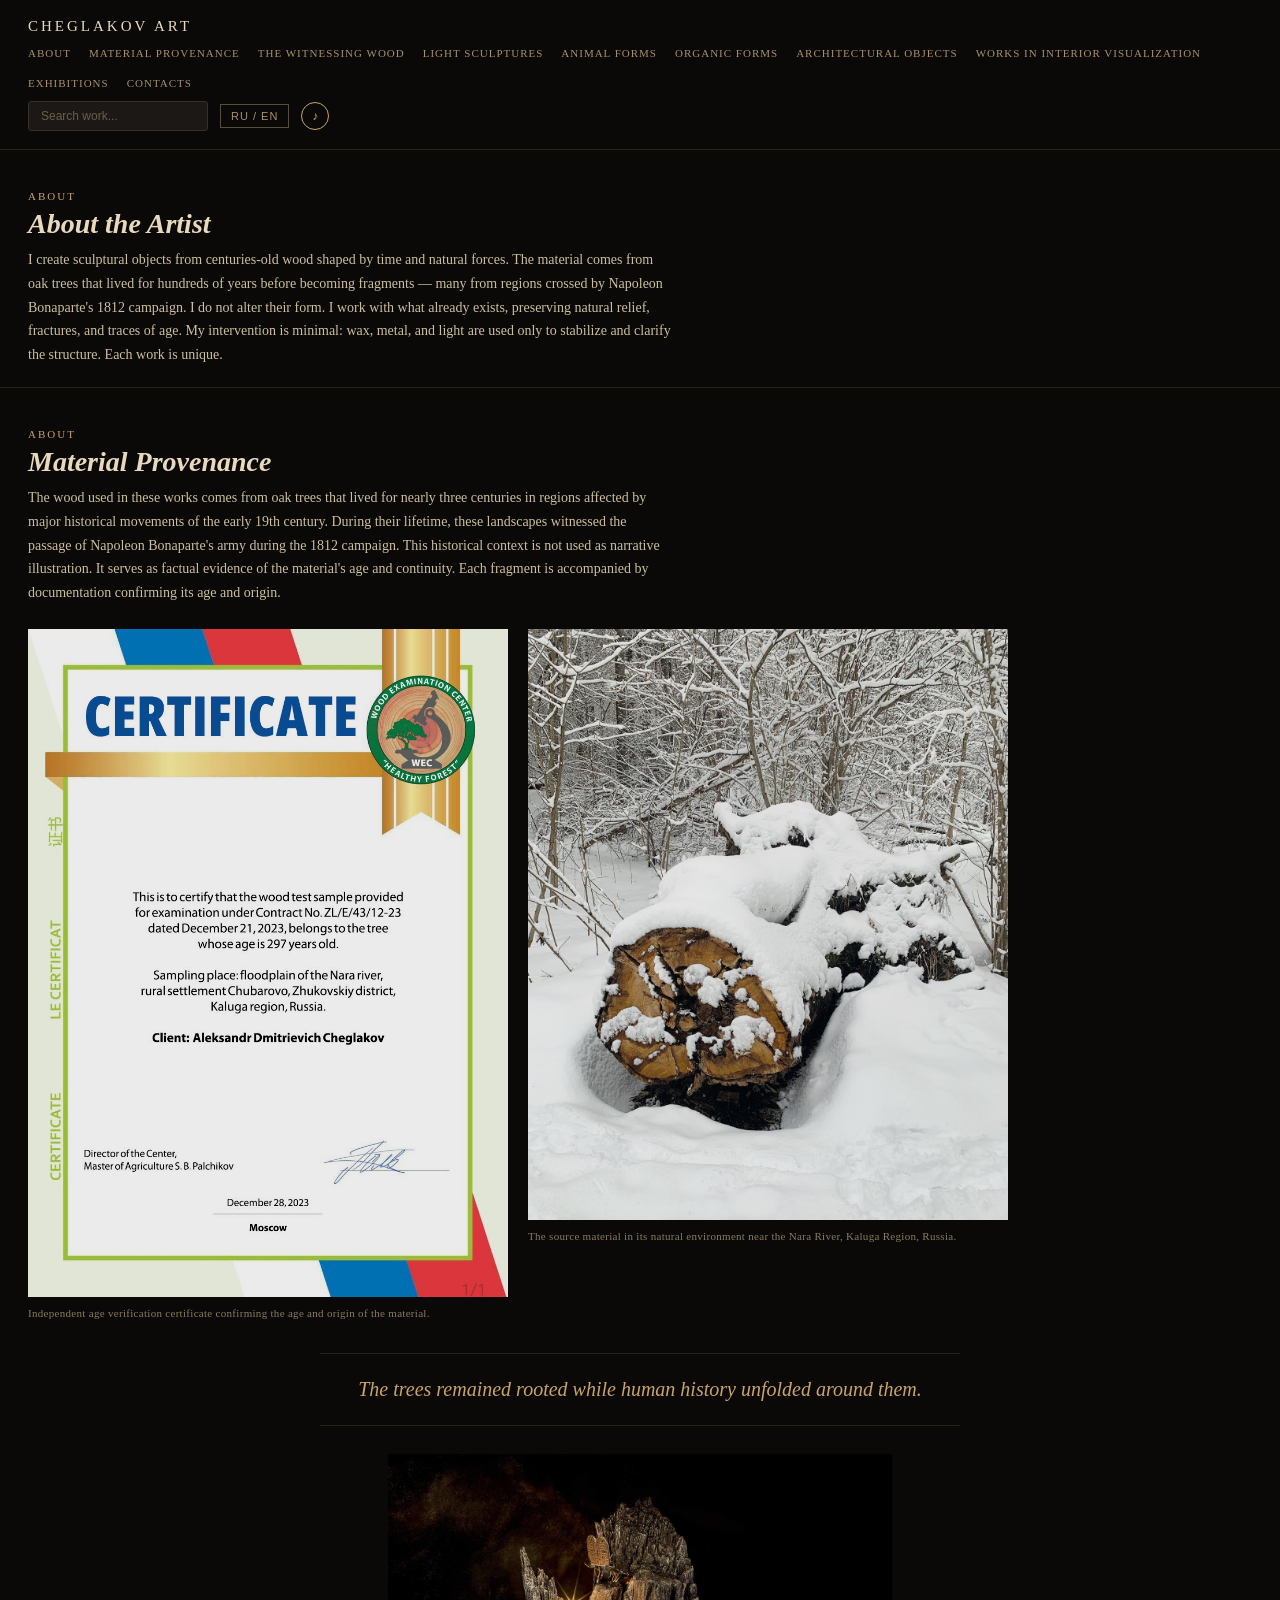
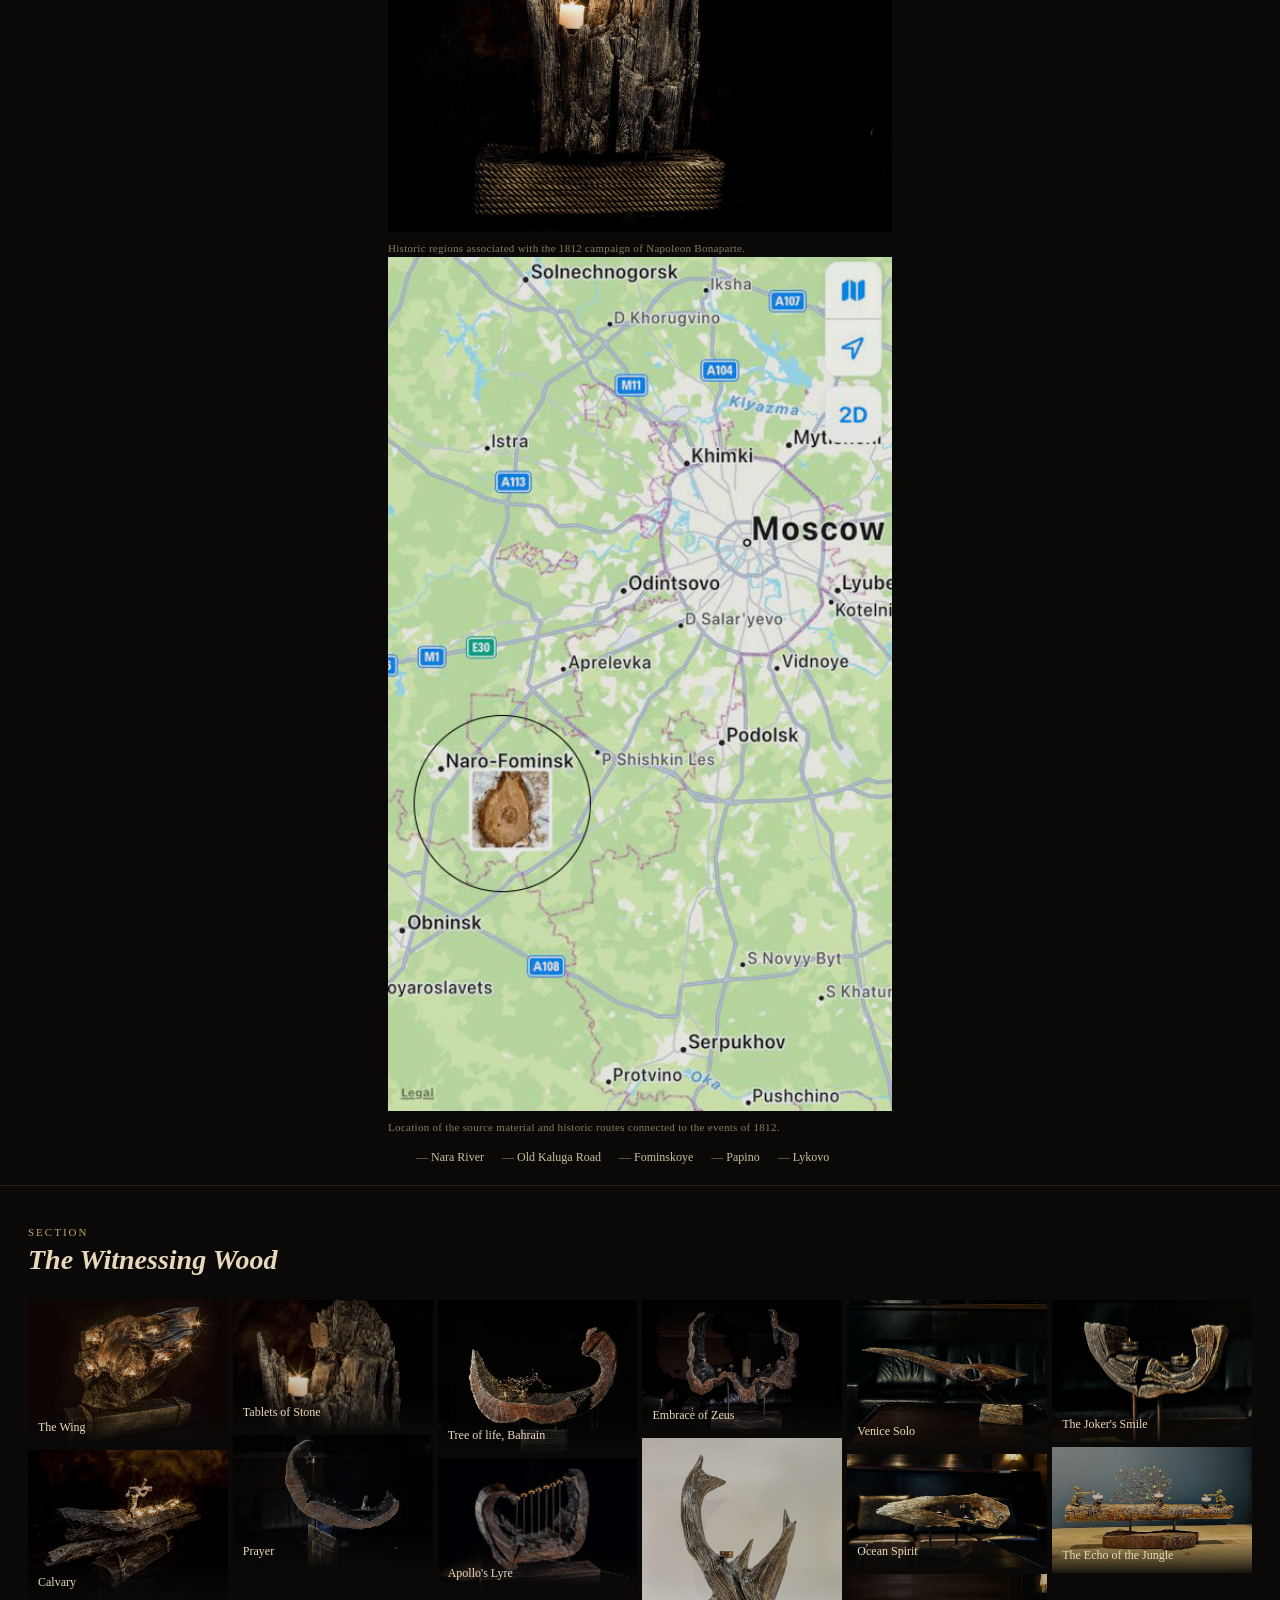
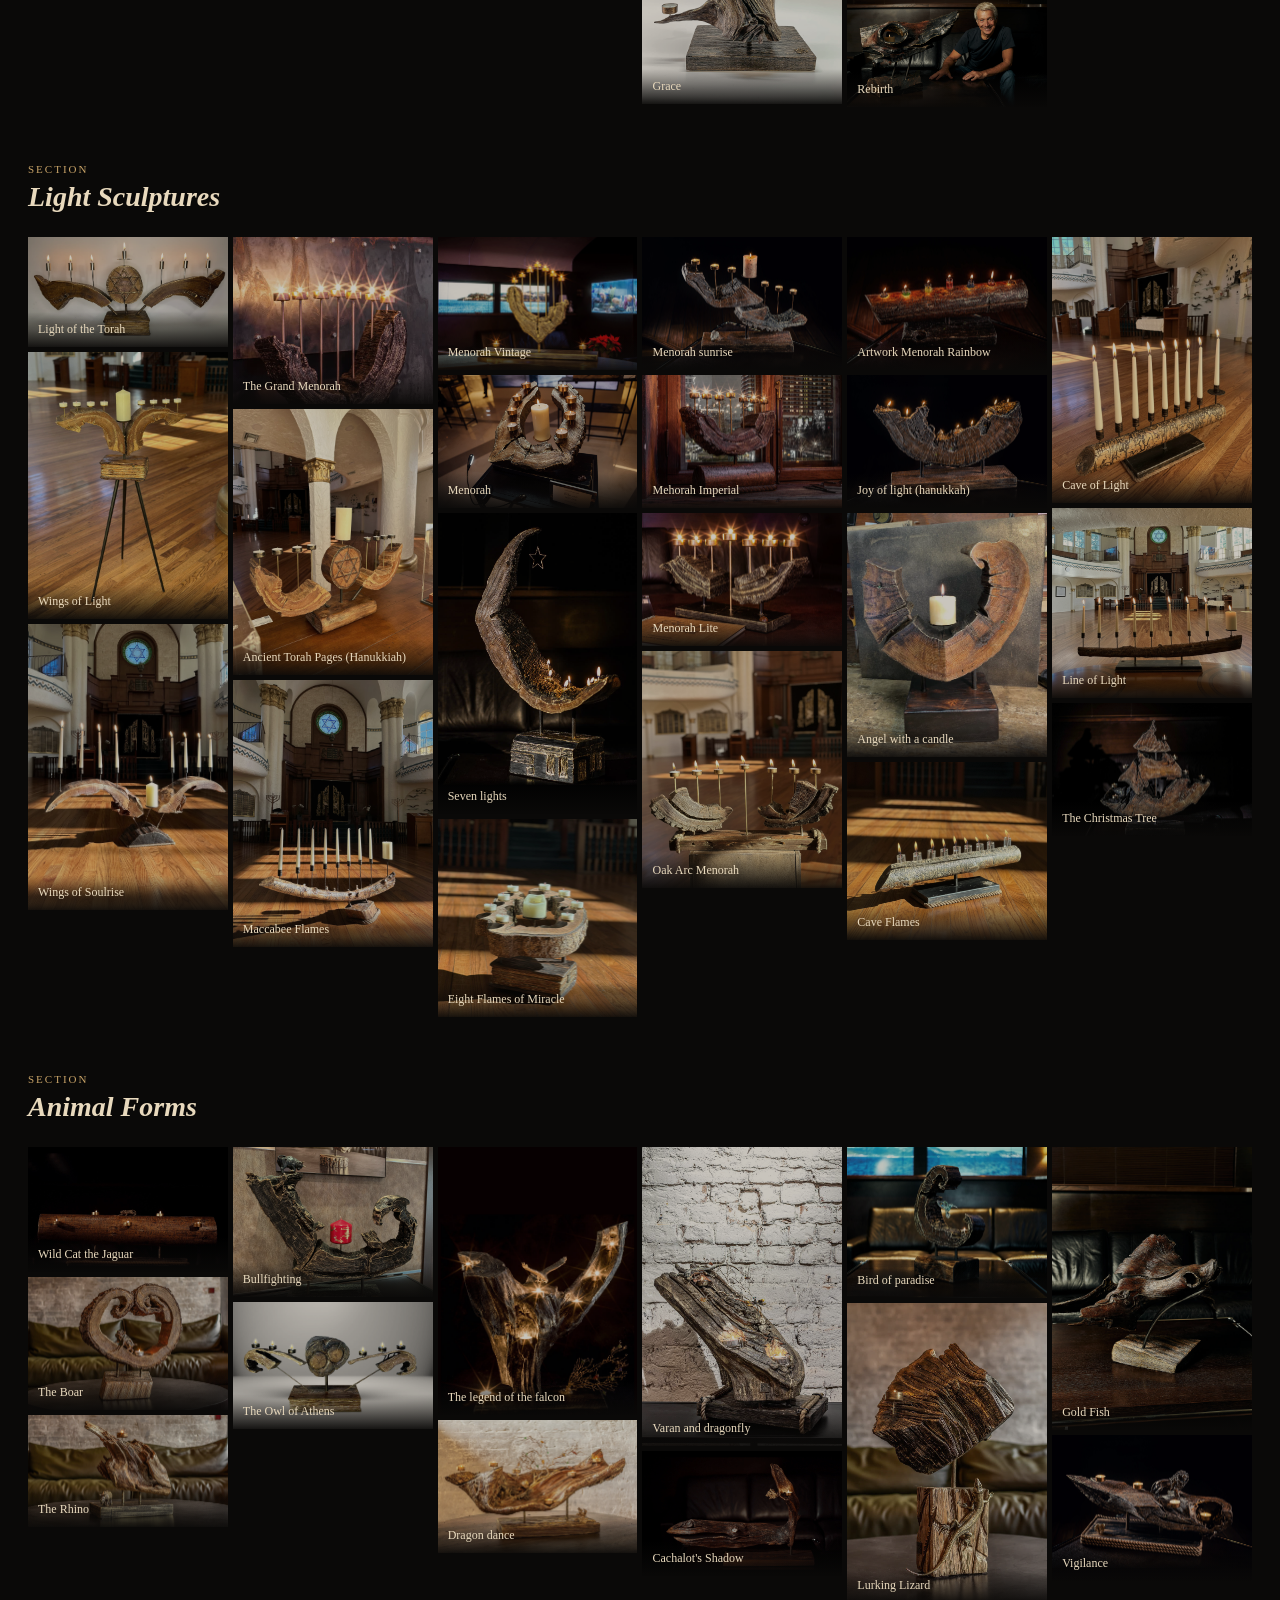
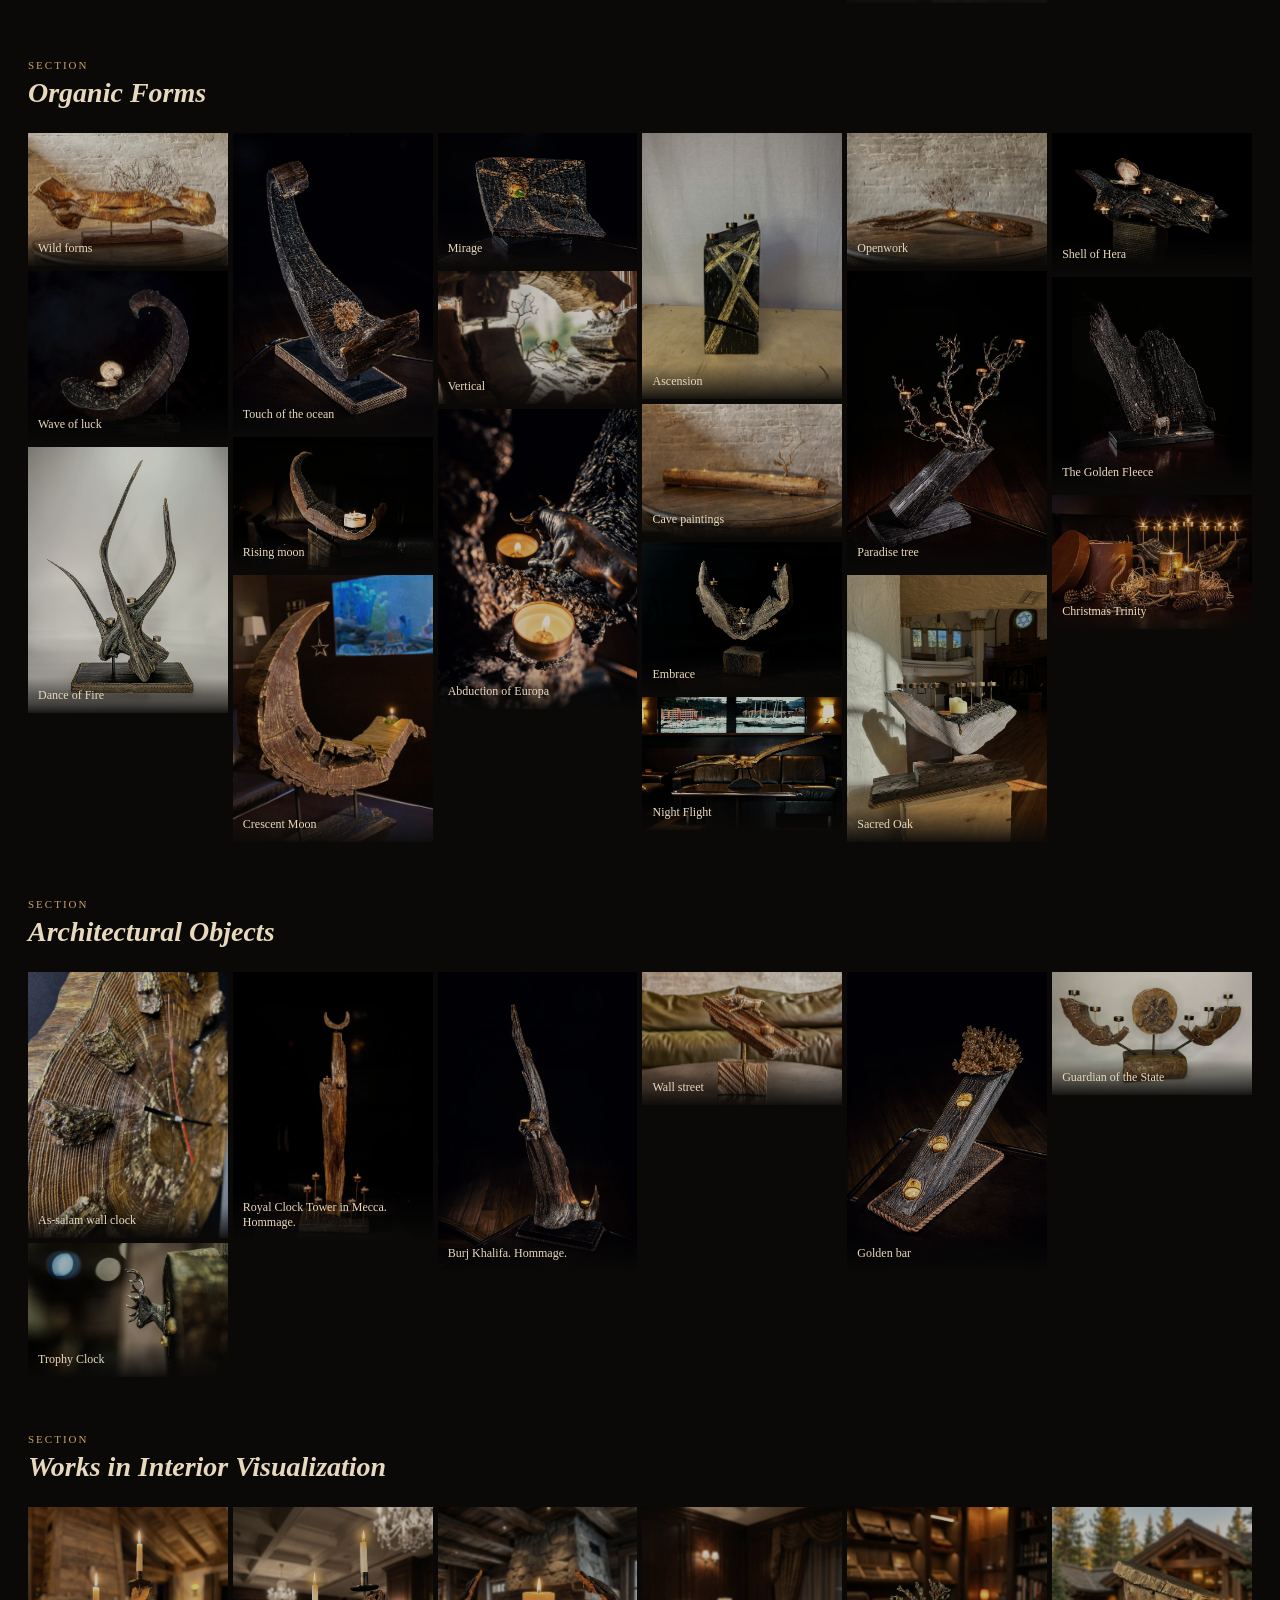
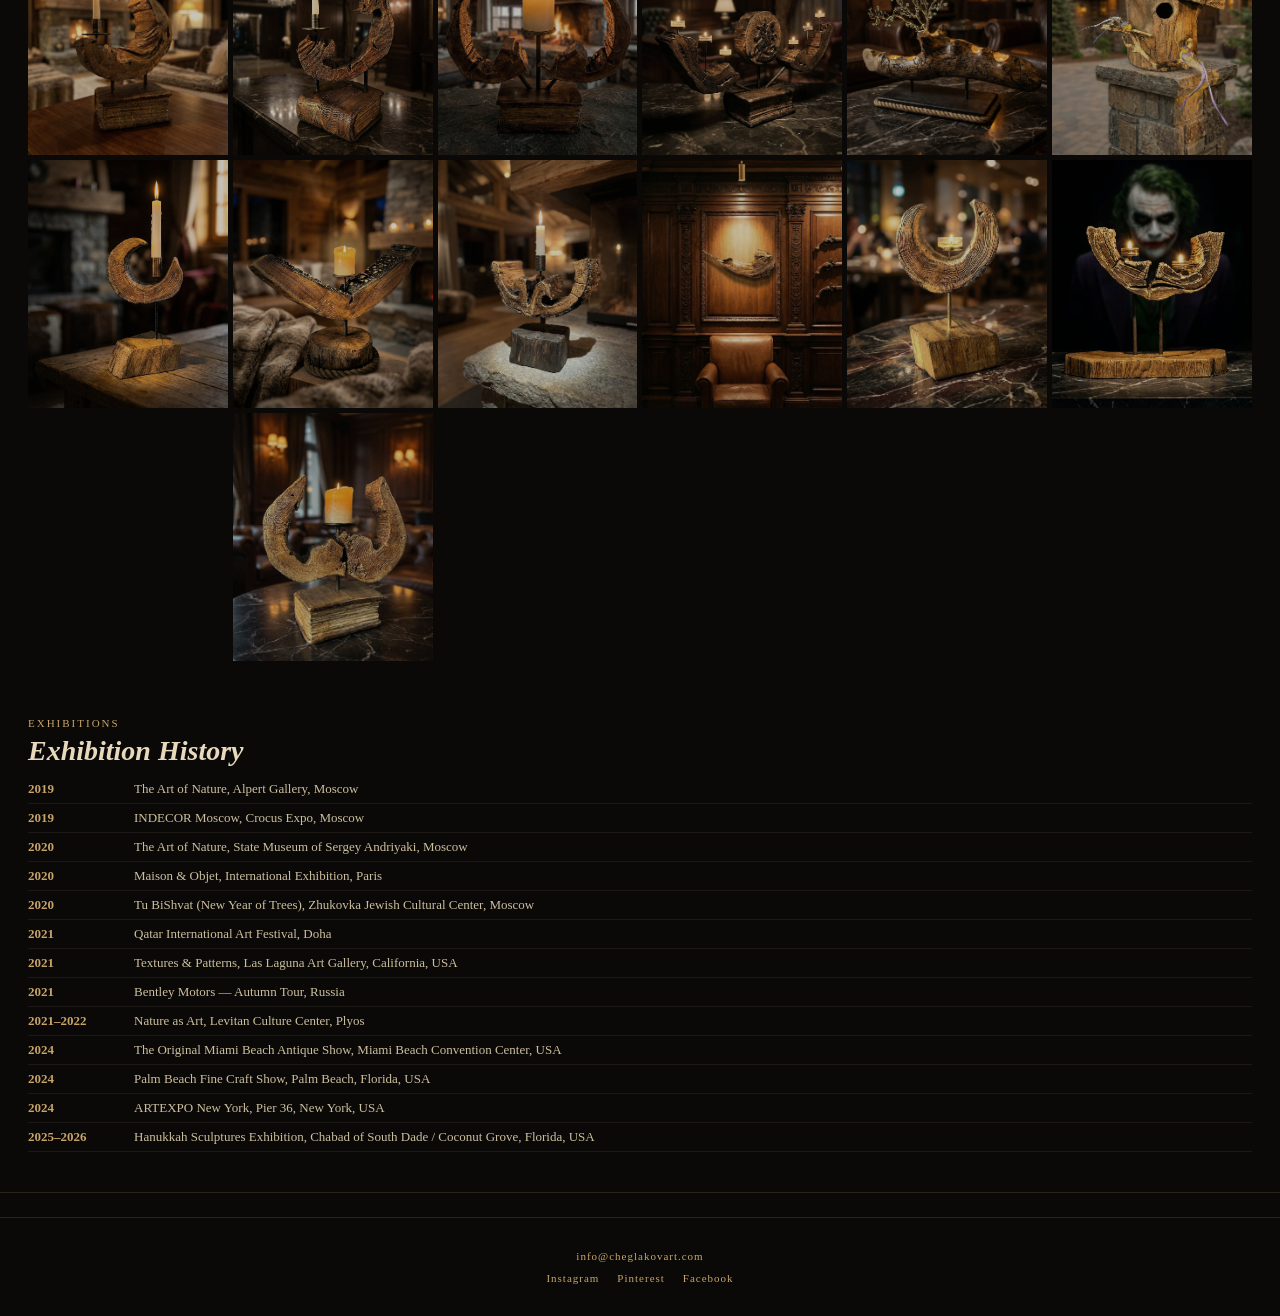
==== commit dd0b344b: "Apply Sasha's second revision round: Material Provenance section, fix photo-switch delay, restructur" ====
--- a/prototype-museum-noir.html
+++ b/prototype-museum-noir.html
@@ -27,7 +27,7 @@
   .tile:hover img { filter:brightness(0.95) sepia(0.1); transform:scale(1.1); }
   .tile-overlay { position:absolute; bottom:0; left:0; right:0; padding:10px; background:linear-gradient(transparent, rgba(10,9,8,0.92)); }
   .tile-title { font-size:12px; color:#e8d9bd; }
-  .tile-status { font-size:9px; letter-spacing:1px; text-transform:uppercase; margin-top:2px; }
+  .tile-status { display:none; }
   .tile-status.available { color:#8fae8a; }
   .tile-status.sold { color:#a87a6b; }
   .tile-status.na { color:#6b5d49; }
@@ -40,12 +40,25 @@
   .exh-list { padding:0 28px 20px; }
   .exh-row { display:flex; gap:16px; padding:6px 0; font-size:13px; color:#cdbf9e; border-bottom:1px solid #1c1815; }
   .exh-row strong { color:#c9a468; min-width:90px; }
+  .provenance-media { display:flex; flex-wrap:wrap; gap:20px; padding:24px 28px 4px; }
+  .provenance-figure { flex:1 1 320px; max-width:480px; margin:0; }
+  .provenance-figure img { width:100%; display:block; cursor:zoom-in; filter:brightness(0.92); transition:filter .2s; }
+  .provenance-figure img:hover { filter:brightness(1); }
+  .provenance-figure figcaption { font-size:11px; color:#8a7a5f; letter-spacing:0.3px; line-height:1.5; margin-top:8px; }
+  .provenance-quote { margin:28px 28px; padding:24px 0; border-top:1px solid #2a231c; border-bottom:1px solid #2a231c; text-align:center; font-style:italic; font-size:20px; color:#c9a468; max-width:640px; margin-left:auto; margin-right:auto; }
+  .provenance-historic { max-width:560px; margin:0 auto; padding:0 28px; }
+  .provenance-points { padding:0 28px; margin:14px 0 0; list-style:none; display:flex; flex-wrap:wrap; gap:8px 18px; font-size:12px; color:#cdbf9e; }
+  .provenance-points li::before { content:"— "; color:#8a7a5f; }
   .modal-bg { display:none; position:fixed; inset:0; background:rgba(0,0,0,0.85); z-index:50; align-items:center; justify-content:center; }
   .modal-bg.open { display:flex; }
   .modal-card { background:#0a0908; border:1px solid #3a2f24; width:min(1300px, 95vw); max-height:95vh; overflow-y:auto; padding:28px; position:relative; }
   .modal-close { position:absolute; top:10px; right:14px; cursor:pointer; color:#a8916b; font-size:24px; z-index:2; background:rgba(10,9,8,0.6); width:34px; height:34px; border-radius:50%; display:flex; align-items:center; justify-content:center; }
   .modal-carousel { position:relative; background:#000; margin:-28px -28px 18px; }
-  #modal-img { width:100%; max-height:75vh; object-fit:contain; display:block; background:#000; }
+  #modal-img { width:100%; max-height:75vh; object-fit:contain; display:block; background:#000; cursor:zoom-in; }
+  .modal-card.zoomed { width:100vw; max-width:100vw; height:100vh; max-height:100vh; padding:0; }
+  .modal-card.zoomed .modal-carousel { margin:0; height:100vh; }
+  .modal-card.zoomed #modal-img { max-height:100vh; height:100vh; cursor:zoom-out; }
+  .modal-card.zoomed #modal-title, .modal-card.zoomed #modal-desc, .modal-card.zoomed #modal-meta { display:none; }
   .carousel-arrow { position:absolute; top:50%; transform:translateY(-50%); background:rgba(10,9,8,0.6); border:1px solid #c9a468; color:#c9a468; width:48px; height:48px; border-radius:50%; cursor:pointer; font-size:22px; display:flex; align-items:center; justify-content:center; }
   .carousel-prev { left:16px; }
   .carousel-next { right:16px; }
@@ -76,7 +89,7 @@
 
 <header>
   <div class="logo">CHEGLAKOV ART</div>
-  <nav><a href="#about" data-en="About" data-ru="О художнике">About</a><a href="#the-witnessing-wood" data-en="The Witnessing Wood" data-ru="Свидетельствующее дерево">The Witnessing Wood</a><a href="#meditations-in-wood" data-en="Meditations in Wood" data-ru="Размышления в дереве">Meditations in Wood</a><a href="#light-sculptures" data-en="Light Sculptures" data-ru="Световые скульптуры">Light Sculptures</a><a href="#animal-forms" data-en="Animal Forms" data-ru="Образы животных">Animal Forms</a><a href="#organic-forms" data-en="Organic Forms" data-ru="Органические формы">Organic Forms</a><a href="#architectural-objects" data-en="Architectural Objects" data-ru="Архитектурные объекты">Architectural Objects</a><a href="#seasonal-works" data-en="Seasonal Works" data-ru="Сезонные работы">Seasonal Works</a><a href="#works-in-interior" data-en="Works in Interior" data-ru="Работы в интерьере">Works in Interior</a><a href="#exhibitions" data-en="Exhibitions" data-ru="Выставки">Exhibitions</a><a href="#contacts" data-en="Contacts" data-ru="Контакты">Contacts</a></nav>
+  <nav><a href="#about" data-en="About" data-ru="О художнике">About</a><a href="#material-provenance" data-en="Material Provenance" data-ru="Происхождение материала">Material Provenance</a><a href="#the-witnessing-wood" data-en="The Witnessing Wood" data-ru="Свидетельствующее дерево">The Witnessing Wood</a><a href="#light-sculptures" data-en="Light Sculptures" data-ru="Световые скульптуры">Light Sculptures</a><a href="#animal-forms" data-en="Animal Forms" data-ru="Образы животных">Animal Forms</a><a href="#organic-forms" data-en="Organic Forms" data-ru="Органические формы">Organic Forms</a><a href="#architectural-objects" data-en="Architectural Objects" data-ru="Архитектурные объекты">Architectural Objects</a><a href="#works-in-interior" data-en="Works in Interior Visualization" data-ru="Визуализация в интерьере">Works in Interior Visualization</a><a href="#exhibitions" data-en="Exhibitions" data-ru="Выставки">Exhibitions</a><a href="#contacts" data-en="Contacts" data-ru="Контакты">Contacts</a></nav>
   <div class="controls">
     <input id="search" type="text" placeholder="Search work..." oninput="filterTiles(this.value)">
     <button id="lang-toggle" onclick="toggleLang()">RU / EN</button>
@@ -88,6 +101,42 @@
 <section class="text-section" id="about">
   <div class="section-header"><div class="section-label">About</div><h2 class="section-title" data-en="About the Artist" data-ru="О художнике">About the Artist</h2></div>
   <p class="prose" data-en="I create sculptural objects from centuries-old wood shaped by time and natural forces. The material comes from oak trees that lived for hundreds of years before becoming fragments — many from regions crossed by Napoleon Bonaparte's 1812 campaign. I do not alter their form. I work with what already exists, preserving natural relief, fractures, and traces of age. My intervention is minimal: wax, metal, and light are used only to stabilize and clarify the structure. Each work is unique." data-ru="Я создаю скульптурные объекты из многовековой древесины, сформированной временем и природными силами. Материал — дубы, простоявшие сотни лет, многие из регионов, через которые проходила кампания Наполеона 1812 года. Я не изменяю их форму. Я работаю с тем, что уже существует, сохраняя естественный рельеф, трещины и следы возраста. Моё вмешательство минимально: воск, металл и свет используются только для стабилизации и прояснения структуры. Каждая работа уникальна.">I create sculptural objects from centuries-old wood shaped by time and natural forces. The material comes from oak trees that lived for hundreds of years before becoming fragments — many from regions crossed by Napoleon Bonaparte's 1812 campaign. I do not alter their form. I work with what already exists, preserving natural relief, fractures, and traces of age. My intervention is minimal: wax, metal, and light are used only to stabilize and clarify the structure. Each work is unique.</p>
+</section>
+
+
+<section class="text-section" id="material-provenance">
+  <div class="section-header"><div class="section-label">About</div><h2 class="section-title" data-en="Material Provenance" data-ru="Происхождение материала">Material Provenance</h2></div>
+  <p class="prose" data-en="The wood used in these works comes from oak trees that lived for nearly three centuries in regions affected by major historical movements of the early 19th century. During their lifetime, these landscapes witnessed the passage of Napoleon Bonaparte's army during the 1812 campaign. This historical context is not used as narrative illustration. It serves as factual evidence of the material's age and continuity. Each fragment is accompanied by documentation confirming its age and origin." data-ru="Древесина, использованная в этих работах, происходит от дубов, простоявших почти три столетия в местах, затронутых крупными историческими событиями начала XIX века. На протяжении своей жизни эти ландшафты были свидетелями похода армии Наполеона Бонапарта в 1812 году. Этот исторический контекст не используется как сюжетная иллюстрация — он служит фактическим подтверждением возраста и непрерывности существования материала. Каждый фрагмент сопровождается документацией, подтверждающей его возраст и происхождение.">The wood used in these works comes from oak trees that lived for nearly three centuries in regions affected by major historical movements of the early 19th century. During their lifetime, these landscapes witnessed the passage of Napoleon Bonaparte's army during the 1812 campaign. This historical context is not used as narrative illustration. It serves as factual evidence of the material's age and continuity. Each fragment is accompanied by documentation confirming its age and origin.</p>
+
+  <div class="provenance-media">
+    <figure class="provenance-figure">
+      <img src="images/provenance-certificate.jpg" class="zoomable" onclick="openZoom(this)" alt="Age verification certificate">
+      <figcaption data-en="Independent age verification certificate confirming the age and origin of the material." data-ru="Независимый сертификат, подтверждающий возраст и происхождение материала.">Independent age verification certificate confirming the age and origin of the material.</figcaption>
+    </figure>
+    <figure class="provenance-figure">
+      <img src="images/provenance-tree-snow.jpg" class="zoomable" onclick="openZoom(this)" alt="Source material near the Nara River">
+      <figcaption data-en="The source material in its natural environment near the Nara River, Kaluga Region, Russia." data-ru="Исходный материал в естественной среде у реки Нара, Калужская область, Россия.">The source material in its natural environment near the Nara River, Kaluga Region, Russia.</figcaption>
+    </figure>
+  </div>
+
+  <blockquote class="provenance-quote" data-en="The trees remained rooted while human history unfolded around them." data-ru="Деревья оставались на своих местах, пока вокруг них разворачивалась история человечества.">The trees remained rooted while human history unfolded around them.</blockquote>
+
+  <figure class="provenance-figure provenance-historic">
+    <img src="images/provenance-1812-campaign.jpg" class="zoomable" onclick="openZoom(this)" alt="Napoleon's 1812 campaign">
+    <figcaption data-en="Historic regions associated with the 1812 campaign of Napoleon Bonaparte." data-ru="Исторические места, связанные с походом Наполеона Бонапарта в 1812 году.">Historic regions associated with the 1812 campaign of Napoleon Bonaparte.</figcaption>
+  </figure>
+
+  <figure class="provenance-figure provenance-historic">
+    <img src="images/provenance-map.jpg" class="zoomable" onclick="openZoom(this)" alt="Map of the source region">
+    <figcaption data-en="Location of the source material and historic routes connected to the events of 1812." data-ru="Место происхождения материала и исторические маршруты, связанные с событиями 1812 года.">Location of the source material and historic routes connected to the events of 1812.</figcaption>
+    <ul class="provenance-points">
+      <li data-en="Nara River" data-ru="Река Нара">Nara River</li>
+      <li data-en="Old Kaluga Road" data-ru="Старая Калужская дорога">Old Kaluga Road</li>
+      <li data-en="Fominskoye" data-ru="Фоминское">Fominskoye</li>
+      <li data-en="Papino" data-ru="Папино">Papino</li>
+      <li data-en="Lykovo" data-ru="Лыково">Lykovo</li>
+    </ul>
+  </figure>
 </section>
 
 
@@ -117,7 +166,7 @@
         </div>
         <div class="tile" data-title="tablets of stone" onclick="openCard(this)"
              data-en="Created from the dry trunk of a century-old spruce, this composition evokes Mount Sinai and the moment of receiving the Tablets of Stone. The natural split of the wood defines the form. A solemn, monumental work presented at the Central Synagogue of Moscow." data-ru="Созданная из сухого ствола вековой ели, эта композиция отсылает к горе Синай и моменту получения Скрижалей Завета. Естественный раскол древесины определяет форму. Монументальная работа с выраженным духовным присутствием, представлена в синагоге Chabad of South Dade, Coconut Grove, Miami. Размеры: 84 × 40 × 110 см" data-status-en="Not available for purchase" data-status-ru="Не продаётся"
-             data-dims="33.1 × 15.7 × 43.3 in" data-images="[&quot;images/tablets-of-stone.jpg&quot;, &quot;images/tablets-of-stone-2.jpg&quot;]">
+             data-dims="33.1 × 15.7 × 43.3 in" data-year="2020" data-weight="92.6 lbs" data-images="[&quot;images/tablets-of-stone.jpg&quot;, &quot;images/tablets-of-stone-2.jpg&quot;]">
           <img src="images/tablets-of-stone.jpg" alt="Tablets of Stone" loading="lazy">
           <div class="tile-overlay">
             <div class="tile-title">Tablets of Stone</div>
@@ -195,119 +244,22 @@
             <div class="tile-title">Rebirth</div>
             <div class="tile-status available" data-en="Available" data-ru="В наличии">Available</div>
           </div>
-        </div></div>
-    </section>
-    <section class="gallery-section" id="meditations-in-wood" data-nav-en="Meditations in Wood" data-nav-ru="Размышления в дереве">
-      <div class="section-header">
-        <div class="section-label">Section</div>
-        <h2 class="section-title" data-en="Meditations in Wood" data-ru="Размышления в дереве">Meditations in Wood</h2>
-      </div>
-      <div class="tile-grid">
-        <div class="tile" data-title="sun temple" onclick="openCard(this)"
-             data-en="Wood Art Object for Luxury Interior Sculptural wood art from 300-year-old oak. Form holds light like a sacred space. Handcrafted art object for luxury homes and private collections." data-ru="Форма удерживает свет как в замкнутом пространстве. Тишина и тепло собираются в едином центре." data-status-en="Available" data-status-ru="В наличии"
-             data-dims="14 × 10 × 20 in" data-images="[&quot;images/sun-temple.jpg&quot;, &quot;images/sun-temple-2.jpg&quot;]">
-          <img src="images/sun-temple.jpg" alt="Sun Temple" loading="lazy">
-          <div class="tile-overlay">
-            <div class="tile-title">Sun Temple</div>
-            <div class="tile-status available" data-en="Available" data-ru="В наличии">Available</div>
-          </div>
-        </div>
-        <div class="tile" data-title="vessel of light" onclick="openCard(this)"
-             data-en="Vessel of Light — Wood Art Sculpture for Interior Wood art object from ancient oak. Form as a vessel where light is present, not just illuminating. Handcrafted for luxury interiors and private collections." data-ru="Форма как чаша, в которой возникает свет. Свет не освещает — он присутствует." data-status-en="Available" data-status-ru="В наличии"
-             data-dims="8 × 33 × 55 in" data-images="[&quot;images/vessel-of-light.jpg&quot;, &quot;images/vessel-of-light-2.jpg&quot;]">
-          <img src="images/vessel-of-light.jpg" alt="Vessel of Light" loading="lazy">
-          <div class="tile-overlay">
-            <div class="tile-title">Vessel of Light</div>
-            <div class="tile-status available" data-en="Available" data-ru="В наличии">Available</div>
-          </div>
-        </div>
-        <div class="tile" data-title="before words" onclick="openCard(this)"
-             data-en="Before Words — Wood Art Sculpture for Luxury Interior Two forms leaning toward each other. Handcrafted wood sculpture from 300-year-old oak. A unique art object where meaning emerges in the pause before words." data-ru="Две формы склоняются друг к другу. Смысл возникает в паузе перед словами." data-status-en="Available" data-status-ru="В наличии"
-             data-dims="12 × 12 × 18 in" data-images="[&quot;images/before-words.jpg&quot;, &quot;images/before-words-2.jpg&quot;]">
-          <img src="images/before-words.jpg" alt="Before Words" loading="lazy">
-          <div class="tile-overlay">
-            <div class="tile-title">Before Words</div>
-            <div class="tile-status available" data-en="Available" data-ru="В наличии">Available</div>
-          </div>
-        </div>
-        <div class="tile" data-title="evening light" onclick="openCard(this)"
-             data-en="Evening Light — Wood Art Object for Luxury Home Wood sculpture from 300-year-old oak. Soft light, quiet completion. A handcrafted art object that holds the feeling of evening in any luxury interior." data-ru="Свет становится мягким и спокойным. Форма удерживает состояние завершения. Дуб, возраст до 300 лет" data-status-en="Available" data-status-ru="В наличии"
-             data-dims="22 × 10 × 16 in" data-images="[&quot;images/evening-light.jpg&quot;, &quot;images/evening-light-2.jpg&quot;]">
-          <img src="images/evening-light.jpg" alt="Evening Light" loading="lazy">
-          <div class="tile-overlay">
-            <div class="tile-title">Evening Light</div>
-            <div class="tile-status available" data-en="Available" data-ru="В наличии">Available</div>
-          </div>
-        </div>
-        <div class="tile" data-title="only love" onclick="openCard(this)"
-             data-en="Only Love — Wood Art Sculpture for Luxury Interior Handcrafted wood sculpture from 300-year-old oak. Form stripped to its essence — only feeling remains. A unique art object for luxury interiors and private collections." data-ru="Форма лишена лишнего, остаётся только чувство. Простота становится смыслом." data-status-en="Available" data-status-ru="В наличии"
-             data-dims="14 × 6 × 15 in" data-images="[&quot;images/only-love.jpg&quot;]">
-          <img src="images/only-love.jpg" alt="Only Love" loading="lazy">
-          <div class="tile-overlay">
-            <div class="tile-title">Only Love</div>
-            <div class="tile-status available" data-en="Available" data-ru="В наличии">Available</div>
-          </div>
-        </div>
-        <div class="tile" data-title="open heart" onclick="openCard(this)"
-             data-en="Open Heart — Wood Art Object for Luxury Interior Handcrafted wood sculpture from 300-year-old oak. Natural form, fire and wax finish. A unique art object for luxury interiors and private collections." data-ru="Форма раскрыта и направлена навстречу. Свет проходит свободно, без сопротивления. Дуб, возраст до 300 лет" data-status-en="Available" data-status-ru="В наличии"
-             data-dims="20 × 8 × 20 in" data-images="[&quot;images/open-heart.jpg&quot;, &quot;images/open-heart-2.jpg&quot;]">
-          <img src="images/open-heart.jpg" alt="Open Heart" loading="lazy">
-          <div class="tile-overlay">
-            <div class="tile-title">Open Heart</div>
-            <div class="tile-status available" data-en="Available" data-ru="В наличии">Available</div>
-          </div>
-        </div>
-        <div class="tile" data-title="within" onclick="openCard(this)"
-             data-en="Within — Wood Art Sculpture for Luxury Home Wood sculpture from ancient oak. Space concentrated inside the form. A quiet, handcrafted art object for luxury interiors and private collections." data-ru="Пространство сосредоточено внутри формы. Всё происходит в тишине." data-status-en="Available" data-status-ru="В наличии"
-             data-dims="11 × 6 × 12 in" data-images="[&quot;images/within.jpg&quot;, &quot;images/within-2.jpg&quot;]">
-          <img src="images/within.jpg" alt="Within" loading="lazy">
-          <div class="tile-overlay">
-            <div class="tile-title">Within</div>
-            <div class="tile-status available" data-en="Available" data-ru="В наличии">Available</div>
-          </div>
-        </div>
-        <div class="tile" data-title="turning of time" onclick="openCard(this)"
-             data-en="Turning of Time — Wood Art Object for Luxury Office Handcrafted wood sculpture from 300-year-old oak. Form shifts with movement — time felt as a turn, not a flow. A unique art object for luxury offices and private collections." data-ru="Форма меняется при движении. Время ощущается как поворот, а не как течение." data-status-en="Available" data-status-ru="В наличии"
-             data-dims="30 × 7 × 16 in" data-images="[&quot;images/turning-of-time.jpg&quot;, &quot;images/turning-of-time-2.jpg&quot;]">
-          <img src="images/turning-of-time.jpg" alt="Turning of Time" loading="lazy">
-          <div class="tile-overlay">
-            <div class="tile-title">Turning of Time</div>
-            <div class="tile-status available" data-en="Available" data-ru="В наличии">Available</div>
-          </div>
-        </div>
-        <div class="tile" data-title="shadow of form" onclick="openCard(this)"
-             data-en="Shadow of Form — Wood Art Object for Luxury Interior Wall-mounted wood sculpture from 300-year-old oak root. Form emerges from the depth of the material — discovered, not designed. A unique art object for luxury homes and private clubs." data-ru="Форма возникает из глубины материала. Она не задана, а обнаружена. Корень, Дуб возраст до 300 лет" data-status-en="Available" data-status-ru="В наличии"
-             data-dims="26 × 12 × 8 in" data-images="[&quot;images/shadow-of-form.jpg&quot;, &quot;images/shadow-of-form-2.jpg&quot;]">
-          <img src="images/shadow-of-form.jpg" alt="Shadow of Form" loading="lazy">
-          <div class="tile-overlay">
-            <div class="tile-title">Shadow of Form</div>
-            <div class="tile-status available" data-en="Available" data-ru="В наличии">Available</div>
-          </div>
-        </div>
-        <div class="tile" data-title="spirit of time" onclick="openCard(this)"
-             data-en="Spirit of Time — Wood Art Object for Luxury Interior Wood sculpture from ancient spruce with natural bark beetle traces. Time preserved in the structure of the wood. A unique art object for luxury interiors and private collections." data-ru="Следы времени сохраняются в структуре дерева. Форма становится носителем памяти." data-status-en="Available" data-status-ru="В наличии"
-             data-dims="35 × 10 × 24 in" data-images="[&quot;images/spirit-of-time.jpg&quot;, &quot;images/spirit-of-time-2.jpg&quot;]">
-          <img src="images/spirit-of-time.jpg" alt="Spirit of Time" loading="lazy">
-          <div class="tile-overlay">
-            <div class="tile-title">Spirit of Time</div>
-            <div class="tile-status available" data-en="Available" data-ru="В наличии">Available</div>
-          </div>
-        </div>
-        <div class="tile" data-title="whole" onclick="openCard(this)"
-             data-en="Whole — Wood Art Object for Luxury Interior Wood sculpture from ancient oak. Complete form, balance achieved naturally. A handcrafted art object for luxury restaurants and private interiors." data-ru="Завершённая форма без напряжения. Баланс достигается естественно." data-status-en="Available" data-status-ru="В наличии"
-             data-dims="6 × 4 × 12 in" data-images="[&quot;images/whole.jpg&quot;]">
-          <img src="images/whole.jpg" alt="Whole" loading="lazy">
-          <div class="tile-overlay">
-            <div class="tile-title">Whole</div>
-            <div class="tile-status available" data-en="Available" data-ru="В наличии">Available</div>
-          </div>
-        </div>
-        <div class="tile" data-title="waiting for wings" onclick="openCard(this)"
-             data-en="Waiting for Wings — Wood Art Object for Luxury Home Wood sculpture from 300-year-old oak placed at a stone entrance. Space prepared for life. A handcrafted art object that brings natural energy to luxury homes and estates." data-ru="Пространство, подготовленное для жизни. Ожидание, в котором уже есть присутствие." data-status-en="Available" data-status-ru="В наличии"
-             data-dims="16 × 16 × 14 in" data-images="[&quot;images/waiting-for-wings.jpg&quot;]">
-          <img src="images/waiting-for-wings.jpg" alt="Waiting for Wings" loading="lazy">
-          <div class="tile-overlay">
-            <div class="tile-title">Waiting for Wings</div>
+        </div>
+        <div class="tile" data-title="the joker's smile" onclick="openCard(this)"
+             data-en="A rare oak cross-section shaped by time into an unexpected expression. Two candles act as luminous focal points, giving the piece a subtle, playful tension. Compact in scale, strong in character." data-ru="Редкое дубовое сечение, сформированное временем в неожиданное выражение. Две свечи становятся световыми центрами композиции, придавая работе тонкое, слегка игровое выражение. Компактная по масштабу, но сильная по характеру. Размеры: 38 × 13 × 38 см" data-status-en="Available" data-status-ru="В наличии"
+             data-dims="15 × 5 × 15 in" data-images="[&quot;images/the-joker-s-smile.jpg&quot;, &quot;images/the-joker-s-smile-2.jpg&quot;, &quot;images/the-joker-s-smile-3.jpg&quot;, &quot;images/the-joker-s-smile-4.jpg&quot;, &quot;images/the-joker-s-smile-interior.jpg&quot;]">
+          <img src="images/the-joker-s-smile.jpg" alt="The Joker's Smile" loading="lazy">
+          <div class="tile-overlay">
+            <div class="tile-title">The Joker's Smile</div>
+            <div class="tile-status available" data-en="Available" data-ru="В наличии">Available</div>
+          </div>
+        </div>
+        <div class="tile" data-title="the echo of the jungle" onclick="openCard(this)"
+             data-en="An organic composition shaped by irregular rhythm. The surface carries layered textures, suggesting sound and movement without depiction." data-ru="Органическая композиция, построенная на неровном ритме. Форма и поверхность создают ощущение отзвука, внутреннего движения и живой природной среды, избегая буквального изображения. Размеры: 69 × 43 × 33 см" data-status-en="Available" data-status-ru="В наличии"
+             data-dims="27 x 17 x 13 in" data-weight="13 lbs" data-images="[&quot;images/the-echo-of-the-jungle.jpg&quot;, &quot;images/the-echo-of-the-jungle-2.jpg&quot;, &quot;images/the-echo-of-the-jungle-3.jpg&quot;, &quot;images/the-echo-of-the-jungle-4.jpg&quot;, &quot;images/the-echo-of-the-jungle-5.jpg&quot;]">
+          <img src="images/the-echo-of-the-jungle.jpg" alt="The Echo of the Jungle" loading="lazy">
+          <div class="tile-overlay">
+            <div class="tile-title">The Echo of the Jungle</div>
             <div class="tile-status available" data-en="Available" data-ru="В наличии">Available</div>
           </div>
         </div></div>
@@ -498,12 +450,12 @@
             <div class="tile-status available" data-en="Available" data-ru="В наличии">Available</div>
           </div>
         </div>
-        <div class="tile" data-title="the joker's smile" onclick="openCard(this)"
-             data-en="A rare oak cross-section shaped by time into an unexpected expression. Two candles act as luminous focal points, giving the piece a subtle, playful tension. Compact in scale, strong in character." data-ru="Редкое дубовое сечение, сформированное временем в неожиданное выражение. Две свечи становятся световыми центрами композиции, придавая работе тонкое, слегка игровое выражение. Компактная по масштабу, но сильная по характеру. Размеры: 38 × 13 × 38 см" data-status-en="Available" data-status-ru="В наличии"
-             data-dims="15 × 5 × 15 in" data-images="[&quot;images/the-joker-s-smile.jpg&quot;, &quot;images/the-joker-s-smile-2.jpg&quot;, &quot;images/the-joker-s-smile-3.jpg&quot;, &quot;images/the-joker-s-smile-4.jpg&quot;]">
-          <img src="images/the-joker-s-smile.jpg" alt="The Joker's Smile" loading="lazy">
-          <div class="tile-overlay">
-            <div class="tile-title">The Joker's Smile</div>
+        <div class="tile" data-title="the christmas tree" onclick="openCard(this)"
+             data-en="A simplified seasonal form reduced to structure and outline. Light and surface interact softly, avoiding decorative excess." data-ru="Упрощённая сезонная форма, сведённая к структуре и силуэту. Свет и поверхность взаимодействуют мягко, избегая декоративной перегруженности." data-status-en="Available" data-status-ru="В наличии"
+             data-dims="—" data-images="[&quot;images/the-christmas-tree.jpg&quot;, &quot;images/the-christmas-tree-2.jpg&quot;, &quot;images/the-christmas-tree-3.jpg&quot;]">
+          <img src="images/the-christmas-tree.jpg" alt="The Christmas Tree" loading="lazy">
+          <div class="tile-overlay">
+            <div class="tile-title">The Christmas Tree</div>
             <div class="tile-status available" data-en="Available" data-ru="В наличии">Available</div>
           </div>
         </div></div>
@@ -710,15 +662,6 @@
             <div class="tile-status sold" data-en="Sold" data-ru="Продано">Sold</div>
           </div>
         </div>
-        <div class="tile" data-title="the echo of the jungle" onclick="openCard(this)"
-             data-en="An organic composition shaped by irregular rhythm. The surface carries layered textures, suggesting sound and movement without depiction." data-ru="Органическая композиция, построенная на неровном ритме. Форма и поверхность создают ощущение отзвука, внутреннего движения и живой природной среды, избегая буквального изображения. Размеры: 69 × 43 × 33 см" data-status-en="Available" data-status-ru="В наличии"
-             data-dims="27 x 17 x 13 in" data-images="[&quot;images/the-echo-of-the-jungle.jpg&quot;, &quot;images/the-echo-of-the-jungle-2.jpg&quot;, &quot;images/the-echo-of-the-jungle-3.jpg&quot;, &quot;images/the-echo-of-the-jungle-4.jpg&quot;, &quot;images/the-echo-of-the-jungle-5.jpg&quot;]">
-          <img src="images/the-echo-of-the-jungle.jpg" alt="The Echo of the jungle" loading="lazy">
-          <div class="tile-overlay">
-            <div class="tile-title">The Echo of the jungle</div>
-            <div class="tile-status available" data-en="Available" data-ru="В наличии">Available</div>
-          </div>
-        </div>
         <div class="tile" data-title="abduction of europa" onclick="openCard(this)"
              data-en="A dynamic sculptural form referencing movement and transformation. The oak’s natural curves guide the composition, allowing the mythological association to remain understated." data-ru="Динамичная скульптурная форма, связанная с движением и трансформацией. Создана из фрагмента внешней части ствола и обожженной молнией внутренней поверхности. Естественные изгибы дуба направляют композицию, позволяя мифологическому образу оставаться лишь намёком, а не прямым изображением. Размеры: 30 × 30 × 70 см" data-status-en="Available" data-status-ru="В наличии"
              data-dims="11.8 × 11.8 × 27.5 in" data-images="[&quot;images/abduction-of-europa.jpg&quot;, &quot;images/abduction-of-europa-2.jpg&quot;, &quot;images/abduction-of-europa-3.jpg&quot;]">
@@ -806,6 +749,15 @@
           <img src="images/the-golden-fleece.jpg" alt="The Golden Fleece" loading="lazy">
           <div class="tile-overlay">
             <div class="tile-title">The Golden Fleece</div>
+            <div class="tile-status available" data-en="Available" data-ru="В наличии">Available</div>
+          </div>
+        </div>
+        <div class="tile" data-title="christmas trinity" onclick="openCard(this)"
+             data-en="A symbolic grouping built around balance and repetition. The composition suggests unity through form rather than narrative detail." data-ru="Символическая композиция, построенная на равновесии и повторении. Форма создаёт ощущение единства без повествовательной детализации. Размеры: 23 × 20 см" data-status-en="Available" data-status-ru="В наличии"
+             data-dims="9 x 7,8 in" data-images="[&quot;images/christmas-trinity.jpg&quot;, &quot;images/christmas-trinity-2.jpg&quot;, &quot;images/christmas-trinity-3.jpg&quot;]">
+          <img src="images/christmas-trinity.jpg" alt="Christmas Trinity" loading="lazy">
+          <div class="tile-overlay">
+            <div class="tile-title">Christmas Trinity</div>
             <div class="tile-status available" data-en="Available" data-ru="В наличии">Available</div>
           </div>
         </div></div>
@@ -880,37 +832,12 @@
           </div>
         </div></div>
     </section>
-    <section class="gallery-section" id="seasonal-works" data-nav-en="Seasonal Works" data-nav-ru="Сезонные работы">
-      <div class="section-header">
-        <div class="section-label">Section</div>
-        <h2 class="section-title" data-en="Seasonal Works" data-ru="Сезонные работы">Seasonal Works</h2>
-      </div>
-      <div class="tile-grid">
-        <div class="tile" data-title="the christmas tree" onclick="openCard(this)"
-             data-en="A simplified seasonal form reduced to structure and outline. Light and surface interact softly, avoiding decorative excess." data-ru="Упрощённая сезонная форма, сведённая к структуре и силуэту. Свет и поверхность взаимодействуют мягко, избегая декоративной перегруженности." data-status-en="Available" data-status-ru="В наличии"
-             data-dims="—" data-images="[&quot;images/the-christmas-tree.jpg&quot;, &quot;images/the-christmas-tree-2.jpg&quot;, &quot;images/the-christmas-tree-3.jpg&quot;]">
-          <img src="images/the-christmas-tree.jpg" alt="The Christmas Tree" loading="lazy">
-          <div class="tile-overlay">
-            <div class="tile-title">The Christmas Tree</div>
-            <div class="tile-status available" data-en="Available" data-ru="В наличии">Available</div>
-          </div>
-        </div>
-        <div class="tile" data-title="christmas trinity" onclick="openCard(this)"
-             data-en="A symbolic grouping built around balance and repetition. The composition suggests unity through form rather than narrative detail." data-ru="Символическая композиция, построенная на равновесии и повторении. Форма создаёт ощущение единства без повествовательной детализации. Размеры: 23 × 20 см" data-status-en="Available" data-status-ru="В наличии"
-             data-dims="9 x 7,8 in" data-images="[&quot;images/christmas-trinity.jpg&quot;, &quot;images/christmas-trinity-2.jpg&quot;, &quot;images/christmas-trinity-3.jpg&quot;]">
-          <img src="images/christmas-trinity.jpg" alt="Christmas Trinity" loading="lazy">
-          <div class="tile-overlay">
-            <div class="tile-title">Christmas Trinity</div>
-            <div class="tile-status available" data-en="Available" data-ru="В наличии">Available</div>
-          </div>
-        </div></div>
-    </section>
-
-
-<section class="gallery-section" id="works-in-interior" data-nav-en="Works in Interior" data-nav-ru="Работы в интерьере">
+
+
+<section class="gallery-section" id="works-in-interior" data-nav-en="Works in Interior Visualization" data-nav-ru="Визуализация в интерьере">
   <div class="section-header">
     <div class="section-label">Section</div>
-    <h2 class="section-title" data-en="Works in Interior" data-ru="Работы в интерьере">Works in Interior</h2>
+    <h2 class="section-title" data-en="Works in Interior Visualization" data-ru="Визуализация в интерьере">Works in Interior Visualization</h2>
   </div>
   <div class="tile-grid viz-grid">
     <div class="viz-tile">
@@ -948,13 +875,16 @@
     </div>
     <div class="viz-tile">
       <img src="images/waiting-for-wings.jpg" alt="Interior Visualization 12" loading="lazy">
+    </div>
+    <div class="viz-tile">
+      <img src="images/the-joker-s-smile-interior.jpg" alt="Interior Visualization 13" loading="lazy">
     </div></div>
 </section>
 
 
 <section class="text-section" id="exhibitions">
   <div class="section-header"><div class="section-label">Exhibitions</div><h2 class="section-title" data-en="Exhibition History" data-ru="История выставок">Exhibition History</h2></div>
-  <div class="exh-list"><div class="exh-row"><strong>2019</strong><span>The Art of Nature, Alpert Gallery, Moscow</span></div><div class="exh-row"><strong>2019</strong><span>INDECOR Moscow, Crocus Expo, Moscow</span></div><div class="exh-row"><strong>2020</strong><span>The Art of Nature, State Museum of Sergey Andriyaki, Moscow</span></div><div class="exh-row"><strong>2020</strong><span>Maison & Objet, International Exhibition, Paris</span></div><div class="exh-row"><strong>2021</strong><span>Qatar International Art Festival, Doha</span></div><div class="exh-row"><strong>2021</strong><span>Textures & Patterns, Las Laguna Art Gallery, California, USA</span></div><div class="exh-row"><strong>2021</strong><span>Bentley Motors — Autumn Tour, Russia</span></div><div class="exh-row"><strong>2024</strong><span>The Original Miami Beach Antique Show, Miami Beach Convention Center, USA</span></div><div class="exh-row"><strong>2024</strong><span>Palm Beach Fine Craft Show, Palm Beach, Florida, USA</span></div><div class="exh-row"><strong>2024</strong><span>ARTEXPO New York, Pier 36, New York, USA</span></div><div class="exh-row"><strong>2025–2026</strong><span>Hanukkah Sculptures Exhibition, Chabad of South Dade / Coconut Grove, Florida, USA</span></div></div>
+  <div class="exh-list"><div class="exh-row"><strong>2019</strong><span>The Art of Nature, Alpert Gallery, Moscow</span></div><div class="exh-row"><strong>2019</strong><span>INDECOR Moscow, Crocus Expo, Moscow</span></div><div class="exh-row"><strong>2020</strong><span>The Art of Nature, State Museum of Sergey Andriyaki, Moscow</span></div><div class="exh-row"><strong>2020</strong><span>Maison & Objet, International Exhibition, Paris</span></div><div class="exh-row"><strong>2020</strong><span>Tu BiShvat (New Year of Trees), Zhukovka Jewish Cultural Center, Moscow</span></div><div class="exh-row"><strong>2021</strong><span>Qatar International Art Festival, Doha</span></div><div class="exh-row"><strong>2021</strong><span>Textures & Patterns, Las Laguna Art Gallery, California, USA</span></div><div class="exh-row"><strong>2021</strong><span>Bentley Motors — Autumn Tour, Russia</span></div><div class="exh-row"><strong>2021–2022</strong><span>Nature as Art, Levitan Culture Center, Plyos</span></div><div class="exh-row"><strong>2024</strong><span>The Original Miami Beach Antique Show, Miami Beach Convention Center, USA</span></div><div class="exh-row"><strong>2024</strong><span>Palm Beach Fine Craft Show, Palm Beach, Florida, USA</span></div><div class="exh-row"><strong>2024</strong><span>ARTEXPO New York, Pier 36, New York, USA</span></div><div class="exh-row"><strong>2025–2026</strong><span>Hanukkah Sculptures Exhibition, Chabad of South Dade / Coconut Grove, Florida, USA</span></div></div>
 </section>
 
 <footer id="contacts">
@@ -970,7 +900,7 @@
   <div class="modal-card">
     <span class="modal-close" onclick="closeCard()">&times;</span>
     <div class="modal-carousel">
-      <img id="modal-img" src="" alt="">
+      <img id="modal-img" src="" alt="" onclick="toggleZoomCard()">
       <button class="carousel-arrow carousel-prev" onclick="shiftImage(-1)">&#8249;</button>
       <button class="carousel-arrow carousel-next" onclick="shiftImage(1)">&#8250;</button>
       <div id="modal-counter" class="carousel-counter"></div>
@@ -979,6 +909,10 @@
     <div id="modal-desc"></div>
     <div id="modal-meta"></div>
   </div>
+</div>
+
+<div class="modal-bg" id="zoom-modal" onclick="closeZoom()">
+  <img id="zoom-img" src="" alt="" style="max-width:92vw;max-height:92vh;object-fit:contain;">
 </div>
 
 <script>
@@ -1014,15 +948,30 @@
 function openCard(tile) {
   currentImages = JSON.parse(tile.getAttribute('data-images') || '[]');
   currentIndex = 0;
+  currentImages.forEach(src => { const im = new Image(); im.src = src; });
   renderImage();
   document.getElementById('modal-title').textContent = tile.querySelector('.tile-title').textContent;
   document.getElementById('modal-desc').textContent = tile.getAttribute('data-' + lang);
-  document.getElementById('modal-meta').textContent =
-    (lang === 'en' ? 'Status: ' : 'Статус: ') + tile.getAttribute('data-status-' + lang) +
+  const year = tile.getAttribute('data-year');
+  const weight = tile.getAttribute('data-weight');
+  let meta = (lang === 'en' ? 'Status: ' : 'Статус: ') + tile.getAttribute('data-status-' + lang) +
     ' — ' + (lang === 'en' ? 'Dimensions: ' : 'Размеры: ') + tile.getAttribute('data-dims');
+  if (weight) meta += ' — ' + (lang === 'en' ? 'Weight: ' : 'Вес: ') + weight;
+  if (year) meta += ' — ' + (lang === 'en' ? 'Year: ' : 'Год: ') + year;
+  document.getElementById('modal-meta').textContent = meta;
   document.getElementById('modal-bg').classList.add('open');
 }
-function closeCard() { document.getElementById('modal-bg').classList.remove('open'); }
+function closeCard() {
+  document.getElementById('modal-bg').classList.remove('open');
+  document.querySelector('.modal-card').classList.remove('zoomed');
+}
+function toggleZoomCard() { document.querySelector('.modal-card').classList.toggle('zoomed'); }
+
+function openZoom(img) {
+  document.getElementById('zoom-img').src = img.src;
+  document.getElementById('zoom-modal').classList.add('open');
+}
+function closeZoom() { document.getElementById('zoom-modal').classList.remove('open'); }
 
 let soundOn = true;
 let actx;
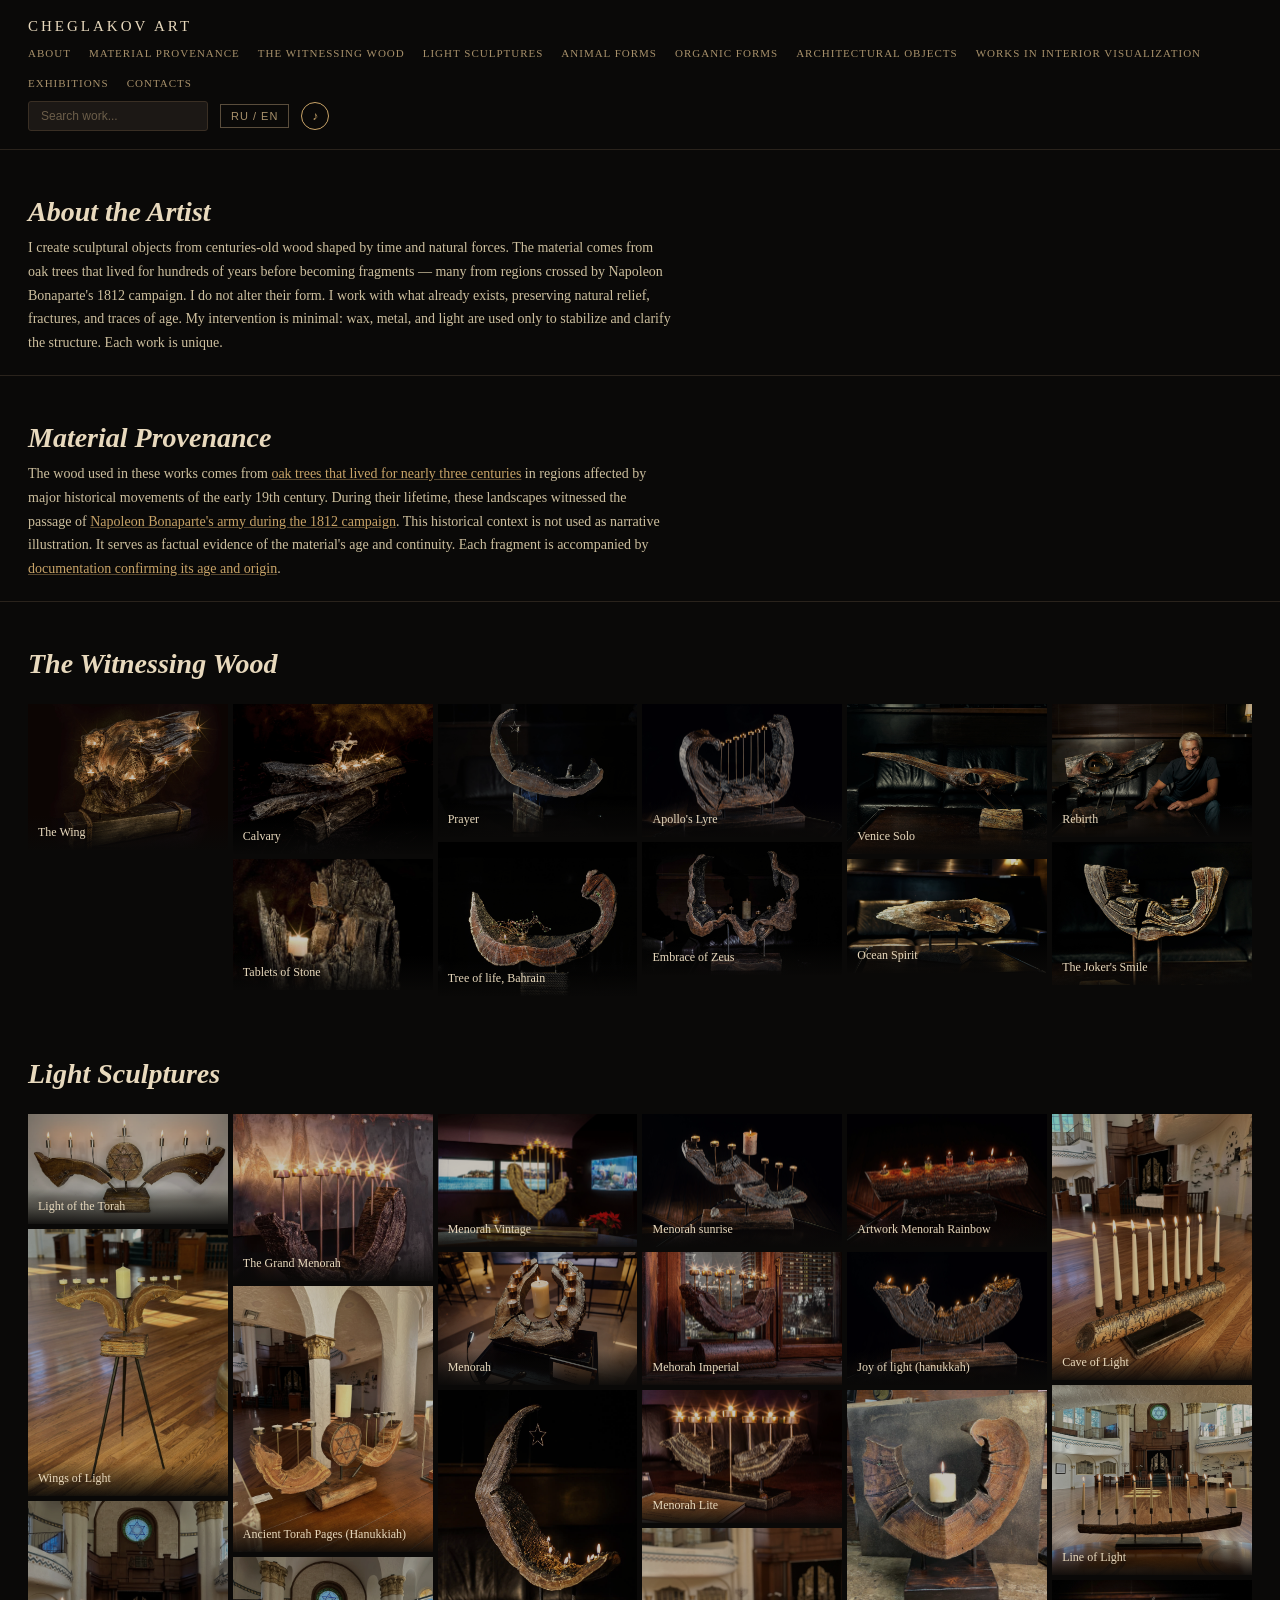
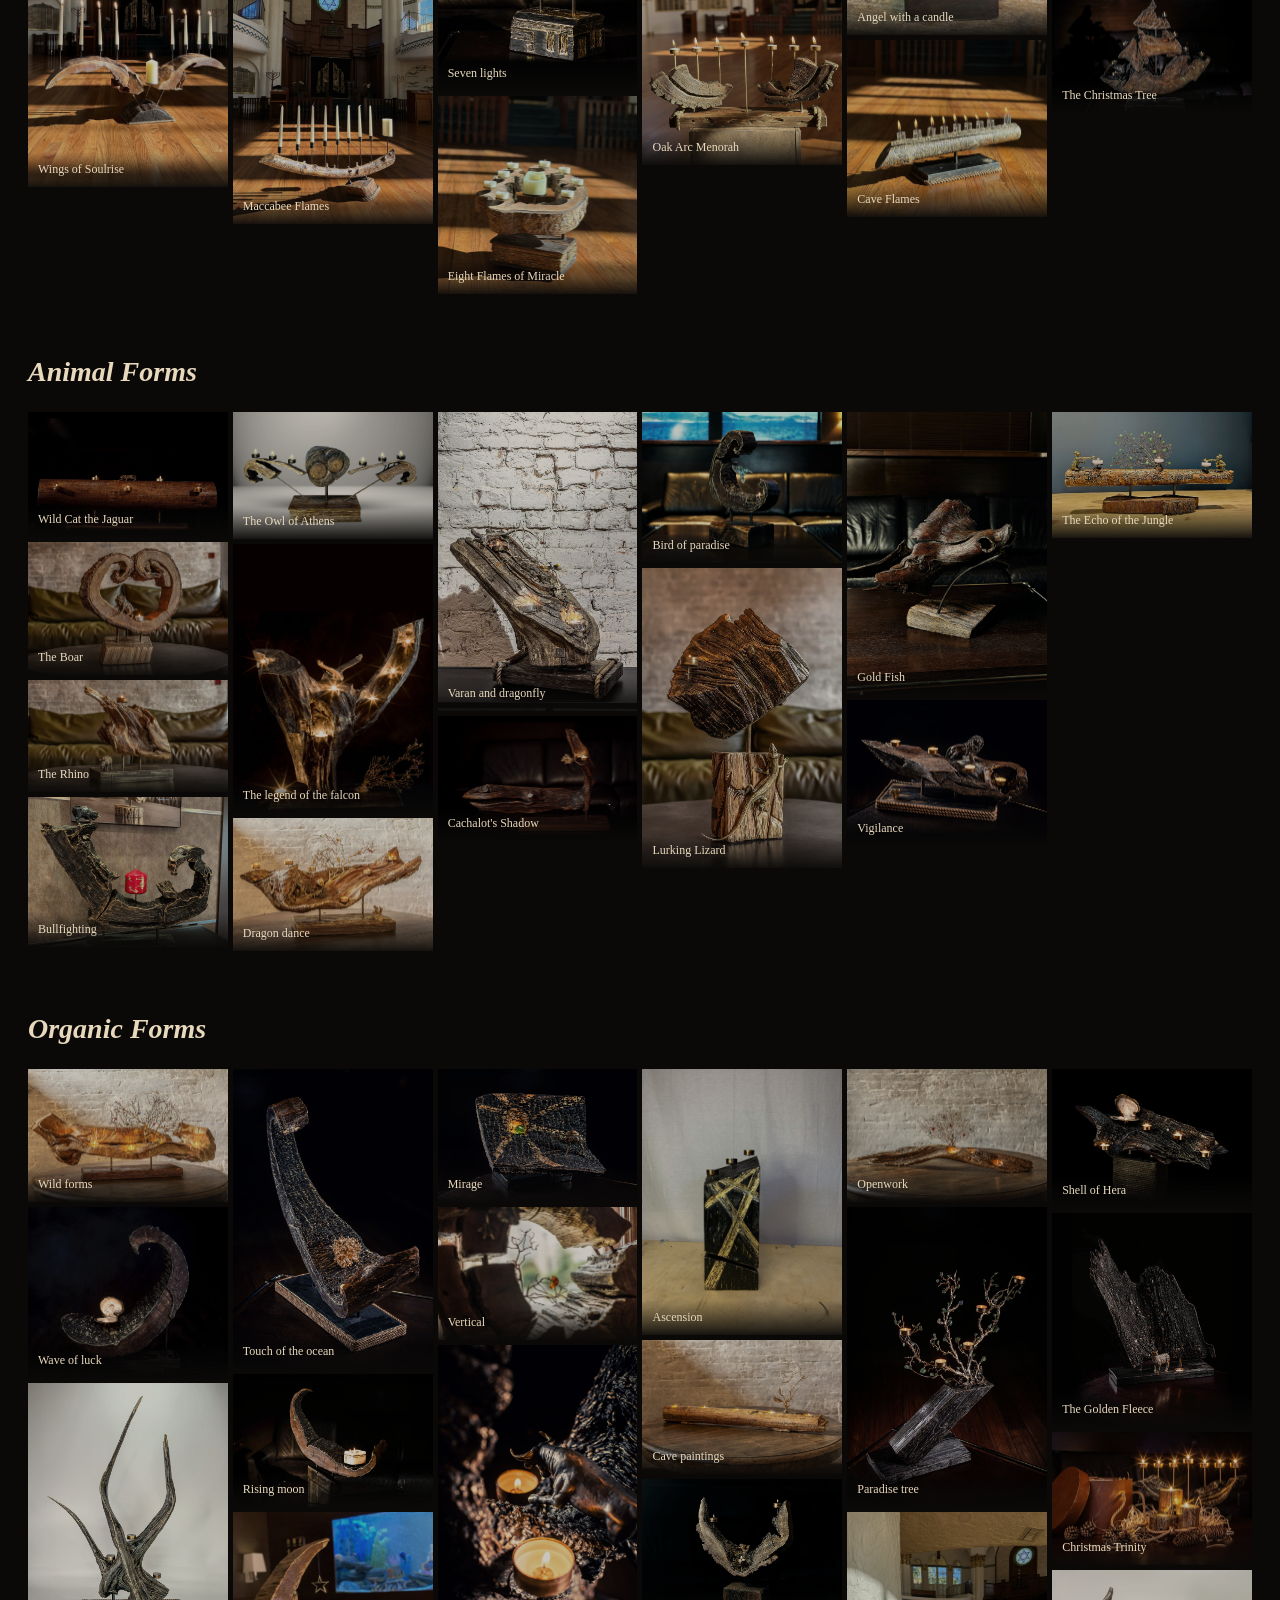
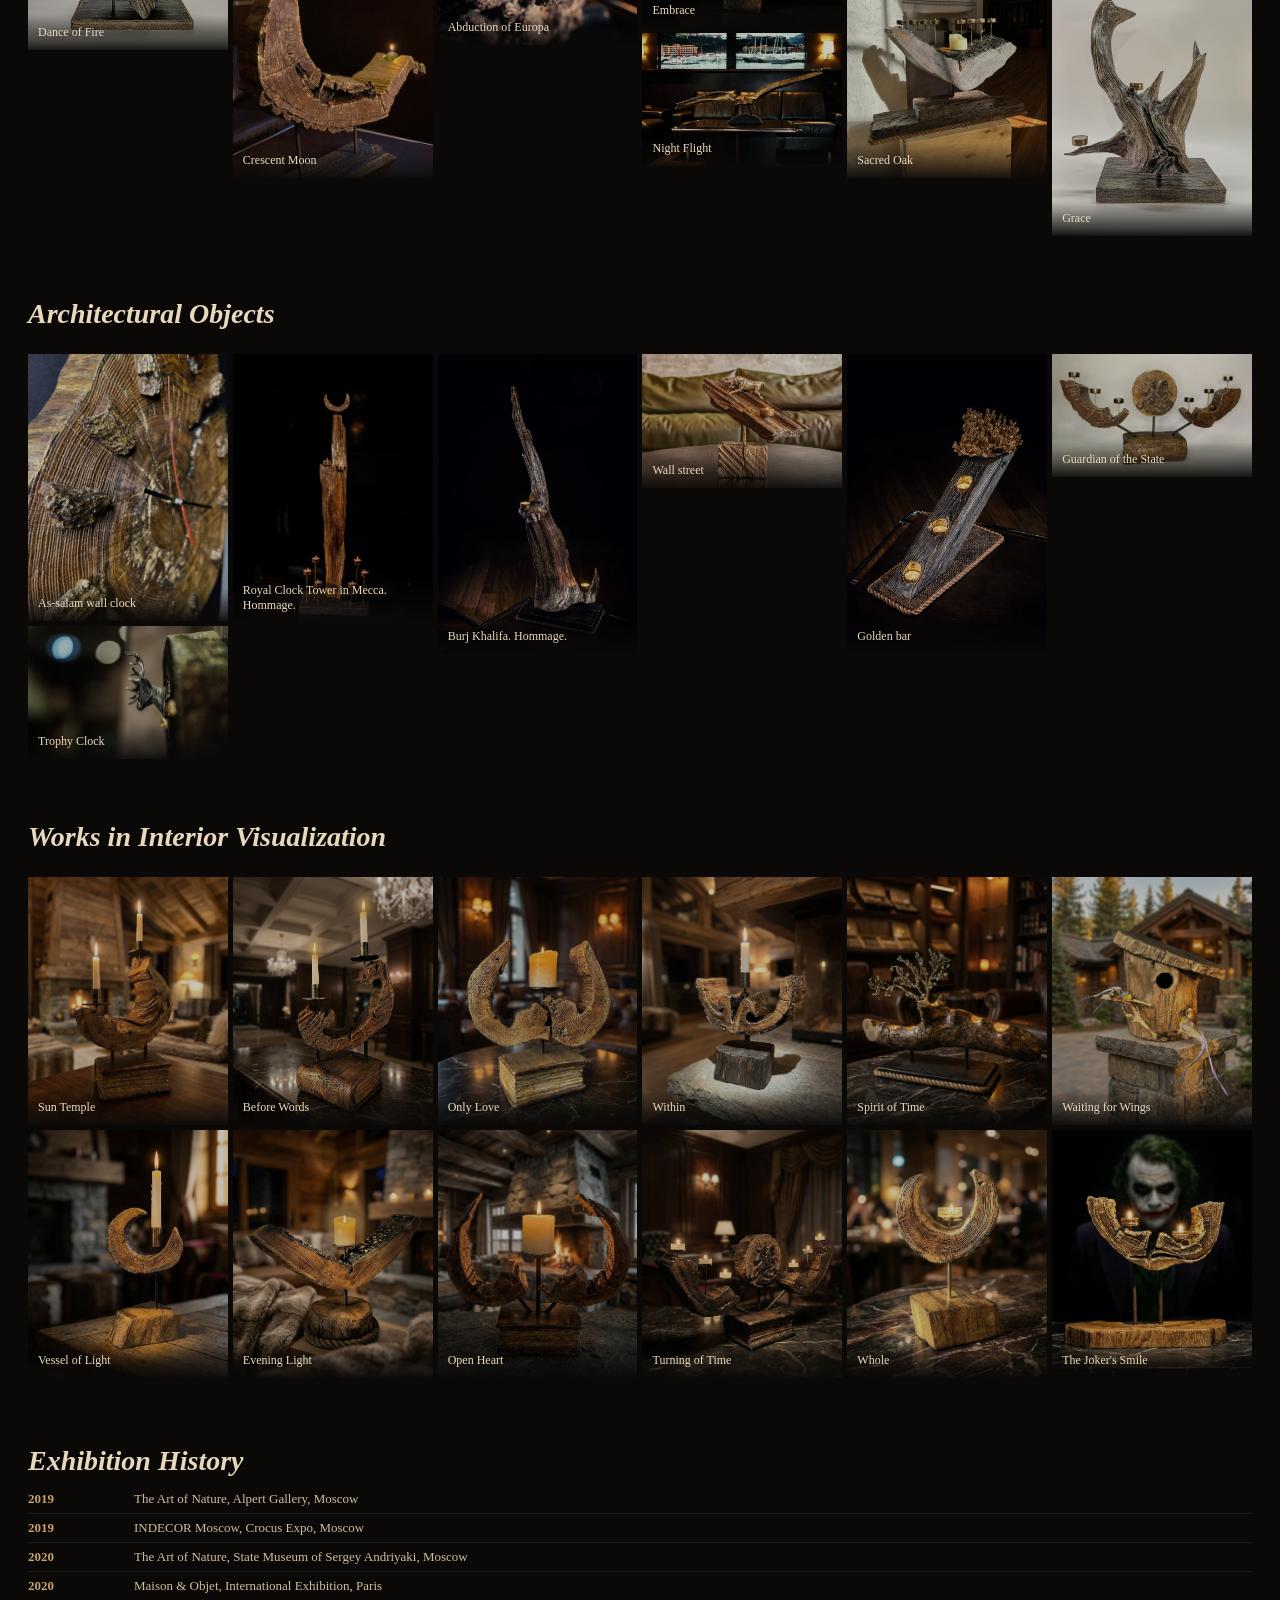
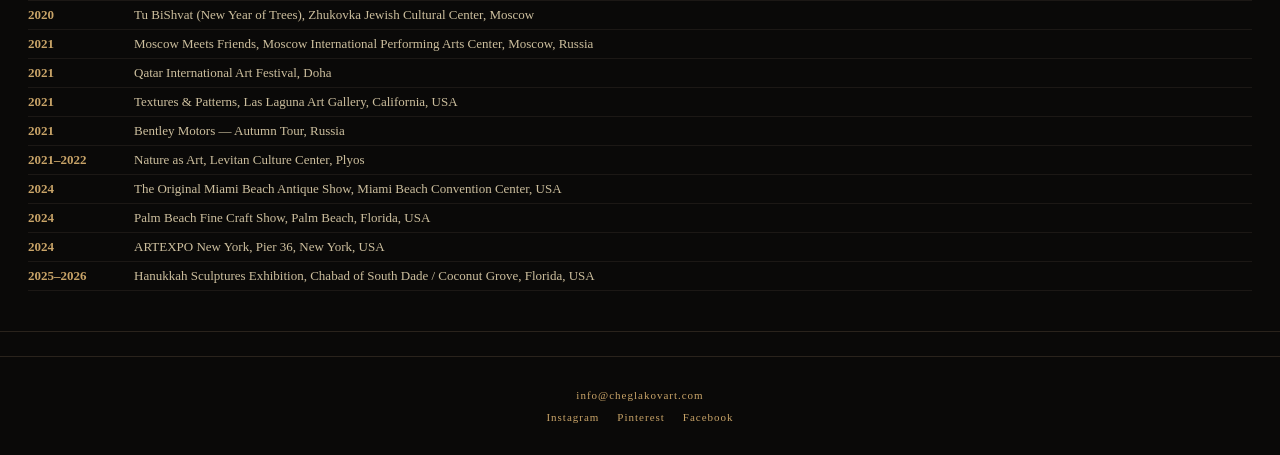
==== commit 3a7e7976: "Apply addendum fixes: interactive history links, real retreat map, section reorg, cleanup - Fix Mate" ====
--- a/prototype-museum-noir.html
+++ b/prototype-museum-noir.html
@@ -19,7 +19,6 @@
   .icon-btn.muted { opacity:0.4; }
   #lang-toggle { border:1px solid #5a4d3c; color:#a8916b; background:none; font-size:11px; padding:5px 10px; cursor:pointer; letter-spacing:1px; }
   .section-header { padding:40px 28px 8px; }
-  .section-label { font-size:11px; letter-spacing:2px; color:#c9a468; text-transform:uppercase; }
   .section-title { font-size:28px; font-style:italic; margin-top:6px; }
   .tile-grid { column-count:6; column-gap:5px; padding:16px 28px; }
   .tile { position:relative; overflow:hidden; background:#1c1815; cursor:pointer; margin-bottom:5px; break-inside:avoid; }
@@ -47,8 +46,14 @@
   .provenance-figure figcaption { font-size:11px; color:#8a7a5f; letter-spacing:0.3px; line-height:1.5; margin-top:8px; }
   .provenance-quote { margin:28px 28px; padding:24px 0; border-top:1px solid #2a231c; border-bottom:1px solid #2a231c; text-align:center; font-style:italic; font-size:20px; color:#c9a468; max-width:640px; margin-left:auto; margin-right:auto; }
   .provenance-historic { max-width:560px; margin:0 auto; padding:0 28px; }
-  .provenance-points { padding:0 28px; margin:14px 0 0; list-style:none; display:flex; flex-wrap:wrap; gap:8px 18px; font-size:12px; color:#cdbf9e; }
-  .provenance-points li::before { content:"— "; color:#8a7a5f; }
+  .provenance-link { color:#c9a468; text-decoration:underline; text-decoration-color:rgba(201,164,104,0.4); cursor:pointer; }
+  .provenance-link:hover { text-decoration-color:#c9a468; }
+  .history-card { background:#0a0908; border:1px solid #3a2f24; width:min(1100px, 92vw); max-height:90vh; overflow-y:auto; padding:28px; position:relative; }
+  .history-media { display:flex; flex-wrap:wrap; gap:20px; }
+  .history-media img { flex:1 1 320px; max-width:100%; display:block; cursor:zoom-in; }
+  .history-caption { font-size:12px; color:#8a7a5f; letter-spacing:0.3px; line-height:1.6; margin-top:18px; text-align:center; }
+  .zoom-wrap { max-width:92vw; }
+  .zoom-wrap .history-caption:empty, .zoom-wrap .provenance-quote:empty { display:none; }
   .modal-bg { display:none; position:fixed; inset:0; background:rgba(0,0,0,0.85); z-index:50; align-items:center; justify-content:center; }
   .modal-bg.open { display:flex; }
   .modal-card { background:#0a0908; border:1px solid #3a2f24; width:min(1300px, 95vw); max-height:95vh; overflow-y:auto; padding:28px; position:relative; }
@@ -99,50 +104,31 @@
 
 
 <section class="text-section" id="about">
-  <div class="section-header"><div class="section-label">About</div><h2 class="section-title" data-en="About the Artist" data-ru="О художнике">About the Artist</h2></div>
+  <div class="section-header"><h2 class="section-title" data-en="About the Artist" data-ru="О художнике">About the Artist</h2></div>
   <p class="prose" data-en="I create sculptural objects from centuries-old wood shaped by time and natural forces. The material comes from oak trees that lived for hundreds of years before becoming fragments — many from regions crossed by Napoleon Bonaparte's 1812 campaign. I do not alter their form. I work with what already exists, preserving natural relief, fractures, and traces of age. My intervention is minimal: wax, metal, and light are used only to stabilize and clarify the structure. Each work is unique." data-ru="Я создаю скульптурные объекты из многовековой древесины, сформированной временем и природными силами. Материал — дубы, простоявшие сотни лет, многие из регионов, через которые проходила кампания Наполеона 1812 года. Я не изменяю их форму. Я работаю с тем, что уже существует, сохраняя естественный рельеф, трещины и следы возраста. Моё вмешательство минимально: воск, металл и свет используются только для стабилизации и прояснения структуры. Каждая работа уникальна.">I create sculptural objects from centuries-old wood shaped by time and natural forces. The material comes from oak trees that lived for hundreds of years before becoming fragments — many from regions crossed by Napoleon Bonaparte's 1812 campaign. I do not alter their form. I work with what already exists, preserving natural relief, fractures, and traces of age. My intervention is minimal: wax, metal, and light are used only to stabilize and clarify the structure. Each work is unique.</p>
 </section>
 
 
 <section class="text-section" id="material-provenance">
-  <div class="section-header"><div class="section-label">About</div><h2 class="section-title" data-en="Material Provenance" data-ru="Происхождение материала">Material Provenance</h2></div>
-  <p class="prose" data-en="The wood used in these works comes from oak trees that lived for nearly three centuries in regions affected by major historical movements of the early 19th century. During their lifetime, these landscapes witnessed the passage of Napoleon Bonaparte's army during the 1812 campaign. This historical context is not used as narrative illustration. It serves as factual evidence of the material's age and continuity. Each fragment is accompanied by documentation confirming its age and origin." data-ru="Древесина, использованная в этих работах, происходит от дубов, простоявших почти три столетия в местах, затронутых крупными историческими событиями начала XIX века. На протяжении своей жизни эти ландшафты были свидетелями похода армии Наполеона Бонапарта в 1812 году. Этот исторический контекст не используется как сюжетная иллюстрация — он служит фактическим подтверждением возраста и непрерывности существования материала. Каждый фрагмент сопровождается документацией, подтверждающей его возраст и происхождение.">The wood used in these works comes from oak trees that lived for nearly three centuries in regions affected by major historical movements of the early 19th century. During their lifetime, these landscapes witnessed the passage of Napoleon Bonaparte's army during the 1812 campaign. This historical context is not used as narrative illustration. It serves as factual evidence of the material's age and continuity. Each fragment is accompanied by documentation confirming its age and origin.</p>
-
-  <div class="provenance-media">
-    <figure class="provenance-figure">
-      <img src="images/provenance-certificate.jpg" class="zoomable" onclick="openZoom(this)" alt="Age verification certificate">
-      <figcaption data-en="Independent age verification certificate confirming the age and origin of the material." data-ru="Независимый сертификат, подтверждающий возраст и происхождение материала.">Independent age verification certificate confirming the age and origin of the material.</figcaption>
-    </figure>
-    <figure class="provenance-figure">
-      <img src="images/provenance-tree-snow.jpg" class="zoomable" onclick="openZoom(this)" alt="Source material near the Nara River">
-      <figcaption data-en="The source material in its natural environment near the Nara River, Kaluga Region, Russia." data-ru="Исходный материал в естественной среде у реки Нара, Калужская область, Россия.">The source material in its natural environment near the Nara River, Kaluga Region, Russia.</figcaption>
-    </figure>
+  <div class="section-header"><h2 class="section-title" data-en="Material Provenance" data-ru="Происхождение материала">Material Provenance</h2></div>
+  <p class="prose" id="provenance-text"></p>
+</section>
+
+<div class="modal-bg" id="history-modal" onclick="if(event.target===this)closeHistory()">
+  <div class="history-card">
+    <span class="modal-close" onclick="closeHistory()">&times;</span>
+    <div class="history-media">
+      <img src="images/provenance-1812-campaign.jpg" class="zoomable" onclick="openZoom(this)" alt="Napoleon's 1812 campaign">
+      <img src="images/provenance-historical-map.jpg" class="zoomable" onclick="openZoom(this)" alt="Map of Napoleon's 1812 retreat route">
+    </div>
+    <p class="history-caption" data-en="Moscow — Naro-Fominsk — Maloyaroslavets — Tarutino. The route of Napoleon's retreat after leaving Moscow in October 1812." data-ru="Москва — Наро-Фоминск — Малоярославец — Тарутино. Маршрут отступления армии Наполеона после оставления Москвы в октябре 1812 года.">Moscow — Naro-Fominsk — Maloyaroslavets — Tarutino. The route of Napoleon's retreat after leaving Moscow in October 1812.</p>
   </div>
-
-  <blockquote class="provenance-quote" data-en="The trees remained rooted while human history unfolded around them." data-ru="Деревья оставались на своих местах, пока вокруг них разворачивалась история человечества.">The trees remained rooted while human history unfolded around them.</blockquote>
-
-  <figure class="provenance-figure provenance-historic">
-    <img src="images/provenance-1812-campaign.jpg" class="zoomable" onclick="openZoom(this)" alt="Napoleon's 1812 campaign">
-    <figcaption data-en="Historic regions associated with the 1812 campaign of Napoleon Bonaparte." data-ru="Исторические места, связанные с походом Наполеона Бонапарта в 1812 году.">Historic regions associated with the 1812 campaign of Napoleon Bonaparte.</figcaption>
-  </figure>
-
-  <figure class="provenance-figure provenance-historic">
-    <img src="images/provenance-map.jpg" class="zoomable" onclick="openZoom(this)" alt="Map of the source region">
-    <figcaption data-en="Location of the source material and historic routes connected to the events of 1812." data-ru="Место происхождения материала и исторические маршруты, связанные с событиями 1812 года.">Location of the source material and historic routes connected to the events of 1812.</figcaption>
-    <ul class="provenance-points">
-      <li data-en="Nara River" data-ru="Река Нара">Nara River</li>
-      <li data-en="Old Kaluga Road" data-ru="Старая Калужская дорога">Old Kaluga Road</li>
-      <li data-en="Fominskoye" data-ru="Фоминское">Fominskoye</li>
-      <li data-en="Papino" data-ru="Папино">Papino</li>
-      <li data-en="Lykovo" data-ru="Лыково">Lykovo</li>
-    </ul>
-  </figure>
-</section>
+</div>
 
 
     <section class="gallery-section" id="the-witnessing-wood" data-nav-en="The Witnessing Wood" data-nav-ru="Свидетельствующее дерево">
       <div class="section-header">
-        <div class="section-label">Section</div>
+        
         <h2 class="section-title" data-en="The Witnessing Wood" data-ru="Свидетельствующее дерево">The Witnessing Wood</h2>
       </div>
       <div class="tile-grid">
@@ -209,15 +195,6 @@
             <div class="tile-status available" data-en="Available" data-ru="В наличии">Available</div>
           </div>
         </div>
-        <div class="tile" data-title="grace" onclick="openCard(this)"
-             data-en="Grace is an exploration of form, movement, and quiet emotion. The sculpture invites the viewer to consider what grace truly is. Does it echo something alive, or does it emerge from abstract lines and silhouettes? As the piece rotates, every angle reveals a new character, shifting from fluid to dramatic, always remaining harmonious. Crafted from the root of a fallen centuries-old oak, the sculpture carries the natural energy of time and the refined touch of hand-carving. The larch base anchors the composition with calm strength. Wax treatment, darkening techniques, gilded highlights, and small candle elements complete the piece, adding warmth and depth." data-ru="Grace — это исследование формы, движения и тихой эмоции. Скульптура приглашает зрителя задуматься о природе грации: отражает ли она нечто живое или возникает из абстрактных линий и силуэтов? При вращении каждая сторона открывает новый характер, переходя от текучего к драматичному, оставаясь при этом гармоничной. Созданная из корня упавшего векового дуба, работа несёт в себе природную энергию и силу времени. Размеры: 38 × 51 × 25 см" data-status-en="Available" data-status-ru="В наличии"
-             data-dims="15 × 20 × 10 in" data-images="[&quot;images/grace.jpg&quot;]">
-          <img src="images/grace.jpg" alt="Grace" loading="lazy">
-          <div class="tile-overlay">
-            <div class="tile-title">Grace</div>
-            <div class="tile-status available" data-en="Available" data-ru="В наличии">Available</div>
-          </div>
-        </div>
         <div class="tile" data-title="venice solo" onclick="openCard(this)"
              data-en="A sculptural composition built around rhythm, balance, and architectural silence. The aged oak surface retains traces of time, while the vertical structure recalls the cadence of Venetian facades." data-ru="Скульптурная композиция, построенная на ритме, равновесии и архитектурной тишине. Создана из фрагмента ветви с естественными формами и минимальным вмешательством. Поверхность старого дуба сохраняет следы времени, а вертикальная структура отсылает к ритму венецианских фасадов. Сдержанная работа с ясным, собранным присутствием. Размеры: 71 × 18 × 38 см" data-status-en="Available" data-status-ru="В наличии"
              data-dims="28 × 7 × 15 in" data-images="[&quot;images/venice-solo.jpg&quot;, &quot;images/venice-solo-2.jpg&quot;, &quot;images/venice-solo-3.jpg&quot;]">
@@ -253,20 +230,11 @@
             <div class="tile-title">The Joker's Smile</div>
             <div class="tile-status available" data-en="Available" data-ru="В наличии">Available</div>
           </div>
-        </div>
-        <div class="tile" data-title="the echo of the jungle" onclick="openCard(this)"
-             data-en="An organic composition shaped by irregular rhythm. The surface carries layered textures, suggesting sound and movement without depiction." data-ru="Органическая композиция, построенная на неровном ритме. Форма и поверхность создают ощущение отзвука, внутреннего движения и живой природной среды, избегая буквального изображения. Размеры: 69 × 43 × 33 см" data-status-en="Available" data-status-ru="В наличии"
-             data-dims="27 x 17 x 13 in" data-weight="13 lbs" data-images="[&quot;images/the-echo-of-the-jungle.jpg&quot;, &quot;images/the-echo-of-the-jungle-2.jpg&quot;, &quot;images/the-echo-of-the-jungle-3.jpg&quot;, &quot;images/the-echo-of-the-jungle-4.jpg&quot;, &quot;images/the-echo-of-the-jungle-5.jpg&quot;]">
-          <img src="images/the-echo-of-the-jungle.jpg" alt="The Echo of the Jungle" loading="lazy">
-          <div class="tile-overlay">
-            <div class="tile-title">The Echo of the Jungle</div>
-            <div class="tile-status available" data-en="Available" data-ru="В наличии">Available</div>
-          </div>
         </div></div>
     </section>
     <section class="gallery-section" id="light-sculptures" data-nav-en="Light Sculptures" data-nav-ru="Световые скульптуры">
       <div class="section-header">
-        <div class="section-label">Section</div>
+        
         <h2 class="section-title" data-en="Light Sculptures" data-ru="Световые скульптуры">Light Sculptures</h2>
       </div>
       <div class="tile-grid">
@@ -462,7 +430,7 @@
     </section>
     <section class="gallery-section" id="animal-forms" data-nav-en="Animal Forms" data-nav-ru="Образы животных">
       <div class="section-header">
-        <div class="section-label">Section</div>
+        
         <h2 class="section-title" data-en="Animal Forms" data-ru="Образы животных">Animal Forms</h2>
       </div>
       <div class="tile-grid">
@@ -582,11 +550,20 @@
             <div class="tile-title">Vigilance</div>
             <div class="tile-status sold" data-en="Sold" data-ru="Продано">Sold</div>
           </div>
+        </div>
+        <div class="tile" data-title="the echo of the jungle" onclick="openCard(this)"
+             data-en="An organic composition shaped by irregular rhythm. The surface carries layered textures, suggesting sound and movement without depiction." data-ru="Органическая композиция, построенная на неровном ритме. Форма и поверхность создают ощущение отзвука, внутреннего движения и живой природной среды, избегая буквального изображения. Размеры: 69 × 43 × 33 см" data-status-en="Available" data-status-ru="В наличии"
+             data-dims="27 x 17 x 13 in" data-weight="13 lbs" data-images="[&quot;images/the-echo-of-the-jungle.jpg&quot;, &quot;images/the-echo-of-the-jungle-2.jpg&quot;, &quot;images/the-echo-of-the-jungle-3.jpg&quot;, &quot;images/the-echo-of-the-jungle-4.jpg&quot;, &quot;images/the-echo-of-the-jungle-5.jpg&quot;]">
+          <img src="images/the-echo-of-the-jungle.jpg" alt="The Echo of the Jungle" loading="lazy">
+          <div class="tile-overlay">
+            <div class="tile-title">The Echo of the Jungle</div>
+            <div class="tile-status available" data-en="Available" data-ru="В наличии">Available</div>
+          </div>
         </div></div>
     </section>
     <section class="gallery-section" id="organic-forms" data-nav-en="Organic Forms" data-nav-ru="Органические формы">
       <div class="section-header">
-        <div class="section-label">Section</div>
+        
         <h2 class="section-title" data-en="Organic Forms" data-ru="Органические формы">Organic Forms</h2>
       </div>
       <div class="tile-grid">
@@ -760,11 +737,20 @@
             <div class="tile-title">Christmas Trinity</div>
             <div class="tile-status available" data-en="Available" data-ru="В наличии">Available</div>
           </div>
+        </div>
+        <div class="tile" data-title="grace" onclick="openCard(this)"
+             data-en="Grace is an exploration of form, movement, and quiet emotion. The sculpture invites the viewer to consider what grace truly is. Does it echo something alive, or does it emerge from abstract lines and silhouettes? As the piece rotates, every angle reveals a new character, shifting from fluid to dramatic, always remaining harmonious. Crafted from the root of a fallen centuries-old oak, the sculpture carries the natural energy of time and the refined touch of hand-carving. The larch base anchors the composition with calm strength. Wax treatment, darkening techniques, gilded highlights, and small candle elements complete the piece, adding warmth and depth." data-ru="Grace — это исследование формы, движения и тихой эмоции. Скульптура приглашает зрителя задуматься о природе грации: отражает ли она нечто живое или возникает из абстрактных линий и силуэтов? При вращении каждая сторона открывает новый характер, переходя от текучего к драматичному, оставаясь при этом гармоничной. Созданная из корня упавшего векового дуба, работа несёт в себе природную энергию и силу времени. Размеры: 38 × 51 × 25 см" data-status-en="Available" data-status-ru="В наличии"
+             data-dims="15 × 20 × 10 in" data-images="[&quot;images/grace.jpg&quot;]">
+          <img src="images/grace.jpg" alt="Grace" loading="lazy">
+          <div class="tile-overlay">
+            <div class="tile-title">Grace</div>
+            <div class="tile-status available" data-en="Available" data-ru="В наличии">Available</div>
+          </div>
         </div></div>
     </section>
     <section class="gallery-section" id="architectural-objects" data-nav-en="Architectural Objects" data-nav-ru="Архитектурные объекты">
       <div class="section-header">
-        <div class="section-label">Section</div>
+        
         <h2 class="section-title" data-en="Architectural Objects" data-ru="Архитектурные объекты">Architectural Objects</h2>
       </div>
       <div class="tile-grid">
@@ -836,55 +822,124 @@
 
 <section class="gallery-section" id="works-in-interior" data-nav-en="Works in Interior Visualization" data-nav-ru="Визуализация в интерьере">
   <div class="section-header">
-    <div class="section-label">Section</div>
+    
     <h2 class="section-title" data-en="Works in Interior Visualization" data-ru="Визуализация в интерьере">Works in Interior Visualization</h2>
   </div>
-  <div class="tile-grid viz-grid">
-    <div class="viz-tile">
-      <img src="images/sun-temple.jpg" alt="Interior Visualization 01" loading="lazy">
-    </div>
-    <div class="viz-tile">
-      <img src="images/vessel-of-light.jpg" alt="Interior Visualization 02" loading="lazy">
-    </div>
-    <div class="viz-tile">
-      <img src="images/before-words.jpg" alt="Interior Visualization 03" loading="lazy">
-    </div>
-    <div class="viz-tile">
-      <img src="images/evening-light.jpg" alt="Interior Visualization 04" loading="lazy">
-    </div>
-    <div class="viz-tile">
-      <img src="images/only-love.jpg" alt="Interior Visualization 05" loading="lazy">
-    </div>
-    <div class="viz-tile">
-      <img src="images/open-heart.jpg" alt="Interior Visualization 06" loading="lazy">
-    </div>
-    <div class="viz-tile">
-      <img src="images/within.jpg" alt="Interior Visualization 07" loading="lazy">
-    </div>
-    <div class="viz-tile">
-      <img src="images/turning-of-time.jpg" alt="Interior Visualization 08" loading="lazy">
-    </div>
-    <div class="viz-tile">
-      <img src="images/shadow-of-form.jpg" alt="Interior Visualization 09" loading="lazy">
-    </div>
-    <div class="viz-tile">
-      <img src="images/spirit-of-time.jpg" alt="Interior Visualization 10" loading="lazy">
-    </div>
-    <div class="viz-tile">
-      <img src="images/whole.jpg" alt="Interior Visualization 11" loading="lazy">
-    </div>
-    <div class="viz-tile">
-      <img src="images/waiting-for-wings.jpg" alt="Interior Visualization 12" loading="lazy">
-    </div>
-    <div class="viz-tile">
-      <img src="images/the-joker-s-smile-interior.jpg" alt="Interior Visualization 13" loading="lazy">
+  <div class="tile-grid">
+    <div class="tile" data-title="sun temple" onclick="openCard(this)"
+         data-en="Wood Art Object for Luxury Interior. Sculptural wood art from 300-year-old oak. Form holds light like a sacred space. Handcrafted art object for luxury homes and private collections." data-ru="Форма удерживает свет как в замкнутом пространстве. Тишина и тепло собираются в едином центре." data-status-en="Available" data-status-ru="В наличии"
+         data-dims="14 × 10 × 20 in" data-weight="9 lbs" data-images="[&quot;images/sun-temple.jpg&quot;, &quot;images/sun-temple-2.jpg&quot;]">
+      <img src="images/sun-temple.jpg" alt="Sun Temple" loading="lazy">
+      <div class="tile-overlay">
+        <div class="tile-title">Sun Temple</div>
+        <div class="tile-status available" data-en="Available" data-ru="В наличии">Available</div>
+      </div>
+    </div>
+    <div class="tile" data-title="vessel of light" onclick="openCard(this)"
+         data-en="Vessel of Light — Wood Art Sculpture for Interior. Wood art object from ancient oak. Form as a vessel where light is present, not just illuminating. Handcrafted for luxury interiors and private collections." data-ru="Форма как чаша, в которой возникает свет. Свет не освещает — он присутствует." data-status-en="Available" data-status-ru="В наличии"
+         data-dims="8 × 33 × 55 in" data-weight="2 lbs" data-images="[&quot;images/vessel-of-light.jpg&quot;, &quot;images/vessel-of-light-2.jpg&quot;]">
+      <img src="images/vessel-of-light.jpg" alt="Vessel of Light" loading="lazy">
+      <div class="tile-overlay">
+        <div class="tile-title">Vessel of Light</div>
+        <div class="tile-status available" data-en="Available" data-ru="В наличии">Available</div>
+      </div>
+    </div>
+    <div class="tile" data-title="before words" onclick="openCard(this)"
+         data-en="Before Words — Wood Art Sculpture for Luxury Interior. Two forms leaning toward each other. Handcrafted wood sculpture from 300-year-old oak. A unique art object where meaning emerges in the pause before words." data-ru="Две формы склоняются друг к другу. Смысл возникает в паузе перед словами." data-status-en="Available" data-status-ru="В наличии"
+         data-dims="12 × 12 × 18 in" data-weight="9 lbs" data-images="[&quot;images/before-words.jpg&quot;, &quot;images/before-words-2.jpg&quot;]">
+      <img src="images/before-words.jpg" alt="Before Words" loading="lazy">
+      <div class="tile-overlay">
+        <div class="tile-title">Before Words</div>
+        <div class="tile-status available" data-en="Available" data-ru="В наличии">Available</div>
+      </div>
+    </div>
+    <div class="tile" data-title="evening light" onclick="openCard(this)"
+         data-en="Evening Light — Wood Art Object for Luxury Home. Wood sculpture from 300-year-old oak. Soft light, quiet completion. A handcrafted art object that holds the feeling of evening in any luxury interior." data-ru="Свет становится мягким и спокойным. Форма удерживает состояние завершения." data-status-en="Available" data-status-ru="В наличии"
+         data-dims="22 × 10 × 16 in" data-weight="9 lbs" data-images="[&quot;images/evening-light.jpg&quot;, &quot;images/evening-light-2.jpg&quot;]">
+      <img src="images/evening-light.jpg" alt="Evening Light" loading="lazy">
+      <div class="tile-overlay">
+        <div class="tile-title">Evening Light</div>
+        <div class="tile-status available" data-en="Available" data-ru="В наличии">Available</div>
+      </div>
+    </div>
+    <div class="tile" data-title="only love" onclick="openCard(this)"
+         data-en="Only Love — Wood Art Sculpture for Luxury Interior. Handcrafted wood sculpture from 300-year-old oak. Form stripped to its essence — only feeling remains. A unique art object for luxury interiors and private collections." data-ru="Форма лишена лишнего, остаётся только чувство. Простота становится смыслом." data-status-en="Available" data-status-ru="В наличии"
+         data-dims="14 × 6 × 15 in" data-weight="7 lbs" data-images="[&quot;images/only-love.jpg&quot;]">
+      <img src="images/only-love.jpg" alt="Only Love" loading="lazy">
+      <div class="tile-overlay">
+        <div class="tile-title">Only Love</div>
+        <div class="tile-status available" data-en="Available" data-ru="В наличии">Available</div>
+      </div>
+    </div>
+    <div class="tile" data-title="open heart" onclick="openCard(this)"
+         data-en="Open Heart — Wood Art Object for Luxury Interior. Handcrafted wood sculpture from 300-year-old oak. Natural form, fire and wax finish. A unique art object for luxury interiors and private collections." data-ru="Форма раскрыта и направлена навстречу. Свет проходит свободно, без сопротивления." data-status-en="Available" data-status-ru="В наличии"
+         data-dims="20 × 8 × 20 in" data-weight="11 lbs" data-images="[&quot;images/open-heart.jpg&quot;, &quot;images/open-heart-2.jpg&quot;]">
+      <img src="images/open-heart.jpg" alt="Open Heart" loading="lazy">
+      <div class="tile-overlay">
+        <div class="tile-title">Open Heart</div>
+        <div class="tile-status available" data-en="Available" data-ru="В наличии">Available</div>
+      </div>
+    </div>
+    <div class="tile" data-title="within" onclick="openCard(this)"
+         data-en="Within — Wood Art Sculpture for Luxury Home. Wood sculpture from ancient oak. Space concentrated inside the form. A quiet, handcrafted art object for luxury interiors and private collections." data-ru="Пространство сосредоточено внутри формы. Всё происходит в тишине." data-status-en="Available" data-status-ru="В наличии"
+         data-dims="11 × 6 × 12 in" data-weight="4 lbs" data-images="[&quot;images/within.jpg&quot;, &quot;images/within-2.jpg&quot;]">
+      <img src="images/within.jpg" alt="Within" loading="lazy">
+      <div class="tile-overlay">
+        <div class="tile-title">Within</div>
+        <div class="tile-status available" data-en="Available" data-ru="В наличии">Available</div>
+      </div>
+    </div>
+    <div class="tile" data-title="turning of time" onclick="openCard(this)"
+         data-en="Turning of Time — Wood Art Object for Luxury Office. Handcrafted wood sculpture from 300-year-old oak. Form shifts with movement — time felt as a turn, not a flow. A unique art object for luxury offices and private collections." data-ru="Форма меняется при движении. Время ощущается как поворот, а не как течение." data-status-en="Available" data-status-ru="В наличии"
+         data-dims="30 × 7 × 16 in" data-weight="13 lbs" data-images="[&quot;images/turning-of-time.jpg&quot;, &quot;images/turning-of-time-2.jpg&quot;]">
+      <img src="images/turning-of-time.jpg" alt="Turning of Time" loading="lazy">
+      <div class="tile-overlay">
+        <div class="tile-title">Turning of Time</div>
+        <div class="tile-status available" data-en="Available" data-ru="В наличии">Available</div>
+      </div>
+    </div>
+    <div class="tile" data-title="spirit of time" onclick="openCard(this)"
+         data-en="Spirit of Time — Wood Art Object for Luxury Interior. Wood sculpture from ancient spruce with natural bark beetle traces. Time preserved in the structure of the wood. A unique art object for luxury interiors and private collections." data-ru="Следы времени сохраняются в структуре дерева. Форма становится носителем памяти." data-status-en="Available" data-status-ru="В наличии"
+         data-dims="35 × 10 × 24 in" data-weight="13 lbs" data-images="[&quot;images/spirit-of-time.jpg&quot;, &quot;images/spirit-of-time-2.jpg&quot;]">
+      <img src="images/spirit-of-time.jpg" alt="Spirit of Time" loading="lazy">
+      <div class="tile-overlay">
+        <div class="tile-title">Spirit of Time</div>
+        <div class="tile-status available" data-en="Available" data-ru="В наличии">Available</div>
+      </div>
+    </div>
+    <div class="tile" data-title="whole" onclick="openCard(this)"
+         data-en="Whole — Wood Art Object for Luxury Interior. Wood sculpture from ancient oak. Complete form, balance achieved naturally. A handcrafted art object for luxury restaurants and private interiors." data-ru="Завершённая форма без напряжения. Баланс достигается естественно." data-status-en="Available" data-status-ru="В наличии"
+         data-dims="6 × 4 × 12 in" data-weight="2 lbs" data-images="[&quot;images/whole.jpg&quot;]">
+      <img src="images/whole.jpg" alt="Whole" loading="lazy">
+      <div class="tile-overlay">
+        <div class="tile-title">Whole</div>
+        <div class="tile-status available" data-en="Available" data-ru="В наличии">Available</div>
+      </div>
+    </div>
+    <div class="tile" data-title="waiting for wings" onclick="openCard(this)"
+         data-en="Waiting for Wings — Wood Art Object for Luxury Home. Wood sculpture from 300-year-old oak placed at a stone entrance. Space prepared for life. A handcrafted art object that brings natural energy to luxury homes and estates." data-ru="Пространство, подготовленное для жизни. Ожидание, в котором уже есть присутствие." data-status-en="Available" data-status-ru="В наличии"
+         data-dims="16 × 16 × 14 in" data-weight="13 lbs" data-images="[&quot;images/waiting-for-wings.jpg&quot;]">
+      <img src="images/waiting-for-wings.jpg" alt="Waiting for Wings" loading="lazy">
+      <div class="tile-overlay">
+        <div class="tile-title">Waiting for Wings</div>
+        <div class="tile-status available" data-en="Available" data-ru="В наличии">Available</div>
+      </div>
+    </div>
+    <div class="tile" data-title="the joker's smile" onclick="openCard(this)"
+         data-en="A rare oak cross-section shaped by time into an unexpected expression. Two candles act as luminous focal points, giving the piece a subtle, playful tension. Compact in scale, strong in character." data-ru="Редкое дубовое сечение, сформированное временем в неожиданное выражение. Две свечи становятся световыми центрами композиции, придавая работе тонкое, слегка игровое выражение. Компактная по масштабу, но сильная по характеру." data-status-en="Available" data-status-ru="В наличии"
+         data-dims="15 × 5 × 15 in" data-images="[&quot;images/the-joker-s-smile-interior.jpg&quot;, &quot;images/the-joker-s-smile.jpg&quot;, &quot;images/the-joker-s-smile-2.jpg&quot;, &quot;images/the-joker-s-smile-3.jpg&quot;, &quot;images/the-joker-s-smile-4.jpg&quot;]">
+      <img src="images/the-joker-s-smile-interior.jpg" alt="The Joker's Smile — interior visualization" loading="lazy">
+      <div class="tile-overlay">
+        <div class="tile-title">The Joker's Smile</div>
+        <div class="tile-status available" data-en="Available" data-ru="В наличии">Available</div>
+      </div>
     </div></div>
 </section>
 
 
 <section class="text-section" id="exhibitions">
-  <div class="section-header"><div class="section-label">Exhibitions</div><h2 class="section-title" data-en="Exhibition History" data-ru="История выставок">Exhibition History</h2></div>
-  <div class="exh-list"><div class="exh-row"><strong>2019</strong><span>The Art of Nature, Alpert Gallery, Moscow</span></div><div class="exh-row"><strong>2019</strong><span>INDECOR Moscow, Crocus Expo, Moscow</span></div><div class="exh-row"><strong>2020</strong><span>The Art of Nature, State Museum of Sergey Andriyaki, Moscow</span></div><div class="exh-row"><strong>2020</strong><span>Maison & Objet, International Exhibition, Paris</span></div><div class="exh-row"><strong>2020</strong><span>Tu BiShvat (New Year of Trees), Zhukovka Jewish Cultural Center, Moscow</span></div><div class="exh-row"><strong>2021</strong><span>Qatar International Art Festival, Doha</span></div><div class="exh-row"><strong>2021</strong><span>Textures & Patterns, Las Laguna Art Gallery, California, USA</span></div><div class="exh-row"><strong>2021</strong><span>Bentley Motors — Autumn Tour, Russia</span></div><div class="exh-row"><strong>2021–2022</strong><span>Nature as Art, Levitan Culture Center, Plyos</span></div><div class="exh-row"><strong>2024</strong><span>The Original Miami Beach Antique Show, Miami Beach Convention Center, USA</span></div><div class="exh-row"><strong>2024</strong><span>Palm Beach Fine Craft Show, Palm Beach, Florida, USA</span></div><div class="exh-row"><strong>2024</strong><span>ARTEXPO New York, Pier 36, New York, USA</span></div><div class="exh-row"><strong>2025–2026</strong><span>Hanukkah Sculptures Exhibition, Chabad of South Dade / Coconut Grove, Florida, USA</span></div></div>
+  <div class="section-header"><h2 class="section-title" data-en="Exhibition History" data-ru="История выставок">Exhibition History</h2></div>
+  <div class="exh-list"><div class="exh-row"><strong>2019</strong><span>The Art of Nature, Alpert Gallery, Moscow</span></div><div class="exh-row"><strong>2019</strong><span>INDECOR Moscow, Crocus Expo, Moscow</span></div><div class="exh-row"><strong>2020</strong><span>The Art of Nature, State Museum of Sergey Andriyaki, Moscow</span></div><div class="exh-row"><strong>2020</strong><span>Maison & Objet, International Exhibition, Paris</span></div><div class="exh-row"><strong>2020</strong><span>Tu BiShvat (New Year of Trees), Zhukovka Jewish Cultural Center, Moscow</span></div><div class="exh-row"><strong>2021</strong><span>Moscow Meets Friends, Moscow International Performing Arts Center, Moscow, Russia</span></div><div class="exh-row"><strong>2021</strong><span>Qatar International Art Festival, Doha</span></div><div class="exh-row"><strong>2021</strong><span>Textures & Patterns, Las Laguna Art Gallery, California, USA</span></div><div class="exh-row"><strong>2021</strong><span>Bentley Motors — Autumn Tour, Russia</span></div><div class="exh-row"><strong>2021–2022</strong><span>Nature as Art, Levitan Culture Center, Plyos</span></div><div class="exh-row"><strong>2024</strong><span>The Original Miami Beach Antique Show, Miami Beach Convention Center, USA</span></div><div class="exh-row"><strong>2024</strong><span>Palm Beach Fine Craft Show, Palm Beach, Florida, USA</span></div><div class="exh-row"><strong>2024</strong><span>ARTEXPO New York, Pier 36, New York, USA</span></div><div class="exh-row"><strong>2025–2026</strong><span>Hanukkah Sculptures Exhibition, Chabad of South Dade / Coconut Grove, Florida, USA</span></div></div>
 </section>
 
 <footer id="contacts">
@@ -912,7 +967,11 @@
 </div>
 
 <div class="modal-bg" id="zoom-modal" onclick="closeZoom()">
-  <img id="zoom-img" src="" alt="" style="max-width:92vw;max-height:92vh;object-fit:contain;">
+  <div class="zoom-wrap">
+    <img id="zoom-img" src="" alt="" style="max-width:92vw;max-height:85vh;object-fit:contain;display:block;">
+    <div id="zoom-quote" class="provenance-quote" style="margin:18px 0 0; padding:0;"></div>
+    <div id="zoom-caption" class="history-caption"></div>
+  </div>
 </div>
 
 <script>
@@ -926,6 +985,7 @@
   document.querySelectorAll('[data-en]:not(.tile)').forEach(el => {
     el.textContent = el.getAttribute('data-' + lang);
   });
+  renderProvenanceText();
   document.getElementById('search').placeholder = translations.search[lang];
 }
 
@@ -967,30 +1027,65 @@
 }
 function toggleZoomCard() { document.querySelector('.modal-card').classList.toggle('zoomed'); }
 
-function openZoom(img) {
-  document.getElementById('zoom-img').src = img.src;
+const zoomCaptions = {
+  'images/provenance-tree-snow.jpg': {
+    en: 'The source material in its natural environment near the Nara River, Kaluga Region, Russia.',
+    ru: 'Исходный материал в естественной среде у реки Нара, Калужская область, Россия.',
+    quoteEn: 'The trees remained rooted while human history unfolded around them.',
+    quoteRu: 'Деревья оставались на своих местах, пока вокруг них разворачивалась история человечества.'
+  }
+};
+function openZoomSrc(src) {
+  document.getElementById('zoom-img').src = src;
+  const cap = zoomCaptions[src];
+  document.getElementById('zoom-caption').textContent = cap ? cap[lang] : '';
+  document.getElementById('zoom-quote').textContent = cap ? cap['quote' + (lang === 'en' ? 'En' : 'Ru')] || '' : '';
   document.getElementById('zoom-modal').classList.add('open');
 }
+function openZoom(img) { openZoomSrc(img.src); }
 function closeZoom() { document.getElementById('zoom-modal').classList.remove('open'); }
+
+function openHistoryPopup() { document.getElementById('history-modal').classList.add('open'); }
+function closeHistory() { document.getElementById('history-modal').classList.remove('open'); }
+
+const provenanceText = {
+  en: 'The wood used in these works comes from <a href="#" class="provenance-link" onclick="event.preventDefault(); openZoomSrc(\'images/provenance-tree-snow.jpg\');">oak trees that lived for nearly three centuries</a> in regions affected by major historical movements of the early 19th century. During their lifetime, these landscapes witnessed the passage of <a href="#" class="provenance-link" onclick="event.preventDefault(); openHistoryPopup();">Napoleon Bonaparte\'s army during the 1812 campaign</a>. This historical context is not used as narrative illustration. It serves as factual evidence of the material\'s age and continuity. Each fragment is accompanied by <a href="#" class="provenance-link" onclick="event.preventDefault(); openZoomSrc(\'images/provenance-certificate.jpg\');">documentation confirming its age and origin</a>.',
+  ru: 'Древесина, использованная в этих работах, происходит от <a href="#" class="provenance-link" onclick="event.preventDefault(); openZoomSrc(\'images/provenance-tree-snow.jpg\');">дубов, простоявших почти три столетия</a> в местах, затронутых крупными историческими событиями начала XIX века. На протяжении своей жизни эти ландшафты были свидетелями <a href="#" class="provenance-link" onclick="event.preventDefault(); openHistoryPopup();">похода армии Наполеона Бонапарта в 1812 году</a>. Этот исторический контекст не используется как сюжетная иллюстрация — он служит фактическим подтверждением возраста и непрерывности существования материала. Каждый фрагмент сопровождается <a href="#" class="provenance-link" onclick="event.preventDefault(); openZoomSrc(\'images/provenance-certificate.jpg\');">документацией, подтверждающей его возраст и происхождение</a>.'
+};
+function renderProvenanceText() { document.getElementById('provenance-text').innerHTML = provenanceText[lang]; }
+renderProvenanceText();
 
 let soundOn = true;
 let actx;
-function beep(freq, dur, vol, type) {
+function beep(freq, dur, vol) {
   if (!soundOn) return;
   if (!actx) actx = new (window.AudioContext || window.webkitAudioContext)();
-  const pitch = freq * (0.94 + Math.random() * 0.12);
-  const o = actx.createOscillator(), g = actx.createGain();
-  o.frequency.value = pitch; o.type = type || 'sine';
-  g.gain.setValueAtTime(vol, actx.currentTime);
-  g.gain.exponentialRampToValueAtTime(0.001, actx.currentTime + dur);
-  o.connect(g); g.connect(actx.destination);
-  o.start(); o.stop(actx.currentTime + dur);
+  const pitch = freq * (0.97 + Math.random() * 0.06);
+  const now = actx.currentTime;
+  const g = actx.createGain();
+  g.gain.setValueAtTime(0, now);
+  g.gain.linearRampToValueAtTime(vol, now + 0.015);
+  g.gain.exponentialRampToValueAtTime(0.001, now + dur);
+  g.connect(actx.destination);
+
+  const o = actx.createOscillator();
+  o.frequency.value = pitch; o.type = 'sine';
+  o.connect(g); o.start(now); o.stop(now + dur);
+
+  const o2 = actx.createOscillator();
+  const g2 = actx.createGain();
+  g2.gain.setValueAtTime(0, now);
+  g2.gain.linearRampToValueAtTime(vol * 0.22, now + 0.015);
+  g2.gain.exponentialRampToValueAtTime(0.001, now + dur * 0.7);
+  o2.frequency.value = pitch * 2; o2.type = 'sine';
+  o2.connect(g2); g2.connect(actx.destination);
+  o2.start(now); o2.stop(now + dur * 0.7);
 }
 document.addEventListener('click', (e) => {
-  if (e.target.closest('.carousel-arrow')) beep(900, 0.07, 0.14, 'triangle');
-  else if (e.target.closest('.modal-close')) beep(360, 0.09, 0.13, 'triangle');
-  else if (e.target.closest('.tile')) beep(720, 0.1, 0.15);
-  else if (e.target.closest('a, button')) beep(540, 0.07, 0.12);
+  if (e.target.closest('.carousel-arrow')) beep(220, 0.22, 0.10);
+  else if (e.target.closest('.modal-close')) beep(165, 0.28, 0.10);
+  else if (e.target.closest('.tile')) beep(196, 0.3, 0.11);
+  else if (e.target.closest('a, button')) beep(246, 0.22, 0.09);
 });
 
 function toggleSound() {
